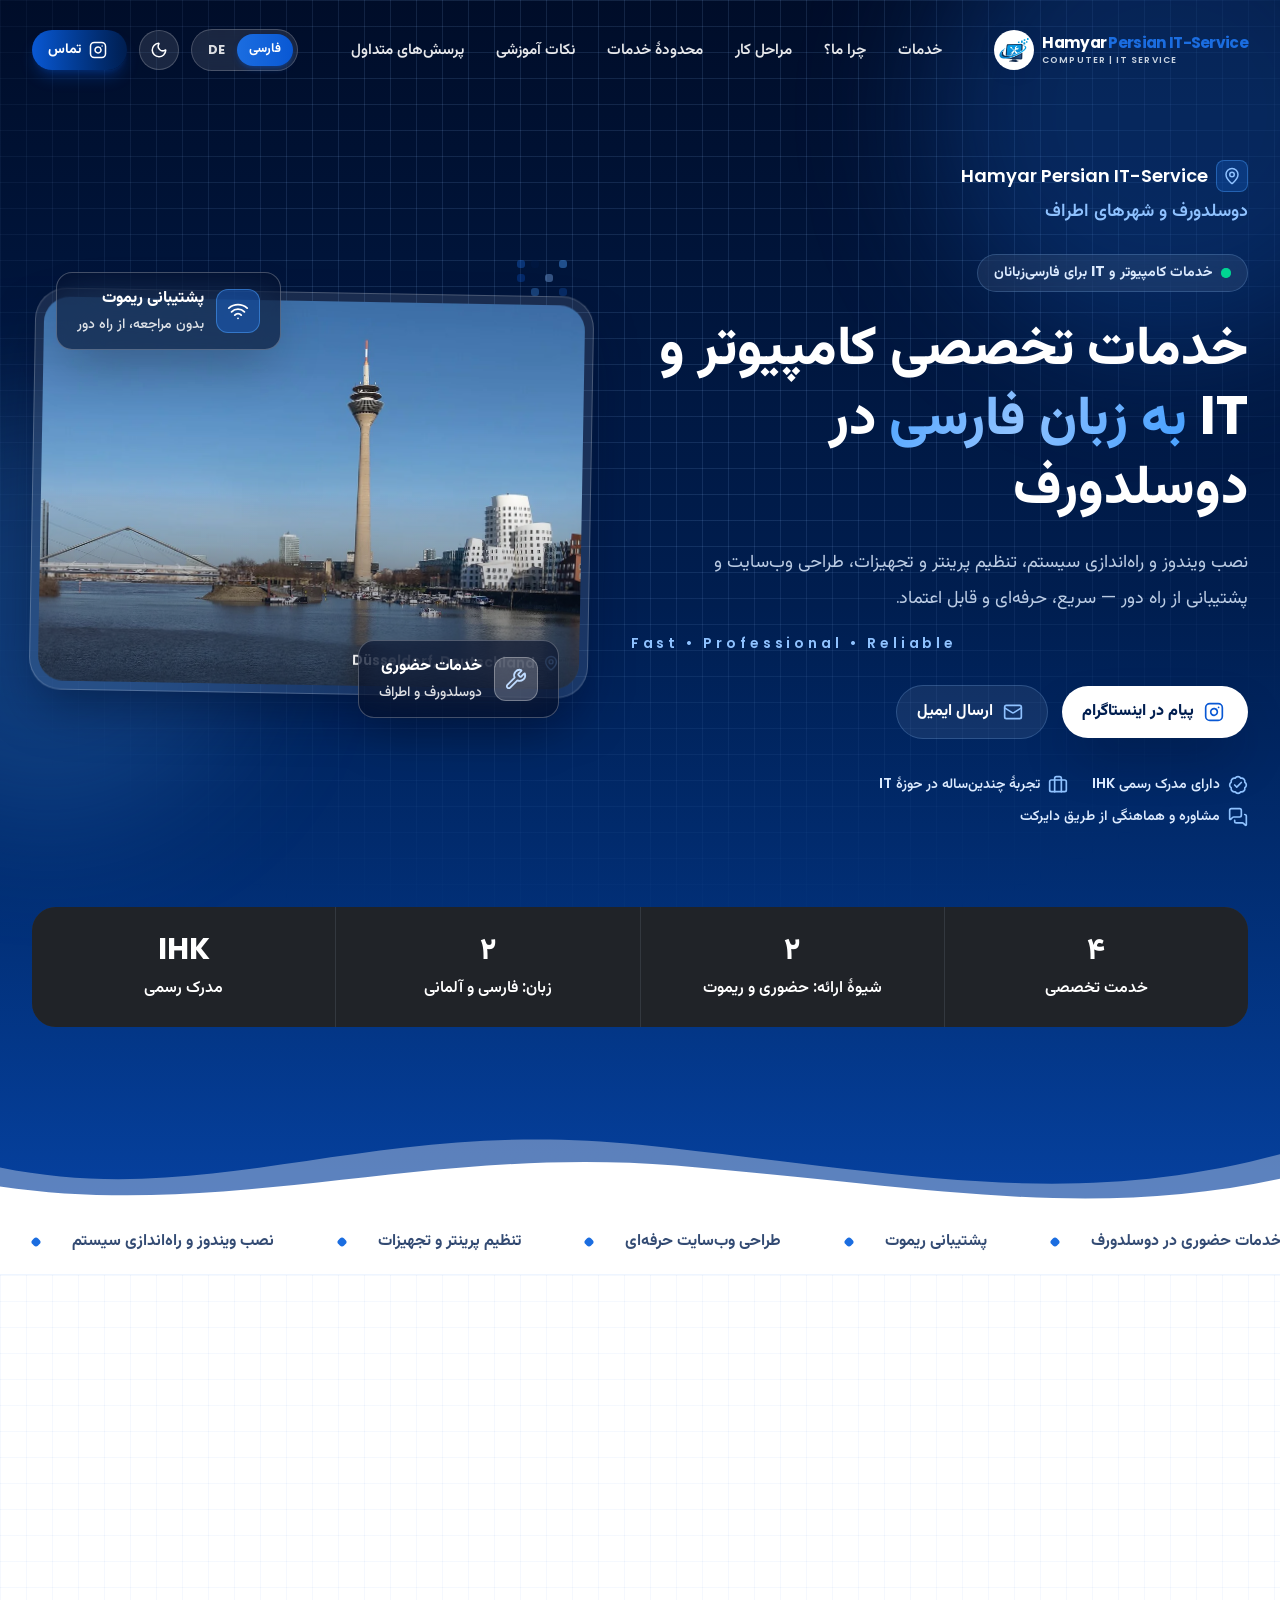
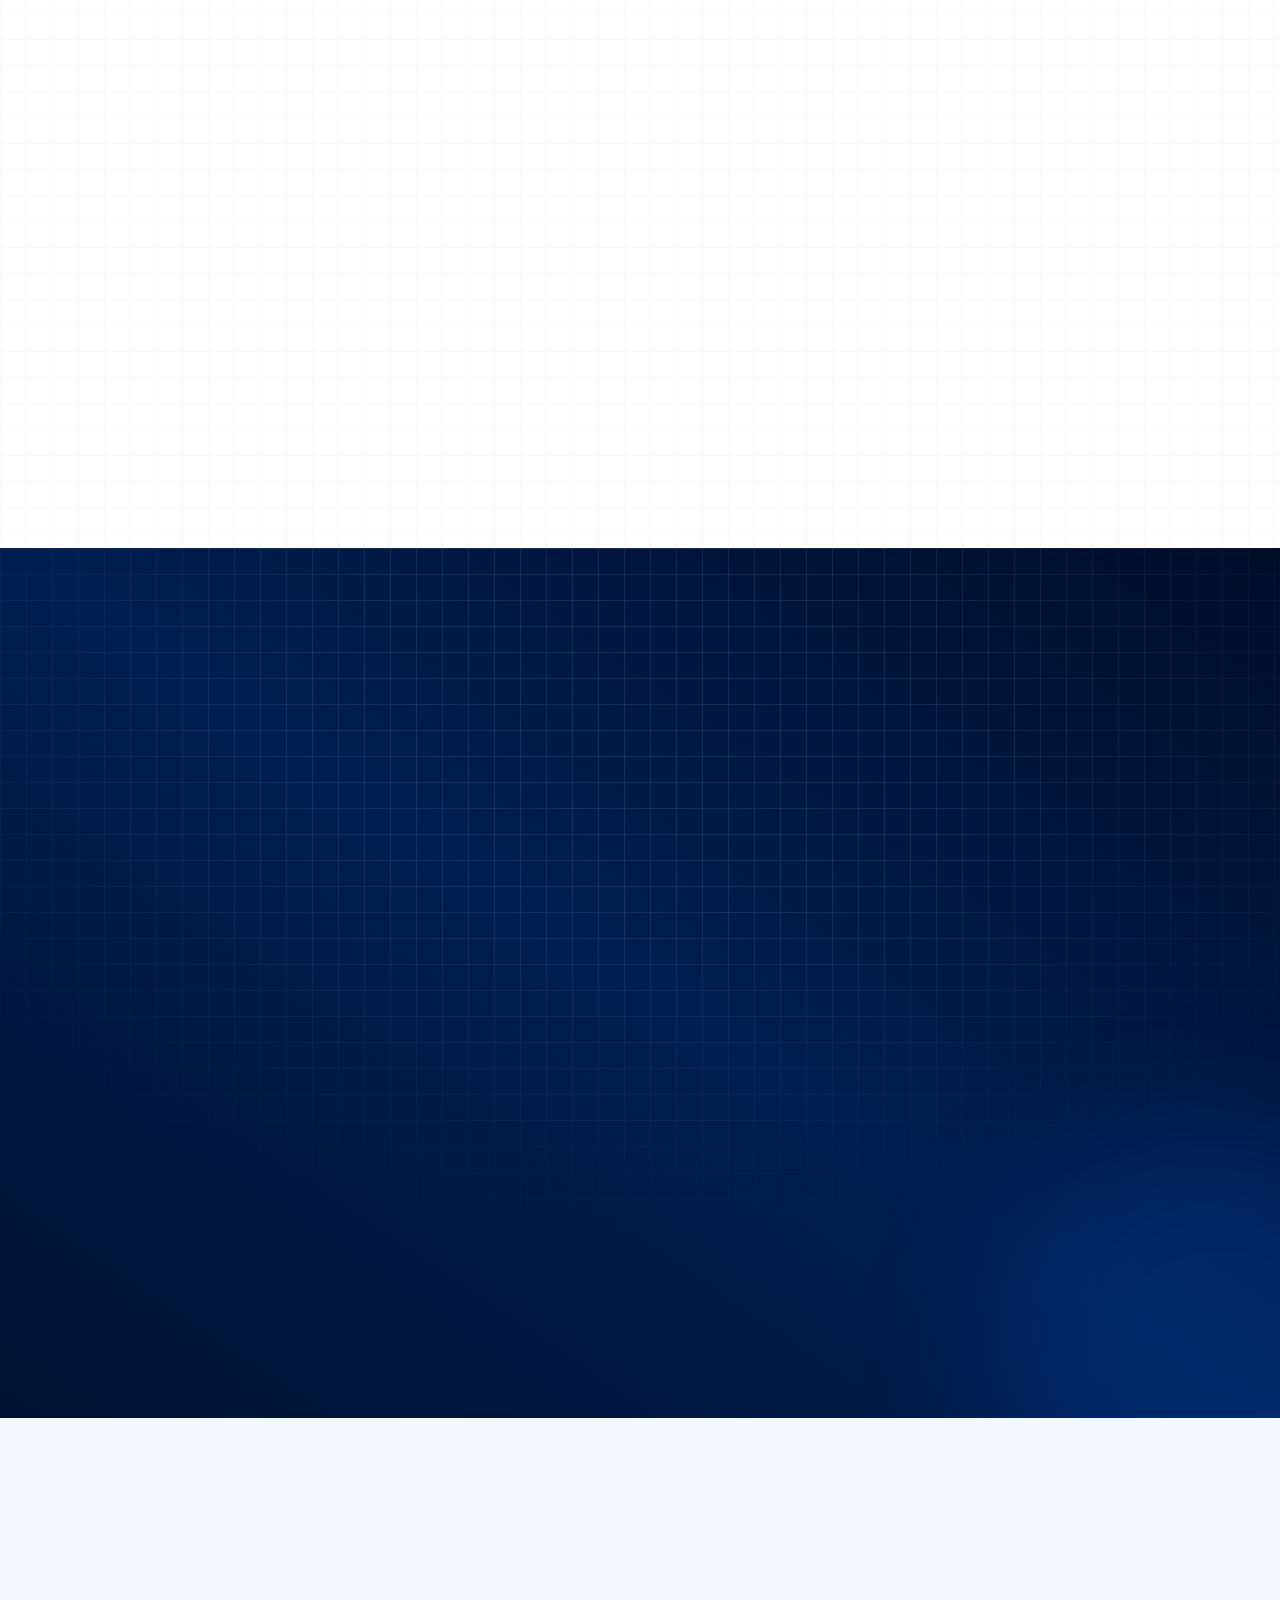
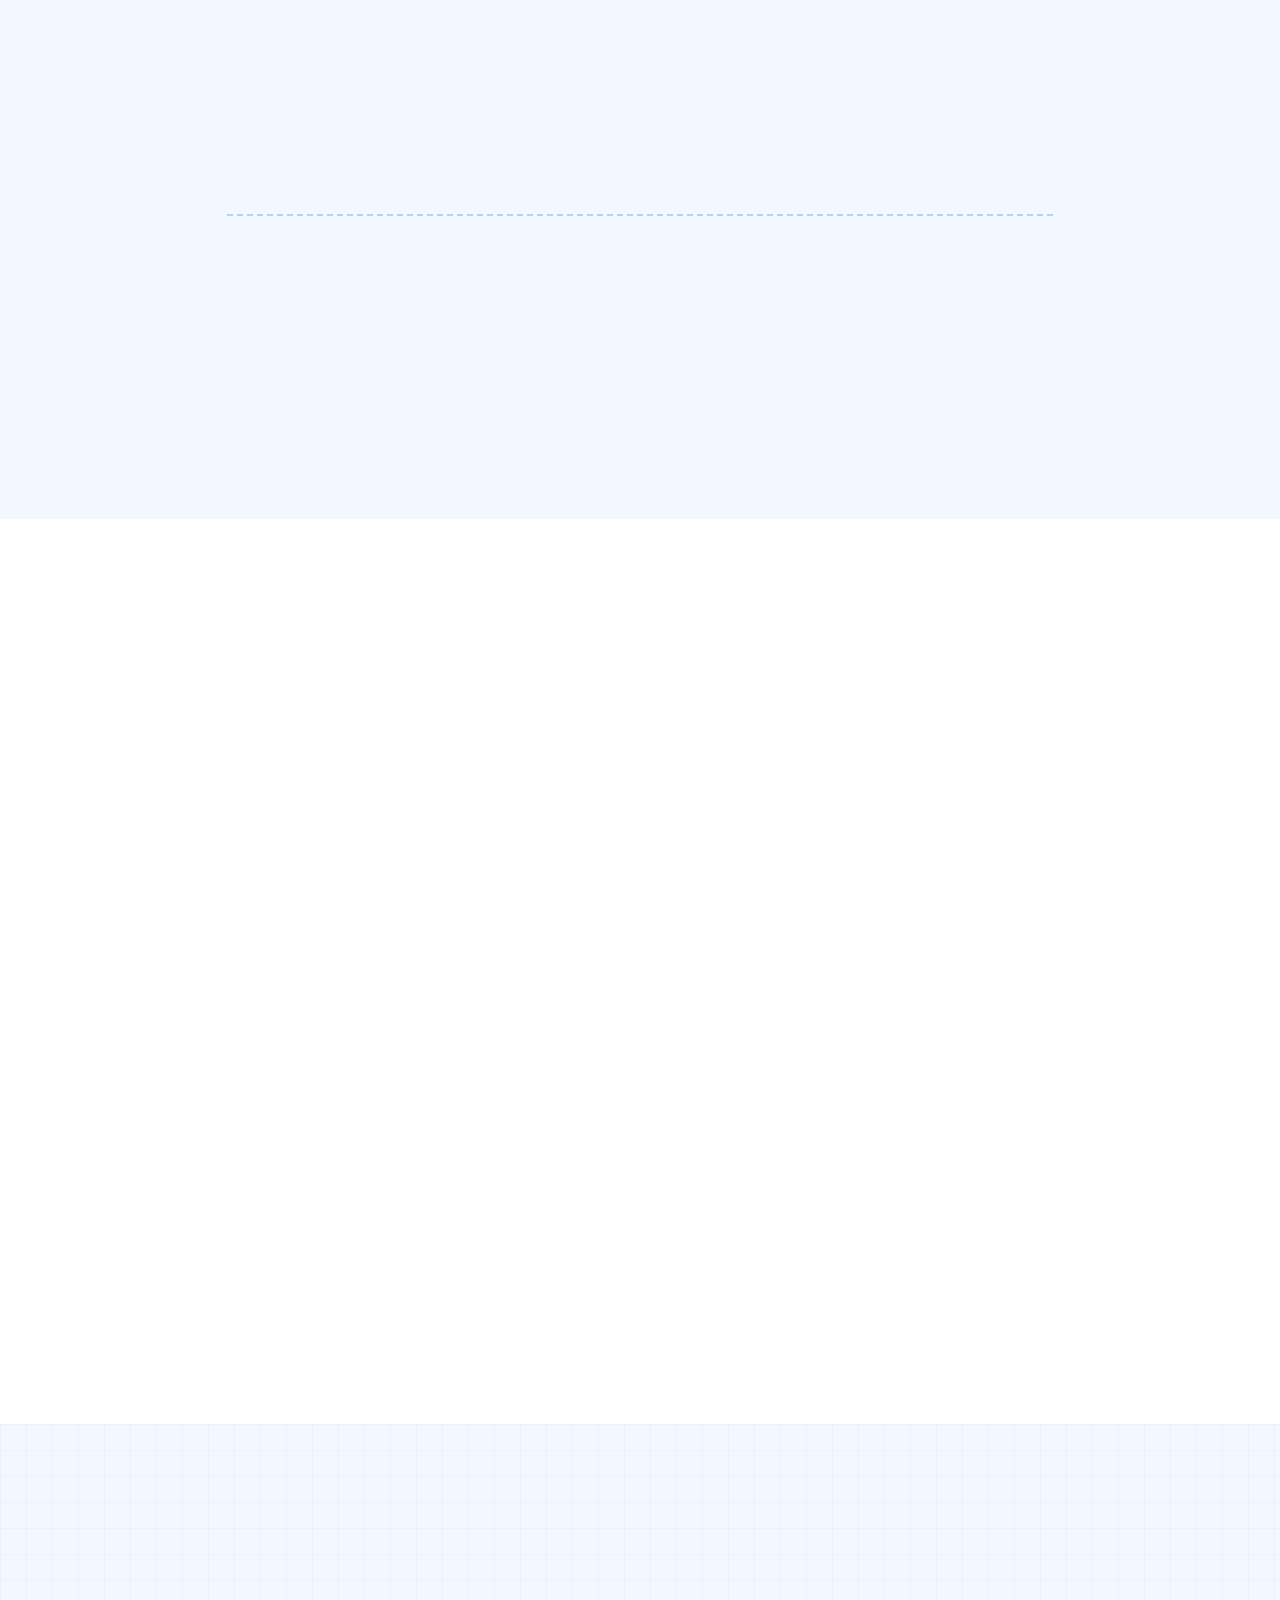
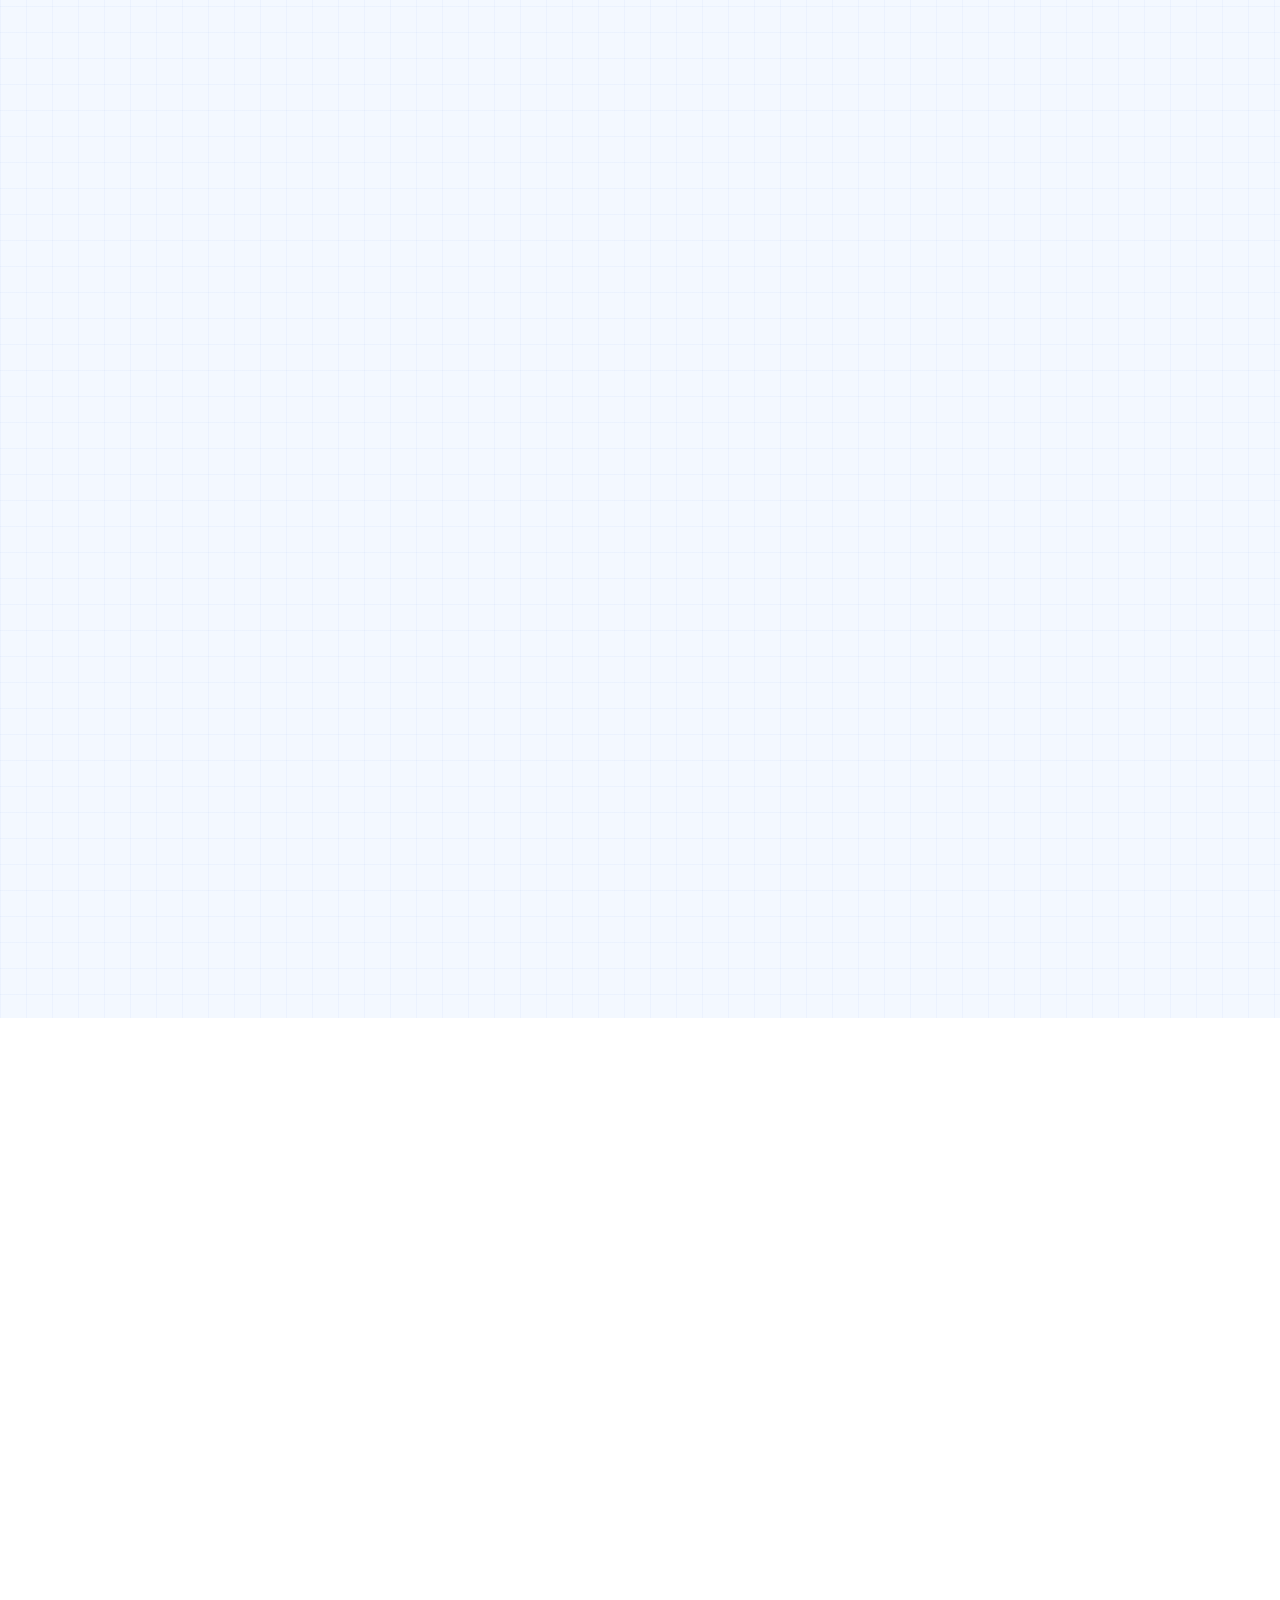
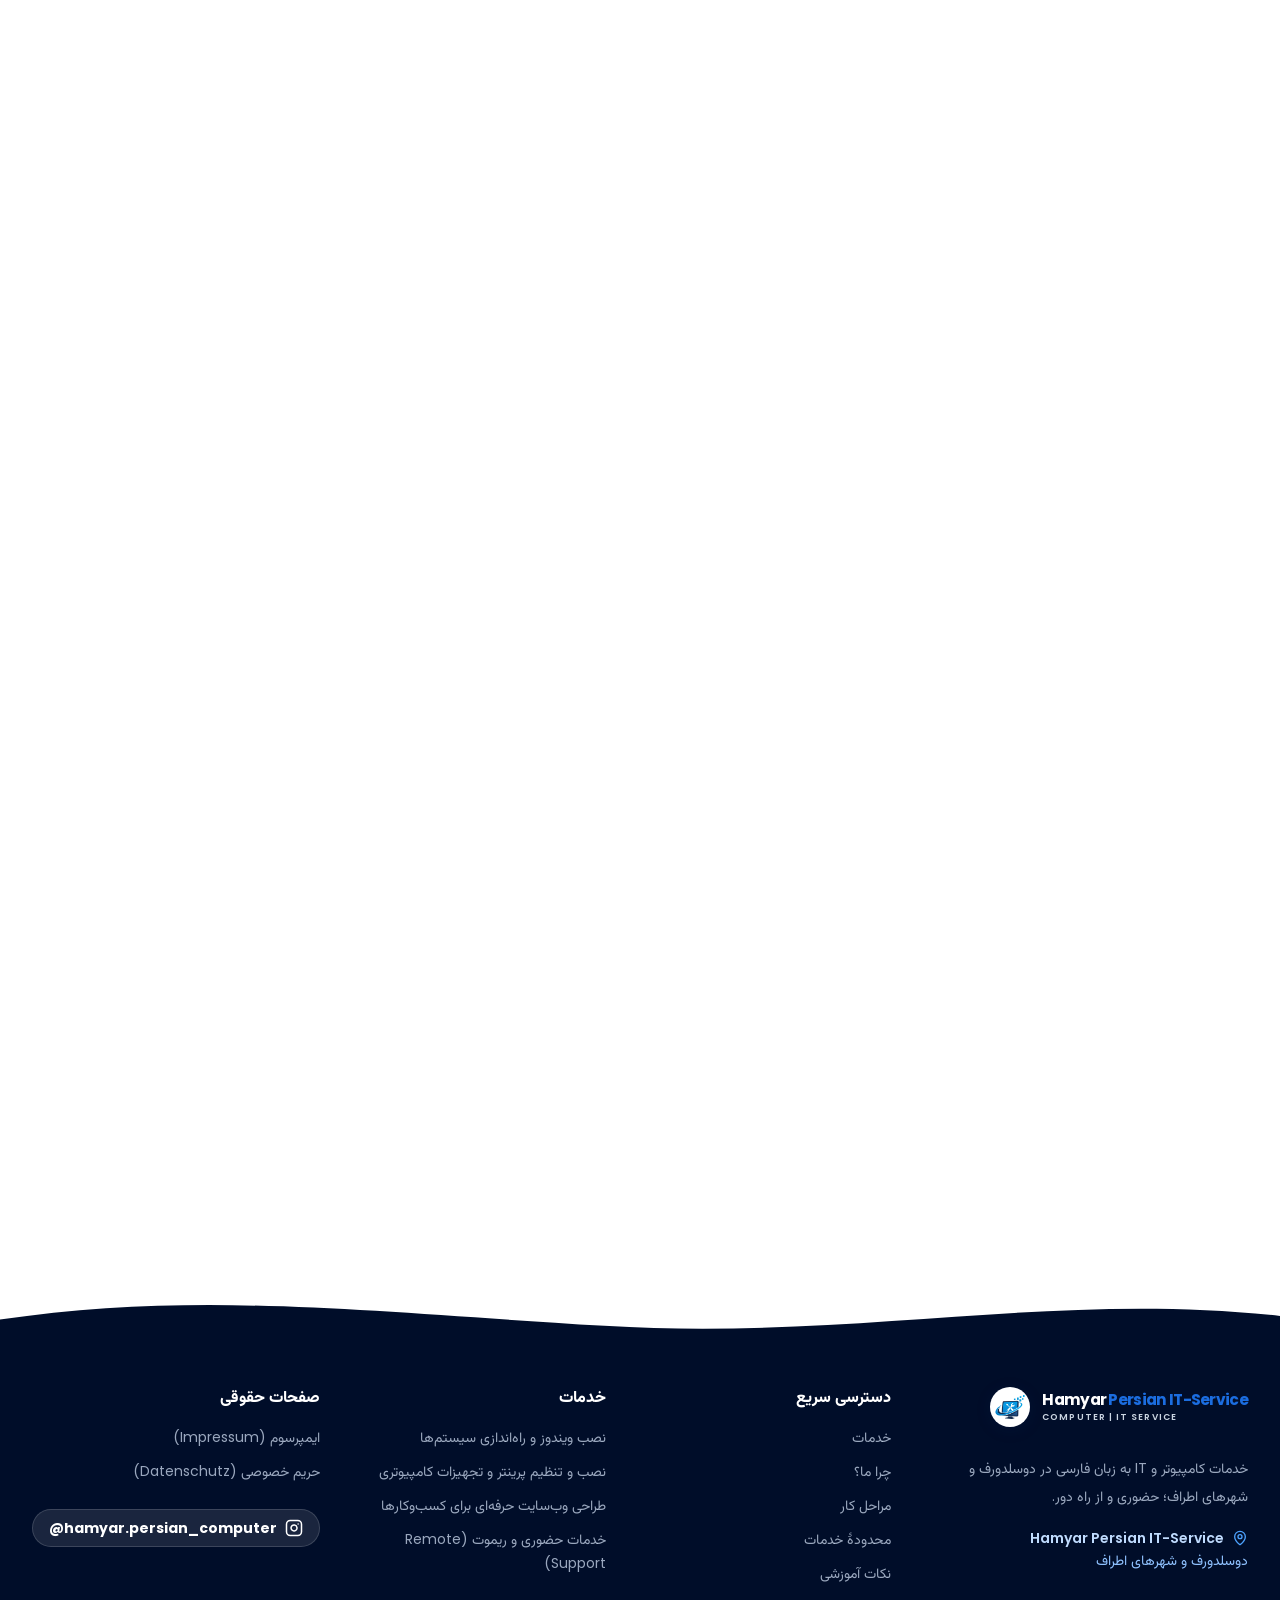
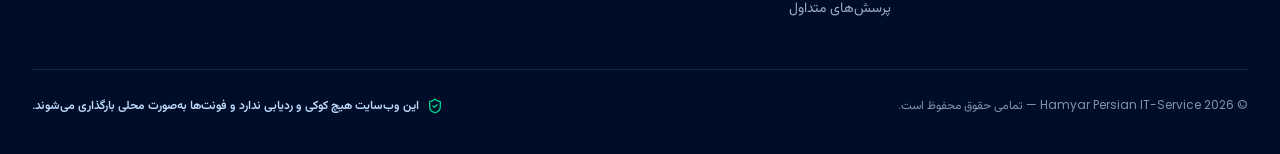
==== index.html @ e67fb8c5 "Add files via upload" ====
<!doctype html>
<html lang="fa" dir="rtl" data-theme="light">
  <head>
    <meta charset="utf-8" />
    <meta name="viewport" content="width=device-width, initial-scale=1" />
    <meta
      http-equiv="Content-Security-Policy"
      content="default-src 'none'; script-src 'self'; style-src 'self'; img-src 'self'; font-src 'self'; connect-src 'none'; object-src 'none'; base-uri 'none'; form-action 'none'"
    />
    <meta name="referrer" content="no-referrer" />
    <meta name="theme-color" content="#001e50" />
    <meta name="robots" content="noindex" />
    <title>Hamyar Persian IT-Service | خدمات تخصصی کامپیوتر در دوسلدورف</title>
    <meta
      name="description"
      content="نصب ویندوز و راه‌اندازی سیستم، تنظیم پرینتر و تجهیزات، طراحی وب‌سایت و پشتیبانی از راه دور — سریع، حرفه‌ای و قابل اعتماد."
    />
    <link rel="icon" type="image/png" sizes="64x64" href="./assets/favicon.png" />
    <link rel="alternate" hreflang="fa" href="./index.html" />
    <link rel="alternate" hreflang="de" href="./de/index.html" />
    <link rel="stylesheet" href="./assets/design.css" />
    <link rel="stylesheet" href="./assets/static.css" />
    <script src="./assets/site.js" defer></script>
  </head>
  <body>
    <a class="skip-link" href="#content">رفتن به محتوای اصلی</a>
    <div class="min-h-screen" id="site">
      <!-- سربرگ، منو و تغییر زبان -->
      <header class="fixed top-0 inset-x-0 z-50 transition-all duration-500 bg-transparent" data-site-header="">
        <div class="mx-auto max-w-7xl px-4 sm:px-6 lg:px-8">
          <div class="flex h-[4.75rem] items-center justify-between sm:h-[6.25rem]">
            <a
              href="#top"
              class="inline-flex shrink-0 items-center rounded-full focus-visible:outline-2 focus-visible:outline-offset-4 focus-visible:outline-brand-400 gap-2"
              aria-label="Hamyar Persian IT-Service"
              dir="ltr"
              ><span
                class="grid shrink-0 place-items-center overflow-hidden rounded-full bg-white shadow-[0_3px_14px_rgba(0,30,80,0.22)] h-9 w-9 sm:h-10 sm:w-10"
                ><img
                  alt=""
                  aria-hidden="true"
                  class="object-contain p-0.5 select-none block h-full w-full"
                  src="./assets/hamyar-logo.webp" /></span
              ><span class="hidden leading-none sm:block"
                ><span
                  class="block text-[0.96rem] font-extrabold tracking-[-0.045em] text-white site-style-1"
                  data-logo-title=""
                  ><span>Hamyar</span> <span class="text-brand-500">Persian IT-Service</span></span
                ><span
                  class="mt-1.5 block text-[0.56rem] font-semibold tracking-[0.12em] text-slate-300 site-style-1"
                  data-logo-caption=""
                  >COMPUTER | IT SERVICE</span
                ></span
              ></a
            >
            <nav class="hidden lg:flex items-center gap-8" aria-label="منوی اصلی" data-desktop-nav="">
              <a
                href="#services"
                class="nav-link text-[0.95rem] font-semibold transition-colors text-white/90 hover:text-white"
                data-desktop-link=""
                >خدمات</a
              ><a
                href="#why"
                class="nav-link text-[0.95rem] font-semibold transition-colors text-white/90 hover:text-white"
                data-desktop-link=""
                >چرا ما؟</a
              ><a
                href="#steps"
                class="nav-link text-[0.95rem] font-semibold transition-colors text-white/90 hover:text-white"
                data-desktop-link=""
                >مراحل کار</a
              ><a
                href="#area"
                class="nav-link text-[0.95rem] font-semibold transition-colors text-white/90 hover:text-white"
                data-desktop-link=""
                >محدودهٔ خدمات</a
              ><a
                href="#tips"
                class="nav-link text-[0.95rem] font-semibold transition-colors text-white/90 hover:text-white"
                data-desktop-link=""
                >نکات آموزشی</a
              ><a
                href="#faq"
                class="nav-link text-[0.95rem] font-semibold transition-colors text-white/90 hover:text-white"
                data-desktop-link=""
                >پرسش‌های متداول</a
              >
            </nav>
            <div class="flex items-center gap-2.5 sm:gap-3">
              <div
                class="flex items-center rounded-full p-1 border bg-white/10 border-white/20 backdrop-blur"
                role="group"
                aria-label="زبان سایت"
                data-lang-switch=""
              >
                <a
                  class="px-3 sm:px-3.5 py-1.5 rounded-full text-[0.8rem] font-bold transition-all cursor-pointer bg-gradient-to-l from-brand-600 to-brand-500 text-white shadow-md shadow-brand-600/30 site-style-2"
                  href="./index.html"
                  hreflang="fa"
                  lang="fa"
                  aria-label="فارسی"
                  aria-current="page"
                  >فارسی</a
                ><a
                  class="px-3 sm:px-3.5 py-1.5 rounded-full text-[0.8rem] font-bold transition-all cursor-pointer text-white/85 hover:text-white site-style-3"
                  href="./de/index.html"
                  hreflang="de"
                  lang="de"
                  aria-label="Deutsch"
                  >DE</a
                >
              </div>
              <button
                type="button"
                aria-label="فعال کردن حالت تاریک"
                aria-pressed="false"
                title="فعال کردن حالت تاریک"
                class="grid h-9 w-9 sm:h-10 sm:w-10 place-items-center rounded-full border transition-colors cursor-pointer border-white/20 bg-white/10 text-white hover:bg-white/20"
                data-theme-toggle=""
                data-switch-light="فعال کردن حالت روشن"
                data-switch-dark="فعال کردن حالت تاریک"
              >
                <svg
                  xmlns="http://www.w3.org/2000/svg"
                  width="24"
                  height="24"
                  viewBox="0 0 24 24"
                  fill="none"
                  stroke="currentColor"
                  stroke-width="2"
                  stroke-linecap="round"
                  stroke-linejoin="round"
                  class="lucide lucide-moon h-4.5 w-4.5"
                  aria-hidden="true"
                  data-theme-icon="light"
                >
                  <path
                    d="M20.985 12.486a9 9 0 1 1-9.473-9.472c.405-.022.617.46.402.803a6 6 0 0 0 8.268 8.268c.344-.215.825-.004.803.401"
                  ></path></svg
                ><svg
                  xmlns="http://www.w3.org/2000/svg"
                  width="24"
                  height="24"
                  viewBox="0 0 24 24"
                  fill="none"
                  stroke="currentColor"
                  stroke-width="2"
                  stroke-linecap="round"
                  stroke-linejoin="round"
                  class="lucide lucide-sun h-4.5 w-4.5"
                  aria-hidden="true"
                  data-theme-icon="dark"
                >
                  <circle cx="12" cy="12" r="4"></circle>
                  <path d="M12 2v2"></path>
                  <path d="M12 20v2"></path>
                  <path d="m4.93 4.93 1.41 1.41"></path>
                  <path d="m17.66 17.66 1.41 1.41"></path>
                  <path d="M2 12h2"></path>
                  <path d="M20 12h2"></path>
                  <path d="m6.34 17.66-1.41 1.41"></path>
                  <path d="m19.07 4.93-1.41 1.41"></path>
                </svg></button
              ><a
                href="https://www.instagram.com/hamyar.persian_computer/"
                target="_blank"
                rel="noopener noreferrer"
                class="hidden sm:inline-flex items-center gap-2 rounded-full bg-gradient-to-l from-navy-800 to-brand-600 text-white ps-5 pe-4 py-2.5 text-sm font-bold shadow-lg shadow-brand-600/30 hover:shadow-brand-600/50 hover:-translate-y-0.5 transition-all"
                ><svg
                  viewBox="0 0 24 24"
                  fill="none"
                  stroke="currentColor"
                  stroke-width="2"
                  stroke-linecap="round"
                  stroke-linejoin="round"
                  class="w-4.5 h-4.5"
                  aria-hidden="true"
                >
                  <rect width="20" height="20" x="2" y="2" rx="5" ry="5"></rect>
                  <path d="M16 11.37A4 4 0 1 1 12.63 8 4 4 0 0 1 16 11.37z"></path>
                  <line x1="17.5" x2="17.51" y1="6.5" y2="6.5"></line></svg
                >تماس</a
              ><button
                class="lg:hidden p-2.5 rounded-xl border cursor-pointer border-white/25 text-white bg-white/10"
                aria-label="منو"
                aria-expanded="false"
                data-menu-toggle=""
                aria-controls="mobile-navigation"
                type="button"
              >
                <svg
                  xmlns="http://www.w3.org/2000/svg"
                  width="24"
                  height="24"
                  viewBox="0 0 24 24"
                  fill="none"
                  stroke="currentColor"
                  stroke-width="2"
                  stroke-linecap="round"
                  stroke-linejoin="round"
                  class="lucide lucide-menu w-5 h-5"
                  aria-hidden="true"
                  data-menu-icon="closed"
                >
                  <path d="M4 5h16"></path>
                  <path d="M4 12h16"></path>
                  <path d="M4 19h16"></path></svg
                ><svg
                  xmlns="http://www.w3.org/2000/svg"
                  width="24"
                  height="24"
                  viewBox="0 0 24 24"
                  fill="none"
                  stroke="currentColor"
                  stroke-width="2"
                  stroke-linecap="round"
                  stroke-linejoin="round"
                  class="lucide lucide-x w-5 h-5"
                  aria-hidden="true"
                  data-menu-icon="open"
                >
                  <path d="M18 6 6 18"></path>
                  <path d="m6 6 12 12"></path>
                </svg>
              </button>
            </div>
          </div>
        </div>
        <div
          class="lg:hidden overflow-hidden transition-[max-height,opacity] duration-500 max-h-0 opacity-0"
          data-menu-panel=""
          id="mobile-navigation"
        >
          <nav class="px-4 pb-6 pt-2 flex flex-col gap-1 bg-white/60" aria-label="منوی موبایل">
            <a
              href="#services"
              class="rounded-xl px-4 py-3 font-semibold text-navy-800 hover:bg-brand-50 transition-colors"
              >خدمات</a
            ><a
              href="#why"
              class="rounded-xl px-4 py-3 font-semibold text-navy-800 hover:bg-brand-50 transition-colors"
              >چرا ما؟</a
            ><a
              href="#steps"
              class="rounded-xl px-4 py-3 font-semibold text-navy-800 hover:bg-brand-50 transition-colors"
              >مراحل کار</a
            ><a
              href="#area"
              class="rounded-xl px-4 py-3 font-semibold text-navy-800 hover:bg-brand-50 transition-colors"
              >محدودهٔ خدمات</a
            ><a
              href="#tips"
              class="rounded-xl px-4 py-3 font-semibold text-navy-800 hover:bg-brand-50 transition-colors"
              >نکات آموزشی</a
            ><a
              href="#faq"
              class="rounded-xl px-4 py-3 font-semibold text-navy-800 hover:bg-brand-50 transition-colors"
              >پرسش‌های متداول</a
            ><a
              href="https://www.instagram.com/hamyar.persian_computer/"
              target="_blank"
              rel="noopener noreferrer"
              class="mt-3 inline-flex items-center justify-center gap-2 rounded-xl bg-gradient-to-l from-navy-800 to-brand-600 text-white px-5 py-3.5 font-bold shadow-lg shadow-brand-600/30"
              ><svg
                viewBox="0 0 24 24"
                fill="none"
                stroke="currentColor"
                stroke-width="2"
                stroke-linecap="round"
                stroke-linejoin="round"
                class="w-5 h-5"
                aria-hidden="true"
              >
                <rect width="20" height="20" x="2" y="2" rx="5" ry="5"></rect>
                <path d="M16 11.37A4 4 0 1 1 12.63 8 4 4 0 0 1 16 11.37z"></path>
                <line x1="17.5" x2="17.51" y1="6.5" y2="6.5"></line></svg
              >تماس</a
            >
          </nav>
        </div>
      </header>
      <main id="content" tabindex="-1">
        <!-- بخش اول: تیتر و معرفی -->
        <section id="top" class="relative overflow-hidden bg-navy-950">
          <div class="absolute inset-0 bg-gradient-to-b from-navy-950 via-navy-800 to-brand-600/70"></div>
          <div class="absolute inset-0 pixel-grid"></div>
          <div
            class="absolute -top-32 -start-32 w-[30rem] h-[30rem] rounded-full bg-brand-500/25 blur-3xl animate-blob"
          ></div>
          <div
            class="absolute top-1/3 -end-40 w-[26rem] h-[26rem] rounded-full bg-brand-400/20 blur-3xl animate-blob site-style-4"
          ></div>
          <div class="relative mx-auto max-w-7xl px-4 sm:px-6 lg:px-8 pt-32 sm:pt-40 pb-16 sm:pb-20">
            <div class="grid lg:grid-cols-[1.05fr_0.95fr] gap-14 lg:gap-10 items-center">
              <div>
                <div class="animate-fade-up site-style-5">
                  <p class="flex items-center gap-2 text-white font-semibold text-base sm:text-lg site-style-1">
                    <span
                      class="grid place-items-center w-8 h-8 rounded-lg bg-brand-500/25 border border-brand-400/40"
                      ><svg
                        xmlns="http://www.w3.org/2000/svg"
                        width="24"
                        height="24"
                        viewBox="0 0 24 24"
                        fill="none"
                        stroke="currentColor"
                        stroke-width="2"
                        stroke-linecap="round"
                        stroke-linejoin="round"
                        class="lucide lucide-map-pin w-4.5 h-4.5 text-brand-300"
                        aria-hidden="true"
                      >
                        <path
                          d="M20 10c0 4.993-5.539 10.193-7.399 11.799a1 1 0 0 1-1.202 0C9.539 20.193 4 14.993 4 10a8 8 0 0 1 16 0"
                        ></path>
                        <circle cx="12" cy="10" r="3"></circle></svg></span
                    >Hamyar Persian IT-Service
                  </p>
                  <p class="mt-1.5 text-brand-300 font-semibold text-base sm:text-lg">
                    دوسلدورف و شهرهای اطراف
                  </p>
                </div>
                <span
                  class="animate-fade-up mt-7 inline-flex items-center gap-2 rounded-full glass px-4 py-2 text-sm font-bold text-brand-100 site-style-6"
                  ><span class="relative flex w-2.5 h-2.5"
                    ><span
                      class="absolute inline-flex h-full w-full rounded-full bg-emerald-400 opacity-60 animate-ping"
                    ></span
                    ><span class="relative inline-flex rounded-full w-2.5 h-2.5 bg-emerald-400"></span></span
                  >خدمات کامپیوتر و IT برای فارسی‌زبانان</span
                >
                <h1
                  class="animate-fade-up mt-6 text-[2rem] leading-[1.35] sm:text-5xl sm:leading-[1.3] lg:text-[3.4rem] lg:leading-[1.28] font-extrabold text-white site-style-7"
                >
                  خدمات تخصصی کامپیوتر و IT <span class="text-gradient">به زبان فارسی</span> در دوسلدورف
                </h1>
                <p
                  class="animate-fade-up mt-5 text-base sm:text-lg leading-9 text-brand-100/85 max-w-xl site-style-8"
                >
                  نصب ویندوز و راه‌اندازی سیستم، تنظیم پرینتر و تجهیزات، طراحی وب‌سایت و پشتیبانی از راه دور —
                  سریع، حرفه‌ای و قابل اعتماد.
                </p>
                <p
                  class="animate-fade-up mt-4 text-[0.8rem] sm:text-sm font-semibold tracking-[0.28em] text-brand-300 site-style-9"
                  dir="ltr"
                >
                  Fast • Professional • Reliable
                </p>
                <div class="animate-fade-up mt-8 flex flex-wrap items-center gap-3.5 site-style-10">
                  <a
                    href="https://www.instagram.com/hamyar.persian_computer/"
                    target="_blank"
                    rel="noopener noreferrer"
                    class="group inline-flex items-center gap-2.5 rounded-full bg-white text-navy-800 ps-6 pe-5 py-3.5 font-extrabold shadow-2xl shadow-navy-950/40 hover:-translate-y-0.5 hover:shadow-white/20 transition-all"
                    ><svg
                      viewBox="0 0 24 24"
                      fill="none"
                      stroke="currentColor"
                      stroke-width="2"
                      stroke-linecap="round"
                      stroke-linejoin="round"
                      class="w-5 h-5 text-brand-600 group-hover:scale-110 transition-transform"
                      aria-hidden="true"
                    >
                      <rect width="20" height="20" x="2" y="2" rx="5" ry="5"></rect>
                      <path d="M16 11.37A4 4 0 1 1 12.63 8 4 4 0 0 1 16 11.37z"></path>
                      <line x1="17.5" x2="17.51" y1="6.5" y2="6.5"></line></svg
                    >پیام در اینستاگرام</a
                  ><a
                    href="mailto:hamyar.persian_computer@hotmail.com"
                    class="inline-flex items-center gap-2.5 rounded-full glass text-white ps-6 pe-5 py-3.5 font-bold hover:bg-white/15 hover:-translate-y-0.5 transition-all"
                    ><svg
                      xmlns="http://www.w3.org/2000/svg"
                      width="24"
                      height="24"
                      viewBox="0 0 24 24"
                      fill="none"
                      stroke="currentColor"
                      stroke-width="2"
                      stroke-linecap="round"
                      stroke-linejoin="round"
                      class="lucide lucide-mail w-5 h-5 text-brand-300"
                      aria-hidden="true"
                    >
                      <path d="m22 7-8.991 5.727a2 2 0 0 1-2.009 0L2 7"></path>
                      <rect x="2" y="4" width="20" height="16" rx="2"></rect></svg
                    >ارسال ایمیل</a
                  >
                </div>
                <ul class="animate-fade-up mt-9 flex flex-wrap gap-x-6 gap-y-3 site-style-11">
                  <li class="flex items-center gap-2 text-sm font-semibold text-brand-100">
                    <svg
                      xmlns="http://www.w3.org/2000/svg"
                      width="24"
                      height="24"
                      viewBox="0 0 24 24"
                      fill="none"
                      stroke="currentColor"
                      stroke-width="2"
                      stroke-linecap="round"
                      stroke-linejoin="round"
                      class="lucide lucide-badge-check lucide-verified w-5 h-5 text-brand-300"
                      aria-hidden="true"
                    >
                      <path
                        d="M3.85 8.62a4 4 0 0 1 4.78-4.77 4 4 0 0 1 6.74 0 4 4 0 0 1 4.78 4.78 4 4 0 0 1 0 6.74 4 4 0 0 1-4.77 4.78 4 4 0 0 1-6.75 0 4 4 0 0 1-4.78-4.77 4 4 0 0 1 0-6.76Z"
                      ></path>
                      <path d="m16 9-5.5 5.5L8 12"></path></svg
                    >دارای مدرک رسمی IHK
                  </li>
                  <li class="flex items-center gap-2 text-sm font-semibold text-brand-100">
                    <svg
                      xmlns="http://www.w3.org/2000/svg"
                      width="24"
                      height="24"
                      viewBox="0 0 24 24"
                      fill="none"
                      stroke="currentColor"
                      stroke-width="2"
                      stroke-linecap="round"
                      stroke-linejoin="round"
                      class="lucide lucide-briefcase w-5 h-5 text-brand-300"
                      aria-hidden="true"
                    >
                      <path d="M16 20V4a2 2 0 0 0-2-2h-4a2 2 0 0 0-2 2v16"></path>
                      <rect width="20" height="14" x="2" y="6" rx="2"></rect></svg
                    >تجربهٔ چندین‌ساله در حوزهٔ IT
                  </li>
                  <li class="flex items-center gap-2 text-sm font-semibold text-brand-100">
                    <svg
                      xmlns="http://www.w3.org/2000/svg"
                      width="24"
                      height="24"
                      viewBox="0 0 24 24"
                      fill="none"
                      stroke="currentColor"
                      stroke-width="2"
                      stroke-linecap="round"
                      stroke-linejoin="round"
                      class="lucide lucide-messages-square w-5 h-5 text-brand-300"
                      aria-hidden="true"
                    >
                      <path
                        d="M16 10a2 2 0 0 1-2 2H6.828a2 2 0 0 0-1.414.586l-2.202 2.202A.71.71 0 0 1 2 14.286V4a2 2 0 0 1 2-2h10a2 2 0 0 1 2 2z"
                      ></path>
                      <path
                        d="M20 9a2 2 0 0 1 2 2v10.286a.71.71 0 0 1-1.212.502l-2.202-2.202A2 2 0 0 0 17.172 19H10a2 2 0 0 1-2-2v-1"
                      ></path></svg
                    >مشاوره و هماهنگی از طریق دایرکت
                  </li>
                </ul>
              </div>
              <div class="relative animate-fade-up site-style-12">
                <div
                  class="grid grid-cols-4 gap-1.5 w-fit absolute -top-8 start-6 z-10 opacity-60"
                  aria-hidden="true"
                >
                  <span class="w-2 h-2 rounded-[3px] bg-brand-400/70"></span
                  ><span class="w-2 h-2 rounded-[3px] bg-transparent"></span
                  ><span class="w-2 h-2 rounded-[3px] bg-navy-800/50"></span
                  ><span class="w-2 h-2 rounded-[3px] bg-brand-500/60"></span
                  ><span class="w-2 h-2 rounded-[3px] bg-transparent"></span
                  ><span class="w-2 h-2 rounded-[3px] bg-brand-300/60"></span
                  ><span class="w-2 h-2 rounded-[3px] bg-transparent"></span
                  ><span class="w-2 h-2 rounded-[3px] bg-brand-600/50"></span
                  ><span class="w-2 h-2 rounded-[3px] bg-brand-500/40"></span
                  ><span class="w-2 h-2 rounded-[3px] bg-transparent"></span
                  ><span class="w-2 h-2 rounded-[3px] bg-brand-400/50"></span
                  ><span class="w-2 h-2 rounded-[3px] bg-transparent"></span>
                </div>
                <div
                  class="relative rounded-[2rem] p-2 bg-white/10 border border-white/20 backdrop-blur-md shadow-2xl shadow-navy-950/50 rotate-1 hover:rotate-0 transition-transform duration-700"
                >
                  <img
                    alt="Düsseldorf — Rheinturm"
                    class="rounded-[1.6rem] w-full h-[19rem] sm:h-[24rem] object-cover"
                    loading="eager"
                    src="./assets/dusseldorf-sunny.webp"
                  />
                  <div
                    class="absolute inset-2 rounded-[1.6rem] bg-gradient-to-t from-navy-950/55 via-transparent to-transparent"
                  ></div>
                  <p
                    class="absolute bottom-6 start-7 text-white/95 font-semibold text-sm flex items-center gap-2 site-style-1"
                  >
                    <svg
                      xmlns="http://www.w3.org/2000/svg"
                      width="24"
                      height="24"
                      viewBox="0 0 24 24"
                      fill="none"
                      stroke="currentColor"
                      stroke-width="2"
                      stroke-linecap="round"
                      stroke-linejoin="round"
                      class="lucide lucide-map-pin w-4 h-4 text-brand-300"
                      aria-hidden="true"
                    >
                      <path
                        d="M20 10c0 4.993-5.539 10.193-7.399 11.799a1 1 0 0 1-1.202 0C9.539 20.193 4 14.993 4 10a8 8 0 0 1 16 0"
                      ></path>
                      <circle cx="12" cy="10" r="3"></circle>
                    </svg>
                    Düsseldorf, Deutschland
                  </p>
                </div>
                <div
                  class="absolute -top-5 end-2 sm:end-6 rounded-2xl px-5 py-3.5 flex items-center gap-3 animate-floaty shadow-2xl bg-navy-950/60 border border-white/25 backdrop-blur-xl"
                >
                  <span
                    class="grid place-items-center w-11 h-11 shrink-0 rounded-xl bg-brand-500/40 border border-brand-400/50 animate-pulse-ring"
                    ><svg
                      xmlns="http://www.w3.org/2000/svg"
                      width="24"
                      height="24"
                      viewBox="0 0 24 24"
                      fill="none"
                      stroke="currentColor"
                      stroke-width="2"
                      stroke-linecap="round"
                      stroke-linejoin="round"
                      class="lucide lucide-wifi w-5.5 h-5.5 text-white"
                      aria-hidden="true"
                    >
                      <path d="M12 20h.01"></path>
                      <path d="M2 8.82a15 15 0 0 1 20 0"></path>
                      <path d="M5 12.859a10 10 0 0 1 14 0"></path>
                      <path d="M8.5 16.429a5 5 0 0 1 7 0"></path></svg></span
                  ><span
                    ><span class="block text-white font-extrabold text-base leading-6">پشتیبانی ریموت</span
                    ><span class="block text-white/85 font-medium text-sm mt-1"
                      >بدون مراجعه، از راه دور</span
                    ></span
                  >
                </div>
                <div
                  class="absolute -bottom-6 start-2 sm:start-8 rounded-2xl px-5 py-3.5 flex items-center gap-3 animate-floaty-slow shadow-2xl bg-navy-950/60 border border-white/25 backdrop-blur-xl"
                >
                  <span
                    class="grid place-items-center w-11 h-11 shrink-0 rounded-xl bg-white/20 border border-white/30"
                    ><svg
                      xmlns="http://www.w3.org/2000/svg"
                      width="24"
                      height="24"
                      viewBox="0 0 24 24"
                      fill="none"
                      stroke="currentColor"
                      stroke-width="2"
                      stroke-linecap="round"
                      stroke-linejoin="round"
                      class="lucide lucide-wrench w-5.5 h-5.5 text-brand-200"
                      aria-hidden="true"
                    >
                      <path
                        d="M14.7 6.3a1 1 0 0 0 0 1.4l1.6 1.6a1 1 0 0 0 1.4 0l3.106-3.105c.32-.322.863-.22.983.218a6 6 0 0 1-8.259 7.057l-7.91 7.91a1 1 0 0 1-2.999-3l7.91-7.91a6 6 0 0 1 7.057-8.259c.438.12.54.662.219.984z"
                      ></path></svg></span
                  ><span
                    ><span class="block text-white font-extrabold text-base leading-6">خدمات حضوری</span
                    ><span class="block text-white/85 font-medium text-sm mt-1">دوسلدورف و اطراف</span></span
                  >
                </div>
              </div>
            </div>
            <div class="animate-fade-up mt-16 sm:mt-20 site-style-13">
              <dl class="grid grid-cols-2 lg:grid-cols-4 gap-px overflow-hidden rounded-3xl bg-[#33383f]">
                <div
                  class="flex min-w-0 flex-col-reverse items-center gap-2 bg-[#202328] px-3 py-6 text-center sm:px-6"
                >
                  <dt class="text-base font-semibold leading-7 text-white">خدمت تخصصی</dt>
                  <dd class="text-2xl sm:text-3xl font-extrabold text-white site-style-1">۴</dd>
                </div>
                <div
                  class="flex min-w-0 flex-col-reverse items-center gap-2 bg-[#202328] px-3 py-6 text-center sm:px-6"
                >
                  <dt class="text-base font-semibold leading-7 text-white">شیوهٔ ارائه: حضوری و ریموت</dt>
                  <dd class="text-2xl sm:text-3xl font-extrabold text-white site-style-1">۲</dd>
                </div>
                <div
                  class="flex min-w-0 flex-col-reverse items-center gap-2 bg-[#202328] px-3 py-6 text-center sm:px-6"
                >
                  <dt class="text-base font-semibold leading-7 text-white">زبان: فارسی و آلمانی</dt>
                  <dd class="text-2xl sm:text-3xl font-extrabold text-white site-style-1">۲</dd>
                </div>
                <div
                  class="flex min-w-0 flex-col-reverse items-center gap-2 bg-[#202328] px-3 py-6 text-center sm:px-6"
                >
                  <dt class="text-base font-semibold leading-7 text-white">مدرک رسمی</dt>
                  <dd class="text-2xl sm:text-3xl font-extrabold text-white site-style-1">IHK</dd>
                </div>
              </dl>
            </div>
          </div>
          <svg
            viewBox="0 0 1440 110"
            preserveAspectRatio="none"
            class="relative block w-full h-[4.5rem] sm:h-[6.5rem] -mb-px"
            aria-hidden="true"
          >
            <path
              d="M0,64 C240,110 420,10 720,40 C1020,70 1200,110 1440,50 L1440,110 L0,110 Z"
              fill="#ffffff"
              opacity="0.35"
            ></path>
            <path
              d="M0,84 C260,120 480,40 760,62 C1040,84 1220,120 1440,76 L1440,110 L0,110 Z"
              fill="#ffffff"
            ></path>
          </svg>
        </section>
        <div
          class="ticker-strip bg-white py-5 overflow-hidden border-b border-brand-50"
          dir="ltr"
          aria-hidden="true"
        >
          <div class="flex w-max animate-marquee gap-0 hover:[animation-play-state:paused]">
            <span
              class="ticker-item flex items-center gap-8 px-8 text-navy-800/80 font-bold whitespace-nowrap"
              dir="rtl"
              >نصب ویندوز و راه‌اندازی سیستم<span
                class="ticker-dot w-2 h-2 rounded-[3px] bg-brand-500 rotate-45 shrink-0"
              ></span></span
            ><span
              class="ticker-item flex items-center gap-8 px-8 text-navy-800/80 font-bold whitespace-nowrap"
              dir="rtl"
              >تنظیم پرینتر و تجهیزات<span
                class="ticker-dot w-2 h-2 rounded-[3px] bg-brand-500 rotate-45 shrink-0"
              ></span></span
            ><span
              class="ticker-item flex items-center gap-8 px-8 text-navy-800/80 font-bold whitespace-nowrap"
              dir="rtl"
              >طراحی وب‌سایت حرفه‌ای<span
                class="ticker-dot w-2 h-2 rounded-[3px] bg-brand-500 rotate-45 shrink-0"
              ></span></span
            ><span
              class="ticker-item flex items-center gap-8 px-8 text-navy-800/80 font-bold whitespace-nowrap"
              dir="rtl"
              >پشتیبانی ریموت<span
                class="ticker-dot w-2 h-2 rounded-[3px] bg-brand-500 rotate-45 shrink-0"
              ></span></span
            ><span
              class="ticker-item flex items-center gap-8 px-8 text-navy-800/80 font-bold whitespace-nowrap"
              dir="rtl"
              >خدمات حضوری در دوسلدورف<span
                class="ticker-dot w-2 h-2 rounded-[3px] bg-brand-500 rotate-45 shrink-0"
              ></span></span
            ><span
              class="ticker-item flex items-center gap-8 px-8 text-navy-800/80 font-bold whitespace-nowrap"
              dir="rtl"
              >مشاوره به زبان فارسی<span
                class="ticker-dot w-2 h-2 rounded-[3px] bg-brand-500 rotate-45 shrink-0"
              ></span></span
            ><span
              class="ticker-item flex items-center gap-8 px-8 text-navy-800/80 font-bold whitespace-nowrap"
              dir="rtl"
              >نصب ویندوز و راه‌اندازی سیستم<span
                class="ticker-dot w-2 h-2 rounded-[3px] bg-brand-500 rotate-45 shrink-0"
              ></span></span
            ><span
              class="ticker-item flex items-center gap-8 px-8 text-navy-800/80 font-bold whitespace-nowrap"
              dir="rtl"
              >تنظیم پرینتر و تجهیزات<span
                class="ticker-dot w-2 h-2 rounded-[3px] bg-brand-500 rotate-45 shrink-0"
              ></span></span
            ><span
              class="ticker-item flex items-center gap-8 px-8 text-navy-800/80 font-bold whitespace-nowrap"
              dir="rtl"
              >طراحی وب‌سایت حرفه‌ای<span
                class="ticker-dot w-2 h-2 rounded-[3px] bg-brand-500 rotate-45 shrink-0"
              ></span></span
            ><span
              class="ticker-item flex items-center gap-8 px-8 text-navy-800/80 font-bold whitespace-nowrap"
              dir="rtl"
              >پشتیبانی ریموت<span
                class="ticker-dot w-2 h-2 rounded-[3px] bg-brand-500 rotate-45 shrink-0"
              ></span></span
            ><span
              class="ticker-item flex items-center gap-8 px-8 text-navy-800/80 font-bold whitespace-nowrap"
              dir="rtl"
              >خدمات حضوری در دوسلدورف<span
                class="ticker-dot w-2 h-2 rounded-[3px] bg-brand-500 rotate-45 shrink-0"
              ></span></span
            ><span
              class="ticker-item flex items-center gap-8 px-8 text-navy-800/80 font-bold whitespace-nowrap"
              dir="rtl"
              >مشاوره به زبان فارسی<span
                class="ticker-dot w-2 h-2 rounded-[3px] bg-brand-500 rotate-45 shrink-0"
              ></span
            ></span>
          </div>
        </div>
        <!-- خدمات -->
        <section id="services" class="relative bg-white py-24 sm:py-28 overflow-hidden">
          <div class="absolute inset-0 pixel-grid-light opacity-60 pointer-events-none"></div>
          <div class="relative mx-auto max-w-7xl px-4 sm:px-6 lg:px-8">
            <div class="flex flex-wrap items-end justify-between gap-6">
              <div class="reveal max-w-2xl">
                <span
                  class="inline-flex items-center gap-2 rounded-full px-4 py-1.5 text-[0.8rem] font-bold bg-brand-50 text-brand-600 border border-brand-100"
                  ><span class="w-1.5 h-1.5 rounded-full bg-current"></span>خدمات ما</span
                >
                <h2
                  class="mt-5 text-3xl sm:text-4xl lg:text-[2.75rem] font-extrabold leading-[1.25] text-navy-800"
                >
                  هر کاری با کامپیوترتان دارید، <span class="text-gradient-dark">ما کنارتان هستیم</span>
                </h2>
                <p class="mt-4 text-base sm:text-lg leading-8 text-slate-500">
                  چهار خدمت اصلی ما؛ برای هماهنگی کافی است در دایرکت اینستاگرام پیام بدهید.
                </p>
              </div>
            </div>
            <div class="mt-14 grid sm:grid-cols-2 xl:grid-cols-4 gap-6">
              <div class="reveal">
                <article
                  class="group relative h-full rounded-[1.7rem] bg-white border border-slate-100 p-7 shadow-[0_18px_50px_-24px_rgba(0,30,80,0.25)] hover:shadow-[0_30px_60px_-24px_rgba(9,88,212,0.45)] hover:-translate-y-2 hover:border-brand-100 transition-all duration-500 overflow-hidden"
                >
                  <span
                    class="service-watermark absolute top-3 end-4 text-[4.6rem] font-bold text-brand-50 group-hover:text-brand-100/80 transition-colors select-none leading-none pointer-events-none site-style-3"
                    aria-hidden="true"
                    >01</span
                  ><span
                    class="relative grid place-items-center w-14 h-14 rounded-2xl bg-gradient-to-br from-navy-800 to-brand-600 text-white shadow-lg shadow-brand-600/30 group-hover:scale-110 group-hover:rotate-3 transition-transform duration-500"
                    ><svg
                      xmlns="http://www.w3.org/2000/svg"
                      width="24"
                      height="24"
                      viewBox="0 0 24 24"
                      fill="none"
                      stroke="currentColor"
                      stroke-width="2"
                      stroke-linecap="round"
                      stroke-linejoin="round"
                      class="lucide lucide-monitor-cog w-7 h-7"
                      aria-hidden="true"
                    >
                      <path d="M12 17v4"></path>
                      <path d="m14.305 7.53.923-.382"></path>
                      <path d="m15.228 4.852-.923-.383"></path>
                      <path d="m16.852 3.228-.383-.924"></path>
                      <path d="m16.852 8.772-.383.923"></path>
                      <path d="m19.148 3.228.383-.924"></path>
                      <path d="m19.53 9.696-.382-.924"></path>
                      <path d="m20.772 4.852.924-.383"></path>
                      <path d="m20.772 7.148.924.383"></path>
                      <path d="M22 13v2a2 2 0 0 1-2 2H4a2 2 0 0 1-2-2V5a2 2 0 0 1 2-2h7"></path>
                      <path d="M8 21h8"></path>
                      <circle cx="18" cy="6" r="3"></circle></svg
                  ></span>
                  <h3 class="relative mt-6 text-lg font-extrabold leading-8 text-navy-800">
                    نصب ویندوز و راه‌اندازی سیستم‌ها
                  </h3>
                  <p class="relative mt-3 text-[0.95rem] leading-7.5 text-slate-500">
                    نصب تمیز ویندوز، درایورها و برنامه‌های ضروری؛ سیستم شما آماده و مرتب تحویل داده می‌شود، طوری
                    که فقط روشن کنید و استفاده کنید.
                  </p>
                  <a
                    href="https://www.instagram.com/hamyar.persian_computer/"
                    target="_blank"
                    rel="noopener noreferrer"
                    class="relative mt-6 inline-flex items-center gap-1.5 font-bold text-brand-600 hover:gap-3 transition-all"
                    >هماهنگی در دایرکت<svg
                      xmlns="http://www.w3.org/2000/svg"
                      width="24"
                      height="24"
                      viewBox="0 0 24 24"
                      fill="none"
                      stroke="currentColor"
                      stroke-width="2"
                      stroke-linecap="round"
                      stroke-linejoin="round"
                      class="lucide lucide-arrow-up-left w-4.5 h-4.5 ltr:-scale-x-100"
                      aria-hidden="true"
                    >
                      <path d="M7 17V7h10"></path>
                      <path d="M17 17 7 7"></path></svg></a
                  ><span
                    class="absolute bottom-0 inset-x-0 h-1 bg-gradient-to-l from-navy-800 via-brand-600 to-brand-400 scale-x-0 group-hover:scale-x-100 origin-center transition-transform duration-500"
                  ></span>
                </article>
              </div>
              <div class="reveal site-style-14">
                <article
                  class="group relative h-full rounded-[1.7rem] bg-white border border-slate-100 p-7 shadow-[0_18px_50px_-24px_rgba(0,30,80,0.25)] hover:shadow-[0_30px_60px_-24px_rgba(9,88,212,0.45)] hover:-translate-y-2 hover:border-brand-100 transition-all duration-500 overflow-hidden"
                >
                  <span
                    class="service-watermark absolute top-3 end-4 text-[4.6rem] font-bold text-brand-50 group-hover:text-brand-100/80 transition-colors select-none leading-none pointer-events-none site-style-3"
                    aria-hidden="true"
                    >02</span
                  ><span
                    class="relative grid place-items-center w-14 h-14 rounded-2xl bg-gradient-to-br from-navy-800 to-brand-600 text-white shadow-lg shadow-brand-600/30 group-hover:scale-110 group-hover:rotate-3 transition-transform duration-500"
                    ><svg
                      xmlns="http://www.w3.org/2000/svg"
                      width="24"
                      height="24"
                      viewBox="0 0 24 24"
                      fill="none"
                      stroke="currentColor"
                      stroke-width="2"
                      stroke-linecap="round"
                      stroke-linejoin="round"
                      class="lucide lucide-printer w-7 h-7"
                      aria-hidden="true"
                    >
                      <path
                        d="M6 18H4a2 2 0 0 1-2-2v-5a2 2 0 0 1 2-2h16a2 2 0 0 1 2 2v5a2 2 0 0 1-2 2h-2"
                      ></path>
                      <path d="M6 9V3a1 1 0 0 1 1-1h10a1 1 0 0 1 1 1v6"></path>
                      <rect x="6" y="14" width="12" height="8" rx="1"></rect></svg
                  ></span>
                  <h3 class="relative mt-6 text-lg font-extrabold leading-8 text-navy-800">
                    نصب و تنظیم پرینتر و تجهیزات کامپیوتری
                  </h3>
                  <p class="relative mt-3 text-[0.95rem] leading-7.5 text-slate-500">
                    نصب و راه‌اندازی پرینتر، اسکنر و تجهیزات جانبی و اتصال درست آن‌ها به کامپیوتر و شبکهٔ خانگی
                    یا محل کار شما.
                  </p>
                  <a
                    href="https://www.instagram.com/hamyar.persian_computer/"
                    target="_blank"
                    rel="noopener noreferrer"
                    class="relative mt-6 inline-flex items-center gap-1.5 font-bold text-brand-600 hover:gap-3 transition-all"
                    >هماهنگی در دایرکت<svg
                      xmlns="http://www.w3.org/2000/svg"
                      width="24"
                      height="24"
                      viewBox="0 0 24 24"
                      fill="none"
                      stroke="currentColor"
                      stroke-width="2"
                      stroke-linecap="round"
                      stroke-linejoin="round"
                      class="lucide lucide-arrow-up-left w-4.5 h-4.5 ltr:-scale-x-100"
                      aria-hidden="true"
                    >
                      <path d="M7 17V7h10"></path>
                      <path d="M17 17 7 7"></path></svg></a
                  ><span
                    class="absolute bottom-0 inset-x-0 h-1 bg-gradient-to-l from-navy-800 via-brand-600 to-brand-400 scale-x-0 group-hover:scale-x-100 origin-center transition-transform duration-500"
                  ></span>
                </article>
              </div>
              <div class="reveal site-style-15">
                <article
                  class="group relative h-full rounded-[1.7rem] bg-white border border-slate-100 p-7 shadow-[0_18px_50px_-24px_rgba(0,30,80,0.25)] hover:shadow-[0_30px_60px_-24px_rgba(9,88,212,0.45)] hover:-translate-y-2 hover:border-brand-100 transition-all duration-500 overflow-hidden"
                >
                  <span
                    class="service-watermark absolute top-3 end-4 text-[4.6rem] font-bold text-brand-50 group-hover:text-brand-100/80 transition-colors select-none leading-none pointer-events-none site-style-3"
                    aria-hidden="true"
                    >03</span
                  ><span
                    class="relative grid place-items-center w-14 h-14 rounded-2xl bg-gradient-to-br from-navy-800 to-brand-600 text-white shadow-lg shadow-brand-600/30 group-hover:scale-110 group-hover:rotate-3 transition-transform duration-500"
                    ><svg
                      xmlns="http://www.w3.org/2000/svg"
                      width="24"
                      height="24"
                      viewBox="0 0 24 24"
                      fill="none"
                      stroke="currentColor"
                      stroke-width="2"
                      stroke-linecap="round"
                      stroke-linejoin="round"
                      class="lucide lucide-layout-template w-7 h-7"
                      aria-hidden="true"
                    >
                      <rect width="18" height="7" x="3" y="3" rx="1"></rect>
                      <rect width="9" height="7" x="3" y="14" rx="1"></rect>
                      <rect width="5" height="7" x="16" y="14" rx="1"></rect></svg
                  ></span>
                  <h3 class="relative mt-6 text-lg font-extrabold leading-8 text-navy-800">
                    طراحی وب‌سایت حرفه‌ای برای کسب‌وکارها
                  </h3>
                  <p class="relative mt-3 text-[0.95rem] leading-7.5 text-slate-500">
                    وب‌سایتی سریع، شیک و مناسب موبایل برای مغازه، مطب، رستوران و کسب‌وکار شما؛ برای اینکه
                    مشتری‌های بیشتری شما را پیدا کنند.
                  </p>
                  <a
                    href="https://www.instagram.com/hamyar.persian_computer/"
                    target="_blank"
                    rel="noopener noreferrer"
                    class="relative mt-6 inline-flex items-center gap-1.5 font-bold text-brand-600 hover:gap-3 transition-all"
                    >هماهنگی در دایرکت<svg
                      xmlns="http://www.w3.org/2000/svg"
                      width="24"
                      height="24"
                      viewBox="0 0 24 24"
                      fill="none"
                      stroke="currentColor"
                      stroke-width="2"
                      stroke-linecap="round"
                      stroke-linejoin="round"
                      class="lucide lucide-arrow-up-left w-4.5 h-4.5 ltr:-scale-x-100"
                      aria-hidden="true"
                    >
                      <path d="M7 17V7h10"></path>
                      <path d="M17 17 7 7"></path></svg></a
                  ><span
                    class="absolute bottom-0 inset-x-0 h-1 bg-gradient-to-l from-navy-800 via-brand-600 to-brand-400 scale-x-0 group-hover:scale-x-100 origin-center transition-transform duration-500"
                  ></span>
                </article>
              </div>
              <div class="reveal site-style-16">
                <article
                  class="group relative h-full rounded-[1.7rem] bg-white border border-slate-100 p-7 shadow-[0_18px_50px_-24px_rgba(0,30,80,0.25)] hover:shadow-[0_30px_60px_-24px_rgba(9,88,212,0.45)] hover:-translate-y-2 hover:border-brand-100 transition-all duration-500 overflow-hidden"
                >
                  <span
                    class="service-watermark absolute top-3 end-4 text-[4.6rem] font-bold text-brand-50 group-hover:text-brand-100/80 transition-colors select-none leading-none pointer-events-none site-style-3"
                    aria-hidden="true"
                    >04</span
                  ><span
                    class="relative grid place-items-center w-14 h-14 rounded-2xl bg-gradient-to-br from-navy-800 to-brand-600 text-white shadow-lg shadow-brand-600/30 group-hover:scale-110 group-hover:rotate-3 transition-transform duration-500"
                    ><svg
                      xmlns="http://www.w3.org/2000/svg"
                      width="24"
                      height="24"
                      viewBox="0 0 24 24"
                      fill="none"
                      stroke="currentColor"
                      stroke-width="2"
                      stroke-linecap="round"
                      stroke-linejoin="round"
                      class="lucide lucide-headset w-7 h-7"
                      aria-hidden="true"
                    >
                      <path
                        d="M3 11h3a2 2 0 0 1 2 2v3a2 2 0 0 1-2 2H5a2 2 0 0 1-2-2v-5Zm0 0a9 9 0 1 1 18 0m0 0v5a2 2 0 0 1-2 2h-1a2 2 0 0 1-2-2v-3a2 2 0 0 1 2-2h3Z"
                      ></path>
                      <path d="M21 16v2a4 4 0 0 1-4 4h-5"></path></svg
                  ></span>
                  <h3 class="relative mt-6 text-lg font-extrabold leading-8 text-navy-800">
                    خدمات حضوری و ریموت (Remote Support)
                  </h3>
                  <p class="relative mt-3 text-[0.95rem] leading-7.5 text-slate-500">
                    بسیاری از مشکل‌ها از راه دور و بدون مراجعه حل می‌شود؛ برای کارهای حضوری هم در دوسلدورف و
                    شهرهای اطراف در کنار شما هستیم.
                  </p>
                  <a
                    href="https://www.instagram.com/hamyar.persian_computer/"
                    target="_blank"
                    rel="noopener noreferrer"
                    class="relative mt-6 inline-flex items-center gap-1.5 font-bold text-brand-600 hover:gap-3 transition-all"
                    >هماهنگی در دایرکت<svg
                      xmlns="http://www.w3.org/2000/svg"
                      width="24"
                      height="24"
                      viewBox="0 0 24 24"
                      fill="none"
                      stroke="currentColor"
                      stroke-width="2"
                      stroke-linecap="round"
                      stroke-linejoin="round"
                      class="lucide lucide-arrow-up-left w-4.5 h-4.5 ltr:-scale-x-100"
                      aria-hidden="true"
                    >
                      <path d="M7 17V7h10"></path>
                      <path d="M17 17 7 7"></path></svg></a
                  ><span
                    class="absolute bottom-0 inset-x-0 h-1 bg-gradient-to-l from-navy-800 via-brand-600 to-brand-400 scale-x-0 group-hover:scale-x-100 origin-center transition-transform duration-500"
                  ></span>
                </article>
              </div>
            </div>
          </div>
        </section>
        <!-- معرفی کسب‌وکار -->
        <section id="why" class="relative py-24 sm:py-28 overflow-hidden bg-navy-950">
          <div class="absolute inset-0 bg-gradient-to-bl from-navy-950 via-navy-800 to-navy-900"></div>
          <div class="absolute inset-0 pixel-grid"></div>
          <div
            class="absolute -bottom-40 -start-40 w-[28rem] h-[28rem] rounded-full bg-brand-600/20 blur-3xl animate-blob"
          ></div>
          <div
            class="relative mx-auto max-w-7xl px-4 sm:px-6 lg:px-8 grid lg:grid-cols-[0.92fr_1.08fr] gap-14 items-center"
          >
            <div>
              <div class="reveal max-w-2xl">
                <span
                  class="inline-flex items-center gap-2 rounded-full px-4 py-1.5 text-[0.8rem] font-bold bg-white/10 text-brand-300 border border-white/15"
                  ><span class="w-1.5 h-1.5 rounded-full bg-current"></span>چرا Hamyar Persian؟</span
                >
                <h2
                  class="mt-5 text-3xl sm:text-4xl lg:text-[2.75rem] font-extrabold leading-[1.25] text-white"
                >
                  خیالتان راحت باشد؛ <span class="text-gradient">کار دستِ آدمِ کاربلد است</span>
                </h2>
                <p class="mt-4 text-base sm:text-lg leading-8 text-brand-100/80">
                  ما می‌دانیم سپردن کامپیوتر و اطلاعات شخصی به دیگران اعتماد می‌خواهد. به همین دلیل از اول تا
                  آخر کار، همه‌چیز شفاف و به زبان خودتان توضیح داده می‌شود.
                </p>
              </div>
              <div class="reveal relative mt-10 hidden lg:block site-style-17">
                <div
                  class="rounded-[1.8rem] overflow-hidden border border-white/15 shadow-2xl shadow-black/40 rotate-[-1.5deg] hover:rotate-0 transition-transform duration-700"
                >
                  <img
                    alt="بررسی و آماده‌سازی سیستم توسط متخصص"
                    class="w-full h-72 object-cover"
                    loading="lazy"
                    src="./assets/work.jpg"
                  />
                </div>
                <div
                  class="absolute -top-5 start-6 glass rounded-2xl px-4 py-3 flex items-center gap-3 animate-floaty"
                >
                  <span
                    class="grid place-items-center w-10 h-10 rounded-xl bg-brand-500/30 border border-brand-400/40"
                    ><svg
                      xmlns="http://www.w3.org/2000/svg"
                      width="24"
                      height="24"
                      viewBox="0 0 24 24"
                      fill="none"
                      stroke="currentColor"
                      stroke-width="2"
                      stroke-linecap="round"
                      stroke-linejoin="round"
                      class="lucide lucide-graduation-cap w-5 h-5 text-white"
                      aria-hidden="true"
                    >
                      <path
                        d="M21.42 10.922a1 1 0 0 0-.019-1.838L12.83 5.18a2 2 0 0 0-1.66 0L2.6 9.08a1 1 0 0 0 0 1.832l8.57 3.908a2 2 0 0 0 1.66 0z"
                      ></path>
                      <path d="M22 10v6"></path>
                      <path d="M6 12.5V16a6 3 0 0 0 12 0v-3.5"></path></svg></span
                  ><span class="text-white font-bold text-sm">دارای مدرک رسمی IHK</span>
                </div>
                <p class="mt-4 text-xs text-brand-200/70">
                  عکس نمونه (استاک) — بعداً با عکس واقعی کار جایگزین می‌شود
                </p>
              </div>
            </div>
            <div class="grid sm:grid-cols-2 gap-5">
              <div class="reveal">
                <div
                  class="group h-full glass rounded-[1.5rem] p-6 hover:bg-white/12 hover:-translate-y-1.5 transition-all duration-500"
                >
                  <span
                    class="grid place-items-center w-12 h-12 rounded-xl bg-gradient-to-br from-brand-500 to-brand-400 text-white shadow-lg shadow-brand-600/40 group-hover:scale-110 transition-transform"
                    ><svg
                      xmlns="http://www.w3.org/2000/svg"
                      width="24"
                      height="24"
                      viewBox="0 0 24 24"
                      fill="none"
                      stroke="currentColor"
                      stroke-width="2"
                      stroke-linecap="round"
                      stroke-linejoin="round"
                      class="lucide lucide-badge-check lucide-verified w-6 h-6"
                      aria-hidden="true"
                    >
                      <path
                        d="M3.85 8.62a4 4 0 0 1 4.78-4.77 4 4 0 0 1 6.74 0 4 4 0 0 1 4.78 4.78 4 4 0 0 1 0 6.74 4 4 0 0 1-4.77 4.78 4 4 0 0 1-6.75 0 4 4 0 0 1-4.78-4.77 4 4 0 0 1 0-6.76Z"
                      ></path>
                      <path d="m16 9-5.5 5.5L8 12"></path></svg
                  ></span>
                  <h3 class="mt-4 font-extrabold text-white leading-7">دارای مدرک رسمی IHK</h3>
                  <p class="mt-2 text-sm leading-6.5 text-brand-100/75">
                    صلاحیت حرفه‌ای تأییدشده؛ کارتان را به دست فرد متخصص می‌سپارید.
                  </p>
                </div>
              </div>
              <div class="reveal site-style-18">
                <div
                  class="group h-full glass rounded-[1.5rem] p-6 hover:bg-white/12 hover:-translate-y-1.5 transition-all duration-500"
                >
                  <span
                    class="grid place-items-center w-12 h-12 rounded-xl bg-gradient-to-br from-brand-500 to-brand-400 text-white shadow-lg shadow-brand-600/40 group-hover:scale-110 transition-transform"
                    ><svg
                      xmlns="http://www.w3.org/2000/svg"
                      width="24"
                      height="24"
                      viewBox="0 0 24 24"
                      fill="none"
                      stroke="currentColor"
                      stroke-width="2"
                      stroke-linecap="round"
                      stroke-linejoin="round"
                      class="lucide lucide-briefcase w-6 h-6"
                      aria-hidden="true"
                    >
                      <path d="M16 20V4a2 2 0 0 0-2-2h-4a2 2 0 0 0-2 2v16"></path>
                      <rect width="20" height="14" x="2" y="6" rx="2"></rect></svg
                  ></span>
                  <h3 class="mt-4 font-extrabold text-white leading-7">تجربهٔ چندین‌ساله در حوزهٔ IT</h3>
                  <p class="mt-2 text-sm leading-6.5 text-brand-100/75">
                    سال‌ها تجربهٔ عملی در نصب، راه‌اندازی و پشتیبانی سیستم‌ها.
                  </p>
                </div>
              </div>
              <div class="reveal site-style-19">
                <div
                  class="group h-full glass rounded-[1.5rem] p-6 hover:bg-white/12 hover:-translate-y-1.5 transition-all duration-500"
                >
                  <span
                    class="grid place-items-center w-12 h-12 rounded-xl bg-gradient-to-br from-brand-500 to-brand-400 text-white shadow-lg shadow-brand-600/40 group-hover:scale-110 transition-transform"
                    ><svg
                      xmlns="http://www.w3.org/2000/svg"
                      width="24"
                      height="24"
                      viewBox="0 0 24 24"
                      fill="none"
                      stroke="currentColor"
                      stroke-width="2"
                      stroke-linecap="round"
                      stroke-linejoin="round"
                      class="lucide lucide-languages w-6 h-6"
                      aria-hidden="true"
                    >
                      <path d="m5 8 6 6"></path>
                      <path d="m4 14 6-6 2-3"></path>
                      <path d="M2 5h12"></path>
                      <path d="M7 2h1"></path>
                      <path d="m22 22-5-10-5 10"></path>
                      <path d="M14 18h6"></path></svg
                  ></span>
                  <h3 class="mt-4 font-extrabold text-white leading-7">توضیح ساده و به زبان فارسی</h3>
                  <p class="mt-2 text-sm leading-6.5 text-brand-100/75">
                    بدون اصطلاحات گیج‌کننده؛ هر مرحله را ساده و روشن برایتان توضیح می‌دهیم.
                  </p>
                </div>
              </div>
              <div class="reveal site-style-20">
                <div
                  class="group h-full glass rounded-[1.5rem] p-6 hover:bg-white/12 hover:-translate-y-1.5 transition-all duration-500"
                >
                  <span
                    class="grid place-items-center w-12 h-12 rounded-xl bg-gradient-to-br from-brand-500 to-brand-400 text-white shadow-lg shadow-brand-600/40 group-hover:scale-110 transition-transform"
                    ><svg
                      xmlns="http://www.w3.org/2000/svg"
                      width="24"
                      height="24"
                      viewBox="0 0 24 24"
                      fill="none"
                      stroke="currentColor"
                      stroke-width="2"
                      stroke-linecap="round"
                      stroke-linejoin="round"
                      class="lucide lucide-search-check w-6 h-6"
                      aria-hidden="true"
                    >
                      <path d="m8 11 2 2 4-4"></path>
                      <circle cx="11" cy="11" r="8"></circle>
                      <path d="m21 21-4.3-4.3"></path></svg
                  ></span>
                  <h3 class="mt-4 font-extrabold text-white leading-7">اول بررسی، بعد پیشنهاد</h3>
                  <p class="mt-2 text-sm leading-6.5 text-brand-100/75">
                    اول مشکل را پیدا می‌کنیم، بعد بهترین و به‌صرفه‌ترین راه‌حل را پیشنهاد می‌دهیم.
                  </p>
                </div>
              </div>
              <div class="reveal site-style-21">
                <div
                  class="group h-full glass rounded-[1.5rem] p-6 hover:bg-white/12 hover:-translate-y-1.5 transition-all duration-500"
                >
                  <span
                    class="grid place-items-center w-12 h-12 rounded-xl bg-gradient-to-br from-brand-500 to-brand-400 text-white shadow-lg shadow-brand-600/40 group-hover:scale-110 transition-transform"
                    ><svg
                      xmlns="http://www.w3.org/2000/svg"
                      width="24"
                      height="24"
                      viewBox="0 0 24 24"
                      fill="none"
                      stroke="currentColor"
                      stroke-width="2"
                      stroke-linecap="round"
                      stroke-linejoin="round"
                      class="lucide lucide-monitor-smartphone w-6 h-6"
                      aria-hidden="true"
                    >
                      <path d="M18 8V6a2 2 0 0 0-2-2H4a2 2 0 0 0-2 2v7a2 2 0 0 0 2 2h8"></path>
                      <path d="M10 19v-3.96 3.15"></path>
                      <path d="M7 19h5"></path>
                      <rect width="6" height="10" x="16" y="12" rx="2"></rect></svg
                  ></span>
                  <h3 class="mt-4 font-extrabold text-white leading-7">حضوری و ریموت</h3>
                  <p class="mt-2 text-sm leading-6.5 text-brand-100/75">
                    در دوسلدورف و اطراف حضوری می‌آییم و از هر جایی با ریموت کمکتان می‌کنیم.
                  </p>
                </div>
              </div>
              <div class="reveal site-style-22">
                <div
                  class="group h-full glass rounded-[1.5rem] p-6 hover:bg-white/12 hover:-translate-y-1.5 transition-all duration-500"
                >
                  <span
                    class="grid place-items-center w-12 h-12 rounded-xl bg-gradient-to-br from-brand-500 to-brand-400 text-white shadow-lg shadow-brand-600/40 group-hover:scale-110 transition-transform"
                    ><svg
                      xmlns="http://www.w3.org/2000/svg"
                      width="24"
                      height="24"
                      viewBox="0 0 24 24"
                      fill="none"
                      stroke="currentColor"
                      stroke-width="2"
                      stroke-linecap="round"
                      stroke-linejoin="round"
                      class="lucide lucide-messages-square w-6 h-6"
                      aria-hidden="true"
                    >
                      <path
                        d="M16 10a2 2 0 0 1-2 2H6.828a2 2 0 0 0-1.414.586l-2.202 2.202A.71.71 0 0 1 2 14.286V4a2 2 0 0 1 2-2h10a2 2 0 0 1 2 2z"
                      ></path>
                      <path
                        d="M20 9a2 2 0 0 1 2 2v10.286a.71.71 0 0 1-1.212.502l-2.202-2.202A2 2 0 0 0 17.172 19H10a2 2 0 0 1-2-2v-1"
                      ></path></svg
                  ></span>
                  <h3 class="mt-4 font-extrabold text-white leading-7">هماهنگی شفاف در دایرکت</h3>
                  <p class="mt-2 text-sm leading-6.5 text-brand-100/75">
                    از اولین پیام تا پایان کار، همه‌چیز مرتب و شفاف هماهنگ می‌شود.
                  </p>
                </div>
              </div>
            </div>
          </div>
        </section>
        <!-- مراحل کار -->
        <section id="steps" class="relative bg-brand-50/60 py-24 sm:py-28 overflow-hidden">
          <div class="relative mx-auto max-w-7xl px-4 sm:px-6 lg:px-8">
            <div class="reveal max-w-2xl mx-auto text-center">
              <span
                class="inline-flex items-center gap-2 rounded-full px-4 py-1.5 text-[0.8rem] font-bold bg-brand-50 text-brand-600 border border-brand-100"
                ><span class="w-1.5 h-1.5 rounded-full bg-current"></span>مراحل کار</span
              >
              <h2
                class="mt-5 text-3xl sm:text-4xl lg:text-[2.75rem] font-extrabold leading-[1.25] text-navy-800"
              >
                فقط در سه قدم ساده
              </h2>
              <p class="mt-4 text-base sm:text-lg leading-8 text-slate-500">
                نه فرم پیچیده‌ای هست، نه انتظار طولانی؛ از اولین پیام تا حل مشکل کنارتان هستیم.
              </p>
            </div>
            <div class="relative mt-16 grid md:grid-cols-3 gap-6">
              <span
                class="hidden md:block absolute top-16 inset-x-[16%] border-t-2 border-dashed border-brand-300/70"
                aria-hidden="true"
              ></span>
              <div class="reveal">
                <div
                  class="group relative text-center rounded-[1.7rem] bg-white border border-white p-8 shadow-[0_18px_50px_-24px_rgba(0,30,80,0.22)] hover:-translate-y-2 hover:shadow-[0_28px_55px_-24px_rgba(9,88,212,0.4)] transition-all duration-500"
                >
                  <span
                    class="relative z-10 mx-auto grid place-items-center w-[4.2rem] h-[4.2rem] rounded-full bg-gradient-to-br from-navy-800 to-brand-600 text-white shadow-xl shadow-brand-600/30 ring-8 ring-brand-50 group-hover:scale-110 transition-transform duration-500"
                    ><svg
                      xmlns="http://www.w3.org/2000/svg"
                      width="24"
                      height="24"
                      viewBox="0 0 24 24"
                      fill="none"
                      stroke="currentColor"
                      stroke-width="2"
                      stroke-linecap="round"
                      stroke-linejoin="round"
                      class="lucide lucide-message-circle w-8 h-8"
                      aria-hidden="true"
                    >
                      <path
                        d="M2.992 16.342a2 2 0 0 1 .094 1.167l-1.065 3.29a1 1 0 0 0 1.236 1.168l3.413-.998a2 2 0 0 1 1.099.092 10 10 0 1 0-4.777-4.719"
                      ></path></svg></span
                  ><span
                    class="absolute top-5 end-6 text-sm font-bold text-brand-300 site-style-3"
                    aria-hidden="true"
                    >STEP 01</span
                  >
                  <h3 class="mt-6 text-xl font-extrabold text-navy-800">پیام بدهید</h3>
                  <p class="mt-3 text-[0.95rem] leading-7.5 text-slate-500">
                    در دایرکت اینستاگرام یا با ایمیل، خیلی کوتاه بنویسید چه دستگاهی دارید و مشکل چیست.
                  </p>
                </div>
              </div>
              <div class="reveal site-style-23">
                <div
                  class="group relative text-center rounded-[1.7rem] bg-white border border-white p-8 shadow-[0_18px_50px_-24px_rgba(0,30,80,0.22)] hover:-translate-y-2 hover:shadow-[0_28px_55px_-24px_rgba(9,88,212,0.4)] transition-all duration-500"
                >
                  <span
                    class="relative z-10 mx-auto grid place-items-center w-[4.2rem] h-[4.2rem] rounded-full bg-gradient-to-br from-navy-800 to-brand-600 text-white shadow-xl shadow-brand-600/30 ring-8 ring-brand-50 group-hover:scale-110 transition-transform duration-500"
                    ><svg
                      xmlns="http://www.w3.org/2000/svg"
                      width="24"
                      height="24"
                      viewBox="0 0 24 24"
                      fill="none"
                      stroke="currentColor"
                      stroke-width="2"
                      stroke-linecap="round"
                      stroke-linejoin="round"
                      class="lucide lucide-calendar-check w-8 h-8"
                      aria-hidden="true"
                    >
                      <path d="M8 2v3"></path>
                      <path d="M16 2v3"></path>
                      <rect x="3" y="3" width="18" height="18" rx="2"></rect>
                      <path d="M3 9h18"></path>
                      <path d="m9 15 2 2 4-4"></path></svg></span
                  ><span
                    class="absolute top-5 end-6 text-sm font-bold text-brand-300 site-style-3"
                    aria-hidden="true"
                    >STEP 02</span
                  >
                  <h3 class="mt-6 text-xl font-extrabold text-navy-800">هماهنگی و زمان‌بندی</h3>
                  <p class="mt-3 text-[0.95rem] leading-7.5 text-slate-500">
                    با هم بررسی می‌کنیم مشکل از راه دور حل می‌شود یا نیاز به حضور دارد و زمان مناسب را مشخص
                    می‌کنیم.
                  </p>
                </div>
              </div>
              <div class="reveal site-style-24">
                <div
                  class="group relative text-center rounded-[1.7rem] bg-white border border-white p-8 shadow-[0_18px_50px_-24px_rgba(0,30,80,0.22)] hover:-translate-y-2 hover:shadow-[0_28px_55px_-24px_rgba(9,88,212,0.4)] transition-all duration-500"
                >
                  <span
                    class="relative z-10 mx-auto grid place-items-center w-[4.2rem] h-[4.2rem] rounded-full bg-gradient-to-br from-navy-800 to-brand-600 text-white shadow-xl shadow-brand-600/30 ring-8 ring-brand-50 group-hover:scale-110 transition-transform duration-500"
                    ><svg
                      xmlns="http://www.w3.org/2000/svg"
                      width="24"
                      height="24"
                      viewBox="0 0 24 24"
                      fill="none"
                      stroke="currentColor"
                      stroke-width="2"
                      stroke-linecap="round"
                      stroke-linejoin="round"
                      class="lucide lucide-monitor-check w-8 h-8"
                      aria-hidden="true"
                    >
                      <path d="m9 10 2 2 4-4"></path>
                      <rect width="20" height="14" x="2" y="3" rx="2"></rect>
                      <path d="M12 17v4"></path>
                      <path d="M8 21h8"></path></svg></span
                  ><span
                    class="absolute top-5 end-6 text-sm font-bold text-brand-300 site-style-3"
                    aria-hidden="true"
                    >STEP 03</span
                  >
                  <h3 class="mt-6 text-xl font-extrabold text-navy-800">انجام کار و تحویل</h3>
                  <p class="mt-3 text-[0.95rem] leading-7.5 text-slate-500">
                    کار انجام می‌شود و نتیجه را با هم بررسی می‌کنیم تا مطمئن شوید همه‌چیز درست کار می‌کند.
                  </p>
                </div>
              </div>
            </div>
          </div>
        </section>
        <!-- محدودهٔ خدمات -->
        <section id="area" class="relative bg-white py-24 sm:py-28 overflow-hidden">
          <div class="relative mx-auto max-w-7xl px-4 sm:px-6 lg:px-8 grid lg:grid-cols-2 gap-14 items-center">
            <div>
              <div class="reveal max-w-2xl">
                <span
                  class="inline-flex items-center gap-2 rounded-full px-4 py-1.5 text-[0.8rem] font-bold bg-brand-50 text-brand-600 border border-brand-100"
                  ><span class="w-1.5 h-1.5 rounded-full bg-current"></span>محدودهٔ خدمات</span
                >
                <h2
                  class="mt-5 text-3xl sm:text-4xl lg:text-[2.75rem] font-extrabold leading-[1.25] text-navy-800"
                >
                  دوسلدورف و شهرهای اطراف
                </h2>
                <p class="mt-4 text-base sm:text-lg leading-8 text-slate-500">
                  برای خدمات حضوری در این شهرها در کنار شما هستیم. پشتیبانی ریموت هم از هر جایی که باشید ممکن
                  است.
                </p>
              </div>
              <div class="reveal site-style-25">
                <ul class="mt-9 flex flex-wrap gap-2.5">
                  <li
                    class="inline-flex items-center gap-1.5 rounded-full bg-brand-50 border border-brand-100 px-4 py-2 text-sm font-bold text-navy-800 hover:bg-brand-100 hover:-translate-y-0.5 transition-all cursor-default"
                  >
                    <svg
                      xmlns="http://www.w3.org/2000/svg"
                      width="24"
                      height="24"
                      viewBox="0 0 24 24"
                      fill="none"
                      stroke="currentColor"
                      stroke-width="2"
                      stroke-linecap="round"
                      stroke-linejoin="round"
                      class="lucide lucide-map-pin w-4 h-4 text-brand-600"
                      aria-hidden="true"
                    >
                      <path
                        d="M20 10c0 4.993-5.539 10.193-7.399 11.799a1 1 0 0 1-1.202 0C9.539 20.193 4 14.993 4 10a8 8 0 0 1 16 0"
                      ></path>
                      <circle cx="12" cy="10" r="3"></circle></svg
                    >دوسلدورف (Düsseldorf)
                  </li>
                  <li
                    class="inline-flex items-center gap-1.5 rounded-full bg-brand-50 border border-brand-100 px-4 py-2 text-sm font-bold text-navy-800 hover:bg-brand-100 hover:-translate-y-0.5 transition-all cursor-default"
                  >
                    <svg
                      xmlns="http://www.w3.org/2000/svg"
                      width="24"
                      height="24"
                      viewBox="0 0 24 24"
                      fill="none"
                      stroke="currentColor"
                      stroke-width="2"
                      stroke-linecap="round"
                      stroke-linejoin="round"
                      class="lucide lucide-map-pin w-4 h-4 text-brand-600"
                      aria-hidden="true"
                    >
                      <path
                        d="M20 10c0 4.993-5.539 10.193-7.399 11.799a1 1 0 0 1-1.202 0C9.539 20.193 4 14.993 4 10a8 8 0 0 1 16 0"
                      ></path>
                      <circle cx="12" cy="10" r="3"></circle></svg
                    >نویس (Neuss)
                  </li>
                  <li
                    class="inline-flex items-center gap-1.5 rounded-full bg-brand-50 border border-brand-100 px-4 py-2 text-sm font-bold text-navy-800 hover:bg-brand-100 hover:-translate-y-0.5 transition-all cursor-default"
                  >
                    <svg
                      xmlns="http://www.w3.org/2000/svg"
                      width="24"
                      height="24"
                      viewBox="0 0 24 24"
                      fill="none"
                      stroke="currentColor"
                      stroke-width="2"
                      stroke-linecap="round"
                      stroke-linejoin="round"
                      class="lucide lucide-map-pin w-4 h-4 text-brand-600"
                      aria-hidden="true"
                    >
                      <path
                        d="M20 10c0 4.993-5.539 10.193-7.399 11.799a1 1 0 0 1-1.202 0C9.539 20.193 4 14.993 4 10a8 8 0 0 1 16 0"
                      ></path>
                      <circle cx="12" cy="10" r="3"></circle></svg
                    >راتینگن (Ratingen)
                  </li>
                  <li
                    class="inline-flex items-center gap-1.5 rounded-full bg-brand-50 border border-brand-100 px-4 py-2 text-sm font-bold text-navy-800 hover:bg-brand-100 hover:-translate-y-0.5 transition-all cursor-default"
                  >
                    <svg
                      xmlns="http://www.w3.org/2000/svg"
                      width="24"
                      height="24"
                      viewBox="0 0 24 24"
                      fill="none"
                      stroke="currentColor"
                      stroke-width="2"
                      stroke-linecap="round"
                      stroke-linejoin="round"
                      class="lucide lucide-map-pin w-4 h-4 text-brand-600"
                      aria-hidden="true"
                    >
                      <path
                        d="M20 10c0 4.993-5.539 10.193-7.399 11.799a1 1 0 0 1-1.202 0C9.539 20.193 4 14.993 4 10a8 8 0 0 1 16 0"
                      ></path>
                      <circle cx="12" cy="10" r="3"></circle></svg
                    >هیلدن (Hilden)
                  </li>
                  <li
                    class="inline-flex items-center gap-1.5 rounded-full bg-brand-50 border border-brand-100 px-4 py-2 text-sm font-bold text-navy-800 hover:bg-brand-100 hover:-translate-y-0.5 transition-all cursor-default"
                  >
                    <svg
                      xmlns="http://www.w3.org/2000/svg"
                      width="24"
                      height="24"
                      viewBox="0 0 24 24"
                      fill="none"
                      stroke="currentColor"
                      stroke-width="2"
                      stroke-linecap="round"
                      stroke-linejoin="round"
                      class="lucide lucide-map-pin w-4 h-4 text-brand-600"
                      aria-hidden="true"
                    >
                      <path
                        d="M20 10c0 4.993-5.539 10.193-7.399 11.799a1 1 0 0 1-1.202 0C9.539 20.193 4 14.993 4 10a8 8 0 0 1 16 0"
                      ></path>
                      <circle cx="12" cy="10" r="3"></circle></svg
                    >ارکرات (Erkrath)
                  </li>
                  <li
                    class="inline-flex items-center gap-1.5 rounded-full bg-brand-50 border border-brand-100 px-4 py-2 text-sm font-bold text-navy-800 hover:bg-brand-100 hover:-translate-y-0.5 transition-all cursor-default"
                  >
                    <svg
                      xmlns="http://www.w3.org/2000/svg"
                      width="24"
                      height="24"
                      viewBox="0 0 24 24"
                      fill="none"
                      stroke="currentColor"
                      stroke-width="2"
                      stroke-linecap="round"
                      stroke-linejoin="round"
                      class="lucide lucide-map-pin w-4 h-4 text-brand-600"
                      aria-hidden="true"
                    >
                      <path
                        d="M20 10c0 4.993-5.539 10.193-7.399 11.799a1 1 0 0 1-1.202 0C9.539 20.193 4 14.993 4 10a8 8 0 0 1 16 0"
                      ></path>
                      <circle cx="12" cy="10" r="3"></circle></svg
                    >میربوش (Meerbusch)
                  </li>
                  <li
                    class="inline-flex items-center gap-1.5 rounded-full bg-brand-50 border border-brand-100 px-4 py-2 text-sm font-bold text-navy-800 hover:bg-brand-100 hover:-translate-y-0.5 transition-all cursor-default"
                  >
                    <svg
                      xmlns="http://www.w3.org/2000/svg"
                      width="24"
                      height="24"
                      viewBox="0 0 24 24"
                      fill="none"
                      stroke="currentColor"
                      stroke-width="2"
                      stroke-linecap="round"
                      stroke-linejoin="round"
                      class="lucide lucide-map-pin w-4 h-4 text-brand-600"
                      aria-hidden="true"
                    >
                      <path
                        d="M20 10c0 4.993-5.539 10.193-7.399 11.799a1 1 0 0 1-1.202 0C9.539 20.193 4 14.993 4 10a8 8 0 0 1 16 0"
                      ></path>
                      <circle cx="12" cy="10" r="3"></circle></svg
                    >کارست (Kaarst)
                  </li>
                  <li
                    class="inline-flex items-center gap-1.5 rounded-full bg-brand-50 border border-brand-100 px-4 py-2 text-sm font-bold text-navy-800 hover:bg-brand-100 hover:-translate-y-0.5 transition-all cursor-default"
                  >
                    <svg
                      xmlns="http://www.w3.org/2000/svg"
                      width="24"
                      height="24"
                      viewBox="0 0 24 24"
                      fill="none"
                      stroke="currentColor"
                      stroke-width="2"
                      stroke-linecap="round"
                      stroke-linejoin="round"
                      class="lucide lucide-map-pin w-4 h-4 text-brand-600"
                      aria-hidden="true"
                    >
                      <path
                        d="M20 10c0 4.993-5.539 10.193-7.399 11.799a1 1 0 0 1-1.202 0C9.539 20.193 4 14.993 4 10a8 8 0 0 1 16 0"
                      ></path>
                      <circle cx="12" cy="10" r="3"></circle></svg
                    >دورماگن (Dormagen)
                  </li>
                  <li
                    class="inline-flex items-center gap-1.5 rounded-full bg-brand-50 border border-brand-100 px-4 py-2 text-sm font-bold text-navy-800 hover:bg-brand-100 hover:-translate-y-0.5 transition-all cursor-default"
                  >
                    <svg
                      xmlns="http://www.w3.org/2000/svg"
                      width="24"
                      height="24"
                      viewBox="0 0 24 24"
                      fill="none"
                      stroke="currentColor"
                      stroke-width="2"
                      stroke-linecap="round"
                      stroke-linejoin="round"
                      class="lucide lucide-map-pin w-4 h-4 text-brand-600"
                      aria-hidden="true"
                    >
                      <path
                        d="M20 10c0 4.993-5.539 10.193-7.399 11.799a1 1 0 0 1-1.202 0C9.539 20.193 4 14.993 4 10a8 8 0 0 1 16 0"
                      ></path>
                      <circle cx="12" cy="10" r="3"></circle></svg
                    >لانگنفلد (Langenfeld)
                  </li>
                  <li
                    class="inline-flex items-center gap-1.5 rounded-full bg-brand-50 border border-brand-100 px-4 py-2 text-sm font-bold text-navy-800 hover:bg-brand-100 hover:-translate-y-0.5 transition-all cursor-default"
                  >
                    <svg
                      xmlns="http://www.w3.org/2000/svg"
                      width="24"
                      height="24"
                      viewBox="0 0 24 24"
                      fill="none"
                      stroke="currentColor"
                      stroke-width="2"
                      stroke-linecap="round"
                      stroke-linejoin="round"
                      class="lucide lucide-map-pin w-4 h-4 text-brand-600"
                      aria-hidden="true"
                    >
                      <path
                        d="M20 10c0 4.993-5.539 10.193-7.399 11.799a1 1 0 0 1-1.202 0C9.539 20.193 4 14.993 4 10a8 8 0 0 1 16 0"
                      ></path>
                      <circle cx="12" cy="10" r="3"></circle></svg
                    >مونهایم (Monheim)
                  </li>
                  <li
                    class="inline-flex items-center gap-1.5 rounded-full bg-brand-50 border border-brand-100 px-4 py-2 text-sm font-bold text-navy-800 hover:bg-brand-100 hover:-translate-y-0.5 transition-all cursor-default"
                  >
                    <svg
                      xmlns="http://www.w3.org/2000/svg"
                      width="24"
                      height="24"
                      viewBox="0 0 24 24"
                      fill="none"
                      stroke="currentColor"
                      stroke-width="2"
                      stroke-linecap="round"
                      stroke-linejoin="round"
                      class="lucide lucide-map-pin w-4 h-4 text-brand-600"
                      aria-hidden="true"
                    >
                      <path
                        d="M20 10c0 4.993-5.539 10.193-7.399 11.799a1 1 0 0 1-1.202 0C9.539 20.193 4 14.993 4 10a8 8 0 0 1 16 0"
                      ></path>
                      <circle cx="12" cy="10" r="3"></circle></svg
                    >متمان (Mettmann)
                  </li>
                  <li
                    class="inline-flex items-center gap-1.5 rounded-full bg-brand-50 border border-brand-100 px-4 py-2 text-sm font-bold text-navy-800 hover:bg-brand-100 hover:-translate-y-0.5 transition-all cursor-default"
                  >
                    <svg
                      xmlns="http://www.w3.org/2000/svg"
                      width="24"
                      height="24"
                      viewBox="0 0 24 24"
                      fill="none"
                      stroke="currentColor"
                      stroke-width="2"
                      stroke-linecap="round"
                      stroke-linejoin="round"
                      class="lucide lucide-map-pin w-4 h-4 text-brand-600"
                      aria-hidden="true"
                    >
                      <path
                        d="M20 10c0 4.993-5.539 10.193-7.399 11.799a1 1 0 0 1-1.202 0C9.539 20.193 4 14.993 4 10a8 8 0 0 1 16 0"
                      ></path>
                      <circle cx="12" cy="10" r="3"></circle></svg
                    >گرفن‌برویش (Grevenbroich)
                  </li>
                </ul>
                <p class="mt-6 text-slate-500 leading-7">
                  شهرتان در این فهرست نیست؟ در دایرکت بپرسید؛ شاید بتوانیم با هم هماهنگ کنیم.
                </p>
              </div>
              <div class="reveal site-style-26">
                <div
                  class="mt-8 relative overflow-hidden rounded-[1.6rem] bg-gradient-to-l from-navy-800 to-brand-600 p-6 sm:p-7 text-white shadow-xl shadow-brand-600/25"
                >
                  <div class="absolute inset-0 pixel-grid opacity-60"></div>
                  <div class="relative flex items-start gap-4">
                    <span
                      class="grid place-items-center w-12 h-12 shrink-0 rounded-2xl bg-white/15 border border-white/25 animate-pulse-ring"
                      ><svg
                        xmlns="http://www.w3.org/2000/svg"
                        width="24"
                        height="24"
                        viewBox="0 0 24 24"
                        fill="none"
                        stroke="currentColor"
                        stroke-width="2"
                        stroke-linecap="round"
                        stroke-linejoin="round"
                        class="lucide lucide-wifi w-6 h-6"
                        aria-hidden="true"
                      >
                        <path d="M12 20h.01"></path>
                        <path d="M2 8.82a15 15 0 0 1 20 0"></path>
                        <path d="M5 12.859a10 10 0 0 1 14 0"></path>
                        <path d="M8.5 16.429a5 5 0 0 1 7 0"></path></svg
                    ></span>
                    <div>
                      <h3 class="font-extrabold text-lg">ریموت، بدون مرز</h3>
                      <p class="mt-1.5 text-sm leading-6.5 text-brand-100/90">
                        برای پشتیبانی از راه دور فرقی نمی‌کند کجای آلمان یا دنیا باشید؛ فقط اینترنت لازم است.
                      </p>
                    </div>
                  </div>
                </div>
              </div>
            </div>
            <div class="reveal site-style-27">
              <div class="relative mx-auto w-full max-w-[30rem] aspect-square">
                <img
                  alt="Düsseldorf"
                  class="absolute inset-0 w-full h-full object-cover rounded-full opacity-[0.13] saturate-150"
                  loading="lazy"
                  src="./assets/city.jpg"
                /><span
                  class="absolute rounded-full border border-brand-200 site-style-28"
                  aria-hidden="true"
                ></span
                ><span
                  class="absolute rounded-full border border-brand-200 site-style-29"
                  aria-hidden="true"
                ></span
                ><span
                  class="absolute rounded-full border border-brand-200 site-style-30"
                  aria-hidden="true"
                ></span
                ><span
                  class="absolute rounded-full border border-brand-200 site-style-31"
                  aria-hidden="true"
                ></span
                ><span
                  class="absolute w-[46%] h-[46%] rounded-full bg-brand-500/10 blur-xl site-style-32"
                  aria-hidden="true"
                ></span
                ><span class="absolute group site-style-33"
                  ><span
                    class="block w-3 h-3 -translate-x-1/2 -translate-y-1/2 rounded-full bg-brand-500 ring-4 ring-brand-100 group-hover:scale-125 transition-transform"
                  ></span
                  ><span
                    class="absolute top-2 -translate-x-1/2 text-[0.65rem] font-semibold text-navy-800/70 whitespace-nowrap site-style-34"
                    >Ratingen</span
                  ></span
                ><span class="absolute group site-style-35"
                  ><span
                    class="block w-3 h-3 -translate-x-1/2 -translate-y-1/2 rounded-full bg-brand-500 ring-4 ring-brand-100 group-hover:scale-125 transition-transform"
                  ></span
                  ><span
                    class="absolute top-2 -translate-x-1/2 text-[0.65rem] font-semibold text-navy-800/70 whitespace-nowrap site-style-34"
                    >Meerbusch</span
                  ></span
                ><span class="absolute group site-style-36"
                  ><span
                    class="block w-3 h-3 -translate-x-1/2 -translate-y-1/2 rounded-full bg-brand-500 ring-4 ring-brand-100 group-hover:scale-125 transition-transform"
                  ></span
                  ><span
                    class="absolute top-2 -translate-x-1/2 text-[0.65rem] font-semibold text-navy-800/70 whitespace-nowrap site-style-34"
                    >Neuss</span
                  ></span
                ><span class="absolute group site-style-37"
                  ><span
                    class="block w-3 h-3 -translate-x-1/2 -translate-y-1/2 rounded-full bg-brand-500 ring-4 ring-brand-100 group-hover:scale-125 transition-transform"
                  ></span
                  ><span
                    class="absolute top-2 -translate-x-1/2 text-[0.65rem] font-semibold text-navy-800/70 whitespace-nowrap site-style-34"
                    >Erkrath</span
                  ></span
                ><span class="absolute group site-style-38"
                  ><span
                    class="block w-3 h-3 -translate-x-1/2 -translate-y-1/2 rounded-full bg-brand-500 ring-4 ring-brand-100 group-hover:scale-125 transition-transform"
                  ></span
                  ><span
                    class="absolute top-2 -translate-x-1/2 text-[0.65rem] font-semibold text-navy-800/70 whitespace-nowrap site-style-34"
                    >Hilden</span
                  ></span
                ><span class="absolute group site-style-39"
                  ><span
                    class="block w-3 h-3 -translate-x-1/2 -translate-y-1/2 rounded-full bg-brand-500 ring-4 ring-brand-100 group-hover:scale-125 transition-transform"
                  ></span
                  ><span
                    class="absolute top-2 -translate-x-1/2 text-[0.65rem] font-semibold text-navy-800/70 whitespace-nowrap site-style-34"
                    >Monheim</span
                  ></span
                ><span class="absolute flex flex-col items-center site-style-32"
                  ><span
                    class="grid place-items-center w-14 h-14 rounded-full bg-gradient-to-br from-navy-800 to-brand-600 text-white shadow-xl shadow-brand-600/40 animate-pulse-ring"
                    ><svg
                      xmlns="http://www.w3.org/2000/svg"
                      width="24"
                      height="24"
                      viewBox="0 0 24 24"
                      fill="none"
                      stroke="currentColor"
                      stroke-width="2"
                      stroke-linecap="round"
                      stroke-linejoin="round"
                      class="lucide lucide-map-pin w-7 h-7"
                      aria-hidden="true"
                    >
                      <path
                        d="M20 10c0 4.993-5.539 10.193-7.399 11.799a1 1 0 0 1-1.202 0C9.539 20.193 4 14.993 4 10a8 8 0 0 1 16 0"
                      ></path>
                      <circle cx="12" cy="10" r="3"></circle></svg></span
                  ><span
                    class="mt-2 rounded-full bg-navy-800 text-white text-xs font-bold px-3 py-1 shadow-lg site-style-3"
                    >Düsseldorf</span
                  ></span
                >
              </div>
            </div>
          </div>
        </section>
        <!-- نکات آموزشی؛ متن کامل هر نکته در dialog همین بخش است. -->
        <section id="tips" class="relative bg-brand-50/60 py-24 sm:py-28 overflow-hidden">
          <div class="absolute inset-0 pixel-grid-light opacity-50 pointer-events-none"></div>
          <div class="relative mx-auto max-w-7xl px-4 sm:px-6 lg:px-8">
            <div class="reveal max-w-2xl">
              <span
                class="inline-flex items-center gap-2 rounded-full px-4 py-1.5 text-[0.8rem] font-bold bg-brand-50 text-brand-600 border border-brand-100"
                ><span class="w-1.5 h-1.5 rounded-full bg-current"></span>نکات آموزشی</span
              >
              <h2
                class="mt-5 text-3xl sm:text-4xl lg:text-[2.75rem] font-extrabold leading-[1.25] text-navy-800"
              >
                از پیج اینستاگرام ما
              </h2>
              <p class="mt-4 text-base sm:text-lg leading-8 text-slate-500">
                چند نکتهٔ کاربردی از محتوای آموزشی ما؛ برای دیدن ویدئوها و نکته‌های بیشتر، پیج را دنبال کنید.
              </p>
            </div>
            <div class="mt-14 grid sm:grid-cols-2 lg:grid-cols-3 gap-6">
              <div class="reveal">
                <article
                  class="group h-full flex flex-col rounded-[1.7rem] bg-white border border-white p-7 shadow-[0_18px_50px_-24px_rgba(0,30,80,0.22)] hover:-translate-y-2 hover:shadow-[0_28px_55px_-24px_rgba(9,88,212,0.4)] transition-all duration-500"
                >
                  <div class="flex items-center justify-between">
                    <span
                      class="grid place-items-center w-12 h-12 rounded-2xl bg-brand-50 text-brand-600 border border-brand-100 group-hover:bg-gradient-to-br group-hover:from-navy-800 group-hover:to-brand-600 group-hover:text-white transition-all duration-500"
                      ><svg
                        xmlns="http://www.w3.org/2000/svg"
                        width="24"
                        height="24"
                        viewBox="0 0 24 24"
                        fill="none"
                        stroke="currentColor"
                        stroke-width="2"
                        stroke-linecap="round"
                        stroke-linejoin="round"
                        class="lucide lucide-memory-stick w-6 h-6"
                        aria-hidden="true"
                      >
                        <path d="M12 12v-2"></path>
                        <path d="M12 18v-2"></path>
                        <path d="M16 12v-2"></path>
                        <path d="M16 18v-2"></path>
                        <path d="M2 11h1.5"></path>
                        <path d="M20 18v-2"></path>
                        <path d="M20.5 11H22"></path>
                        <path d="M4 18v-2"></path>
                        <path d="M8 12v-2"></path>
                        <path d="M8 18v-2"></path>
                        <rect x="2" y="6" width="20" height="10" rx="2"></rect></svg></span
                    ><span class="rounded-full bg-navy-800/5 text-navy-800/70 px-3 py-1 text-xs font-bold"
                      >خرید و ارتقا</span
                    >
                  </div>
                  <h3 class="mt-5 text-[1.05rem] font-extrabold leading-8 text-navy-800">
                    ۸ یا ۱۶ گیگ رم؛ کدام برای شما کافی است؟
                  </h3>
                  <p class="mt-2.5 text-sm leading-7 text-slate-500 flex-1">
                    برای کارهای روزمره معمولاً ۸ گیگ کافی است؛ اما اگر چند برنامه را هم‌زمان باز می‌کنید یا بازی
                    می‌کنید، ۱۶ گیگ تفاوت محسوسی دارد.
                  </p>
                  <button
                    class="mt-5 self-start inline-flex items-center gap-2 rounded-full bg-gradient-to-l from-navy-800 to-brand-600 text-white px-5 py-2.5 text-sm font-bold shadow-md shadow-brand-600/25 hover:shadow-lg hover:shadow-brand-600/40 hover:-translate-y-0.5 transition-all cursor-pointer"
                    data-tip-open=""
                    id="tip-1-open"
                    aria-haspopup="dialog"
                    aria-controls="tip-1"
                    type="button"
                  >
                    خواندن نکته
                  </button>
                </article>
              </div>
              <div class="reveal site-style-14">
                <article
                  class="group h-full flex flex-col rounded-[1.7rem] bg-white border border-white p-7 shadow-[0_18px_50px_-24px_rgba(0,30,80,0.22)] hover:-translate-y-2 hover:shadow-[0_28px_55px_-24px_rgba(9,88,212,0.4)] transition-all duration-500"
                >
                  <div class="flex items-center justify-between">
                    <span
                      class="grid place-items-center w-12 h-12 rounded-2xl bg-brand-50 text-brand-600 border border-brand-100 group-hover:bg-gradient-to-br group-hover:from-navy-800 group-hover:to-brand-600 group-hover:text-white transition-all duration-500"
                      ><svg
                        xmlns="http://www.w3.org/2000/svg"
                        width="24"
                        height="24"
                        viewBox="0 0 24 24"
                        fill="none"
                        stroke="currentColor"
                        stroke-width="2"
                        stroke-linecap="round"
                        stroke-linejoin="round"
                        class="lucide lucide-hard-drive w-6 h-6"
                        aria-hidden="true"
                      >
                        <path d="M10 16h.01"></path>
                        <path
                          d="M2.212 11.577a2 2 0 0 0-.212.896V18a2 2 0 0 0 2 2h16a2 2 0 0 0 2-2v-5.527a2 2 0 0 0-.212-.896L18.55 5.11A2 2 0 0 0 16.76 4H7.24a2 2 0 0 0-1.79 1.11z"
                        ></path>
                        <path d="M21.946 12.013H2.054"></path>
                        <path d="M6 16h.01"></path></svg></span
                    ><span class="rounded-full bg-navy-800/5 text-navy-800/70 px-3 py-1 text-xs font-bold"
                      >سرعت سیستم</span
                    >
                  </div>
                  <h3 class="mt-5 text-[1.05rem] font-extrabold leading-8 text-navy-800">
                    SSD یا HDD؛ چرا ارتقا به SSD معجزه می‌کند؟
                  </h3>
                  <p class="mt-2.5 text-sm leading-7 text-slate-500 flex-1">
                    اگر لپ‌تاپ قدیمی‌تان دیر روشن می‌شود، تعویض هارد HDD با SSD معمولاً بزرگ‌ترین و به‌صرفه‌ترین
                    ارتقای ممکن است.
                  </p>
                  <button
                    class="mt-5 self-start inline-flex items-center gap-2 rounded-full bg-gradient-to-l from-navy-800 to-brand-600 text-white px-5 py-2.5 text-sm font-bold shadow-md shadow-brand-600/25 hover:shadow-lg hover:shadow-brand-600/40 hover:-translate-y-0.5 transition-all cursor-pointer"
                    data-tip-open=""
                    id="tip-2-open"
                    aria-haspopup="dialog"
                    aria-controls="tip-2"
                    type="button"
                  >
                    خواندن نکته
                  </button>
                </article>
              </div>
              <div class="reveal site-style-15">
                <article
                  class="group h-full flex flex-col rounded-[1.7rem] bg-white border border-white p-7 shadow-[0_18px_50px_-24px_rgba(0,30,80,0.22)] hover:-translate-y-2 hover:shadow-[0_28px_55px_-24px_rgba(9,88,212,0.4)] transition-all duration-500"
                >
                  <div class="flex items-center justify-between">
                    <span
                      class="grid place-items-center w-12 h-12 rounded-2xl bg-brand-50 text-brand-600 border border-brand-100 group-hover:bg-gradient-to-br group-hover:from-navy-800 group-hover:to-brand-600 group-hover:text-white transition-all duration-500"
                      ><svg
                        xmlns="http://www.w3.org/2000/svg"
                        width="24"
                        height="24"
                        viewBox="0 0 24 24"
                        fill="none"
                        stroke="currentColor"
                        stroke-width="2"
                        stroke-linecap="round"
                        stroke-linejoin="round"
                        class="lucide lucide-app-window w-6 h-6"
                        aria-hidden="true"
                      >
                        <rect x="2" y="4" width="20" height="16" rx="2"></rect>
                        <path d="M10 4v4"></path>
                        <path d="M2 8h20"></path>
                        <path d="M6 4v4"></path></svg></span
                    ><span class="rounded-full bg-navy-800/5 text-navy-800/70 px-3 py-1 text-xs font-bold"
                      >ویندوز</span
                    >
                  </div>
                  <h3 class="mt-5 text-[1.05rem] font-extrabold leading-8 text-navy-800">
                    ویندوز ۱۰ یا ۱۱؛ کدام را نصب کنیم؟
                  </h3>
                  <p class="mt-2.5 text-sm leading-7 text-slate-500 flex-1">
                    پشتیبانی عادی ویندوز ۱۰ در ۱۴ اکتبر ۲۰۲۵ به پایان رسیده است؛ اگر سخت‌افزارتان اجازه می‌دهد،
                    ویندوز ۱۱ انتخاب امن‌تری است.
                  </p>
                  <button
                    class="mt-5 self-start inline-flex items-center gap-2 rounded-full bg-gradient-to-l from-navy-800 to-brand-600 text-white px-5 py-2.5 text-sm font-bold shadow-md shadow-brand-600/25 hover:shadow-lg hover:shadow-brand-600/40 hover:-translate-y-0.5 transition-all cursor-pointer"
                    data-tip-open=""
                    id="tip-3-open"
                    aria-haspopup="dialog"
                    aria-controls="tip-3"
                    type="button"
                  >
                    خواندن نکته
                  </button>
                </article>
              </div>
              <div class="reveal">
                <article
                  class="group h-full flex flex-col rounded-[1.7rem] bg-white border border-white p-7 shadow-[0_18px_50px_-24px_rgba(0,30,80,0.22)] hover:-translate-y-2 hover:shadow-[0_28px_55px_-24px_rgba(9,88,212,0.4)] transition-all duration-500"
                >
                  <div class="flex items-center justify-between">
                    <span
                      class="grid place-items-center w-12 h-12 rounded-2xl bg-brand-50 text-brand-600 border border-brand-100 group-hover:bg-gradient-to-br group-hover:from-navy-800 group-hover:to-brand-600 group-hover:text-white transition-all duration-500"
                      ><svg
                        xmlns="http://www.w3.org/2000/svg"
                        width="24"
                        height="24"
                        viewBox="0 0 24 24"
                        fill="none"
                        stroke="currentColor"
                        stroke-width="2"
                        stroke-linecap="round"
                        stroke-linejoin="round"
                        class="lucide lucide-gauge w-6 h-6"
                        aria-hidden="true"
                      >
                        <path d="m12 14 4-4"></path>
                        <path d="M3.34 19a10 10 0 1 1 17.32 0"></path></svg></span
                    ><span class="rounded-full bg-navy-800/5 text-navy-800/70 px-3 py-1 text-xs font-bold"
                      >عیب‌یابی</span
                    >
                  </div>
                  <h3 class="mt-5 text-[1.05rem] font-extrabold leading-8 text-navy-800">
                    لپ‌تاپتان کند شده؟ اول این کارها را امتحان کنید
                  </h3>
                  <p class="mt-2.5 text-sm leading-7 text-slate-500 flex-1">
                    قبل از هزینه‌کردن، چند بررسی ساده خیلی وقت‌ها مشکل کندی را حل یا دست‌کم مشخص می‌کند.
                  </p>
                  <button
                    class="mt-5 self-start inline-flex items-center gap-2 rounded-full bg-gradient-to-l from-navy-800 to-brand-600 text-white px-5 py-2.5 text-sm font-bold shadow-md shadow-brand-600/25 hover:shadow-lg hover:shadow-brand-600/40 hover:-translate-y-0.5 transition-all cursor-pointer"
                    data-tip-open=""
                    id="tip-4-open"
                    aria-haspopup="dialog"
                    aria-controls="tip-4"
                    type="button"
                  >
                    خواندن نکته
                  </button>
                </article>
              </div>
              <div class="reveal site-style-14">
                <article
                  class="group h-full flex flex-col rounded-[1.7rem] bg-white border border-white p-7 shadow-[0_18px_50px_-24px_rgba(0,30,80,0.22)] hover:-translate-y-2 hover:shadow-[0_28px_55px_-24px_rgba(9,88,212,0.4)] transition-all duration-500"
                >
                  <div class="flex items-center justify-between">
                    <span
                      class="grid place-items-center w-12 h-12 rounded-2xl bg-brand-50 text-brand-600 border border-brand-100 group-hover:bg-gradient-to-br group-hover:from-navy-800 group-hover:to-brand-600 group-hover:text-white transition-all duration-500"
                      ><svg
                        xmlns="http://www.w3.org/2000/svg"
                        width="24"
                        height="24"
                        viewBox="0 0 24 24"
                        fill="none"
                        stroke="currentColor"
                        stroke-width="2"
                        stroke-linecap="round"
                        stroke-linejoin="round"
                        class="lucide lucide-scale w-6 h-6"
                        aria-hidden="true"
                      >
                        <path d="M12 3v18"></path>
                        <path d="m19 8 3 8a5 5 0 0 1-6 0zV7"></path>
                        <path d="M3 7h1a17 17 0 0 0 8-2 17 17 0 0 0 8 2h1"></path>
                        <path d="m5 8 3 8a5 5 0 0 1-6 0zV7"></path>
                        <path d="M7 21h10"></path></svg></span
                    ><span class="rounded-full bg-navy-800/5 text-navy-800/70 px-3 py-1 text-xs font-bold"
                      >تصمیم‌گیری</span
                    >
                  </div>
                  <h3 class="mt-5 text-[1.05rem] font-extrabold leading-8 text-navy-800">
                    تعمیر یا خرید نو؛ کدام به‌صرفه‌تر است؟
                  </h3>
                  <p class="mt-2.5 text-sm leading-7 text-slate-500 flex-1">
                    اگر مشکل فقط هارد، رم یا باتری است، تعمیر و ارتقا معمولاً به‌صرفه‌تر است؛ خرابی مادربرد
                    داستان دیگری است.
                  </p>
                  <button
                    class="mt-5 self-start inline-flex items-center gap-2 rounded-full bg-gradient-to-l from-navy-800 to-brand-600 text-white px-5 py-2.5 text-sm font-bold shadow-md shadow-brand-600/25 hover:shadow-lg hover:shadow-brand-600/40 hover:-translate-y-0.5 transition-all cursor-pointer"
                    data-tip-open=""
                    id="tip-5-open"
                    aria-haspopup="dialog"
                    aria-controls="tip-5"
                    type="button"
                  >
                    خواندن نکته
                  </button>
                </article>
              </div>
              <div class="reveal site-style-15">
                <article
                  class="group h-full flex flex-col rounded-[1.7rem] bg-white border border-white p-7 shadow-[0_18px_50px_-24px_rgba(0,30,80,0.22)] hover:-translate-y-2 hover:shadow-[0_28px_55px_-24px_rgba(9,88,212,0.4)] transition-all duration-500"
                >
                  <div class="flex items-center justify-between">
                    <span
                      class="grid place-items-center w-12 h-12 rounded-2xl bg-brand-50 text-brand-600 border border-brand-100 group-hover:bg-gradient-to-br group-hover:from-navy-800 group-hover:to-brand-600 group-hover:text-white transition-all duration-500"
                      ><svg
                        xmlns="http://www.w3.org/2000/svg"
                        width="24"
                        height="24"
                        viewBox="0 0 24 24"
                        fill="none"
                        stroke="currentColor"
                        stroke-width="2"
                        stroke-linecap="round"
                        stroke-linejoin="round"
                        class="lucide lucide-thermometer w-6 h-6"
                        aria-hidden="true"
                      >
                        <path d="M14 4v10.54a4 4 0 1 1-4 0V4a2 2 0 0 1 4 0Z"></path></svg></span
                    ><span class="rounded-full bg-navy-800/5 text-navy-800/70 px-3 py-1 text-xs font-bold"
                      >نگهداری</span
                    >
                  </div>
                  <h3 class="mt-5 text-[1.05rem] font-extrabold leading-8 text-navy-800">
                    خمیر حرارتی (ترمال پیست) را کی عوض کنیم؟
                  </h3>
                  <p class="mt-2.5 text-sm leading-7 text-slate-500 flex-1">
                    صدای بلند فن و داغ‌شدن بدنه معمولاً نشانهٔ این است که وقت تمیزکاری داخلی و تعویض خمیر حرارتی
                    رسیده است.
                  </p>
                  <button
                    class="mt-5 self-start inline-flex items-center gap-2 rounded-full bg-gradient-to-l from-navy-800 to-brand-600 text-white px-5 py-2.5 text-sm font-bold shadow-md shadow-brand-600/25 hover:shadow-lg hover:shadow-brand-600/40 hover:-translate-y-0.5 transition-all cursor-pointer"
                    data-tip-open=""
                    id="tip-6-open"
                    aria-haspopup="dialog"
                    aria-controls="tip-6"
                    type="button"
                  >
                    خواندن نکته
                  </button>
                </article>
              </div>
            </div>
            <div class="reveal site-style-17">
              <div
                class="mt-10 flex flex-col sm:flex-row items-start sm:items-center gap-4 rounded-[1.5rem] border border-amber-200 bg-amber-50 px-6 py-5"
              >
                <span class="grid place-items-center w-10 h-10 shrink-0 rounded-xl bg-amber-100 text-amber-600"
                  ><svg
                    xmlns="http://www.w3.org/2000/svg"
                    width="24"
                    height="24"
                    viewBox="0 0 24 24"
                    fill="none"
                    stroke="currentColor"
                    stroke-width="2"
                    stroke-linecap="round"
                    stroke-linejoin="round"
                    class="lucide lucide-info w-5 h-5"
                    aria-hidden="true"
                  >
                    <circle cx="12" cy="12" r="10"></circle>
                    <path d="M12 16v-4"></path>
                    <path d="M12 8h.01"></path></svg
                ></span>
                <p class="text-sm leading-7 text-amber-800 flex-1">
                  این نکته‌ها آموزشی‌اند و جای بررسی دستگاه شما را نمی‌گیرند. قبل از هر خرید یا ارتقا، مشخصات
                  دقیق دستگاهتان را بررسی کنید؛ قیمت‌ها و شرایط بازار هم ممکن است تغییر کرده باشد.
                </p>
                <a
                  href="https://www.instagram.com/hamyar.persian_computer/"
                  target="_blank"
                  rel="noopener noreferrer"
                  class="inline-flex items-center gap-2 shrink-0 rounded-full bg-navy-800 text-white px-5 py-2.5 text-sm font-bold hover:bg-navy-700 transition-colors"
                  ><svg
                    viewBox="0 0 24 24"
                    fill="none"
                    stroke="currentColor"
                    stroke-width="2"
                    stroke-linecap="round"
                    stroke-linejoin="round"
                    class="w-4.5 h-4.5"
                    aria-hidden="true"
                  >
                    <rect width="20" height="20" x="2" y="2" rx="5" ry="5"></rect>
                    <path d="M16 11.37A4 4 0 1 1 12.63 8 4 4 0 0 1 16 11.37z"></path>
                    <line x1="17.5" x2="17.51" y1="6.5" y2="6.5"></line></svg
                  >دنبال‌کردن در اینستاگرام</a
                >
              </div>
            </div>
          </div>
          <dialog
            class="fixed inset-0 z-[80] flex items-end sm:items-center justify-center p-0 sm:p-6 static-tip-dialog"
            aria-modal="true"
            id="tip-1"
            data-tip-dialog=""
            aria-labelledby="tip-1-title"
          >
            <button
              class="absolute inset-0 bg-navy-950/70 backdrop-blur-sm cursor-pointer"
              aria-label="بستن"
              data-tip-close=""
              tabindex="-1"
              type="button"
            ></button>
            <div
              class="relative w-full max-w-xl max-h-[88vh] overflow-y-auto rounded-t-[1.8rem] sm:rounded-[1.8rem] bg-white p-7 sm:p-9 shadow-2xl animate-pop-in"
            >
              <button
                class="absolute top-5 end-5 grid place-items-center w-9 h-9 rounded-full bg-slate-100 text-slate-500 hover:bg-slate-200 transition-colors cursor-pointer"
                aria-label="بستن"
                data-tip-close=""
                autofocus=""
                type="button"
              >
                <svg
                  xmlns="http://www.w3.org/2000/svg"
                  width="24"
                  height="24"
                  viewBox="0 0 24 24"
                  fill="none"
                  stroke="currentColor"
                  stroke-width="2"
                  stroke-linecap="round"
                  stroke-linejoin="round"
                  class="lucide lucide-x w-5 h-5"
                  aria-hidden="true"
                >
                  <path d="M18 6 6 18"></path>
                  <path d="m6 6 12 12"></path>
                </svg></button
              ><span
                class="rounded-full bg-brand-50 border border-brand-100 text-brand-600 px-3.5 py-1.5 text-xs font-bold"
                >خرید و ارتقا</span
              >
              <h3 class="mt-5 text-xl sm:text-2xl font-extrabold leading-9 text-navy-800" id="tip-1-title">
                ۸ یا ۱۶ گیگ رم؛ کدام برای شما کافی است؟
              </h3>
              <p class="mt-3 leading-8 text-slate-500">
                برای کارهای روزمره معمولاً ۸ گیگ کافی است؛ اما اگر چند برنامه را هم‌زمان باز می‌کنید یا بازی
                می‌کنید، ۱۶ گیگ تفاوت محسوسی دارد.
              </p>
              <ul class="mt-6 space-y-3.5">
                <li class="flex items-start gap-3 rounded-2xl bg-brand-50/70 px-4 py-3.5">
                  <span
                    class="grid place-items-center w-6 h-6 shrink-0 rounded-full bg-gradient-to-br from-navy-800 to-brand-600 text-white mt-0.5"
                    ><svg
                      xmlns="http://www.w3.org/2000/svg"
                      width="24"
                      height="24"
                      viewBox="0 0 24 24"
                      fill="none"
                      stroke="currentColor"
                      stroke-width="2"
                      stroke-linecap="round"
                      stroke-linejoin="round"
                      class="lucide lucide-check w-3.5 h-3.5"
                      aria-hidden="true"
                    >
                      <path d="M20 6 9 17l-5-5"></path></svg></span
                  ><span class="text-[0.95rem] leading-7 text-navy-800/85"
                    >برای وب‌گردی، آفیس و کلاس آنلاین: ۸ گیگ رم معمولاً کافی است.</span
                  >
                </li>
                <li class="flex items-start gap-3 rounded-2xl bg-brand-50/70 px-4 py-3.5">
                  <span
                    class="grid place-items-center w-6 h-6 shrink-0 rounded-full bg-gradient-to-br from-navy-800 to-brand-600 text-white mt-0.5"
                    ><svg
                      xmlns="http://www.w3.org/2000/svg"
                      width="24"
                      height="24"
                      viewBox="0 0 24 24"
                      fill="none"
                      stroke="currentColor"
                      stroke-width="2"
                      stroke-linecap="round"
                      stroke-linejoin="round"
                      class="lucide lucide-check w-3.5 h-3.5"
                      aria-hidden="true"
                    >
                      <path d="M20 6 9 17l-5-5"></path></svg></span
                  ><span class="text-[0.95rem] leading-7 text-navy-800/85"
                    >برای بازی، ویرایش عکس و ویدئو و چندوظیفگی: ۱۶ گیگ انتخاب مطمئن‌تری است.</span
                  >
                </li>
                <li class="flex items-start gap-3 rounded-2xl bg-brand-50/70 px-4 py-3.5">
                  <span
                    class="grid place-items-center w-6 h-6 shrink-0 rounded-full bg-gradient-to-br from-navy-800 to-brand-600 text-white mt-0.5"
                    ><svg
                      xmlns="http://www.w3.org/2000/svg"
                      width="24"
                      height="24"
                      viewBox="0 0 24 24"
                      fill="none"
                      stroke="currentColor"
                      stroke-width="2"
                      stroke-linecap="round"
                      stroke-linejoin="round"
                      class="lucide lucide-check w-3.5 h-3.5"
                      aria-hidden="true"
                    >
                      <path d="M20 6 9 17l-5-5"></path></svg></span
                  ><span class="text-[0.95rem] leading-7 text-navy-800/85"
                    >قبل از خرید رم، نوع و سرعت سازگار با دستگاهتان را بررسی کنید؛ هر رمی به هر لپ‌تاپی
                    نمی‌خورد.</span
                  >
                </li>
              </ul>
              <a
                href="https://www.instagram.com/hamyar.persian_computer/"
                target="_blank"
                rel="noopener noreferrer"
                class="mt-7 inline-flex items-center gap-2 rounded-full bg-gradient-to-l from-navy-800 to-brand-600 text-white px-6 py-3 font-bold shadow-lg shadow-brand-600/30 hover:-translate-y-0.5 transition-all"
                ><svg
                  viewBox="0 0 24 24"
                  fill="none"
                  stroke="currentColor"
                  stroke-width="2"
                  stroke-linecap="round"
                  stroke-linejoin="round"
                  class="w-5 h-5"
                  aria-hidden="true"
                >
                  <rect width="20" height="20" x="2" y="2" rx="5" ry="5"></rect>
                  <path d="M16 11.37A4 4 0 1 1 12.63 8 4 4 0 0 1 16 11.37z"></path>
                  <line x1="17.5" x2="17.51" y1="6.5" y2="6.5"></line></svg
                >دنبال‌کردن در اینستاگرام</a
              >
            </div>
          </dialog>
          <dialog
            class="fixed inset-0 z-[80] flex items-end sm:items-center justify-center p-0 sm:p-6 static-tip-dialog"
            aria-modal="true"
            id="tip-2"
            data-tip-dialog=""
            aria-labelledby="tip-2-title"
          >
            <button
              class="absolute inset-0 bg-navy-950/70 backdrop-blur-sm cursor-pointer"
              aria-label="بستن"
              data-tip-close=""
              tabindex="-1"
              type="button"
            ></button>
            <div
              class="relative w-full max-w-xl max-h-[88vh] overflow-y-auto rounded-t-[1.8rem] sm:rounded-[1.8rem] bg-white p-7 sm:p-9 shadow-2xl animate-pop-in"
            >
              <button
                class="absolute top-5 end-5 grid place-items-center w-9 h-9 rounded-full bg-slate-100 text-slate-500 hover:bg-slate-200 transition-colors cursor-pointer"
                aria-label="بستن"
                data-tip-close=""
                autofocus=""
                type="button"
              >
                <svg
                  xmlns="http://www.w3.org/2000/svg"
                  width="24"
                  height="24"
                  viewBox="0 0 24 24"
                  fill="none"
                  stroke="currentColor"
                  stroke-width="2"
                  stroke-linecap="round"
                  stroke-linejoin="round"
                  class="lucide lucide-x w-5 h-5"
                  aria-hidden="true"
                >
                  <path d="M18 6 6 18"></path>
                  <path d="m6 6 12 12"></path>
                </svg></button
              ><span
                class="rounded-full bg-brand-50 border border-brand-100 text-brand-600 px-3.5 py-1.5 text-xs font-bold"
                >سرعت سیستم</span
              >
              <h3 class="mt-5 text-xl sm:text-2xl font-extrabold leading-9 text-navy-800" id="tip-2-title">
                SSD یا HDD؛ چرا ارتقا به SSD معجزه می‌کند؟
              </h3>
              <p class="mt-3 leading-8 text-slate-500">
                اگر لپ‌تاپ قدیمی‌تان دیر روشن می‌شود، تعویض هارد HDD با SSD معمولاً بزرگ‌ترین و به‌صرفه‌ترین
                ارتقای ممکن است.
              </p>
              <ul class="mt-6 space-y-3.5">
                <li class="flex items-start gap-3 rounded-2xl bg-brand-50/70 px-4 py-3.5">
                  <span
                    class="grid place-items-center w-6 h-6 shrink-0 rounded-full bg-gradient-to-br from-navy-800 to-brand-600 text-white mt-0.5"
                    ><svg
                      xmlns="http://www.w3.org/2000/svg"
                      width="24"
                      height="24"
                      viewBox="0 0 24 24"
                      fill="none"
                      stroke="currentColor"
                      stroke-width="2"
                      stroke-linecap="round"
                      stroke-linejoin="round"
                      class="lucide lucide-check w-3.5 h-3.5"
                      aria-hidden="true"
                    >
                      <path d="M20 6 9 17l-5-5"></path></svg></span
                  ><span class="text-[0.95rem] leading-7 text-navy-800/85"
                    >با SSD، روشن‌شدن سیستم و بازشدن برنامه‌ها چند برابر سریع‌تر می‌شود.</span
                  >
                </li>
                <li class="flex items-start gap-3 rounded-2xl bg-brand-50/70 px-4 py-3.5">
                  <span
                    class="grid place-items-center w-6 h-6 shrink-0 rounded-full bg-gradient-to-br from-navy-800 to-brand-600 text-white mt-0.5"
                    ><svg
                      xmlns="http://www.w3.org/2000/svg"
                      width="24"
                      height="24"
                      viewBox="0 0 24 24"
                      fill="none"
                      stroke="currentColor"
                      stroke-width="2"
                      stroke-linecap="round"
                      stroke-linejoin="round"
                      class="lucide lucide-check w-3.5 h-3.5"
                      aria-hidden="true"
                    >
                      <path d="M20 6 9 17l-5-5"></path></svg></span
                  ><span class="text-[0.95rem] leading-7 text-navy-800/85"
                    >در خیلی از لپ‌تاپ‌های قدیمی، همین یک ارتقا چند سال به عمر مفید دستگاه اضافه می‌کند.</span
                  >
                </li>
                <li class="flex items-start gap-3 rounded-2xl bg-brand-50/70 px-4 py-3.5">
                  <span
                    class="grid place-items-center w-6 h-6 shrink-0 rounded-full bg-gradient-to-br from-navy-800 to-brand-600 text-white mt-0.5"
                    ><svg
                      xmlns="http://www.w3.org/2000/svg"
                      width="24"
                      height="24"
                      viewBox="0 0 24 24"
                      fill="none"
                      stroke="currentColor"
                      stroke-width="2"
                      stroke-linecap="round"
                      stroke-linejoin="round"
                      class="lucide lucide-check w-3.5 h-3.5"
                      aria-hidden="true"
                    >
                      <path d="M20 6 9 17l-5-5"></path></svg></span
                  ><span class="text-[0.95rem] leading-7 text-navy-800/85"
                    >قبل از تعویض، از فایل‌های مهم نسخهٔ پشتیبان بگیرید.</span
                  >
                </li>
              </ul>
              <a
                href="https://www.instagram.com/hamyar.persian_computer/"
                target="_blank"
                rel="noopener noreferrer"
                class="mt-7 inline-flex items-center gap-2 rounded-full bg-gradient-to-l from-navy-800 to-brand-600 text-white px-6 py-3 font-bold shadow-lg shadow-brand-600/30 hover:-translate-y-0.5 transition-all"
                ><svg
                  viewBox="0 0 24 24"
                  fill="none"
                  stroke="currentColor"
                  stroke-width="2"
                  stroke-linecap="round"
                  stroke-linejoin="round"
                  class="w-5 h-5"
                  aria-hidden="true"
                >
                  <rect width="20" height="20" x="2" y="2" rx="5" ry="5"></rect>
                  <path d="M16 11.37A4 4 0 1 1 12.63 8 4 4 0 0 1 16 11.37z"></path>
                  <line x1="17.5" x2="17.51" y1="6.5" y2="6.5"></line></svg
                >دنبال‌کردن در اینستاگرام</a
              >
            </div>
          </dialog>
          <dialog
            class="fixed inset-0 z-[80] flex items-end sm:items-center justify-center p-0 sm:p-6 static-tip-dialog"
            aria-modal="true"
            id="tip-3"
            data-tip-dialog=""
            aria-labelledby="tip-3-title"
          >
            <button
              class="absolute inset-0 bg-navy-950/70 backdrop-blur-sm cursor-pointer"
              aria-label="بستن"
              data-tip-close=""
              tabindex="-1"
              type="button"
            ></button>
            <div
              class="relative w-full max-w-xl max-h-[88vh] overflow-y-auto rounded-t-[1.8rem] sm:rounded-[1.8rem] bg-white p-7 sm:p-9 shadow-2xl animate-pop-in"
            >
              <button
                class="absolute top-5 end-5 grid place-items-center w-9 h-9 rounded-full bg-slate-100 text-slate-500 hover:bg-slate-200 transition-colors cursor-pointer"
                aria-label="بستن"
                data-tip-close=""
                autofocus=""
                type="button"
              >
                <svg
                  xmlns="http://www.w3.org/2000/svg"
                  width="24"
                  height="24"
                  viewBox="0 0 24 24"
                  fill="none"
                  stroke="currentColor"
                  stroke-width="2"
                  stroke-linecap="round"
                  stroke-linejoin="round"
                  class="lucide lucide-x w-5 h-5"
                  aria-hidden="true"
                >
                  <path d="M18 6 6 18"></path>
                  <path d="m6 6 12 12"></path>
                </svg></button
              ><span
                class="rounded-full bg-brand-50 border border-brand-100 text-brand-600 px-3.5 py-1.5 text-xs font-bold"
                >ویندوز</span
              >
              <h3 class="mt-5 text-xl sm:text-2xl font-extrabold leading-9 text-navy-800" id="tip-3-title">
                ویندوز ۱۰ یا ۱۱؛ کدام را نصب کنیم؟
              </h3>
              <p class="mt-3 leading-8 text-slate-500">
                پشتیبانی عادی ویندوز ۱۰ در ۱۴ اکتبر ۲۰۲۵ به پایان رسیده است؛ اگر سخت‌افزارتان اجازه می‌دهد،
                ویندوز ۱۱ انتخاب امن‌تری است.
              </p>
              <ul class="mt-6 space-y-3.5">
                <li class="flex items-start gap-3 rounded-2xl bg-brand-50/70 px-4 py-3.5">
                  <span
                    class="grid place-items-center w-6 h-6 shrink-0 rounded-full bg-gradient-to-br from-navy-800 to-brand-600 text-white mt-0.5"
                    ><svg
                      xmlns="http://www.w3.org/2000/svg"
                      width="24"
                      height="24"
                      viewBox="0 0 24 24"
                      fill="none"
                      stroke="currentColor"
                      stroke-width="2"
                      stroke-linecap="round"
                      stroke-linejoin="round"
                      class="lucide lucide-check w-3.5 h-3.5"
                      aria-hidden="true"
                    >
                      <path d="M20 6 9 17l-5-5"></path></svg></span
                  ><span class="text-[0.95rem] leading-7 text-navy-800/85"
                    >بدون به‌روزرسانی امنیتی، استفادهٔ روزمره از ویندوز ۱۰ هر روز پرریسک‌تر می‌شود.</span
                  >
                </li>
                <li class="flex items-start gap-3 rounded-2xl bg-brand-50/70 px-4 py-3.5">
                  <span
                    class="grid place-items-center w-6 h-6 shrink-0 rounded-full bg-gradient-to-br from-navy-800 to-brand-600 text-white mt-0.5"
                    ><svg
                      xmlns="http://www.w3.org/2000/svg"
                      width="24"
                      height="24"
                      viewBox="0 0 24 24"
                      fill="none"
                      stroke="currentColor"
                      stroke-width="2"
                      stroke-linecap="round"
                      stroke-linejoin="round"
                      class="lucide lucide-check w-3.5 h-3.5"
                      aria-hidden="true"
                    >
                      <path d="M20 6 9 17l-5-5"></path></svg></span
                  ><span class="text-[0.95rem] leading-7 text-navy-800/85"
                    >اگر دستگاهتان ویندوز ۱۱ را پشتیبانی نمی‌کند، در دایرکت بپرسید تا گزینه‌های امن را با هم
                    بررسی کنیم.</span
                  >
                </li>
                <li class="flex items-start gap-3 rounded-2xl bg-brand-50/70 px-4 py-3.5">
                  <span
                    class="grid place-items-center w-6 h-6 shrink-0 rounded-full bg-gradient-to-br from-navy-800 to-brand-600 text-white mt-0.5"
                    ><svg
                      xmlns="http://www.w3.org/2000/svg"
                      width="24"
                      height="24"
                      viewBox="0 0 24 24"
                      fill="none"
                      stroke="currentColor"
                      stroke-width="2"
                      stroke-linecap="round"
                      stroke-linejoin="round"
                      class="lucide lucide-check w-3.5 h-3.5"
                      aria-hidden="true"
                    >
                      <path d="M20 6 9 17l-5-5"></path></svg></span
                  ><span class="text-[0.95rem] leading-7 text-navy-800/85"
                    >قبل از هر ارتقا یا نصب تازه، حتماً از عکس‌ها و فایل‌های مهم بک‌آپ بگیرید.</span
                  >
                </li>
              </ul>
              <a
                href="https://www.instagram.com/hamyar.persian_computer/"
                target="_blank"
                rel="noopener noreferrer"
                class="mt-7 inline-flex items-center gap-2 rounded-full bg-gradient-to-l from-navy-800 to-brand-600 text-white px-6 py-3 font-bold shadow-lg shadow-brand-600/30 hover:-translate-y-0.5 transition-all"
                ><svg
                  viewBox="0 0 24 24"
                  fill="none"
                  stroke="currentColor"
                  stroke-width="2"
                  stroke-linecap="round"
                  stroke-linejoin="round"
                  class="w-5 h-5"
                  aria-hidden="true"
                >
                  <rect width="20" height="20" x="2" y="2" rx="5" ry="5"></rect>
                  <path d="M16 11.37A4 4 0 1 1 12.63 8 4 4 0 0 1 16 11.37z"></path>
                  <line x1="17.5" x2="17.51" y1="6.5" y2="6.5"></line></svg
                >دنبال‌کردن در اینستاگرام</a
              >
            </div>
          </dialog>
          <dialog
            class="fixed inset-0 z-[80] flex items-end sm:items-center justify-center p-0 sm:p-6 static-tip-dialog"
            aria-modal="true"
            id="tip-4"
            data-tip-dialog=""
            aria-labelledby="tip-4-title"
          >
            <button
              class="absolute inset-0 bg-navy-950/70 backdrop-blur-sm cursor-pointer"
              aria-label="بستن"
              data-tip-close=""
              tabindex="-1"
              type="button"
            ></button>
            <div
              class="relative w-full max-w-xl max-h-[88vh] overflow-y-auto rounded-t-[1.8rem] sm:rounded-[1.8rem] bg-white p-7 sm:p-9 shadow-2xl animate-pop-in"
            >
              <button
                class="absolute top-5 end-5 grid place-items-center w-9 h-9 rounded-full bg-slate-100 text-slate-500 hover:bg-slate-200 transition-colors cursor-pointer"
                aria-label="بستن"
                data-tip-close=""
                autofocus=""
                type="button"
              >
                <svg
                  xmlns="http://www.w3.org/2000/svg"
                  width="24"
                  height="24"
                  viewBox="0 0 24 24"
                  fill="none"
                  stroke="currentColor"
                  stroke-width="2"
                  stroke-linecap="round"
                  stroke-linejoin="round"
                  class="lucide lucide-x w-5 h-5"
                  aria-hidden="true"
                >
                  <path d="M18 6 6 18"></path>
                  <path d="m6 6 12 12"></path>
                </svg></button
              ><span
                class="rounded-full bg-brand-50 border border-brand-100 text-brand-600 px-3.5 py-1.5 text-xs font-bold"
                >عیب‌یابی</span
              >
              <h3 class="mt-5 text-xl sm:text-2xl font-extrabold leading-9 text-navy-800" id="tip-4-title">
                لپ‌تاپتان کند شده؟ اول این کارها را امتحان کنید
              </h3>
              <p class="mt-3 leading-8 text-slate-500">
                قبل از هزینه‌کردن، چند بررسی ساده خیلی وقت‌ها مشکل کندی را حل یا دست‌کم مشخص می‌کند.
              </p>
              <ul class="mt-6 space-y-3.5">
                <li class="flex items-start gap-3 rounded-2xl bg-brand-50/70 px-4 py-3.5">
                  <span
                    class="grid place-items-center w-6 h-6 shrink-0 rounded-full bg-gradient-to-br from-navy-800 to-brand-600 text-white mt-0.5"
                    ><svg
                      xmlns="http://www.w3.org/2000/svg"
                      width="24"
                      height="24"
                      viewBox="0 0 24 24"
                      fill="none"
                      stroke="currentColor"
                      stroke-width="2"
                      stroke-linecap="round"
                      stroke-linejoin="round"
                      class="lucide lucide-check w-3.5 h-3.5"
                      aria-hidden="true"
                    >
                      <path d="M20 6 9 17l-5-5"></path></svg></span
                  ><span class="text-[0.95rem] leading-7 text-navy-800/85"
                    >برنامه‌های اضافی را از شروع خودکار (Startup) حذف کنید.</span
                  >
                </li>
                <li class="flex items-start gap-3 rounded-2xl bg-brand-50/70 px-4 py-3.5">
                  <span
                    class="grid place-items-center w-6 h-6 shrink-0 rounded-full bg-gradient-to-br from-navy-800 to-brand-600 text-white mt-0.5"
                    ><svg
                      xmlns="http://www.w3.org/2000/svg"
                      width="24"
                      height="24"
                      viewBox="0 0 24 24"
                      fill="none"
                      stroke="currentColor"
                      stroke-width="2"
                      stroke-linecap="round"
                      stroke-linejoin="round"
                      class="lucide lucide-check w-3.5 h-3.5"
                      aria-hidden="true"
                    >
                      <path d="M20 6 9 17l-5-5"></path></svg></span
                  ><span class="text-[0.95rem] leading-7 text-navy-800/85"
                    >مطمئن شوید روی درایو سیستم دست‌کم ۱۵ تا ۲۰ درصد فضای خالی هست.</span
                  >
                </li>
                <li class="flex items-start gap-3 rounded-2xl bg-brand-50/70 px-4 py-3.5">
                  <span
                    class="grid place-items-center w-6 h-6 shrink-0 rounded-full bg-gradient-to-br from-navy-800 to-brand-600 text-white mt-0.5"
                    ><svg
                      xmlns="http://www.w3.org/2000/svg"
                      width="24"
                      height="24"
                      viewBox="0 0 24 24"
                      fill="none"
                      stroke="currentColor"
                      stroke-width="2"
                      stroke-linecap="round"
                      stroke-linejoin="round"
                      class="lucide lucide-check w-3.5 h-3.5"
                      aria-hidden="true"
                    >
                      <path d="M20 6 9 17l-5-5"></path></svg></span
                  ><span class="text-[0.95rem] leading-7 text-navy-800/85"
                    >اگر هنوز هارد HDD دارید، کندی اصلی معمولاً همان است و ارتقا به SSD بهترین راه‌حل است.</span
                  >
                </li>
              </ul>
              <a
                href="https://www.instagram.com/hamyar.persian_computer/"
                target="_blank"
                rel="noopener noreferrer"
                class="mt-7 inline-flex items-center gap-2 rounded-full bg-gradient-to-l from-navy-800 to-brand-600 text-white px-6 py-3 font-bold shadow-lg shadow-brand-600/30 hover:-translate-y-0.5 transition-all"
                ><svg
                  viewBox="0 0 24 24"
                  fill="none"
                  stroke="currentColor"
                  stroke-width="2"
                  stroke-linecap="round"
                  stroke-linejoin="round"
                  class="w-5 h-5"
                  aria-hidden="true"
                >
                  <rect width="20" height="20" x="2" y="2" rx="5" ry="5"></rect>
                  <path d="M16 11.37A4 4 0 1 1 12.63 8 4 4 0 0 1 16 11.37z"></path>
                  <line x1="17.5" x2="17.51" y1="6.5" y2="6.5"></line></svg
                >دنبال‌کردن در اینستاگرام</a
              >
            </div>
          </dialog>
          <dialog
            class="fixed inset-0 z-[80] flex items-end sm:items-center justify-center p-0 sm:p-6 static-tip-dialog"
            aria-modal="true"
            id="tip-5"
            data-tip-dialog=""
            aria-labelledby="tip-5-title"
          >
            <button
              class="absolute inset-0 bg-navy-950/70 backdrop-blur-sm cursor-pointer"
              aria-label="بستن"
              data-tip-close=""
              tabindex="-1"
              type="button"
            ></button>
            <div
              class="relative w-full max-w-xl max-h-[88vh] overflow-y-auto rounded-t-[1.8rem] sm:rounded-[1.8rem] bg-white p-7 sm:p-9 shadow-2xl animate-pop-in"
            >
              <button
                class="absolute top-5 end-5 grid place-items-center w-9 h-9 rounded-full bg-slate-100 text-slate-500 hover:bg-slate-200 transition-colors cursor-pointer"
                aria-label="بستن"
                data-tip-close=""
                autofocus=""
                type="button"
              >
                <svg
                  xmlns="http://www.w3.org/2000/svg"
                  width="24"
                  height="24"
                  viewBox="0 0 24 24"
                  fill="none"
                  stroke="currentColor"
                  stroke-width="2"
                  stroke-linecap="round"
                  stroke-linejoin="round"
                  class="lucide lucide-x w-5 h-5"
                  aria-hidden="true"
                >
                  <path d="M18 6 6 18"></path>
                  <path d="m6 6 12 12"></path>
                </svg></button
              ><span
                class="rounded-full bg-brand-50 border border-brand-100 text-brand-600 px-3.5 py-1.5 text-xs font-bold"
                >تصمیم‌گیری</span
              >
              <h3 class="mt-5 text-xl sm:text-2xl font-extrabold leading-9 text-navy-800" id="tip-5-title">
                تعمیر یا خرید نو؛ کدام به‌صرفه‌تر است؟
              </h3>
              <p class="mt-3 leading-8 text-slate-500">
                اگر مشکل فقط هارد، رم یا باتری است، تعمیر و ارتقا معمولاً به‌صرفه‌تر است؛ خرابی مادربرد داستان
                دیگری است.
              </p>
              <ul class="mt-6 space-y-3.5">
                <li class="flex items-start gap-3 rounded-2xl bg-brand-50/70 px-4 py-3.5">
                  <span
                    class="grid place-items-center w-6 h-6 shrink-0 rounded-full bg-gradient-to-br from-navy-800 to-brand-600 text-white mt-0.5"
                    ><svg
                      xmlns="http://www.w3.org/2000/svg"
                      width="24"
                      height="24"
                      viewBox="0 0 24 24"
                      fill="none"
                      stroke="currentColor"
                      stroke-width="2"
                      stroke-linecap="round"
                      stroke-linejoin="round"
                      class="lucide lucide-check w-3.5 h-3.5"
                      aria-hidden="true"
                    >
                      <path d="M20 6 9 17l-5-5"></path></svg></span
                  ><span class="text-[0.95rem] leading-7 text-navy-800/85"
                    >خرابی یک قطعهٔ قابل تعویض (هارد، رم، باتری، فن) معمولاً ارزش تعمیر دارد.</span
                  >
                </li>
                <li class="flex items-start gap-3 rounded-2xl bg-brand-50/70 px-4 py-3.5">
                  <span
                    class="grid place-items-center w-6 h-6 shrink-0 rounded-full bg-gradient-to-br from-navy-800 to-brand-600 text-white mt-0.5"
                    ><svg
                      xmlns="http://www.w3.org/2000/svg"
                      width="24"
                      height="24"
                      viewBox="0 0 24 24"
                      fill="none"
                      stroke="currentColor"
                      stroke-width="2"
                      stroke-linecap="round"
                      stroke-linejoin="round"
                      class="lucide lucide-check w-3.5 h-3.5"
                      aria-hidden="true"
                    >
                      <path d="M20 6 9 17l-5-5"></path></svg></span
                  ><span class="text-[0.95rem] leading-7 text-navy-800/85"
                    >اگر چند قطعه با هم خراب‌اند یا دستگاه خیلی قدیمی است، خرید نو منطقی‌تر می‌شود.</span
                  >
                </li>
                <li class="flex items-start gap-3 rounded-2xl bg-brand-50/70 px-4 py-3.5">
                  <span
                    class="grid place-items-center w-6 h-6 shrink-0 rounded-full bg-gradient-to-br from-navy-800 to-brand-600 text-white mt-0.5"
                    ><svg
                      xmlns="http://www.w3.org/2000/svg"
                      width="24"
                      height="24"
                      viewBox="0 0 24 24"
                      fill="none"
                      stroke="currentColor"
                      stroke-width="2"
                      stroke-linecap="round"
                      stroke-linejoin="round"
                      class="lucide lucide-check w-3.5 h-3.5"
                      aria-hidden="true"
                    >
                      <path d="M20 6 9 17l-5-5"></path></svg></span
                  ><span class="text-[0.95rem] leading-7 text-navy-800/85"
                    >موقع مقایسه، فقط قیمت امروز را نبینید؛ عمر مفید باقی‌ماندهٔ دستگاه را هم حساب کنید.</span
                  >
                </li>
              </ul>
              <a
                href="https://www.instagram.com/hamyar.persian_computer/"
                target="_blank"
                rel="noopener noreferrer"
                class="mt-7 inline-flex items-center gap-2 rounded-full bg-gradient-to-l from-navy-800 to-brand-600 text-white px-6 py-3 font-bold shadow-lg shadow-brand-600/30 hover:-translate-y-0.5 transition-all"
                ><svg
                  viewBox="0 0 24 24"
                  fill="none"
                  stroke="currentColor"
                  stroke-width="2"
                  stroke-linecap="round"
                  stroke-linejoin="round"
                  class="w-5 h-5"
                  aria-hidden="true"
                >
                  <rect width="20" height="20" x="2" y="2" rx="5" ry="5"></rect>
                  <path d="M16 11.37A4 4 0 1 1 12.63 8 4 4 0 0 1 16 11.37z"></path>
                  <line x1="17.5" x2="17.51" y1="6.5" y2="6.5"></line></svg
                >دنبال‌کردن در اینستاگرام</a
              >
            </div>
          </dialog>
          <dialog
            class="fixed inset-0 z-[80] flex items-end sm:items-center justify-center p-0 sm:p-6 static-tip-dialog"
            aria-modal="true"
            id="tip-6"
            data-tip-dialog=""
            aria-labelledby="tip-6-title"
          >
            <button
              class="absolute inset-0 bg-navy-950/70 backdrop-blur-sm cursor-pointer"
              aria-label="بستن"
              data-tip-close=""
              tabindex="-1"
              type="button"
            ></button>
            <div
              class="relative w-full max-w-xl max-h-[88vh] overflow-y-auto rounded-t-[1.8rem] sm:rounded-[1.8rem] bg-white p-7 sm:p-9 shadow-2xl animate-pop-in"
            >
              <button
                class="absolute top-5 end-5 grid place-items-center w-9 h-9 rounded-full bg-slate-100 text-slate-500 hover:bg-slate-200 transition-colors cursor-pointer"
                aria-label="بستن"
                data-tip-close=""
                autofocus=""
                type="button"
              >
                <svg
                  xmlns="http://www.w3.org/2000/svg"
                  width="24"
                  height="24"
                  viewBox="0 0 24 24"
                  fill="none"
                  stroke="currentColor"
                  stroke-width="2"
                  stroke-linecap="round"
                  stroke-linejoin="round"
                  class="lucide lucide-x w-5 h-5"
                  aria-hidden="true"
                >
                  <path d="M18 6 6 18"></path>
                  <path d="m6 6 12 12"></path>
                </svg></button
              ><span
                class="rounded-full bg-brand-50 border border-brand-100 text-brand-600 px-3.5 py-1.5 text-xs font-bold"
                >نگهداری</span
              >
              <h3 class="mt-5 text-xl sm:text-2xl font-extrabold leading-9 text-navy-800" id="tip-6-title">
                خمیر حرارتی (ترمال پیست) را کی عوض کنیم؟
              </h3>
              <p class="mt-3 leading-8 text-slate-500">
                صدای بلند فن و داغ‌شدن بدنه معمولاً نشانهٔ این است که وقت تمیزکاری داخلی و تعویض خمیر حرارتی رسیده
                است.
              </p>
              <ul class="mt-6 space-y-3.5">
                <li class="flex items-start gap-3 rounded-2xl bg-brand-50/70 px-4 py-3.5">
                  <span
                    class="grid place-items-center w-6 h-6 shrink-0 rounded-full bg-gradient-to-br from-navy-800 to-brand-600 text-white mt-0.5"
                    ><svg
                      xmlns="http://www.w3.org/2000/svg"
                      width="24"
                      height="24"
                      viewBox="0 0 24 24"
                      fill="none"
                      stroke="currentColor"
                      stroke-width="2"
                      stroke-linecap="round"
                      stroke-linejoin="round"
                      class="lucide lucide-check w-3.5 h-3.5"
                      aria-hidden="true"
                    >
                      <path d="M20 6 9 17l-5-5"></path></svg></span
                  ><span class="text-[0.95rem] leading-7 text-navy-800/85"
                    >خمیر حرارتی بعد از چند سال خشک می‌شود و انتقال گرما ضعیف می‌شود.</span
                  >
                </li>
                <li class="flex items-start gap-3 rounded-2xl bg-brand-50/70 px-4 py-3.5">
                  <span
                    class="grid place-items-center w-6 h-6 shrink-0 rounded-full bg-gradient-to-br from-navy-800 to-brand-600 text-white mt-0.5"
                    ><svg
                      xmlns="http://www.w3.org/2000/svg"
                      width="24"
                      height="24"
                      viewBox="0 0 24 24"
                      fill="none"
                      stroke="currentColor"
                      stroke-width="2"
                      stroke-linecap="round"
                      stroke-linejoin="round"
                      class="lucide lucide-check w-3.5 h-3.5"
                      aria-hidden="true"
                    >
                      <path d="M20 6 9 17l-5-5"></path></svg></span
                  ><span class="text-[0.95rem] leading-7 text-navy-800/85"
                    >تمیزکاری فن و هیت‌سینک همراه با خمیر تازه، دما و صدای دستگاه را محسوس بهتر می‌کند.</span
                  >
                </li>
                <li class="flex items-start gap-3 rounded-2xl bg-brand-50/70 px-4 py-3.5">
                  <span
                    class="grid place-items-center w-6 h-6 shrink-0 rounded-full bg-gradient-to-br from-navy-800 to-brand-600 text-white mt-0.5"
                    ><svg
                      xmlns="http://www.w3.org/2000/svg"
                      width="24"
                      height="24"
                      viewBox="0 0 24 24"
                      fill="none"
                      stroke="currentColor"
                      stroke-width="2"
                      stroke-linecap="round"
                      stroke-linejoin="round"
                      class="lucide lucide-check w-3.5 h-3.5"
                      aria-hidden="true"
                    >
                      <path d="M20 6 9 17l-5-5"></path></svg></span
                  ><span class="text-[0.95rem] leading-7 text-navy-800/85"
                    >بازکردن لپ‌تاپ کار حساسی است؛ اگر تجربه ندارید، آن را به متخصص بسپارید.</span
                  >
                </li>
              </ul>
              <a
                href="https://www.instagram.com/hamyar.persian_computer/"
                target="_blank"
                rel="noopener noreferrer"
                class="mt-7 inline-flex items-center gap-2 rounded-full bg-gradient-to-l from-navy-800 to-brand-600 text-white px-6 py-3 font-bold shadow-lg shadow-brand-600/30 hover:-translate-y-0.5 transition-all"
                ><svg
                  viewBox="0 0 24 24"
                  fill="none"
                  stroke="currentColor"
                  stroke-width="2"
                  stroke-linecap="round"
                  stroke-linejoin="round"
                  class="w-5 h-5"
                  aria-hidden="true"
                >
                  <rect width="20" height="20" x="2" y="2" rx="5" ry="5"></rect>
                  <path d="M16 11.37A4 4 0 1 1 12.63 8 4 4 0 0 1 16 11.37z"></path>
                  <line x1="17.5" x2="17.51" y1="6.5" y2="6.5"></line></svg
                >دنبال‌کردن در اینستاگرام</a
              >
            </div>
          </dialog>
        </section>
        <!-- پرسش‌های متداول -->
        <section id="faq" class="relative bg-white py-24 sm:py-28">
          <div class="mx-auto max-w-4xl px-4 sm:px-6 lg:px-8">
            <div class="reveal max-w-2xl mx-auto text-center">
              <span
                class="inline-flex items-center gap-2 rounded-full px-4 py-1.5 text-[0.8rem] font-bold bg-brand-50 text-brand-600 border border-brand-100"
                ><span class="w-1.5 h-1.5 rounded-full bg-current"></span>پرسش‌های متداول</span
              >
              <h2
                class="mt-5 text-3xl sm:text-4xl lg:text-[2.75rem] font-extrabold leading-[1.25] text-navy-800"
              >
                سؤال دارید؟ این‌جا جوابش هست
              </h2>
              <p class="mt-4 text-base sm:text-lg leading-8 text-slate-500">
                جواب سؤال‌های پرتکرار؛ اگر سؤالتان این‌جا نبود، در دایرکت بپرسید.
              </p>
            </div>
            <div class="mt-12 space-y-4">
              <div class="reveal">
                <div
                  class="rounded-[1.4rem] border transition-all duration-500 overflow-hidden border-brand-100 bg-brand-50/50 shadow-[0_20px_45px_-24px_rgba(9,88,212,0.4)]"
                  data-faq-item=""
                >
                  <button
                    class="w-full flex items-center justify-between gap-4 px-6 sm:px-7 py-5 text-start cursor-pointer"
                    aria-expanded="true"
                    aria-controls="faq-answer-1"
                    type="button"
                  >
                    <span class="flex items-center gap-3.5"
                      ><span
                        class="grid place-items-center w-8 h-8 shrink-0 rounded-full text-sm font-bold transition-all bg-gradient-to-br from-navy-800 to-brand-600 text-white site-style-1"
                        data-faq-number=""
                        >1</span
                      ><span class="font-extrabold text-navy-800 leading-7">هزینهٔ خدمات چقدر است؟</span></span
                    ><svg
                      xmlns="http://www.w3.org/2000/svg"
                      width="24"
                      height="24"
                      viewBox="0 0 24 24"
                      fill="none"
                      stroke="currentColor"
                      stroke-width="2"
                      stroke-linecap="round"
                      stroke-linejoin="round"
                      class="lucide lucide-chevron-down w-5 h-5 shrink-0 text-brand-600 transition-transform duration-500 rotate-180"
                      aria-hidden="true"
                    >
                      <path d="m6 9 6 6 6-6"></path>
                    </svg>
                  </button>
                  <div
                    class="grid transition-all duration-500 grid-rows-[1fr] opacity-100"
                    data-faq-panel=""
                    id="faq-answer-1"
                  >
                    <div class="overflow-hidden">
                      <p class="px-6 sm:px-7 pb-6 ps-[4.2rem] leading-8 text-slate-500">
                        هزینه به نوع کار و وضعیت دستگاه بستگی دارد. کافی است در دایرکت مشکل را توضیح بدهید تا
                        قبل از شروع کار، هزینه را شفاف به شما بگوییم؛ بدون هیچ هزینهٔ پنهانی.
                      </p>
                    </div>
                  </div>
                </div>
              </div>
              <div class="reveal site-style-40">
                <div
                  class="rounded-[1.4rem] border transition-all duration-500 overflow-hidden border-slate-100 bg-white hover:border-brand-100"
                  data-faq-item=""
                >
                  <button
                    class="w-full flex items-center justify-between gap-4 px-6 sm:px-7 py-5 text-start cursor-pointer"
                    aria-expanded="false"
                    aria-controls="faq-answer-2"
                    type="button"
                  >
                    <span class="flex items-center gap-3.5"
                      ><span
                        class="grid place-items-center w-8 h-8 shrink-0 rounded-full text-sm font-bold transition-all bg-brand-50 text-brand-600 site-style-1"
                        data-faq-number=""
                        >2</span
                      ><span class="font-extrabold text-navy-800 leading-7">چطور وقت بگیرم؟</span></span
                    ><svg
                      xmlns="http://www.w3.org/2000/svg"
                      width="24"
                      height="24"
                      viewBox="0 0 24 24"
                      fill="none"
                      stroke="currentColor"
                      stroke-width="2"
                      stroke-linecap="round"
                      stroke-linejoin="round"
                      class="lucide lucide-chevron-down w-5 h-5 shrink-0 text-brand-600 transition-transform duration-500"
                      aria-hidden="true"
                    >
                      <path d="m6 9 6 6 6-6"></path>
                    </svg>
                  </button>
                  <div
                    class="grid transition-all duration-500 grid-rows-[0fr] opacity-0"
                    data-faq-panel=""
                    id="faq-answer-2"
                  >
                    <div class="overflow-hidden">
                      <p class="px-6 sm:px-7 pb-6 ps-[4.2rem] leading-8 text-slate-500">
                        ساده‌ترین راه، پیام در دایرکت اینستاگرام است؛ ایمیل هم می‌توانید بفرستید. با هم بررسی
                        می‌کنیم و زمان مناسب برای انجام کار را هماهنگ می‌کنیم.
                      </p>
                    </div>
                  </div>
                </div>
              </div>
              <div class="reveal site-style-23">
                <div
                  class="rounded-[1.4rem] border transition-all duration-500 overflow-hidden border-slate-100 bg-white hover:border-brand-100"
                  data-faq-item=""
                >
                  <button
                    class="w-full flex items-center justify-between gap-4 px-6 sm:px-7 py-5 text-start cursor-pointer"
                    aria-expanded="false"
                    aria-controls="faq-answer-3"
                    type="button"
                  >
                    <span class="flex items-center gap-3.5"
                      ><span
                        class="grid place-items-center w-8 h-8 shrink-0 rounded-full text-sm font-bold transition-all bg-brand-50 text-brand-600 site-style-1"
                        data-faq-number=""
                        >3</span
                      ><span class="font-extrabold text-navy-800 leading-7"
                        >پشتیبانی ریموت چطور انجام می‌شود؟ آیا امن است؟</span
                      ></span
                    ><svg
                      xmlns="http://www.w3.org/2000/svg"
                      width="24"
                      height="24"
                      viewBox="0 0 24 24"
                      fill="none"
                      stroke="currentColor"
                      stroke-width="2"
                      stroke-linecap="round"
                      stroke-linejoin="round"
                      class="lucide lucide-chevron-down w-5 h-5 shrink-0 text-brand-600 transition-transform duration-500"
                      aria-hidden="true"
                    >
                      <path d="m6 9 6 6 6-6"></path>
                    </svg>
                  </button>
                  <div
                    class="grid transition-all duration-500 grid-rows-[0fr] opacity-0"
                    data-faq-panel=""
                    id="faq-answer-3"
                  >
                    <div class="overflow-hidden">
                      <p class="px-6 sm:px-7 pb-6 ps-[4.2rem] leading-8 text-slate-500">
                        با یک برنامهٔ اتصال از راه دور و فقط با اجازهٔ شما به سیستم وصل می‌شویم. در تمام مدت، صفحه
                        را می‌بینید و هر لحظه که بخواهید می‌توانید اتصال را قطع کنید. بدون اجازهٔ شما هیچ اتصالی
                        برقرار نمی‌شود.
                      </p>
                    </div>
                  </div>
                </div>
              </div>
              <div class="reveal site-style-41">
                <div
                  class="rounded-[1.4rem] border transition-all duration-500 overflow-hidden border-slate-100 bg-white hover:border-brand-100"
                  data-faq-item=""
                >
                  <button
                    class="w-full flex items-center justify-between gap-4 px-6 sm:px-7 py-5 text-start cursor-pointer"
                    aria-expanded="false"
                    aria-controls="faq-answer-4"
                    type="button"
                  >
                    <span class="flex items-center gap-3.5"
                      ><span
                        class="grid place-items-center w-8 h-8 shrink-0 rounded-full text-sm font-bold transition-all bg-brand-50 text-brand-600 site-style-1"
                        data-faq-number=""
                        >4</span
                      ><span class="font-extrabold text-navy-800 leading-7"
                        >در کدام شهرها خدمات حضوری ارائه می‌دهید؟</span
                      ></span
                    ><svg
                      xmlns="http://www.w3.org/2000/svg"
                      width="24"
                      height="24"
                      viewBox="0 0 24 24"
                      fill="none"
                      stroke="currentColor"
                      stroke-width="2"
                      stroke-linecap="round"
                      stroke-linejoin="round"
                      class="lucide lucide-chevron-down w-5 h-5 shrink-0 text-brand-600 transition-transform duration-500"
                      aria-hidden="true"
                    >
                      <path d="m6 9 6 6 6-6"></path>
                    </svg>
                  </button>
                  <div
                    class="grid transition-all duration-500 grid-rows-[0fr] opacity-0"
                    data-faq-panel=""
                    id="faq-answer-4"
                  >
                    <div class="overflow-hidden">
                      <p class="px-6 sm:px-7 pb-6 ps-[4.2rem] leading-8 text-slate-500">
                        در دوسلدورف و شهرهای اطراف (فهرست کامل در بخش «محدودهٔ خدمات»). پشتیبانی ریموت هم از هر
                        شهری ممکن است و محدودیت مکانی ندارد.
                      </p>
                    </div>
                  </div>
                </div>
              </div>
              <div class="reveal site-style-24">
                <div
                  class="rounded-[1.4rem] border transition-all duration-500 overflow-hidden border-slate-100 bg-white hover:border-brand-100"
                  data-faq-item=""
                >
                  <button
                    class="w-full flex items-center justify-between gap-4 px-6 sm:px-7 py-5 text-start cursor-pointer"
                    aria-expanded="false"
                    aria-controls="faq-answer-5"
                    type="button"
                  >
                    <span class="flex items-center gap-3.5"
                      ><span
                        class="grid place-items-center w-8 h-8 shrink-0 rounded-full text-sm font-bold transition-all bg-brand-50 text-brand-600 site-style-1"
                        data-faq-number=""
                        >5</span
                      ><span class="font-extrabold text-navy-800 leading-7"
                        >آیا تعمیر سخت‌افزار هم انجام می‌دهید؟</span
                      ></span
                    ><svg
                      xmlns="http://www.w3.org/2000/svg"
                      width="24"
                      height="24"
                      viewBox="0 0 24 24"
                      fill="none"
                      stroke="currentColor"
                      stroke-width="2"
                      stroke-linecap="round"
                      stroke-linejoin="round"
                      class="lucide lucide-chevron-down w-5 h-5 shrink-0 text-brand-600 transition-transform duration-500"
                      aria-hidden="true"
                    >
                      <path d="m6 9 6 6 6-6"></path>
                    </svg>
                  </button>
                  <div
                    class="grid transition-all duration-500 grid-rows-[0fr] opacity-0"
                    data-faq-panel=""
                    id="faq-answer-5"
                  >
                    <div class="overflow-hidden">
                      <p class="px-6 sm:px-7 pb-6 ps-[4.2rem] leading-8 text-slate-500">
                        برای مشکل‌های سخت‌افزاری، موضوع را در دایرکت بنویسید تا اول بررسی کنیم انجامش ممکن است
                        یا نه؛ اگر راه بهتری وجود داشته باشد، صادقانه همان را پیشنهاد می‌دهیم.
                      </p>
                    </div>
                  </div>
                </div>
              </div>
              <div class="reveal site-style-42">
                <div
                  class="rounded-[1.4rem] border transition-all duration-500 overflow-hidden border-slate-100 bg-white hover:border-brand-100"
                  data-faq-item=""
                >
                  <button
                    class="w-full flex items-center justify-between gap-4 px-6 sm:px-7 py-5 text-start cursor-pointer"
                    aria-expanded="false"
                    aria-controls="faq-answer-6"
                    type="button"
                  >
                    <span class="flex items-center gap-3.5"
                      ><span
                        class="grid place-items-center w-8 h-8 shrink-0 rounded-full text-sm font-bold transition-all bg-brand-50 text-brand-600 site-style-1"
                        data-faq-number=""
                        >6</span
                      ><span class="font-extrabold text-navy-800 leading-7"
                        >برای طراحی وب‌سایت چه چیزهایی لازم است؟</span
                      ></span
                    ><svg
                      xmlns="http://www.w3.org/2000/svg"
                      width="24"
                      height="24"
                      viewBox="0 0 24 24"
                      fill="none"
                      stroke="currentColor"
                      stroke-width="2"
                      stroke-linecap="round"
                      stroke-linejoin="round"
                      class="lucide lucide-chevron-down w-5 h-5 shrink-0 text-brand-600 transition-transform duration-500"
                      aria-hidden="true"
                    >
                      <path d="m6 9 6 6 6-6"></path>
                    </svg>
                  </button>
                  <div
                    class="grid transition-all duration-500 grid-rows-[0fr] opacity-0"
                    data-faq-panel=""
                    id="faq-answer-6"
                  >
                    <div class="overflow-hidden">
                      <p class="px-6 sm:px-7 pb-6 ps-[4.2rem] leading-8 text-slate-500">
                        متن و عکس‌های کسب‌وکارتان کافی است؛ اگر هم ندارید نگران نباشید، در دایرکت قدم‌به‌قدم
                        راهنمایی‌تان می‌کنیم که چه چیزهایی آماده کنید.
                      </p>
                    </div>
                  </div>
                </div>
              </div>
            </div>
          </div>
        </section>
        <!-- تماس با ما -->
        <section id="contact" class="relative bg-white pb-24 sm:pb-28 pt-4">
          <div class="mx-auto max-w-7xl px-4 sm:px-6 lg:px-8">
            <div class="reveal">
              <div
                class="relative overflow-hidden rounded-[2.5rem] bg-navy-950 px-6 py-14 sm:px-12 sm:py-16 text-center shadow-2xl shadow-navy-800/30"
              >
                <div class="absolute inset-0 bg-gradient-to-b from-navy-800 via-navy-900 to-navy-950"></div>
                <div class="absolute inset-0 pixel-grid"></div>
                <div
                  class="absolute -top-24 start-1/4 w-96 h-96 rounded-full bg-brand-500/20 blur-3xl animate-blob"
                ></div>
                <div
                  class="grid-cols-4 gap-1.5 w-fit absolute top-8 end-8 opacity-50 hidden sm:grid"
                  aria-hidden="true"
                >
                  <span class="w-2 h-2 rounded-[3px] bg-brand-400/70"></span
                  ><span class="w-2 h-2 rounded-[3px] bg-transparent"></span
                  ><span class="w-2 h-2 rounded-[3px] bg-navy-800/50"></span
                  ><span class="w-2 h-2 rounded-[3px] bg-brand-500/60"></span
                  ><span class="w-2 h-2 rounded-[3px] bg-transparent"></span
                  ><span class="w-2 h-2 rounded-[3px] bg-brand-300/60"></span
                  ><span class="w-2 h-2 rounded-[3px] bg-transparent"></span
                  ><span class="w-2 h-2 rounded-[3px] bg-brand-600/50"></span
                  ><span class="w-2 h-2 rounded-[3px] bg-brand-500/40"></span
                  ><span class="w-2 h-2 rounded-[3px] bg-transparent"></span
                  ><span class="w-2 h-2 rounded-[3px] bg-brand-400/50"></span
                  ><span class="w-2 h-2 rounded-[3px] bg-transparent"></span>
                </div>
                <div class="relative">
                  <p class="flex items-center justify-center gap-2 text-white font-semibold site-style-1">
                    <svg
                      xmlns="http://www.w3.org/2000/svg"
                      width="24"
                      height="24"
                      viewBox="0 0 24 24"
                      fill="none"
                      stroke="currentColor"
                      stroke-width="2"
                      stroke-linecap="round"
                      stroke-linejoin="round"
                      class="lucide lucide-map-pin w-5 h-5 text-brand-400"
                      aria-hidden="true"
                    >
                      <path
                        d="M20 10c0 4.993-5.539 10.193-7.399 11.799a1 1 0 0 1-1.202 0C9.539 20.193 4 14.993 4 10a8 8 0 0 1 16 0"
                      ></path>
                      <circle cx="12" cy="10" r="3"></circle></svg
                    >Hamyar Persian IT-Service
                  </p>
                  <p class="mt-1 text-brand-300 font-semibold">دوسلدورف و شهرهای اطراف</p>
                  <h2 class="mt-7 text-3xl sm:text-4xl font-extrabold text-white">همین حالا پیام بدهید</h2>
                  <p class="mt-4 max-w-xl mx-auto leading-8 text-brand-100/85">
                    مشاوره و هماهنگی از طریق دایرکت اینستاگرام یا ایمیل انجام می‌شود. برای پاسخ سریع‌تر، نوع
                    دستگاه و مشکلتان را کوتاه بنویسید.
                  </p>
                  <div class="mt-10 grid sm:grid-cols-2 gap-5 max-w-2xl mx-auto text-start">
                    <a
                      href="https://www.instagram.com/hamyar.persian_computer/"
                      target="_blank"
                      rel="noopener noreferrer"
                      class="group glass rounded-[1.5rem] p-6 hover:bg-white/12 hover:-translate-y-1 transition-all duration-500"
                      ><span class="flex items-center justify-between"
                        ><span
                          class="grid place-items-center w-12 h-12 rounded-2xl bg-gradient-to-br from-brand-500 to-brand-400 text-white shadow-lg shadow-brand-600/40 group-hover:scale-110 transition-transform"
                          ><svg
                            viewBox="0 0 24 24"
                            fill="none"
                            stroke="currentColor"
                            stroke-width="2"
                            stroke-linecap="round"
                            stroke-linejoin="round"
                            class="w-6 h-6"
                            aria-hidden="true"
                          >
                            <rect width="20" height="20" x="2" y="2" rx="5" ry="5"></rect>
                            <path d="M16 11.37A4 4 0 1 1 12.63 8 4 4 0 0 1 16 11.37z"></path>
                            <line x1="17.5" x2="17.51" y1="6.5" y2="6.5"></line></svg></span
                        ><svg
                          xmlns="http://www.w3.org/2000/svg"
                          width="24"
                          height="24"
                          viewBox="0 0 24 24"
                          fill="none"
                          stroke="currentColor"
                          stroke-width="2"
                          stroke-linecap="round"
                          stroke-linejoin="round"
                          class="lucide lucide-arrow-up-left w-5 h-5 text-brand-300 ltr:-scale-x-100 group-hover:-translate-y-[3px] transition-transform"
                          aria-hidden="true"
                        >
                          <path d="M7 17V7h10"></path>
                          <path d="M17 17 7 7"></path></svg></span
                      ><span class="block mt-4 font-extrabold text-white text-lg">اینستاگرام</span
                      ><span class="block mt-1 text-sm text-brand-200 site-style-3" dir="ltr"
                        >@hamyar.persian_computer</span
                      ><span class="block mt-2 text-sm text-brand-100/75"
                        >دایرکت بدهید؛ سریع‌ترین راه هماهنگی</span
                      ><span class="mt-5 flex flex-wrap items-center gap-x-4 gap-y-3"
                        ><span
                          class="inline-flex items-center gap-2 rounded-full bg-white text-navy-800 px-4 py-2 text-sm font-extrabold shadow-lg shadow-navy-950/30 group-hover:scale-[1.04] transition-transform"
                          ><svg
                            xmlns="http://www.w3.org/2000/svg"
                            width="24"
                            height="24"
                            viewBox="0 0 24 24"
                            fill="none"
                            stroke="currentColor"
                            stroke-width="2"
                            stroke-linecap="round"
                            stroke-linejoin="round"
                            class="lucide lucide-external-link w-4 h-4 text-brand-600"
                            aria-hidden="true"
                          >
                            <path d="M15 3h6v6"></path>
                            <path d="M10 14 21 3"></path>
                            <path d="M18 13v6a2 2 0 0 1-2 2H5a2 2 0 0 1-2-2V8a2 2 0 0 1 2-2h6"></path></svg
                          >ورود به صفحهٔ اینستاگرام</span
                        ><span
                          class="text-xs text-brand-200 underline decoration-brand-400/60 underline-offset-4 break-all site-style-3"
                          dir="ltr"
                          >instagram.com/hamyar.persian_computer</span
                        ></span
                      ></a
                    ><a
                      href="mailto:hamyar.persian_computer@hotmail.com"
                      class="group glass rounded-[1.5rem] p-6 hover:bg-white/12 hover:-translate-y-1 transition-all duration-500"
                      ><span class="flex items-center justify-between"
                        ><span
                          class="grid place-items-center w-12 h-12 rounded-2xl bg-white/15 border border-white/25 text-white group-hover:scale-110 transition-transform"
                          ><svg
                            xmlns="http://www.w3.org/2000/svg"
                            width="24"
                            height="24"
                            viewBox="0 0 24 24"
                            fill="none"
                            stroke="currentColor"
                            stroke-width="2"
                            stroke-linecap="round"
                            stroke-linejoin="round"
                            class="lucide lucide-mail w-6 h-6"
                            aria-hidden="true"
                          >
                            <path d="m22 7-8.991 5.727a2 2 0 0 1-2.009 0L2 7"></path>
                            <rect x="2" y="4" width="20" height="16" rx="2"></rect></svg></span
                        ><svg
                          xmlns="http://www.w3.org/2000/svg"
                          width="24"
                          height="24"
                          viewBox="0 0 24 24"
                          fill="none"
                          stroke="currentColor"
                          stroke-width="2"
                          stroke-linecap="round"
                          stroke-linejoin="round"
                          class="lucide lucide-arrow-up-left w-5 h-5 text-brand-300 ltr:-scale-x-100 group-hover:-translate-y-[3px] transition-transform"
                          aria-hidden="true"
                        >
                          <path d="M7 17V7h10"></path>
                          <path d="M17 17 7 7"></path></svg></span
                      ><span class="block mt-4 font-extrabold text-white text-lg">ایمیل</span
                      ><span class="block mt-1 text-[0.82rem] text-brand-200 break-all site-style-3" dir="ltr"
                        >hamyar.persian_computer@hotmail.com</span
                      ><span class="block mt-2 text-sm text-brand-100/75"
                        >برای توضیح کامل‌تر مشکل و ارسال جزئیات</span
                      ></a
                    >
                  </div>
                  <p class="mt-8 inline-flex items-center gap-2 text-sm text-brand-200">
                    <svg
                      xmlns="http://www.w3.org/2000/svg"
                      width="24"
                      height="24"
                      viewBox="0 0 24 24"
                      fill="none"
                      stroke="currentColor"
                      stroke-width="2"
                      stroke-linecap="round"
                      stroke-linejoin="round"
                      class="lucide lucide-clock w-4.5 h-4.5 text-brand-400"
                      aria-hidden="true"
                    >
                      <circle cx="12" cy="12" r="10"></circle>
                      <path d="M12 6v6l4 2"></path></svg
                    >معمولاً در اولین فرصت پاسخ می‌دهیم.
                  </p>
                </div>
              </div>
            </div>
          </div>
        </section>
      </main>
      <footer class="relative bg-navy-950 text-white overflow-hidden">
        <svg
          viewBox="0 0 1440 90"
          preserveAspectRatio="none"
          class="block w-full h-[3.5rem] -mt-px rotate-180"
          aria-hidden="true"
        >
          <path d="M0,50 C260,90 480,10 760,34 C1040,58 1220,90 1440,44 L1440,90 L0,90 Z" fill="#ffffff"></path>
        </svg>
        <div class="mx-auto max-w-7xl px-4 sm:px-6 lg:px-8 pt-10 pb-10">
          <div class="grid gap-12 md:grid-cols-[1.3fr_1fr_1fr_1fr]">
            <div>
              <a
                href="#top"
                class="inline-flex shrink-0 items-center rounded-full focus-visible:outline-2 focus-visible:outline-offset-4 focus-visible:outline-brand-400 gap-3"
                aria-label="Hamyar Persian IT-Service"
                dir="ltr"
                ><span
                  class="grid shrink-0 place-items-center overflow-hidden rounded-full bg-white shadow-[0_3px_14px_rgba(0,30,80,0.22)] h-10 w-10"
                  ><img
                    alt=""
                    aria-hidden="true"
                    class="object-contain p-0.5 select-none block h-full w-full"
                    src="./assets/hamyar-logo.webp" /></span
                ><span class="hidden leading-none sm:block"
                  ><span class="block text-[0.96rem] font-extrabold tracking-[-0.045em] text-white site-style-1"
                    ><span>Hamyar</span> <span class="text-brand-500">Persian IT-Service</span></span
                  ><span
                    class="mt-1.5 block text-[0.56rem] font-semibold tracking-[0.12em] text-slate-300 site-style-1"
                    >COMPUTER | IT SERVICE</span
                  ></span
                ></a
              >
              <p class="mt-5 text-sm leading-7 text-brand-100/70 max-w-xs">
                خدمات کامپیوتر و IT به زبان فارسی در دوسلدورف و شهرهای اطراف؛ حضوری و از راه دور.
              </p>
              <p class="mt-4 flex items-center gap-2 text-sm font-semibold text-brand-200 site-style-1">
                <svg
                  xmlns="http://www.w3.org/2000/svg"
                  width="24"
                  height="24"
                  viewBox="0 0 24 24"
                  fill="none"
                  stroke="currentColor"
                  stroke-width="2"
                  stroke-linecap="round"
                  stroke-linejoin="round"
                  class="lucide lucide-map-pin w-4 h-4 text-brand-400"
                  aria-hidden="true"
                >
                  <path
                    d="M20 10c0 4.993-5.539 10.193-7.399 11.799a1 1 0 0 1-1.202 0C9.539 20.193 4 14.993 4 10a8 8 0 0 1 16 0"
                  ></path>
                  <circle cx="12" cy="10" r="3"></circle></svg
                >Hamyar Persian IT-Service
              </p>
              <p class="mt-1 text-sm text-brand-300">دوسلدورف و شهرهای اطراف</p>
            </div>
            <nav aria-label="پیوندهای پایین صفحه">
              <h3 class="font-extrabold text-white">دسترسی سریع</h3>
              <ul class="mt-4 space-y-2.5">
                <li>
                  <a href="#services" class="text-sm text-brand-100/70 hover:text-white transition-colors"
                    >خدمات</a
                  >
                </li>
                <li>
                  <a href="#why" class="text-sm text-brand-100/70 hover:text-white transition-colors"
                    >چرا ما؟</a
                  >
                </li>
                <li>
                  <a href="#steps" class="text-sm text-brand-100/70 hover:text-white transition-colors"
                    >مراحل کار</a
                  >
                </li>
                <li>
                  <a href="#area" class="text-sm text-brand-100/70 hover:text-white transition-colors"
                    >محدودهٔ خدمات</a
                  >
                </li>
                <li>
                  <a href="#tips" class="text-sm text-brand-100/70 hover:text-white transition-colors"
                    >نکات آموزشی</a
                  >
                </li>
                <li>
                  <a href="#faq" class="text-sm text-brand-100/70 hover:text-white transition-colors"
                    >پرسش‌های متداول</a
                  >
                </li>
              </ul>
            </nav>
            <div>
              <h3 class="font-extrabold text-white">خدمات</h3>
              <ul class="mt-4 space-y-2.5">
                <li>
                  <a
                    href="#services"
                    class="text-sm leading-6 text-brand-100/70 hover:text-white transition-colors"
                    >نصب ویندوز و راه‌اندازی سیستم‌ها</a
                  >
                </li>
                <li>
                  <a
                    href="#services"
                    class="text-sm leading-6 text-brand-100/70 hover:text-white transition-colors"
                    >نصب و تنظیم پرینتر و تجهیزات کامپیوتری</a
                  >
                </li>
                <li>
                  <a
                    href="#services"
                    class="text-sm leading-6 text-brand-100/70 hover:text-white transition-colors"
                    >طراحی وب‌سایت حرفه‌ای برای کسب‌وکارها</a
                  >
                </li>
                <li>
                  <a
                    href="#services"
                    class="text-sm leading-6 text-brand-100/70 hover:text-white transition-colors"
                    >خدمات حضوری و ریموت (Remote Support)</a
                  >
                </li>
              </ul>
            </div>
            <div>
              <h3 class="font-extrabold text-white">صفحات حقوقی</h3>
              <ul class="mt-4 space-y-2.5">
                <li>
                  <a
                    class="text-sm text-brand-100/70 hover:text-white transition-colors cursor-pointer"
                    href="./impressum/index.html"
                    >ایمپرسوم (Impressum)</a
                  >
                </li>
                <li>
                  <a
                    class="text-sm text-brand-100/70 hover:text-white transition-colors cursor-pointer"
                    href="./datenschutz/index.html"
                    >حریم خصوصی (Datenschutz)</a
                  >
                </li>
              </ul>
              <a
                href="https://www.instagram.com/hamyar.persian_computer/"
                target="_blank"
                rel="noopener noreferrer"
                class="mt-6 inline-flex items-center gap-2 rounded-full bg-white/10 border border-white/15 px-4 py-2 text-sm font-bold hover:bg-white/20 transition-colors"
                ><svg
                  viewBox="0 0 24 24"
                  fill="none"
                  stroke="currentColor"
                  stroke-width="2"
                  stroke-linecap="round"
                  stroke-linejoin="round"
                  class="w-4.5 h-4.5"
                  aria-hidden="true"
                >
                  <rect width="20" height="20" x="2" y="2" rx="5" ry="5"></rect>
                  <path d="M16 11.37A4 4 0 1 1 12.63 8 4 4 0 0 1 16 11.37z"></path>
                  <line x1="17.5" x2="17.51" y1="6.5" y2="6.5"></line></svg
                ><span dir="ltr" class="site-style-3">@hamyar.persian_computer</span></a
              >
            </div>
          </div>
          <div
            class="mt-12 flex flex-col sm:flex-row items-center justify-between gap-4 border-t border-white/10 pt-7"
          >
            <p class="text-xs text-brand-100/60">© 2026 Hamyar Persian IT-Service — تمامی حقوق محفوظ است.</p>
            <p class="inline-flex items-center gap-2 text-xs font-semibold text-brand-200">
              <svg
                xmlns="http://www.w3.org/2000/svg"
                width="24"
                height="24"
                viewBox="0 0 24 24"
                fill="none"
                stroke="currentColor"
                stroke-width="2"
                stroke-linecap="round"
                stroke-linejoin="round"
                class="lucide lucide-shield-check w-4 h-4 text-emerald-400"
                aria-hidden="true"
              >
                <path
                  d="M20 13c0 5-3.5 7.5-7.66 8.95a1 1 0 0 1-.67-.01C7.5 20.5 4 18 4 13V6a1 1 0 0 1 1-1c2 0 4.5-1.2 6.24-2.72a1.17 1.17 0 0 1 1.52 0C14.51 3.81 17 5 19 5a1 1 0 0 1 1 1z"
                ></path>
                <path d="m9 12 2 2 4-4"></path></svg
              >این وب‌سایت هیچ کوکی و ردیابی ندارد و فونت‌ها به‌صورت محلی بارگذاری می‌شوند.
            </p>
          </div>
        </div>
      </footer>
      <a
        href="https://www.instagram.com/hamyar.persian_computer/"
        target="_blank"
        rel="noopener noreferrer"
        aria-label="Instagram"
        class="fixed bottom-5 end-5 z-[60] grid place-items-center w-14 h-14 rounded-full bg-gradient-to-br from-navy-800 to-brand-500 text-white shadow-2xl shadow-brand-600/40 animate-pulse-ring transition-all duration-500 hover:scale-110 opacity-0 translate-y-6 pointer-events-none"
        data-floating-contact=""
        aria-hidden="true"
        tabindex="-1"
        ><svg
          viewBox="0 0 24 24"
          fill="none"
          stroke="currentColor"
          stroke-width="2"
          stroke-linecap="round"
          stroke-linejoin="round"
          class="w-6.5 h-6.5"
          aria-hidden="true"
        >
          <rect width="20" height="20" x="2" y="2" rx="5" ry="5"></rect>
          <path d="M16 11.37A4 4 0 1 1 12.63 8 4 4 0 0 1 16 11.37z"></path>
          <line x1="17.5" x2="17.51" y1="6.5" y2="6.5"></line></svg
      ></a>
    </div>
  </body>
</html>
---- assets/design.css ----
@layer properties{@supports (((-webkit-hyphens:none)) and (not (margin-trim:inline))) or ((-moz-orient:inline) and (not (color:rgb(from red r g b)))){*,:before,:after,::backdrop{--tw-translate-x:0;--tw-translate-y:0;--tw-translate-z:0;--tw-scale-x:1;--tw-scale-y:1;--tw-scale-z:1;--tw-rotate-x:initial;--tw-rotate-y:initial;--tw-rotate-z:initial;--tw-skew-x:initial;--tw-skew-y:initial;--tw-space-y-reverse:0;--tw-border-style:solid;--tw-gradient-position:initial;--tw-gradient-from:#0000;--tw-gradient-via:#0000;--tw-gradient-to:#0000;--tw-gradient-stops:initial;--tw-gradient-via-stops:initial;--tw-gradient-from-position:0%;--tw-gradient-via-position:50%;--tw-gradient-to-position:100%;--tw-leading:initial;--tw-font-weight:initial;--tw-tracking:initial;--tw-shadow:0 0 #0000;--tw-shadow-color:initial;--tw-shadow-alpha:100%;--tw-inset-shadow:0 0 #0000;--tw-inset-shadow-color:initial;--tw-inset-shadow-alpha:100%;--tw-ring-color:initial;--tw-ring-shadow:0 0 #0000;--tw-inset-ring-color:initial;--tw-inset-ring-shadow:0 0 #0000;--tw-ring-inset:initial;--tw-ring-offset-width:0px;--tw-ring-offset-color:#fff;--tw-ring-offset-shadow:0 0 #0000;--tw-blur:initial;--tw-brightness:initial;--tw-contrast:initial;--tw-grayscale:initial;--tw-hue-rotate:initial;--tw-invert:initial;--tw-opacity:initial;--tw-saturate:initial;--tw-sepia:initial;--tw-drop-shadow:initial;--tw-drop-shadow-color:initial;--tw-drop-shadow-alpha:100%;--tw-drop-shadow-size:initial;--tw-backdrop-blur:initial;--tw-backdrop-brightness:initial;--tw-backdrop-contrast:initial;--tw-backdrop-grayscale:initial;--tw-backdrop-hue-rotate:initial;--tw-backdrop-invert:initial;--tw-backdrop-opacity:initial;--tw-backdrop-saturate:initial;--tw-backdrop-sepia:initial;--tw-duration:initial;--tw-outline-style:solid}}}@layer theme{:root,:host{--font-sans:ui-sans-serif,system-ui,sans-serif,"Apple Color Emoji","Segoe UI Emoji","Segoe UI Symbol","Noto Color Emoji";--font-mono:ui-monospace,SFMono-Regular,Menlo,Monaco,Consolas,"Liberation Mono","Courier New",monospace;--color-amber-50:oklch(98.7% .022 95.277);--color-amber-100:oklch(96.2% .059 95.617);--color-amber-200:oklch(92.4% .12 95.746);--color-amber-300:oklch(87.9% .169 91.605);--color-amber-600:oklch(66.6% .179 58.318);--color-amber-700:oklch(55.5% .163 48.998);--color-amber-800:oklch(47.3% .137 46.201);--color-emerald-400:oklch(76.5% .177 163.223);--color-slate-50:oklch(98.4% .003 247.858);--color-slate-100:oklch(96.8% .007 247.896);--color-slate-200:oklch(92.9% .013 255.508);--color-slate-300:oklch(86.9% .022 252.894);--color-slate-500:oklch(55.4% .046 257.417);--color-slate-600:oklch(44.6% .043 257.281);--color-black:#000;--color-white:#fff;--spacing:.25rem;--container-xs:20rem;--container-xl:36rem;--container-2xl:42rem;--container-4xl:56rem;--container-7xl:80rem;--text-xs:.75rem;--text-xs--line-height:calc(1/.75);--text-sm:.875rem;--text-sm--line-height:calc(1.25/.875);--text-base:1rem;--text-base--line-height: 1.5 ;--text-lg:1.125rem;--text-lg--line-height:calc(1.75/1.125);--text-xl:1.25rem;--text-xl--line-height:calc(1.75/1.25);--text-2xl:1.5rem;--text-2xl--line-height:calc(2/1.5);--text-3xl:1.875rem;--text-3xl--line-height: 1.2 ;--text-4xl:2.25rem;--text-4xl--line-height:calc(2.5/2.25);--text-5xl:3rem;--text-5xl--line-height:1;--font-weight-medium:500;--font-weight-semibold:600;--font-weight-bold:700;--font-weight-extrabold:800;--radius-md:.375rem;--radius-lg:.5rem;--radius-xl:.75rem;--radius-2xl:1rem;--radius-3xl:1.5rem;--animate-ping:ping 1s cubic-bezier(0,0,.2,1)infinite;--blur-sm:8px;--blur-md:12px;--blur-xl:24px;--blur-3xl:64px;--default-transition-duration:.15s;--default-transition-timing-function:cubic-bezier(.4,0,.2,1);--default-font-family:var(--font-sans);--default-mono-font-family:var(--font-mono);--color-navy-950:#000d29;--color-navy-900:#001233;--color-navy-800:#001e50;--color-navy-700:#0a2a63;--color-brand-600:#0958d4;--color-brand-500:#1b6de0;--color-brand-400:#4da3ff;--color-brand-300:#8fc2ff;--color-brand-200:#bfdbfe;--color-brand-100:#dbeafe;--color-brand-50:#eef5ff;--font-fa:"Vazirmatn","Poppins",system-ui,sans-serif;--font-en:"Poppins","Vazirmatn",system-ui,sans-serif}}@layer base{*,:after,:before,::backdrop{box-sizing:border-box;border:0 solid;margin:0;padding:0}::file-selector-button{box-sizing:border-box;border:0 solid;margin:0;padding:0}html,:host{-webkit-text-size-adjust:100%;tab-size:4;line-height:1.5;font-family:var(--default-font-family,ui-sans-serif,system-ui,sans-serif,"Apple Color Emoji","Segoe UI Emoji","Segoe UI Symbol","Noto Color Emoji");font-feature-settings:var(--default-font-feature-settings,normal);font-variation-settings:var(--default-font-variation-settings,normal);-webkit-tap-highlight-color:transparent}hr{height:0;color:inherit;border-top-width:1px}abbr:where([title]){-webkit-text-decoration:underline dotted;text-decoration:underline dotted}h1,h2,h3,h4,h5,h6{font-size:inherit;font-weight:inherit}a{color:inherit;-webkit-text-decoration:inherit;text-decoration:inherit}b,strong{font-weight:bolder}code,kbd,samp,pre{font-family:var(--default-mono-font-family,ui-monospace,SFMono-Regular,Menlo,Monaco,Consolas,"Liberation Mono","Courier New",monospace);font-feature-settings:var(--default-mono-font-feature-settings,normal);font-variation-settings:var(--default-mono-font-variation-settings,normal);font-size:1em}small{font-size:80%}sub,sup{vertical-align:baseline;font-size:75%;line-height:0;position:relative}sub{bottom:-.25em}sup{top:-.5em}table{text-indent:0;border-color:inherit;border-collapse:collapse}:-moz-focusring{outline:auto}progress{vertical-align:baseline}summary{display:list-item}ol,ul,menu{list-style:none}img,svg,video,canvas,audio,iframe,embed,object{vertical-align:middle;display:block}img,video{max-width:100%;height:auto}button,input,select,optgroup,textarea{font:inherit;font-feature-settings:inherit;font-variation-settings:inherit;letter-spacing:inherit;color:inherit;opacity:1;background-color:#0000;border-radius:0}::file-selector-button{font:inherit;font-feature-settings:inherit;font-variation-settings:inherit;letter-spacing:inherit;color:inherit;opacity:1;background-color:#0000;border-radius:0}:where(select:is([multiple],[size])) optgroup{font-weight:bolder}:where(select:is([multiple],[size])) optgroup option{padding-inline-start:20px}::file-selector-button{margin-inline-end:4px}::placeholder{opacity:1}@supports (not ((-webkit-appearance:-apple-pay-button))) or (contain-intrinsic-size:1px){::placeholder{color:currentColor}@supports (color:color-mix(in lab,red,red)){::placeholder{color:color-mix(in oklab,currentcolor 50%,transparent)}}}textarea{resize:vertical}::-webkit-search-decoration{-webkit-appearance:none}::-webkit-date-and-time-value{min-height:1lh;text-align:inherit}::-webkit-datetime-edit{display:inline-flex}::-webkit-datetime-edit-fields-wrapper{padding:0}::-webkit-datetime-edit{padding-block:0}::-webkit-datetime-edit-year-field{padding-block:0}::-webkit-datetime-edit-month-field{padding-block:0}::-webkit-datetime-edit-day-field{padding-block:0}::-webkit-datetime-edit-hour-field{padding-block:0}::-webkit-datetime-edit-minute-field{padding-block:0}::-webkit-datetime-edit-second-field{padding-block:0}::-webkit-datetime-edit-millisecond-field{padding-block:0}::-webkit-datetime-edit-meridiem-field{padding-block:0}::-webkit-calendar-picker-indicator{line-height:1}:-moz-ui-invalid{box-shadow:none}button,input:where([type=button],[type=reset],[type=submit]){appearance:button}::file-selector-button{appearance:button}::-webkit-inner-spin-button{height:auto}::-webkit-outer-spin-button{height:auto}[hidden]:where(:not([hidden=until-found])){display:none!important}}@layer components;@layer utilities{.pointer-events-none{pointer-events:none}.sr-only{clip-path:inset(50%);white-space:nowrap;border-width:0;width:1px;height:1px;margin:-1px;padding:0;position:absolute;overflow:hidden}.absolute{position:absolute}.fixed{position:fixed}.relative{position:relative}.sticky{position:sticky}.inset-0{inset:calc(var(--spacing)*0)}.inset-2{inset:calc(var(--spacing)*2)}.inset-x-0{inset-inline:calc(var(--spacing)*0)}.inset-x-\[16\%\]{inset-inline:16%}.-start-32{inset-inline-start:calc(var(--spacing)*-32)}.-start-40{inset-inline-start:calc(var(--spacing)*-40)}.start-1\/4{inset-inline-start:25%}.start-2{inset-inline-start:calc(var(--spacing)*2)}.start-6{inset-inline-start:calc(var(--spacing)*6)}.start-7{inset-inline-start:calc(var(--spacing)*7)}.-end-40{inset-inline-end:calc(var(--spacing)*-40)}.end-2{inset-inline-end:calc(var(--spacing)*2)}.end-4{inset-inline-end:calc(var(--spacing)*4)}.end-5{inset-inline-end:calc(var(--spacing)*5)}.end-6{inset-inline-end:calc(var(--spacing)*6)}.end-8{inset-inline-end:calc(var(--spacing)*8)}.-top-5{top:calc(var(--spacing)*-5)}.-top-8{top:calc(var(--spacing)*-8)}.-top-24{top:calc(var(--spacing)*-24)}.-top-32{top:calc(var(--spacing)*-32)}.top-0{top:calc(var(--spacing)*0)}.top-1\/3{top:33.3333%}.top-2{top:calc(var(--spacing)*2)}.top-3{top:calc(var(--spacing)*3)}.top-5{top:calc(var(--spacing)*5)}.top-8{top:calc(var(--spacing)*8)}.top-16{top:calc(var(--spacing)*16)}.-bottom-6{bottom:calc(var(--spacing)*-6)}.-bottom-40{bottom:calc(var(--spacing)*-40)}.bottom-0{bottom:calc(var(--spacing)*0)}.bottom-5{bottom:calc(var(--spacing)*5)}.bottom-6{bottom:calc(var(--spacing)*6)}.z-10{z-index:10}.z-50{z-index:50}.z-\[60\]{z-index:60}.z-\[80\]{z-index:80}.z-\[90\]{z-index:90}.mx-0\.5{margin-inline:calc(var(--spacing)*.5)}.mx-auto{margin-inline:auto}.-mt-px{margin-top:-1px}.mt-0\.5{margin-top:calc(var(--spacing)*.5)}.mt-1{margin-top:calc(var(--spacing)*1)}.mt-1\.5{margin-top:calc(var(--spacing)*1.5)}.mt-2{margin-top:calc(var(--spacing)*2)}.mt-2\.5{margin-top:calc(var(--spacing)*2.5)}.mt-3{margin-top:calc(var(--spacing)*3)}.mt-4{margin-top:calc(var(--spacing)*4)}.mt-5{margin-top:calc(var(--spacing)*5)}.mt-6{margin-top:calc(var(--spacing)*6)}.mt-7{margin-top:calc(var(--spacing)*7)}.mt-8{margin-top:calc(var(--spacing)*8)}.mt-9{margin-top:calc(var(--spacing)*9)}.mt-10{margin-top:calc(var(--spacing)*10)}.mt-12{margin-top:calc(var(--spacing)*12)}.mt-14{margin-top:calc(var(--spacing)*14)}.mt-16{margin-top:calc(var(--spacing)*16)}.-mb-px{margin-bottom:-1px}.block{display:block}.flex{display:flex}.grid{display:grid}.hidden{display:none}.inline-flex{display:inline-flex}.aspect-square{aspect-ratio:1}.h-1{height:calc(var(--spacing)*1)}.h-1\.5{height:calc(var(--spacing)*1.5)}.h-2{height:calc(var(--spacing)*2)}.h-2\.5{height:calc(var(--spacing)*2.5)}.h-3{height:calc(var(--spacing)*3)}.h-3\.5{height:calc(var(--spacing)*3.5)}.h-4{height:calc(var(--spacing)*4)}.h-4\.5{height:calc(var(--spacing)*4.5)}.h-5{height:calc(var(--spacing)*5)}.h-5\.5{height:calc(var(--spacing)*5.5)}.h-6{height:calc(var(--spacing)*6)}.h-6\.5{height:calc(var(--spacing)*6.5)}.h-7{height:calc(var(--spacing)*7)}.h-8{height:calc(var(--spacing)*8)}.h-9{height:calc(var(--spacing)*9)}.h-10{height:calc(var(--spacing)*10)}.h-11{height:calc(var(--spacing)*11)}.h-12{height:calc(var(--spacing)*12)}.h-14{height:calc(var(--spacing)*14)}.h-72{height:calc(var(--spacing)*72)}.h-96{height:calc(var(--spacing)*96)}.h-\[3\.5rem\]{height:3.5rem}.h-\[4\.2rem\]{height:4.2rem}.h-\[4\.5rem\]{height:4.5rem}.h-\[4\.75rem\]{height:4.75rem}.h-\[19rem\]{height:19rem}.h-\[26rem\]{height:26rem}.h-\[28rem\]{height:28rem}.h-\[30rem\]{height:30rem}.h-\[46\%\]{height:46%}.h-full{height:100%}.max-h-0{max-height:calc(var(--spacing)*0)}.max-h-\[26rem\]{max-height:26rem}.max-h-\[88vh\]{max-height:88vh}.min-h-screen{min-height:100vh}.w-1\.5{width:calc(var(--spacing)*1.5)}.w-2{width:calc(var(--spacing)*2)}.w-2\.5{width:calc(var(--spacing)*2.5)}.w-3{width:calc(var(--spacing)*3)}.w-3\.5{width:calc(var(--spacing)*3.5)}.w-4{width:calc(var(--spacing)*4)}.w-4\.5{width:calc(var(--spacing)*4.5)}.w-5{width:calc(var(--spacing)*5)}.w-5\.5{width:calc(var(--spacing)*5.5)}.w-6{width:calc(var(--spacing)*6)}.w-6\.5{width:calc(var(--spacing)*6.5)}.w-7{width:calc(var(--spacing)*7)}.w-8{width:calc(var(--spacing)*8)}.w-9{width:calc(var(--spacing)*9)}.w-10{width:calc(var(--spacing)*10)}.w-11{width:calc(var(--spacing)*11)}.w-12{width:calc(var(--spacing)*12)}.w-14{width:calc(var(--spacing)*14)}.w-96{width:calc(var(--spacing)*96)}.w-\[4\.2rem\]{width:4.2rem}.w-\[26rem\]{width:26rem}.w-\[28rem\]{width:28rem}.w-\[30rem\]{width:30rem}.w-\[46\%\]{width:46%}.w-fit{width:fit-content}.w-full{width:100%}.w-max{width:max-content}.max-w-2xl{max-width:var(--container-2xl)}.max-w-4xl{max-width:var(--container-4xl)}.max-w-7xl{max-width:var(--container-7xl)}.max-w-\[30rem\]{max-width:30rem}.max-w-xl{max-width:var(--container-xl)}.max-w-xs{max-width:var(--container-xs)}.min-w-0{min-width:calc(var(--spacing)*0)}.flex-1{flex:1}.shrink-0{flex-shrink:0}.origin-center{transform-origin:50%}.-translate-x-1\/2{--tw-translate-x: -50% ;translate:var(--tw-translate-x)var(--tw-translate-y)}.-translate-y-1\/2{--tw-translate-y: -50% ;translate:var(--tw-translate-x)var(--tw-translate-y)}.translate-y-0{--tw-translate-y:calc(var(--spacing)*0);translate:var(--tw-translate-x)var(--tw-translate-y)}.translate-y-6{--tw-translate-y:calc(var(--spacing)*6);translate:var(--tw-translate-x)var(--tw-translate-y)}.scale-x-0{--tw-scale-x:0%;scale:var(--tw-scale-x)var(--tw-scale-y)}.rotate-1{rotate:1deg}.rotate-45{rotate:45deg}.rotate-180{rotate:180deg}.rotate-\[-1\.5deg\]{rotate:-1.5deg}.transform{transform:var(--tw-rotate-x,)var(--tw-rotate-y,)var(--tw-rotate-z,)var(--tw-skew-x,)var(--tw-skew-y,)}.animate-ping{animation:var(--animate-ping)}.cursor-default{cursor:default}.cursor-pointer{cursor:pointer}.grid-cols-2{grid-template-columns:repeat(2,minmax(0,1fr))}.grid-cols-4{grid-template-columns:repeat(4,minmax(0,1fr))}.grid-rows-\[0fr\]{grid-template-rows:0fr}.grid-rows-\[1fr\]{grid-template-rows:1fr}.flex-col{flex-direction:column}.flex-col-reverse{flex-direction:column-reverse}.flex-wrap{flex-wrap:wrap}.place-items-center{place-items:center}.items-center{align-items:center}.items-end{align-items:flex-end}.items-start{align-items:flex-start}.justify-between{justify-content:space-between}.justify-center{justify-content:center}.gap-0{gap:calc(var(--spacing)*0)}.gap-1{gap:calc(var(--spacing)*1)}.gap-1\.5{gap:calc(var(--spacing)*1.5)}.gap-2{gap:calc(var(--spacing)*2)}.gap-2\.5{gap:calc(var(--spacing)*2.5)}.gap-3{gap:calc(var(--spacing)*3)}.gap-3\.5{gap:calc(var(--spacing)*3.5)}.gap-4{gap:calc(var(--spacing)*4)}.gap-5{gap:calc(var(--spacing)*5)}.gap-6{gap:calc(var(--spacing)*6)}.gap-8{gap:calc(var(--spacing)*8)}.gap-12{gap:calc(var(--spacing)*12)}.gap-14{gap:calc(var(--spacing)*14)}.gap-px{gap:1px}:where(.space-y-2\.5>:not(:last-child)){--tw-space-y-reverse:0;margin-block-start:calc(calc(var(--spacing)*2.5)*var(--tw-space-y-reverse));margin-block-end:calc(calc(var(--spacing)*2.5)*calc(1 - var(--tw-space-y-reverse)))}:where(.space-y-3\.5>:not(:last-child)){--tw-space-y-reverse:0;margin-block-start:calc(calc(var(--spacing)*3.5)*var(--tw-space-y-reverse));margin-block-end:calc(calc(var(--spacing)*3.5)*calc(1 - var(--tw-space-y-reverse)))}:where(.space-y-4>:not(:last-child)){--tw-space-y-reverse:0;margin-block-start:calc(calc(var(--spacing)*4)*var(--tw-space-y-reverse));margin-block-end:calc(calc(var(--spacing)*4)*calc(1 - var(--tw-space-y-reverse)))}:where(.space-y-5>:not(:last-child)){--tw-space-y-reverse:0;margin-block-start:calc(calc(var(--spacing)*5)*var(--tw-space-y-reverse));margin-block-end:calc(calc(var(--spacing)*5)*calc(1 - var(--tw-space-y-reverse)))}.gap-x-4{column-gap:calc(var(--spacing)*4)}.gap-x-6{column-gap:calc(var(--spacing)*6)}.gap-y-3{row-gap:calc(var(--spacing)*3)}.self-start{align-self:flex-start}.overflow-hidden{overflow:hidden}.overflow-y-auto{overflow-y:auto}.rounded{border-radius:.25rem}.rounded-2xl{border-radius:var(--radius-2xl)}.rounded-3xl{border-radius:var(--radius-3xl)}.rounded-\[1\.4rem\]{border-radius:1.4rem}.rounded-\[1\.5rem\]{border-radius:1.5rem}.rounded-\[1\.6rem\]{border-radius:1.6rem}.rounded-\[1\.7rem\]{border-radius:1.7rem}.rounded-\[1\.8rem\]{border-radius:1.8rem}.rounded-\[2\.5rem\]{border-radius:2.5rem}.rounded-\[2rem\]{border-radius:2rem}.rounded-\[3px\]{border-radius:3px}.rounded-full{border-radius:3.40282e38px}.rounded-lg{border-radius:var(--radius-lg)}.rounded-md{border-radius:var(--radius-md)}.rounded-xl{border-radius:var(--radius-xl)}.rounded-t-\[1\.8rem\]{border-top-left-radius:1.8rem;border-top-right-radius:1.8rem}.border{border-style:var(--tw-border-style);border-width:1px}.border-2{border-style:var(--tw-border-style);border-width:2px}.border-t{border-top-style:var(--tw-border-style);border-top-width:1px}.border-t-2{border-top-style:var(--tw-border-style);border-top-width:2px}.border-b{border-bottom-style:var(--tw-border-style);border-bottom-width:1px}.border-dashed{--tw-border-style:dashed;border-style:dashed}.border-amber-200{border-color:var(--color-amber-200)}.border-amber-300{border-color:var(--color-amber-300)}.border-brand-50{border-color:var(--color-brand-50)}.border-brand-100{border-color:var(--color-brand-100)}.border-brand-200{border-color:var(--color-brand-200)}.border-brand-300\/70{border-color:#8fc2ffb3}@supports (color:color-mix(in lab,red,red)){.border-brand-300\/70{border-color:color-mix(in oklab,var(--color-brand-300)70%,transparent)}}.border-brand-400\/40{border-color:#4da3ff66}@supports (color:color-mix(in lab,red,red)){.border-brand-400\/40{border-color:color-mix(in oklab,var(--color-brand-400)40%,transparent)}}.border-brand-400\/50{border-color:#4da3ff80}@supports (color:color-mix(in lab,red,red)){.border-brand-400\/50{border-color:color-mix(in oklab,var(--color-brand-400)50%,transparent)}}.border-slate-50{border-color:var(--color-slate-50)}.border-slate-100{border-color:var(--color-slate-100)}.border-white{border-color:var(--color-white)}.border-white\/10{border-color:#ffffff1a}@supports (color:color-mix(in lab,red,red)){.border-white\/10{border-color:color-mix(in oklab,var(--color-white)10%,transparent)}}.border-white\/15{border-color:#ffffff26}@supports (color:color-mix(in lab,red,red)){.border-white\/15{border-color:color-mix(in oklab,var(--color-white)15%,transparent)}}.border-white\/20{border-color:#fff3}@supports (color:color-mix(in lab,red,red)){.border-white\/20{border-color:color-mix(in oklab,var(--color-white)20%,transparent)}}.border-white\/25{border-color:#ffffff40}@supports (color:color-mix(in lab,red,red)){.border-white\/25{border-color:color-mix(in oklab,var(--color-white)25%,transparent)}}.border-white\/30{border-color:#ffffff4d}@supports (color:color-mix(in lab,red,red)){.border-white\/30{border-color:color-mix(in oklab,var(--color-white)30%,transparent)}}.bg-\[\#000d29\]\/95{background-color:#000d29f2}.bg-\[\#101a2a\]{background-color:#101a2a}.bg-\[\#33383f\]{background-color:#33383f}.bg-\[\#202328\]{background-color:#202328}.bg-\[\#fbfdff\]{background-color:#fbfdff}.bg-amber-50{background-color:var(--color-amber-50)}.bg-amber-100{background-color:var(--color-amber-100)}.bg-amber-200\/70{background-color:#fee685b3}@supports (color:color-mix(in lab,red,red)){.bg-amber-200\/70{background-color:color-mix(in oklab,var(--color-amber-200)70%,transparent)}}.bg-brand-50{background-color:var(--color-brand-50)}.bg-brand-50\/50{background-color:#eef5ff80}@supports (color:color-mix(in lab,red,red)){.bg-brand-50\/50{background-color:color-mix(in oklab,var(--color-brand-50)50%,transparent)}}.bg-brand-50\/60{background-color:#eef5ff99}@supports (color:color-mix(in lab,red,red)){.bg-brand-50\/60{background-color:color-mix(in oklab,var(--color-brand-50)60%,transparent)}}.bg-brand-50\/70{background-color:#eef5ffb3}@supports (color:color-mix(in lab,red,red)){.bg-brand-50\/70{background-color:color-mix(in oklab,var(--color-brand-50)70%,transparent)}}.bg-brand-300\/60{background-color:#8fc2ff99}@supports (color:color-mix(in lab,red,red)){.bg-brand-300\/60{background-color:color-mix(in oklab,var(--color-brand-300)60%,transparent)}}.bg-brand-400\/20{background-color:#4da3ff33}@supports (color:color-mix(in lab,red,red)){.bg-brand-400\/20{background-color:color-mix(in oklab,var(--color-brand-400)20%,transparent)}}.bg-brand-400\/50{background-color:#4da3ff80}@supports (color:color-mix(in lab,red,red)){.bg-brand-400\/50{background-color:color-mix(in oklab,var(--color-brand-400)50%,transparent)}}.bg-brand-400\/70{background-color:#4da3ffb3}@supports (color:color-mix(in lab,red,red)){.bg-brand-400\/70{background-color:color-mix(in oklab,var(--color-brand-400)70%,transparent)}}.bg-brand-500{background-color:var(--color-brand-500)}.bg-brand-500\/10{background-color:#1b6de01a}@supports (color:color-mix(in lab,red,red)){.bg-brand-500\/10{background-color:color-mix(in oklab,var(--color-brand-500)10%,transparent)}}.bg-brand-500\/20{background-color:#1b6de033}@supports (color:color-mix(in lab,red,red)){.bg-brand-500\/20{background-color:color-mix(in oklab,var(--color-brand-500)20%,transparent)}}.bg-brand-500\/25{background-color:#1b6de040}@supports (color:color-mix(in lab,red,red)){.bg-brand-500\/25{background-color:color-mix(in oklab,var(--color-brand-500)25%,transparent)}}.bg-brand-500\/30{background-color:#1b6de04d}@supports (color:color-mix(in lab,red,red)){.bg-brand-500\/30{background-color:color-mix(in oklab,var(--color-brand-500)30%,transparent)}}.bg-brand-500\/40{background-color:#1b6de066}@supports (color:color-mix(in lab,red,red)){.bg-brand-500\/40{background-color:color-mix(in oklab,var(--color-brand-500)40%,transparent)}}.bg-brand-500\/60{background-color:#1b6de099}@supports (color:color-mix(in lab,red,red)){.bg-brand-500\/60{background-color:color-mix(in oklab,var(--color-brand-500)60%,transparent)}}.bg-brand-600\/20{background-color:#0958d433}@supports (color:color-mix(in lab,red,red)){.bg-brand-600\/20{background-color:color-mix(in oklab,var(--color-brand-600)20%,transparent)}}.bg-brand-600\/50{background-color:#0958d480}@supports (color:color-mix(in lab,red,red)){.bg-brand-600\/50{background-color:color-mix(in oklab,var(--color-brand-600)50%,transparent)}}.bg-current{background-color:currentColor}.bg-emerald-400{background-color:var(--color-emerald-400)}.bg-navy-800{background-color:var(--color-navy-800)}.bg-navy-800\/5{background-color:#001e500d}@supports (color:color-mix(in lab,red,red)){.bg-navy-800\/5{background-color:color-mix(in oklab,var(--color-navy-800)5%,transparent)}}.bg-navy-800\/50{background-color:#001e5080}@supports (color:color-mix(in lab,red,red)){.bg-navy-800\/50{background-color:color-mix(in oklab,var(--color-navy-800)50%,transparent)}}.bg-navy-950{background-color:var(--color-navy-950)}.bg-navy-950\/60{background-color:#000d2999}@supports (color:color-mix(in lab,red,red)){.bg-navy-950\/60{background-color:color-mix(in oklab,var(--color-navy-950)60%,transparent)}}.bg-navy-950\/70{background-color:#000d29b3}@supports (color:color-mix(in lab,red,red)){.bg-navy-950\/70{background-color:color-mix(in oklab,var(--color-navy-950)70%,transparent)}}.bg-slate-100{background-color:var(--color-slate-100)}.bg-transparent{background-color:#0000}.bg-white{background-color:var(--color-white)}.bg-white\/10{background-color:#ffffff1a}@supports (color:color-mix(in lab,red,red)){.bg-white\/10{background-color:color-mix(in oklab,var(--color-white)10%,transparent)}}.bg-white\/15{background-color:#ffffff26}@supports (color:color-mix(in lab,red,red)){.bg-white\/15{background-color:color-mix(in oklab,var(--color-white)15%,transparent)}}.bg-white\/20{background-color:#fff3}@supports (color:color-mix(in lab,red,red)){.bg-white\/20{background-color:color-mix(in oklab,var(--color-white)20%,transparent)}}.bg-white\/60{background-color:#fff9}@supports (color:color-mix(in lab,red,red)){.bg-white\/60{background-color:color-mix(in oklab,var(--color-white)60%,transparent)}}.bg-white\/90{background-color:#ffffffe6}@supports (color:color-mix(in lab,red,red)){.bg-white\/90{background-color:color-mix(in oklab,var(--color-white)90%,transparent)}}.bg-gradient-to-b{--tw-gradient-position:to bottom in oklab;background-image:linear-gradient(var(--tw-gradient-stops))}.bg-gradient-to-bl{--tw-gradient-position:to bottom left in oklab;background-image:linear-gradient(var(--tw-gradient-stops))}.bg-gradient-to-br{--tw-gradient-position:to bottom right in oklab;background-image:linear-gradient(var(--tw-gradient-stops))}.bg-gradient-to-l{--tw-gradient-position:to left in oklab;background-image:linear-gradient(var(--tw-gradient-stops))}.bg-gradient-to-t{--tw-gradient-position:to top in oklab;background-image:linear-gradient(var(--tw-gradient-stops))}.from-brand-500{--tw-gradient-from:var(--color-brand-500);--tw-gradient-stops:var(--tw-gradient-via-stops,var(--tw-gradient-position),var(--tw-gradient-from)var(--tw-gradient-from-position),var(--tw-gradient-to)var(--tw-gradient-to-position))}.from-brand-600{--tw-gradient-from:var(--color-brand-600);--tw-gradient-stops:var(--tw-gradient-via-stops,var(--tw-gradient-position),var(--tw-gradient-from)var(--tw-gradient-from-position),var(--tw-gradient-to)var(--tw-gradient-to-position))}.from-navy-800{--tw-gradient-from:var(--color-navy-800);--tw-gradient-stops:var(--tw-gradient-via-stops,var(--tw-gradient-position),var(--tw-gradient-from)var(--tw-gradient-from-position),var(--tw-gradient-to)var(--tw-gradient-to-position))}.from-navy-950{--tw-gradient-from:var(--color-navy-950);--tw-gradient-stops:var(--tw-gradient-via-stops,var(--tw-gradient-position),var(--tw-gradient-from)var(--tw-gradient-from-position),var(--tw-gradient-to)var(--tw-gradient-to-position))}.from-navy-950\/55{--tw-gradient-from:#000d298c}@supports (color:color-mix(in lab,red,red)){.from-navy-950\/55{--tw-gradient-from:color-mix(in oklab,var(--color-navy-950)55%,transparent)}}.from-navy-950\/55{--tw-gradient-stops:var(--tw-gradient-via-stops,var(--tw-gradient-position),var(--tw-gradient-from)var(--tw-gradient-from-position),var(--tw-gradient-to)var(--tw-gradient-to-position))}.via-brand-600{--tw-gradient-via:var(--color-brand-600);--tw-gradient-via-stops:var(--tw-gradient-position),var(--tw-gradient-from)var(--tw-gradient-from-position),var(--tw-gradient-via)var(--tw-gradient-via-position),var(--tw-gradient-to)var(--tw-gradient-to-position);--tw-gradient-stops:var(--tw-gradient-via-stops)}.via-navy-800{--tw-gradient-via:var(--color-navy-800);--tw-gradient-via-stops:var(--tw-gradient-position),var(--tw-gradient-from)var(--tw-gradient-from-position),var(--tw-gradient-via)var(--tw-gradient-via-position),var(--tw-gradient-to)var(--tw-gradient-to-position);--tw-gradient-stops:var(--tw-gradient-via-stops)}.via-navy-900{--tw-gradient-via:var(--color-navy-900);--tw-gradient-via-stops:var(--tw-gradient-position),var(--tw-gradient-from)var(--tw-gradient-from-position),var(--tw-gradient-via)var(--tw-gradient-via-position),var(--tw-gradient-to)var(--tw-gradient-to-position);--tw-gradient-stops:var(--tw-gradient-via-stops)}.via-transparent{--tw-gradient-via:transparent;--tw-gradient-via-stops:var(--tw-gradient-position),var(--tw-gradient-from)var(--tw-gradient-from-position),var(--tw-gradient-via)var(--tw-gradient-via-position),var(--tw-gradient-to)var(--tw-gradient-to-position);--tw-gradient-stops:var(--tw-gradient-via-stops)}.to-brand-400{--tw-gradient-to:var(--color-brand-400);--tw-gradient-stops:var(--tw-gradient-via-stops,var(--tw-gradient-position),var(--tw-gradient-from)var(--tw-gradient-from-position),var(--tw-gradient-to)var(--tw-gradient-to-position))}.to-brand-500{--tw-gradient-to:var(--color-brand-500);--tw-gradient-stops:var(--tw-gradient-via-stops,var(--tw-gradient-position),var(--tw-gradient-from)var(--tw-gradient-from-position),var(--tw-gradient-to)var(--tw-gradient-to-position))}.to-brand-600{--tw-gradient-to:var(--color-brand-600);--tw-gradient-stops:var(--tw-gradient-via-stops,var(--tw-gradient-position),var(--tw-gradient-from)var(--tw-gradient-from-position),var(--tw-gradient-to)var(--tw-gradient-to-position))}.to-brand-600\/70{--tw-gradient-to:#0958d4b3}@supports (color:color-mix(in lab,red,red)){.to-brand-600\/70{--tw-gradient-to:color-mix(in oklab,var(--color-brand-600)70%,transparent)}}.to-brand-600\/70{--tw-gradient-stops:var(--tw-gradient-via-stops,var(--tw-gradient-position),var(--tw-gradient-from)var(--tw-gradient-from-position),var(--tw-gradient-to)var(--tw-gradient-to-position))}.to-navy-900{--tw-gradient-to:var(--color-navy-900);--tw-gradient-stops:var(--tw-gradient-via-stops,var(--tw-gradient-position),var(--tw-gradient-from)var(--tw-gradient-from-position),var(--tw-gradient-to)var(--tw-gradient-to-position))}.to-navy-950{--tw-gradient-to:var(--color-navy-950);--tw-gradient-stops:var(--tw-gradient-via-stops,var(--tw-gradient-position),var(--tw-gradient-from)var(--tw-gradient-from-position),var(--tw-gradient-to)var(--tw-gradient-to-position))}.to-transparent{--tw-gradient-to:transparent;--tw-gradient-stops:var(--tw-gradient-via-stops,var(--tw-gradient-position),var(--tw-gradient-from)var(--tw-gradient-from-position),var(--tw-gradient-to)var(--tw-gradient-to-position))}.object-contain{object-fit:contain}.object-cover{object-fit:cover}.p-0{padding:calc(var(--spacing)*0)}.p-0\.5{padding:calc(var(--spacing)*.5)}.p-1{padding:calc(var(--spacing)*1)}.p-2{padding:calc(var(--spacing)*2)}.p-2\.5{padding:calc(var(--spacing)*2.5)}.p-6{padding:calc(var(--spacing)*6)}.p-7{padding:calc(var(--spacing)*7)}.p-8{padding:calc(var(--spacing)*8)}.px-1\.5{padding-inline:calc(var(--spacing)*1.5)}.px-2\.5{padding-inline:calc(var(--spacing)*2.5)}.px-3{padding-inline:calc(var(--spacing)*3)}.px-3\.5{padding-inline:calc(var(--spacing)*3.5)}.px-4{padding-inline:calc(var(--spacing)*4)}.px-5{padding-inline:calc(var(--spacing)*5)}.px-6{padding-inline:calc(var(--spacing)*6)}.px-8{padding-inline:calc(var(--spacing)*8)}.py-0\.5{padding-block:calc(var(--spacing)*.5)}.py-1{padding-block:calc(var(--spacing)*1)}.py-1\.5{padding-block:calc(var(--spacing)*1.5)}.py-2{padding-block:calc(var(--spacing)*2)}.py-2\.5{padding-block:calc(var(--spacing)*2.5)}.py-3{padding-block:calc(var(--spacing)*3)}.py-3\.5{padding-block:calc(var(--spacing)*3.5)}.py-4{padding-block:calc(var(--spacing)*4)}.py-5{padding-block:calc(var(--spacing)*5)}.py-6{padding-block:calc(var(--spacing)*6)}.py-12{padding-block:calc(var(--spacing)*12)}.py-14{padding-block:calc(var(--spacing)*14)}.py-24{padding-block:calc(var(--spacing)*24)}.ps-5{padding-inline-start:calc(var(--spacing)*5)}.ps-6{padding-inline-start:calc(var(--spacing)*6)}.ps-\[4\.2rem\]{padding-inline-start:4.2rem}.pe-4{padding-inline-end:calc(var(--spacing)*4)}.pe-5{padding-inline-end:calc(var(--spacing)*5)}.pt-2{padding-top:calc(var(--spacing)*2)}.pt-4{padding-top:calc(var(--spacing)*4)}.pt-7{padding-top:calc(var(--spacing)*7)}.pt-10{padding-top:calc(var(--spacing)*10)}.pt-32{padding-top:calc(var(--spacing)*32)}.pb-6{padding-bottom:calc(var(--spacing)*6)}.pb-10{padding-bottom:calc(var(--spacing)*10)}.pb-16{padding-bottom:calc(var(--spacing)*16)}.pb-24{padding-bottom:calc(var(--spacing)*24)}.text-center{text-align:center}.text-start{text-align:start}.align-middle{vertical-align:middle}.text-2xl{font-size:var(--text-2xl);line-height:var(--tw-leading,var(--text-2xl--line-height))}.text-3xl{font-size:var(--text-3xl);line-height:var(--tw-leading,var(--text-3xl--line-height))}.text-base{font-size:var(--text-base);line-height:var(--tw-leading,var(--text-base--line-height))}.text-lg{font-size:var(--text-lg);line-height:var(--tw-leading,var(--text-lg--line-height))}.text-sm{font-size:var(--text-sm);line-height:var(--tw-leading,var(--text-sm--line-height))}.text-xl{font-size:var(--text-xl);line-height:var(--tw-leading,var(--text-xl--line-height))}.text-xs{font-size:var(--text-xs);line-height:var(--tw-leading,var(--text-xs--line-height))}.text-\[0\.8rem\]{font-size:.8rem}.text-\[0\.56rem\]{font-size:.56rem}.text-\[0\.65rem\]{font-size:.65rem}.text-\[0\.68rem\]{font-size:.68rem}.text-\[0\.82rem\]{font-size:.82rem}.text-\[0\.85em\]{font-size:.85em}.text-\[0\.95rem\]{font-size:.95rem}.text-\[0\.96rem\]{font-size:.96rem}.text-\[1\.05rem\]{font-size:1.05rem}.text-\[2rem\]{font-size:2rem}.text-\[4\.6rem\]{font-size:4.6rem}.leading-6{--tw-leading:calc(var(--spacing)*6);line-height:calc(var(--spacing)*6)}.leading-6\.5{--tw-leading:calc(var(--spacing)*6.5);line-height:calc(var(--spacing)*6.5)}.leading-7{--tw-leading:calc(var(--spacing)*7);line-height:calc(var(--spacing)*7)}.leading-7\.5{--tw-leading:calc(var(--spacing)*7.5);line-height:calc(var(--spacing)*7.5)}.leading-8{--tw-leading:calc(var(--spacing)*8);line-height:calc(var(--spacing)*8)}.leading-9{--tw-leading:calc(var(--spacing)*9);line-height:calc(var(--spacing)*9)}.leading-\[1\.25\]{--tw-leading:1.25;line-height:1.25}.leading-\[1\.35\]{--tw-leading:1.35;line-height:1.35}.leading-none{--tw-leading:1;line-height:1}.font-bold{--tw-font-weight:var(--font-weight-bold);font-weight:var(--font-weight-bold)}.font-extrabold{--tw-font-weight:var(--font-weight-extrabold);font-weight:var(--font-weight-extrabold)}.font-medium{--tw-font-weight:var(--font-weight-medium);font-weight:var(--font-weight-medium)}.font-semibold{--tw-font-weight:var(--font-weight-semibold);font-weight:var(--font-weight-semibold)}.tracking-\[-0\.045em\]{--tw-tracking:-.045em;letter-spacing:-.045em}.tracking-\[0\.12em\]{--tw-tracking:.12em;letter-spacing:.12em}.tracking-\[0\.28em\]{--tw-tracking:.28em;letter-spacing:.28em}.break-all{word-break:break-all}.whitespace-nowrap{white-space:nowrap}.text-amber-200{color:var(--color-amber-200)}.text-amber-600{color:var(--color-amber-600)}.text-amber-700{color:var(--color-amber-700)}.text-amber-800{color:var(--color-amber-800)}.text-brand-50{color:var(--color-brand-50)}.text-brand-100{color:var(--color-brand-100)}.text-brand-100\/60{color:#dbeafe99}@supports (color:color-mix(in lab,red,red)){.text-brand-100\/60{color:color-mix(in oklab,var(--color-brand-100)60%,transparent)}}.text-brand-100\/70{color:#dbeafeb3}@supports (color:color-mix(in lab,red,red)){.text-brand-100\/70{color:color-mix(in oklab,var(--color-brand-100)70%,transparent)}}.text-brand-100\/75{color:#dbeafebf}@supports (color:color-mix(in lab,red,red)){.text-brand-100\/75{color:color-mix(in oklab,var(--color-brand-100)75%,transparent)}}.text-brand-100\/80{color:#dbeafecc}@supports (color:color-mix(in lab,red,red)){.text-brand-100\/80{color:color-mix(in oklab,var(--color-brand-100)80%,transparent)}}.text-brand-100\/85{color:#dbeafed9}@supports (color:color-mix(in lab,red,red)){.text-brand-100\/85{color:color-mix(in oklab,var(--color-brand-100)85%,transparent)}}.text-brand-100\/90{color:#dbeafee6}@supports (color:color-mix(in lab,red,red)){.text-brand-100\/90{color:color-mix(in oklab,var(--color-brand-100)90%,transparent)}}.text-brand-200{color:var(--color-brand-200)}.text-brand-200\/70{color:#bfdbfeb3}@supports (color:color-mix(in lab,red,red)){.text-brand-200\/70{color:color-mix(in oklab,var(--color-brand-200)70%,transparent)}}.text-brand-300{color:var(--color-brand-300)}.text-brand-400{color:var(--color-brand-400)}.text-brand-500{color:var(--color-brand-500)}.text-brand-600{color:var(--color-brand-600)}.text-emerald-400{color:var(--color-emerald-400)}.text-navy-800{color:var(--color-navy-800)}.text-navy-800\/70{color:#001e50b3}@supports (color:color-mix(in lab,red,red)){.text-navy-800\/70{color:color-mix(in oklab,var(--color-navy-800)70%,transparent)}}.text-navy-800\/80{color:#001e50cc}@supports (color:color-mix(in lab,red,red)){.text-navy-800\/80{color:color-mix(in oklab,var(--color-navy-800)80%,transparent)}}.text-navy-800\/85{color:#001e50d9}@supports (color:color-mix(in lab,red,red)){.text-navy-800\/85{color:color-mix(in oklab,var(--color-navy-800)85%,transparent)}}.text-slate-300{color:var(--color-slate-300)}.text-slate-500{color:var(--color-slate-500)}.text-slate-600{color:var(--color-slate-600)}.text-white{color:var(--color-white)}.text-white\/85{color:#ffffffd9}@supports (color:color-mix(in lab,red,red)){.text-white\/85{color:color-mix(in oklab,var(--color-white)85%,transparent)}}.text-white\/90{color:#ffffffe6}@supports (color:color-mix(in lab,red,red)){.text-white\/90{color:color-mix(in oklab,var(--color-white)90%,transparent)}}.text-white\/95{color:#fffffff2}@supports (color:color-mix(in lab,red,red)){.text-white\/95{color:color-mix(in oklab,var(--color-white)95%,transparent)}}.underline{text-decoration-line:underline}.decoration-brand-300{-webkit-text-decoration-color:var(--color-brand-300);text-decoration-color:var(--color-brand-300)}.decoration-brand-400\/60{text-decoration-color:#4da3ff99}@supports (color:color-mix(in lab,red,red)){.decoration-brand-400\/60{-webkit-text-decoration-color:color-mix(in oklab,var(--color-brand-400)60%,transparent);text-decoration-color:color-mix(in oklab,var(--color-brand-400)60%,transparent)}}.underline-offset-4{text-underline-offset:4px}.opacity-0{opacity:0}.opacity-50{opacity:.5}.opacity-60{opacity:.6}.opacity-100{opacity:1}.opacity-\[0\.13\]{opacity:.13}.shadow-2xl{--tw-shadow:0 25px 50px -12px var(--tw-shadow-color,#00000040);box-shadow:var(--tw-inset-shadow),var(--tw-inset-ring-shadow),var(--tw-ring-offset-shadow),var(--tw-ring-shadow),var(--tw-shadow)}.shadow-\[0_3px_14px_rgba\(0\,30\,80\,0\.22\)\]{--tw-shadow:0 3px 14px var(--tw-shadow-color,#001e5038);box-shadow:var(--tw-inset-shadow),var(--tw-inset-ring-shadow),var(--tw-ring-offset-shadow),var(--tw-ring-shadow),var(--tw-shadow)}.shadow-\[0_10px_40px_-18px_rgba\(0\,0\,0\,0\.6\)\]{--tw-shadow:0 10px 40px -18px var(--tw-shadow-color,#0009);box-shadow:var(--tw-inset-shadow),var(--tw-inset-ring-shadow),var(--tw-ring-offset-shadow),var(--tw-ring-shadow),var(--tw-shadow)}.shadow-\[0_10px_40px_-18px_rgba\(0\,30\,80\,0\.35\)\]{--tw-shadow:0 10px 40px -18px var(--tw-shadow-color,#001e5059);box-shadow:var(--tw-inset-shadow),var(--tw-inset-ring-shadow),var(--tw-ring-offset-shadow),var(--tw-ring-shadow),var(--tw-shadow)}.shadow-\[0_18px_50px_-24px_rgba\(0\,30\,80\,0\.2\)\]{--tw-shadow:0 18px 50px -24px var(--tw-shadow-color,#001e5033);box-shadow:var(--tw-inset-shadow),var(--tw-inset-ring-shadow),var(--tw-ring-offset-shadow),var(--tw-ring-shadow),var(--tw-shadow)}.shadow-\[0_18px_50px_-24px_rgba\(0\,30\,80\,0\.22\)\]{--tw-shadow:0 18px 50px -24px var(--tw-shadow-color,#001e5038);box-shadow:var(--tw-inset-shadow),var(--tw-inset-ring-shadow),var(--tw-ring-offset-shadow),var(--tw-ring-shadow),var(--tw-shadow)}.shadow-\[0_18px_50px_-24px_rgba\(0\,30\,80\,0\.25\)\]{--tw-shadow:0 18px 50px -24px var(--tw-shadow-color,#001e5040);box-shadow:var(--tw-inset-shadow),var(--tw-inset-ring-shadow),var(--tw-ring-offset-shadow),var(--tw-ring-shadow),var(--tw-shadow)}.shadow-\[0_18px_50px_-28px_rgba\(0\,30\,80\,0\.25\)\]{--tw-shadow:0 18px 50px -28px var(--tw-shadow-color,#001e5040);box-shadow:var(--tw-inset-shadow),var(--tw-inset-ring-shadow),var(--tw-ring-offset-shadow),var(--tw-ring-shadow),var(--tw-shadow)}.shadow-\[0_20px_45px_-24px_rgba\(9\,88\,212\,0\.4\)\]{--tw-shadow:0 20px 45px -24px var(--tw-shadow-color,#0958d466);box-shadow:var(--tw-inset-shadow),var(--tw-inset-ring-shadow),var(--tw-ring-offset-shadow),var(--tw-ring-shadow),var(--tw-shadow)}.shadow-lg{--tw-shadow:0 10px 15px -3px var(--tw-shadow-color,#0000001a),0 4px 6px -4px var(--tw-shadow-color,#0000001a);box-shadow:var(--tw-inset-shadow),var(--tw-inset-ring-shadow),var(--tw-ring-offset-shadow),var(--tw-ring-shadow),var(--tw-shadow)}.shadow-md{--tw-shadow:0 4px 6px -1px var(--tw-shadow-color,#0000001a),0 2px 4px -2px var(--tw-shadow-color,#0000001a);box-shadow:var(--tw-inset-shadow),var(--tw-inset-ring-shadow),var(--tw-ring-offset-shadow),var(--tw-ring-shadow),var(--tw-shadow)}.shadow-xl{--tw-shadow:0 20px 25px -5px var(--tw-shadow-color,#0000001a),0 8px 10px -6px var(--tw-shadow-color,#0000001a);box-shadow:var(--tw-inset-shadow),var(--tw-inset-ring-shadow),var(--tw-ring-offset-shadow),var(--tw-ring-shadow),var(--tw-shadow)}.ring-4{--tw-ring-shadow:var(--tw-ring-inset,)0 0 0 calc(4px + var(--tw-ring-offset-width))var(--tw-ring-color,currentcolor);box-shadow:var(--tw-inset-shadow),var(--tw-inset-ring-shadow),var(--tw-ring-offset-shadow),var(--tw-ring-shadow),var(--tw-shadow)}.ring-8{--tw-ring-shadow:var(--tw-ring-inset,)0 0 0 calc(8px + var(--tw-ring-offset-width))var(--tw-ring-color,currentcolor);box-shadow:var(--tw-inset-shadow),var(--tw-inset-ring-shadow),var(--tw-ring-offset-shadow),var(--tw-ring-shadow),var(--tw-shadow)}.shadow-black\/40{--tw-shadow-color:#0006}@supports (color:color-mix(in lab,red,red)){.shadow-black\/40{--tw-shadow-color:color-mix(in oklab,color-mix(in oklab,var(--color-black)40%,transparent)var(--tw-shadow-alpha),transparent)}}.shadow-brand-600\/25{--tw-shadow-color:#0958d440}@supports (color:color-mix(in lab,red,red)){.shadow-brand-600\/25{--tw-shadow-color:color-mix(in oklab,color-mix(in oklab,var(--color-brand-600)25%,transparent)var(--tw-shadow-alpha),transparent)}}.shadow-brand-600\/30{--tw-shadow-color:#0958d44d}@supports (color:color-mix(in lab,red,red)){.shadow-brand-600\/30{--tw-shadow-color:color-mix(in oklab,color-mix(in oklab,var(--color-brand-600)30%,transparent)var(--tw-shadow-alpha),transparent)}}.shadow-brand-600\/40{--tw-shadow-color:#0958d466}@supports (color:color-mix(in lab,red,red)){.shadow-brand-600\/40{--tw-shadow-color:color-mix(in oklab,color-mix(in oklab,var(--color-brand-600)40%,transparent)var(--tw-shadow-alpha),transparent)}}.shadow-navy-800\/30{--tw-shadow-color:#001e504d}@supports (color:color-mix(in lab,red,red)){.shadow-navy-800\/30{--tw-shadow-color:color-mix(in oklab,color-mix(in oklab,var(--color-navy-800)30%,transparent)var(--tw-shadow-alpha),transparent)}}.shadow-navy-950\/30{--tw-shadow-color:#000d294d}@supports (color:color-mix(in lab,red,red)){.shadow-navy-950\/30{--tw-shadow-color:color-mix(in oklab,color-mix(in oklab,var(--color-navy-950)30%,transparent)var(--tw-shadow-alpha),transparent)}}.shadow-navy-950\/40{--tw-shadow-color:#000d2966}@supports (color:color-mix(in lab,red,red)){.shadow-navy-950\/40{--tw-shadow-color:color-mix(in oklab,color-mix(in oklab,var(--color-navy-950)40%,transparent)var(--tw-shadow-alpha),transparent)}}.shadow-navy-950\/50{--tw-shadow-color:#000d2980}@supports (color:color-mix(in lab,red,red)){.shadow-navy-950\/50{--tw-shadow-color:color-mix(in oklab,color-mix(in oklab,var(--color-navy-950)50%,transparent)var(--tw-shadow-alpha),transparent)}}.ring-brand-50{--tw-ring-color:var(--color-brand-50)}.ring-brand-100{--tw-ring-color:var(--color-brand-100)}.blur-3xl{--tw-blur:blur(var(--blur-3xl));filter:var(--tw-blur,)var(--tw-brightness,)var(--tw-contrast,)var(--tw-grayscale,)var(--tw-hue-rotate,)var(--tw-invert,)var(--tw-saturate,)var(--tw-sepia,)var(--tw-drop-shadow,)}.blur-xl{--tw-blur:blur(var(--blur-xl));filter:var(--tw-blur,)var(--tw-brightness,)var(--tw-contrast,)var(--tw-grayscale,)var(--tw-hue-rotate,)var(--tw-invert,)var(--tw-saturate,)var(--tw-sepia,)var(--tw-drop-shadow,)}.saturate-150{--tw-saturate:saturate(150%);filter:var(--tw-blur,)var(--tw-brightness,)var(--tw-contrast,)var(--tw-grayscale,)var(--tw-hue-rotate,)var(--tw-invert,)var(--tw-saturate,)var(--tw-sepia,)var(--tw-drop-shadow,)}.backdrop-blur{--tw-backdrop-blur:blur(8px);-webkit-backdrop-filter:var(--tw-backdrop-blur,)var(--tw-backdrop-brightness,)var(--tw-backdrop-contrast,)var(--tw-backdrop-grayscale,)var(--tw-backdrop-hue-rotate,)var(--tw-backdrop-invert,)var(--tw-backdrop-opacity,)var(--tw-backdrop-saturate,)var(--tw-backdrop-sepia,);backdrop-filter:var(--tw-backdrop-blur,)var(--tw-backdrop-brightness,)var(--tw-backdrop-contrast,)var(--tw-backdrop-grayscale,)var(--tw-backdrop-hue-rotate,)var(--tw-backdrop-invert,)var(--tw-backdrop-opacity,)var(--tw-backdrop-saturate,)var(--tw-backdrop-sepia,)}.backdrop-blur-md{--tw-backdrop-blur:blur(var(--blur-md));-webkit-backdrop-filter:var(--tw-backdrop-blur,)var(--tw-backdrop-brightness,)var(--tw-backdrop-contrast,)var(--tw-backdrop-grayscale,)var(--tw-backdrop-hue-rotate,)var(--tw-backdrop-invert,)var(--tw-backdrop-opacity,)var(--tw-backdrop-saturate,)var(--tw-backdrop-sepia,);backdrop-filter:var(--tw-backdrop-blur,)var(--tw-backdrop-brightness,)var(--tw-backdrop-contrast,)var(--tw-backdrop-grayscale,)var(--tw-backdrop-hue-rotate,)var(--tw-backdrop-invert,)var(--tw-backdrop-opacity,)var(--tw-backdrop-saturate,)var(--tw-backdrop-sepia,)}.backdrop-blur-sm{--tw-backdrop-blur:blur(var(--blur-sm));-webkit-backdrop-filter:var(--tw-backdrop-blur,)var(--tw-backdrop-brightness,)var(--tw-backdrop-contrast,)var(--tw-backdrop-grayscale,)var(--tw-backdrop-hue-rotate,)var(--tw-backdrop-invert,)var(--tw-backdrop-opacity,)var(--tw-backdrop-saturate,)var(--tw-backdrop-sepia,);backdrop-filter:var(--tw-backdrop-blur,)var(--tw-backdrop-brightness,)var(--tw-backdrop-contrast,)var(--tw-backdrop-grayscale,)var(--tw-backdrop-hue-rotate,)var(--tw-backdrop-invert,)var(--tw-backdrop-opacity,)var(--tw-backdrop-saturate,)var(--tw-backdrop-sepia,)}.backdrop-blur-xl{--tw-backdrop-blur:blur(var(--blur-xl));-webkit-backdrop-filter:var(--tw-backdrop-blur,)var(--tw-backdrop-brightness,)var(--tw-backdrop-contrast,)var(--tw-backdrop-grayscale,)var(--tw-backdrop-hue-rotate,)var(--tw-backdrop-invert,)var(--tw-backdrop-opacity,)var(--tw-backdrop-saturate,)var(--tw-backdrop-sepia,);backdrop-filter:var(--tw-backdrop-blur,)var(--tw-backdrop-brightness,)var(--tw-backdrop-contrast,)var(--tw-backdrop-grayscale,)var(--tw-backdrop-hue-rotate,)var(--tw-backdrop-invert,)var(--tw-backdrop-opacity,)var(--tw-backdrop-saturate,)var(--tw-backdrop-sepia,)}.transition-\[max-height\,opacity\]{transition-property:max-height,opacity;transition-timing-function:var(--tw-ease,var(--default-transition-timing-function));transition-duration:var(--tw-duration,var(--default-transition-duration))}.transition-all{transition-property:all;transition-timing-function:var(--tw-ease,var(--default-transition-timing-function));transition-duration:var(--tw-duration,var(--default-transition-duration))}.transition-colors{transition-property:color,background-color,border-color,outline-color,text-decoration-color,fill,stroke,--tw-gradient-from,--tw-gradient-via,--tw-gradient-to;transition-timing-function:var(--tw-ease,var(--default-transition-timing-function));transition-duration:var(--tw-duration,var(--default-transition-duration))}.transition-transform{transition-property:transform,translate,scale,rotate;transition-timing-function:var(--tw-ease,var(--default-transition-timing-function));transition-duration:var(--tw-duration,var(--default-transition-duration))}.duration-500{--tw-duration:.5s;transition-duration:.5s}.duration-700{--tw-duration:.7s;transition-duration:.7s}.select-none{-webkit-user-select:none;user-select:none}@media(hover:hover){.group-hover\:-translate-y-\[3px\]:is(:where(.group):hover *){--tw-translate-y: -3px ;translate:var(--tw-translate-x)var(--tw-translate-y)}.group-hover\:scale-110:is(:where(.group):hover *){--tw-scale-x:110%;--tw-scale-y:110%;--tw-scale-z:110%;scale:var(--tw-scale-x)var(--tw-scale-y)}.group-hover\:scale-125:is(:where(.group):hover *){--tw-scale-x:125%;--tw-scale-y:125%;--tw-scale-z:125%;scale:var(--tw-scale-x)var(--tw-scale-y)}.group-hover\:scale-x-100:is(:where(.group):hover *){--tw-scale-x:100%;scale:var(--tw-scale-x)var(--tw-scale-y)}.group-hover\:scale-\[1\.04\]:is(:where(.group):hover *){scale:1.04}.group-hover\:rotate-3:is(:where(.group):hover *){rotate:3deg}.group-hover\:bg-gradient-to-br:is(:where(.group):hover *){--tw-gradient-position:to bottom right in oklab;background-image:linear-gradient(var(--tw-gradient-stops))}.group-hover\:from-navy-800:is(:where(.group):hover *){--tw-gradient-from:var(--color-navy-800);--tw-gradient-stops:var(--tw-gradient-via-stops,var(--tw-gradient-position),var(--tw-gradient-from)var(--tw-gradient-from-position),var(--tw-gradient-to)var(--tw-gradient-to-position))}.group-hover\:to-brand-600:is(:where(.group):hover *){--tw-gradient-to:var(--color-brand-600);--tw-gradient-stops:var(--tw-gradient-via-stops,var(--tw-gradient-position),var(--tw-gradient-from)var(--tw-gradient-from-position),var(--tw-gradient-to)var(--tw-gradient-to-position))}.group-hover\:text-brand-100\/80:is(:where(.group):hover *){color:#dbeafecc}@supports (color:color-mix(in lab,red,red)){.group-hover\:text-brand-100\/80:is(:where(.group):hover *){color:color-mix(in oklab,var(--color-brand-100)80%,transparent)}}.group-hover\:text-white:is(:where(.group):hover *){color:var(--color-white)}}.last\:border-0:last-child{border-style:var(--tw-border-style);border-width:0}@media(hover:hover){.hover\:-translate-y-0\.5:hover{--tw-translate-y:calc(var(--spacing)*-.5);translate:var(--tw-translate-x)var(--tw-translate-y)}.hover\:-translate-y-1:hover{--tw-translate-y:calc(var(--spacing)*-1);translate:var(--tw-translate-x)var(--tw-translate-y)}.hover\:-translate-y-1\.5:hover{--tw-translate-y:calc(var(--spacing)*-1.5);translate:var(--tw-translate-x)var(--tw-translate-y)}.hover\:-translate-y-2:hover{--tw-translate-y:calc(var(--spacing)*-2);translate:var(--tw-translate-x)var(--tw-translate-y)}.hover\:scale-110:hover{--tw-scale-x:110%;--tw-scale-y:110%;--tw-scale-z:110%;scale:var(--tw-scale-x)var(--tw-scale-y)}.hover\:rotate-0:hover{rotate:none}.hover\:gap-3:hover{gap:calc(var(--spacing)*3)}.hover\:border-brand-100:hover{border-color:var(--color-brand-100)}.hover\:bg-brand-50:hover{background-color:var(--color-brand-50)}.hover\:bg-brand-100:hover{background-color:var(--color-brand-100)}.hover\:bg-navy-700:hover{background-color:var(--color-navy-700)}.hover\:bg-slate-200:hover{background-color:var(--color-slate-200)}.hover\:bg-white\/12:hover{background-color:#ffffff1f}@supports (color:color-mix(in lab,red,red)){.hover\:bg-white\/12:hover{background-color:color-mix(in oklab,var(--color-white)12%,transparent)}}.hover\:bg-white\/15:hover{background-color:#ffffff26}@supports (color:color-mix(in lab,red,red)){.hover\:bg-white\/15:hover{background-color:color-mix(in oklab,var(--color-white)15%,transparent)}}.hover\:bg-white\/20:hover{background-color:#fff3}@supports (color:color-mix(in lab,red,red)){.hover\:bg-white\/20:hover{background-color:color-mix(in oklab,var(--color-white)20%,transparent)}}.hover\:text-brand-500:hover{color:var(--color-brand-500)}.hover\:text-brand-600:hover{color:var(--color-brand-600)}.hover\:text-white:hover{color:var(--color-white)}.hover\:shadow-\[0_28px_55px_-24px_rgba\(9\,88\,212\,0\.4\)\]:hover{--tw-shadow:0 28px 55px -24px var(--tw-shadow-color,#0958d466);box-shadow:var(--tw-inset-shadow),var(--tw-inset-ring-shadow),var(--tw-ring-offset-shadow),var(--tw-ring-shadow),var(--tw-shadow)}.hover\:shadow-\[0_30px_60px_-24px_rgba\(9\,88\,212\,0\.45\)\]:hover{--tw-shadow:0 30px 60px -24px var(--tw-shadow-color,#0958d473);box-shadow:var(--tw-inset-shadow),var(--tw-inset-ring-shadow),var(--tw-ring-offset-shadow),var(--tw-ring-shadow),var(--tw-shadow)}.hover\:shadow-lg:hover{--tw-shadow:0 10px 15px -3px var(--tw-shadow-color,#0000001a),0 4px 6px -4px var(--tw-shadow-color,#0000001a);box-shadow:var(--tw-inset-shadow),var(--tw-inset-ring-shadow),var(--tw-ring-offset-shadow),var(--tw-ring-shadow),var(--tw-shadow)}.hover\:shadow-brand-600\/40:hover{--tw-shadow-color:#0958d466}@supports (color:color-mix(in lab,red,red)){.hover\:shadow-brand-600\/40:hover{--tw-shadow-color:color-mix(in oklab,color-mix(in oklab,var(--color-brand-600)40%,transparent)var(--tw-shadow-alpha),transparent)}}.hover\:shadow-brand-600\/50:hover{--tw-shadow-color:#0958d480}@supports (color:color-mix(in lab,red,red)){.hover\:shadow-brand-600\/50:hover{--tw-shadow-color:color-mix(in oklab,color-mix(in oklab,var(--color-brand-600)50%,transparent)var(--tw-shadow-alpha),transparent)}}.hover\:shadow-white\/20:hover{--tw-shadow-color:#fff3}@supports (color:color-mix(in lab,red,red)){.hover\:shadow-white\/20:hover{--tw-shadow-color:color-mix(in oklab,color-mix(in oklab,var(--color-white)20%,transparent)var(--tw-shadow-alpha),transparent)}}.hover\:\[animation-play-state\:paused\]:hover{animation-play-state:paused}}.focus-visible\:outline-2:focus-visible{outline-style:var(--tw-outline-style);outline-width:2px}.focus-visible\:outline-offset-4:focus-visible{outline-offset:4px}.focus-visible\:outline-brand-400:focus-visible{outline-color:var(--color-brand-400)}@media(min-width:40rem){.sm\:start-8{inset-inline-start:calc(var(--spacing)*8)}.sm\:end-6{inset-inline-end:calc(var(--spacing)*6)}.sm\:mt-20{margin-top:calc(var(--spacing)*20)}.sm\:block{display:block}.sm\:grid{display:grid}.sm\:inline-flex{display:inline-flex}.sm\:h-10{height:calc(var(--spacing)*10)}.sm\:h-\[6\.5rem\]{height:6.5rem}.sm\:h-\[6\.25rem\]{height:6.25rem}.sm\:h-\[24rem\]{height:24rem}.sm\:w-10{width:calc(var(--spacing)*10)}.sm\:w-64{width:calc(var(--spacing)*64)}.sm\:grid-cols-2{grid-template-columns:repeat(2,minmax(0,1fr))}.sm\:flex-row{flex-direction:row}.sm\:items-center{align-items:center}.sm\:gap-3{gap:calc(var(--spacing)*3)}.sm\:gap-6{gap:calc(var(--spacing)*6)}.sm\:rounded-\[1\.8rem\]{border-radius:1.8rem}.sm\:p-6{padding:calc(var(--spacing)*6)}.sm\:p-7{padding:calc(var(--spacing)*7)}.sm\:p-9{padding:calc(var(--spacing)*9)}.sm\:px-3\.5{padding-inline:calc(var(--spacing)*3.5)}.sm\:px-6{padding-inline:calc(var(--spacing)*6)}.sm\:px-7{padding-inline:calc(var(--spacing)*7)}.sm\:px-12{padding-inline:calc(var(--spacing)*12)}.sm\:py-16{padding-block:calc(var(--spacing)*16)}.sm\:py-28{padding-block:calc(var(--spacing)*28)}.sm\:pt-40{padding-top:calc(var(--spacing)*40)}.sm\:pb-20{padding-bottom:calc(var(--spacing)*20)}.sm\:pb-28{padding-bottom:calc(var(--spacing)*28)}.sm\:text-2xl{font-size:var(--text-2xl);line-height:var(--tw-leading,var(--text-2xl--line-height))}.sm\:text-3xl{font-size:var(--text-3xl);line-height:var(--tw-leading,var(--text-3xl--line-height))}.sm\:text-4xl{font-size:var(--text-4xl);line-height:var(--tw-leading,var(--text-4xl--line-height))}.sm\:text-5xl{font-size:var(--text-5xl);line-height:var(--tw-leading,var(--text-5xl--line-height))}.sm\:text-lg{font-size:var(--text-lg);line-height:var(--tw-leading,var(--text-lg--line-height))}.sm\:text-sm{font-size:var(--text-sm);line-height:var(--tw-leading,var(--text-sm--line-height))}.sm\:leading-\[1\.3\]{--tw-leading:1.3;line-height:1.3}}@media(min-width:48rem){.md\:block{display:block}.md\:grid-cols-3{grid-template-columns:repeat(3,minmax(0,1fr))}.md\:grid-cols-\[1\.3fr_1fr_1fr_1fr\]{grid-template-columns:1.3fr 1fr 1fr 1fr}}@media(min-width:64rem){.lg\:block{display:block}.lg\:flex{display:flex}.lg\:hidden{display:none}.lg\:grid-cols-2{grid-template-columns:repeat(2,minmax(0,1fr))}.lg\:grid-cols-3{grid-template-columns:repeat(3,minmax(0,1fr))}.lg\:grid-cols-4{grid-template-columns:repeat(4,minmax(0,1fr))}.lg\:grid-cols-\[0\.92fr_1\.08fr\]{grid-template-columns:.92fr 1.08fr}.lg\:grid-cols-\[1\.05fr_0\.95fr\]{grid-template-columns:1.05fr .95fr}.lg\:gap-10{gap:calc(var(--spacing)*10)}.lg\:px-8{padding-inline:calc(var(--spacing)*8)}.lg\:text-\[2\.75rem\]{font-size:2.75rem}.lg\:text-\[3\.4rem\]{font-size:3.4rem}.lg\:leading-\[1\.28\]{--tw-leading:1.28;line-height:1.28}}@media(min-width:80rem){.xl\:grid-cols-4{grid-template-columns:repeat(4,minmax(0,1fr))}}.ltr\:-scale-x-100:where(:dir(ltr),[dir=ltr],[dir=ltr] *),.rtl\:-scale-x-100:where(:dir(rtl),[dir=rtl],[dir=rtl] *){--tw-scale-x: -100% ;scale:var(--tw-scale-x)var(--tw-scale-y)}}@font-face{font-family:Vazirmatn;src:url(./vazirmatn-arabic-400-normal.woff2)format("woff2");font-weight:400;font-style:normal;font-display:swap}@font-face{font-family:Vazirmatn;src:url(./vazirmatn-arabic-500-normal.woff2)format("woff2");font-weight:500;font-style:normal;font-display:swap}@font-face{font-family:Vazirmatn;src:url(./vazirmatn-arabic-600-normal.woff2)format("woff2");font-weight:600;font-style:normal;font-display:swap}@font-face{font-family:Vazirmatn;src:url(./vazirmatn-arabic-700-normal.woff2)format("woff2");font-weight:700;font-style:normal;font-display:swap}@font-face{font-family:Vazirmatn;src:url(./vazirmatn-arabic-800-normal.woff2)format("woff2");font-weight:800;font-style:normal;font-display:swap}@font-face{font-family:Poppins;src:url(./poppins-latin-400-normal.woff2)format("woff2");font-weight:400;font-style:normal;font-display:swap}@font-face{font-family:Poppins;src:url(./poppins-latin-500-normal.woff2)format("woff2");font-weight:500;font-style:normal;font-display:swap}@font-face{font-family:Poppins;src:url(./poppins-latin-600-normal.woff2)format("woff2");font-weight:600;font-style:normal;font-display:swap}@font-face{font-family:Poppins;src:url(./poppins-latin-700-normal.woff2)format("woff2");font-weight:700;font-style:normal;font-display:swap}html{scroll-behavior:smooth}body{font-family:var(--font-fa);color:#0f2447;background-color:#fbfdff;overflow-x:hidden}html[lang=de] body{font-family:var(--font-en)}::selection{color:#fff;background:#0958d4}::-webkit-scrollbar{width:10px}::-webkit-scrollbar-track{background:#eef5ff}::-webkit-scrollbar-thumb{background:linear-gradient(#001e50,#0958d4);border-radius:8px}@keyframes floaty{0%,to{transform:translateY(0)}50%{transform:translateY(-12px)}}@keyframes marquee-x{0%{transform:translate(0)}to{transform:translate(-50%)}}@keyframes pulse-ring{0%{box-shadow:0 0 #4da3ff73}70%{box-shadow:0 0 0 16px #4da3ff00}to{box-shadow:0 0 #4da3ff00}}@keyframes blob-drift{0%,to{transform:translate(0)scale(1)}33%{transform:translate(30px,-24px)scale(1.08)}66%{transform:translate(-24px,18px)scale(.95)}}@keyframes fade-up{0%{opacity:0;transform:translateY(28px)}to{opacity:1;transform:translateY(0)}}@keyframes pop-in{0%{opacity:0;transform:scale(.96)translateY(14px)}to{opacity:1;transform:scale(1)translateY(0)}}.animate-floaty{animation:5s ease-in-out infinite floaty}.animate-floaty-slow{animation:7.5s ease-in-out infinite floaty}.animate-marquee{animation:32s linear infinite marquee-x}.animate-pulse-ring{animation:2.6s ease-out infinite pulse-ring}.animate-blob{animation:14s ease-in-out infinite blob-drift}.animate-fade-up{animation:.8s cubic-bezier(.22,1,.36,1) both fade-up}.animate-pop-in{animation:.45s cubic-bezier(.22,1,.36,1) both pop-in}.reveal{opacity:0;will-change:opacity,transform;transition:opacity .9s cubic-bezier(.22,1,.36,1),transform .9s cubic-bezier(.22,1,.36,1);transform:translateY(34px)}.reveal.is-visible{opacity:1;transform:translateY(0)}.pixel-grid{background-image:linear-gradient(#8fc2ff21 1px,#0000 1px),linear-gradient(90deg,#8fc2ff21 1px,#0000 1px);background-size:26px 26px;-webkit-mask-image:radial-gradient(90% 80% at 50% 20%,#000 30%,#0000 75%);mask-image:radial-gradient(90% 80% at 50% 20%,#000 30%,#0000 75%)}.pixel-grid-light{background-image:linear-gradient(#0958d412 1px,#0000 1px),linear-gradient(90deg,#0958d412 1px,#0000 1px);background-size:26px 26px}.text-gradient{color:#0000;background:linear-gradient(120deg,#4da3ff,#8fc2ff,#4da3ff 90%);-webkit-background-clip:text;background-clip:text}.text-gradient-dark{color:#0000;background:linear-gradient(120deg,#001e50 10%,#0958d4,#4da3ff);-webkit-background-clip:text;background-clip:text}.glass{-webkit-backdrop-filter:blur(14px);backdrop-filter:blur(14px);background:#ffffff12;border:1px solid #8fc2ff38}.nav-link{position:relative}.nav-link:after{content:"";bottom:-6px;background:linear-gradient(90deg,#0958d4,#4da3ff);border-radius:99px;width:0;height:2px;transition:width .35s cubic-bezier(.22,1,.36,1);position:absolute;inset-inline-start:0}.nav-link:hover:after{width:100%}html[data-theme=dark]{color-scheme:dark}html[data-theme=light]{color-scheme:light}html[data-theme=dark] body{color:#e5edf8;background-color:#0b1220}html[data-theme=dark] ::-webkit-scrollbar-track{background:#111c2e}html[data-theme=dark] :is(#services,#area,#faq,#contact){background-color:#0b1220}html[data-theme=dark] :is(#steps,#tips){background-color:#101a2a}html[data-theme=dark] main>[aria-hidden=true],html[data-theme=dark] .ticker-strip{background-color:#111c2e;border-color:#26364c}html[data-theme=dark] .ticker-item{color:#f1f5f9}html[data-theme=dark] .ticker-dot{background-color:#4da3ff}html[data-theme=dark] #services .service-watermark{color:#8fc2ff24}html[data-theme=dark] #services .group:hover .service-watermark{color:#8fc2ff3d}html[data-theme=dark] #top>svg path:first-child{fill:#101a2a;opacity:.45}html[data-theme=dark] #top>svg path:last-child{fill:#0b1220;opacity:1}html[data-theme=dark] :is(#services,#steps,#area,#tips,#faq,#contact) .bg-white{background-color:#151f2f}html[data-theme=dark] :is(#services,#steps,#area,#tips,#faq,#contact) .bg-brand-50,html[data-theme=dark] :is(#services,#steps,#area,#tips,#faq,#contact) .bg-brand-50\/50,html[data-theme=dark] :is(#services,#steps,#area,#tips,#faq,#contact) .bg-brand-50\/60,html[data-theme=dark] :is(#services,#steps,#area,#tips,#faq,#contact) .bg-brand-50\/70,html[data-theme=dark] :is(#services,#steps,#area,#tips,#faq,#contact) .bg-brand-100{background-color:#1a2a40}html[data-theme=dark] :is(#services,#steps,#area,#tips,#faq,#contact) .text-navy-800,html[data-theme=dark] :is(#services,#steps,#area,#tips,#faq,#contact) .text-navy-800\/70,html[data-theme=dark] :is(#services,#steps,#area,#tips,#faq,#contact) .text-navy-800\/80,html[data-theme=dark] :is(#services,#steps,#area,#tips,#faq,#contact) .text-navy-800\/85{color:#e6eef9}html[data-theme=dark] :is(#services,#steps,#area,#tips,#faq,#contact) .text-slate-400{color:#a2b0c3}html[data-theme=dark] :is(#services,#steps,#area,#tips,#faq,#contact) .text-slate-500,html[data-theme=dark] :is(#services,#steps,#area,#tips,#faq,#contact) .text-slate-600{color:#b1bfd0}html[data-theme=dark] :is(#services,#steps,#area,#tips,#faq,#contact) .text-brand-600{color:#73b5ff}html[data-theme=dark] :is(#services,#steps,#area,#tips,#faq,#contact) .border-slate-50,html[data-theme=dark] :is(#services,#steps,#area,#tips,#faq,#contact) .border-slate-100,html[data-theme=dark] :is(#services,#steps,#area,#tips,#faq,#contact) .border-brand-100,html[data-theme=dark] :is(#services,#steps,#area,#tips,#faq,#contact) .border-white{border-color:#2a3a50}html[data-theme=dark] #faq .bg-brand-50\/50{background-color:#1a2a40}html[data-theme=dark] header.bg-white\/90{background-color:#09111ff2}html[data-theme=dark] header .text-navy-800{color:#e6eef9}html[data-theme=dark] header nav[aria-label=Mobile]{background-color:#101a2a}html[data-theme=dark] header nav[aria-label=Mobile] a.text-navy-800:hover{background-color:#1a2a40}html[data-theme=dark] [role=dialog][aria-modal=true] .bg-white{background-color:#151f2f}html[data-theme=dark] [role=dialog][aria-modal=true] .text-navy-800,html[data-theme=dark] [role=dialog][aria-modal=true] .text-slate-600{color:#e6eef9}html[data-theme=dark] [role=dialog][aria-modal=true] .text-slate-500{color:#b1bfd0}html[data-theme=dark] [role=dialog][aria-modal=true] .border-slate-50,html[data-theme=dark] [role=dialog][aria-modal=true] .border-slate-100,html[data-theme=dark] [role=dialog][aria-modal=true] .border-brand-50{border-color:#2a3a50}html[data-theme=dark] [role=dialog][aria-modal=true] .bg-slate-100{background-color:#1a2638}html[data-theme=dark] [role=dialog][aria-modal=true]>.sticky{background-color:#0b1220eb;border-color:#26364c}html[data-theme=dark] [role=dialog][aria-modal=true][class~="bg-[#fbfdff]"]{background-color:#0b1220}html[data-theme=dark] [role=dialog][aria-modal=true] .bg-brand-50,html[data-theme=dark] [role=dialog][aria-modal=true] .bg-brand-50\/50,html[data-theme=dark] [role=dialog][aria-modal=true] .bg-brand-50\/70{background-color:#1a2a40}@property --tw-translate-x{syntax:"*";inherits:false;initial-value:0}@property --tw-translate-y{syntax:"*";inherits:false;initial-value:0}@property --tw-translate-z{syntax:"*";inherits:false;initial-value:0}@property --tw-scale-x{syntax:"*";inherits:false;initial-value:1}@property --tw-scale-y{syntax:"*";inherits:false;initial-value:1}@property --tw-scale-z{syntax:"*";inherits:false;initial-value:1}@property --tw-rotate-x{syntax:"*";inherits:false}@property --tw-rotate-y{syntax:"*";inherits:false}@property --tw-rotate-z{syntax:"*";inherits:false}@property --tw-skew-x{syntax:"*";inherits:false}@property --tw-skew-y{syntax:"*";inherits:false}@property --tw-space-y-reverse{syntax:"*";inherits:false;initial-value:0}@property --tw-border-style{syntax:"*";inherits:false;initial-value:solid}@property --tw-gradient-position{syntax:"*";inherits:false}@property --tw-gradient-from{syntax:"<color>";inherits:false;initial-value:#0000}@property --tw-gradient-via{syntax:"<color>";inherits:false;initial-value:#0000}@property --tw-gradient-to{syntax:"<color>";inherits:false;initial-value:#0000}@property --tw-gradient-stops{syntax:"*";inherits:false}@property --tw-gradient-via-stops{syntax:"*";inherits:false}@property --tw-gradient-from-position{syntax:"<length-percentage>";inherits:false;initial-value:0%}@property --tw-gradient-via-position{syntax:"<length-percentage>";inherits:false;initial-value:50%}@property --tw-gradient-to-position{syntax:"<length-percentage>";inherits:false;initial-value:100%}@property --tw-leading{syntax:"*";inherits:false}@property --tw-font-weight{syntax:"*";inherits:false}@property --tw-tracking{syntax:"*";inherits:false}@property --tw-shadow{syntax:"*";inherits:false;initial-value:0 0 #0000}@property --tw-shadow-color{syntax:"*";inherits:false}@property --tw-shadow-alpha{syntax:"<percentage>";inherits:false;initial-value:100%}@property --tw-inset-shadow{syntax:"*";inherits:false;initial-value:0 0 #0000}@property --tw-inset-shadow-color{syntax:"*";inherits:false}@property --tw-inset-shadow-alpha{syntax:"<percentage>";inherits:false;initial-value:100%}@property --tw-ring-color{syntax:"*";inherits:false}@property --tw-ring-shadow{syntax:"*";inherits:false;initial-value:0 0 #0000}@property --tw-inset-ring-color{syntax:"*";inherits:false}@property --tw-inset-ring-shadow{syntax:"*";inherits:false;initial-value:0 0 #0000}@property --tw-ring-inset{syntax:"*";inherits:false}@property --tw-ring-offset-width{syntax:"<length>";inherits:false;initial-value:0}@property --tw-ring-offset-color{syntax:"*";inherits:false;initial-value:#fff}@property --tw-ring-offset-shadow{syntax:"*";inherits:false;initial-value:0 0 #0000}@property --tw-blur{syntax:"*";inherits:false}@property --tw-brightness{syntax:"*";inherits:false}@property --tw-contrast{syntax:"*";inherits:false}@property --tw-grayscale{syntax:"*";inherits:false}@property --tw-hue-rotate{syntax:"*";inherits:false}@property --tw-invert{syntax:"*";inherits:false}@property --tw-opacity{syntax:"*";inherits:false}@property --tw-saturate{syntax:"*";inherits:false}@property --tw-sepia{syntax:"*";inherits:false}@property --tw-drop-shadow{syntax:"*";inherits:false}@property --tw-drop-shadow-color{syntax:"*";inherits:false}@property --tw-drop-shadow-alpha{syntax:"<percentage>";inherits:false;initial-value:100%}@property --tw-drop-shadow-size{syntax:"*";inherits:false}@property --tw-backdrop-blur{syntax:"*";inherits:false}@property --tw-backdrop-brightness{syntax:"*";inherits:false}@property --tw-backdrop-contrast{syntax:"*";inherits:false}@property --tw-backdrop-grayscale{syntax:"*";inherits:false}@property --tw-backdrop-hue-rotate{syntax:"*";inherits:false}@property --tw-backdrop-invert{syntax:"*";inherits:false}@property --tw-backdrop-opacity{syntax:"*";inherits:false}@property --tw-backdrop-saturate{syntax:"*";inherits:false}@property --tw-backdrop-sepia{syntax:"*";inherits:false}@property --tw-duration{syntax:"*";inherits:false}@property --tw-outline-style{syntax:"*";inherits:false;initial-value:solid}@keyframes ping{75%,to{opacity:0;transform:scale(2)}}
---- assets/static.css ----
/* Hamyar Persian IT-Service — static page adaptations.
   The supplied design and typefaces are in design.css. */

/* Always render complete, useful pages when JS is off. */
html:not(.ui-ready) .reveal { opacity: 1; transform: none; }
html:not(.ui-ready) [data-faq-panel] { grid-template-rows: 1fr; opacity: 1; }
html:not(.ui-ready) [data-theme-toggle],
html:not(.ui-ready) [data-menu-toggle],
html:not(.ui-ready) [data-tip-open] { display: none; }

/* Accessible page and color-mode controls. */
.skip-link {
  position: fixed; inset-inline-start: 1rem; top: 0.5rem; z-index: 100;
  transform: translateY(-180%); border-radius: 0.65rem;
  background: #fff; color: #001e50; padding: 0.65rem 0.9rem;
}
.skip-link:focus { transform: none; }
html[data-theme="dark"] [data-theme-icon="light"],
html:not([data-theme="dark"]) [data-theme-icon="dark"],
[data-menu-toggle][aria-expanded="true"] [data-menu-icon="closed"],
[data-menu-toggle][aria-expanded="false"] [data-menu-icon="open"] { display: none; }
html[data-theme="dark"] header [data-menu-panel] nav { background-color: #101a2a; }
html[data-theme="dark"] header [data-menu-panel] nav .text-navy-800:hover { background-color: #1a2a40; }
@media (min-width: 64rem) and (max-width: 73.99rem) {
  header [data-desktop-nav] { gap: 1.25rem; }
}

/* Use the original tip cards inside accessible native, dismissible dialogs. */
.static-tip-dialog:not([open]) { display: none; }
.static-tip-dialog {
  width: 100%; height: 100%; max-width: none; max-height: none;
  margin: 0; border: 0; color: inherit; background: transparent;
  overflow: hidden;
}
.static-tip-dialog::backdrop { background: transparent; }
.tip-is-open { overflow: hidden; }

/* The legal drafts use their own URLs rather than modal-only navigation. */
.static-legal { min-height: 100vh; }
html[data-theme="dark"] .static-legal { background-color: #0b1220; }
html[data-theme="dark"] .static-legal > .sticky { background-color: #0b1220eb; border-color: #26364c; }
html[data-theme="dark"] .static-legal .bg-white { background-color: #151f2f; }
html[data-theme="dark"] .static-legal :is(.text-navy-800, .text-slate-600) { color: #e6eef9; }
html[data-theme="dark"] .static-legal .text-slate-500 { color: #b1bfd0; }
html[data-theme="dark"] .static-legal :is(.border-slate-50, .border-slate-100) { border-color: #2a3a50; }
html[data-theme="dark"] .static-legal .bg-brand-50 { background-color: #1a2a40; }

@media (prefers-reduced-motion: reduce) {
  html { scroll-behavior: auto; }
  *, *::before, *::after { animation-duration: 0.01ms !important; transition-duration: 0.01ms !important; }
}

/* Presentational declarations from the original design markup. */
.site-style-1 { font-family: Poppins, Vazirmatn, sans-serif; }
.site-style-2 { font-family: Vazirmatn, sans-serif; }
.site-style-3 { font-family: Poppins, sans-serif; }
.site-style-4 { animation-delay: -6s; }
.site-style-5 { animation-delay: 0ms; }
.site-style-6 { animation-delay: 90ms; }
.site-style-7 { animation-delay: 180ms; }
.site-style-8 { animation-delay: 270ms; }
.site-style-9 { font-family: Poppins, sans-serif; animation-delay: 330ms; }
.site-style-10 { animation-delay: 400ms; }
.site-style-11 { animation-delay: 480ms; }
.site-style-12 { animation-delay: 300ms; }
.site-style-13 { animation-delay: 550ms; }
.site-style-14 { transition-delay: 110ms; }
.site-style-15 { transition-delay: 220ms; }
.site-style-16 { transition-delay: 330ms; }
.site-style-17 { transition-delay: 120ms; }
.site-style-18 { transition-delay: 90ms; }
.site-style-19 { transition-delay: 180ms; }
.site-style-20 { transition-delay: 270ms; }
.site-style-21 { transition-delay: 360ms; }
.site-style-22 { transition-delay: 450ms; }
.site-style-23 { transition-delay: 140ms; }
.site-style-24 { transition-delay: 280ms; }
.site-style-25 { transition-delay: 100ms; }
.site-style-26 { transition-delay: 200ms; }
.site-style-27 { transition-delay: 150ms; }
.site-style-28 { width: 100%; height: 100%; left: 50%; top: 50%; transform: translate(-50%, -50%); }
.site-style-29 { width: 76%; height: 76%; left: 50%; top: 50%; transform: translate(-50%, -50%); }
.site-style-30 { width: 52%; height: 52%; left: 50%; top: 50%; transform: translate(-50%, -50%); }
.site-style-31 { width: 28%; height: 28%; left: 50%; top: 50%; transform: translate(-50%, -50%); }
.site-style-32 { left: 50%; top: 50%; transform: translate(-50%, -50%); }
.site-style-33 { inset-inline-start: 30%; top: 26%; }
.site-style-34 { font-family: Poppins, sans-serif; inset-inline-start: 50%; }
.site-style-35 { inset-inline-start: 70%; top: 20%; }
.site-style-36 { inset-inline-start: 22%; top: 58%; }
.site-style-37 { inset-inline-start: 76%; top: 62%; }
.site-style-38 { inset-inline-start: 42%; top: 80%; }
.site-style-39 { inset-inline-start: 64%; top: 84%; }
.site-style-40 { transition-delay: 70ms; }
.site-style-41 { transition-delay: 210ms; }
.site-style-42 { transition-delay: 350ms; }
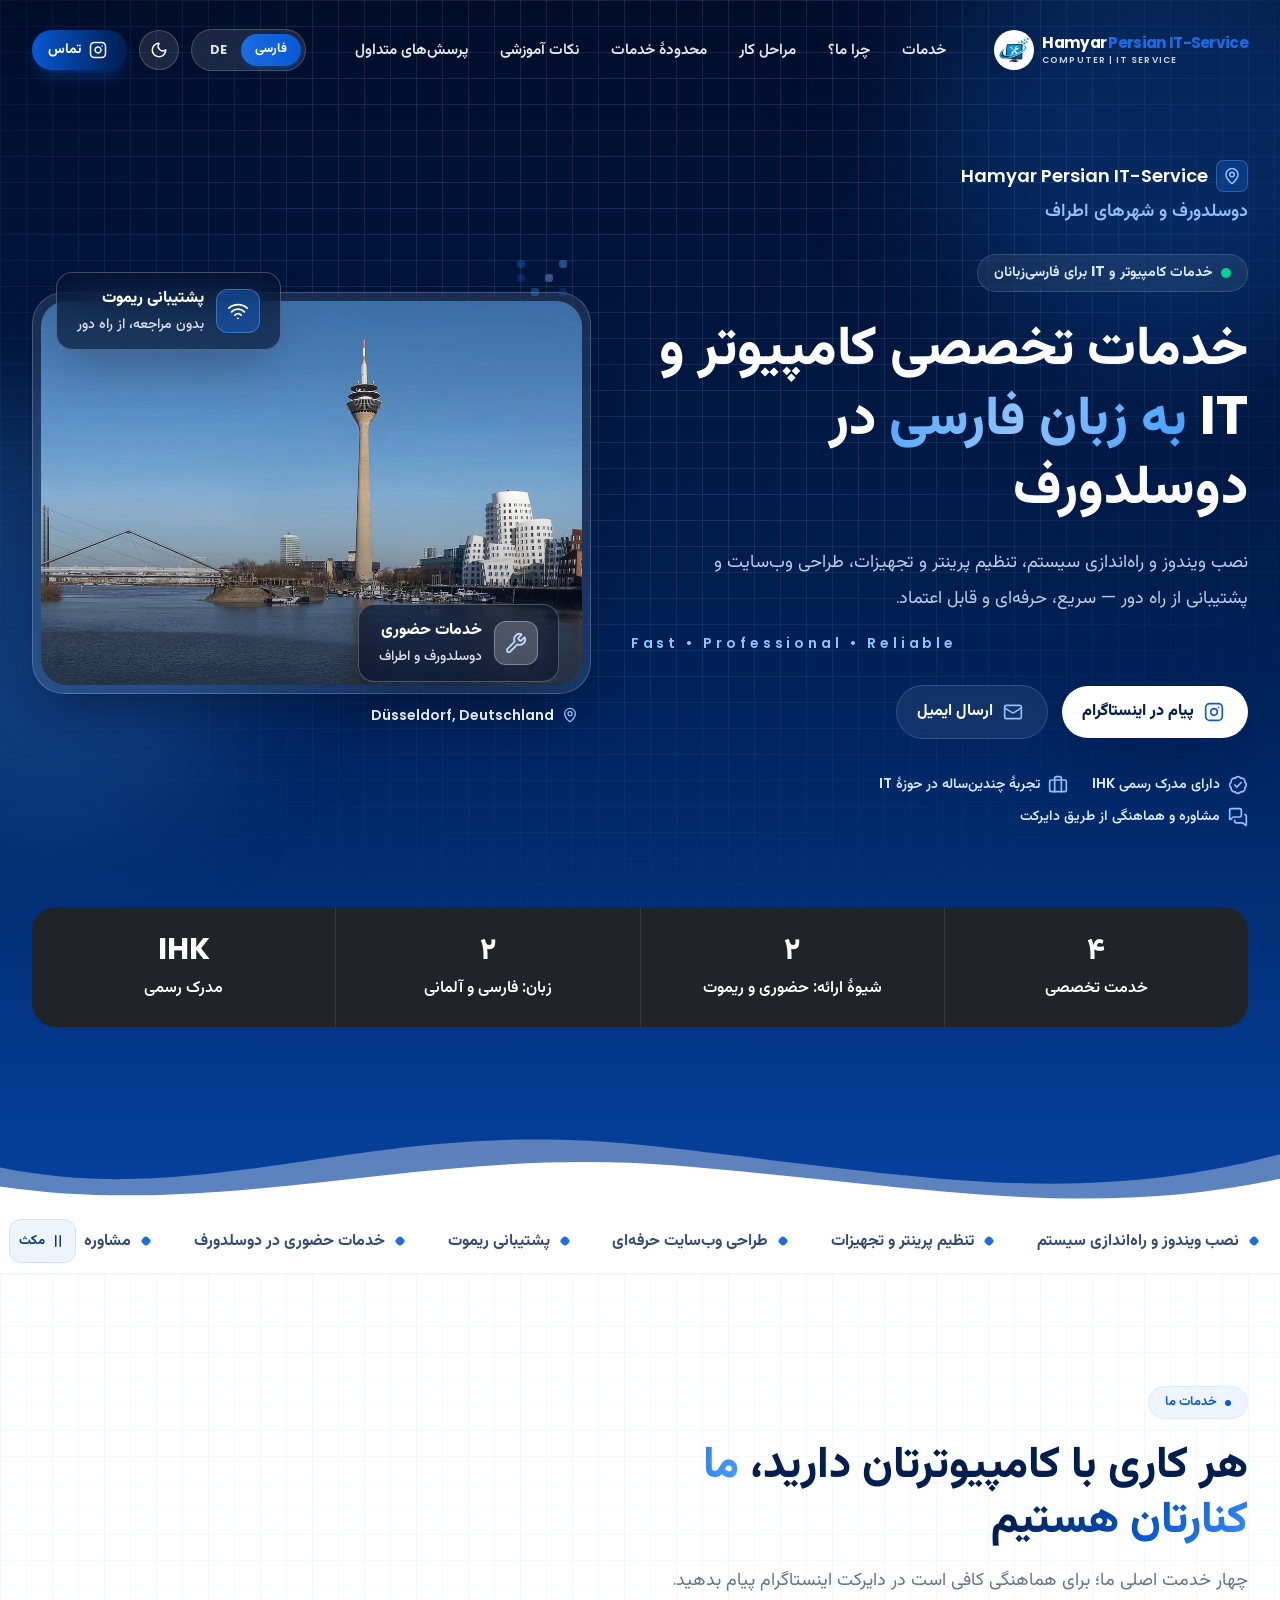
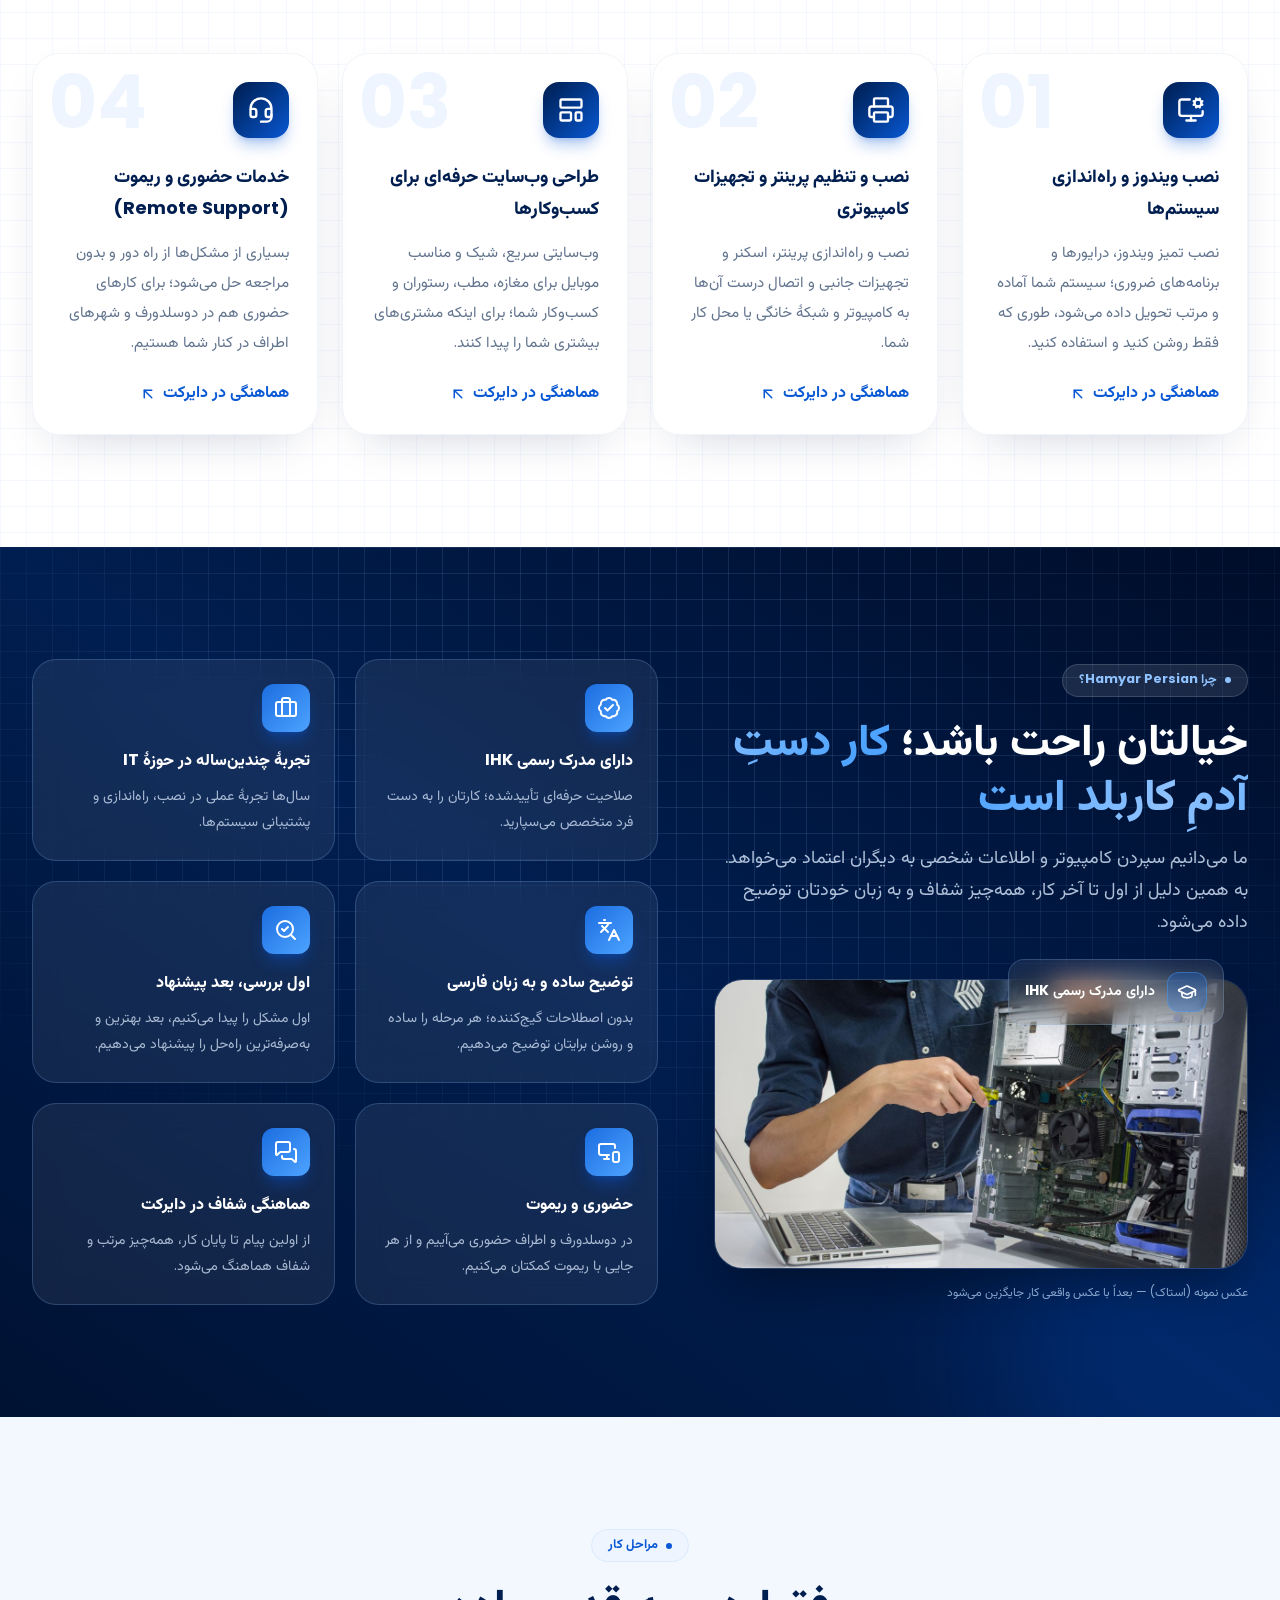
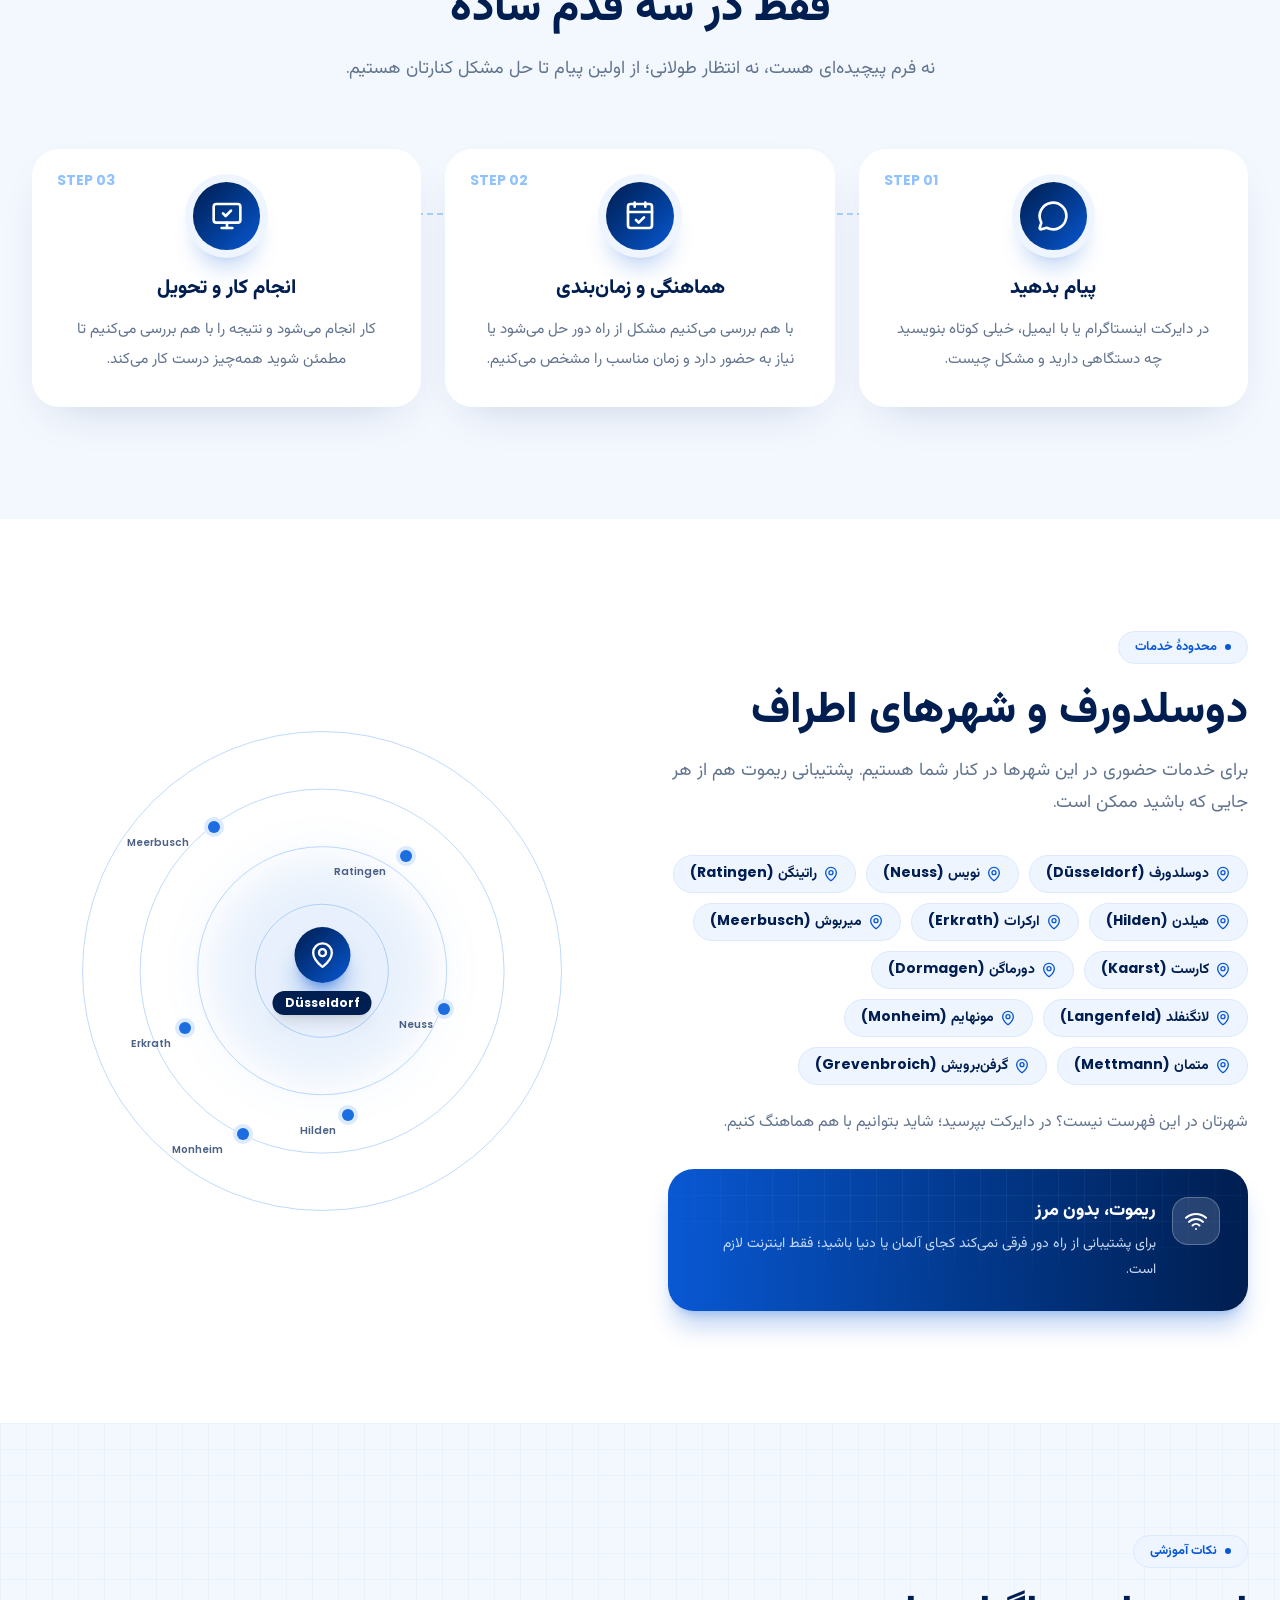
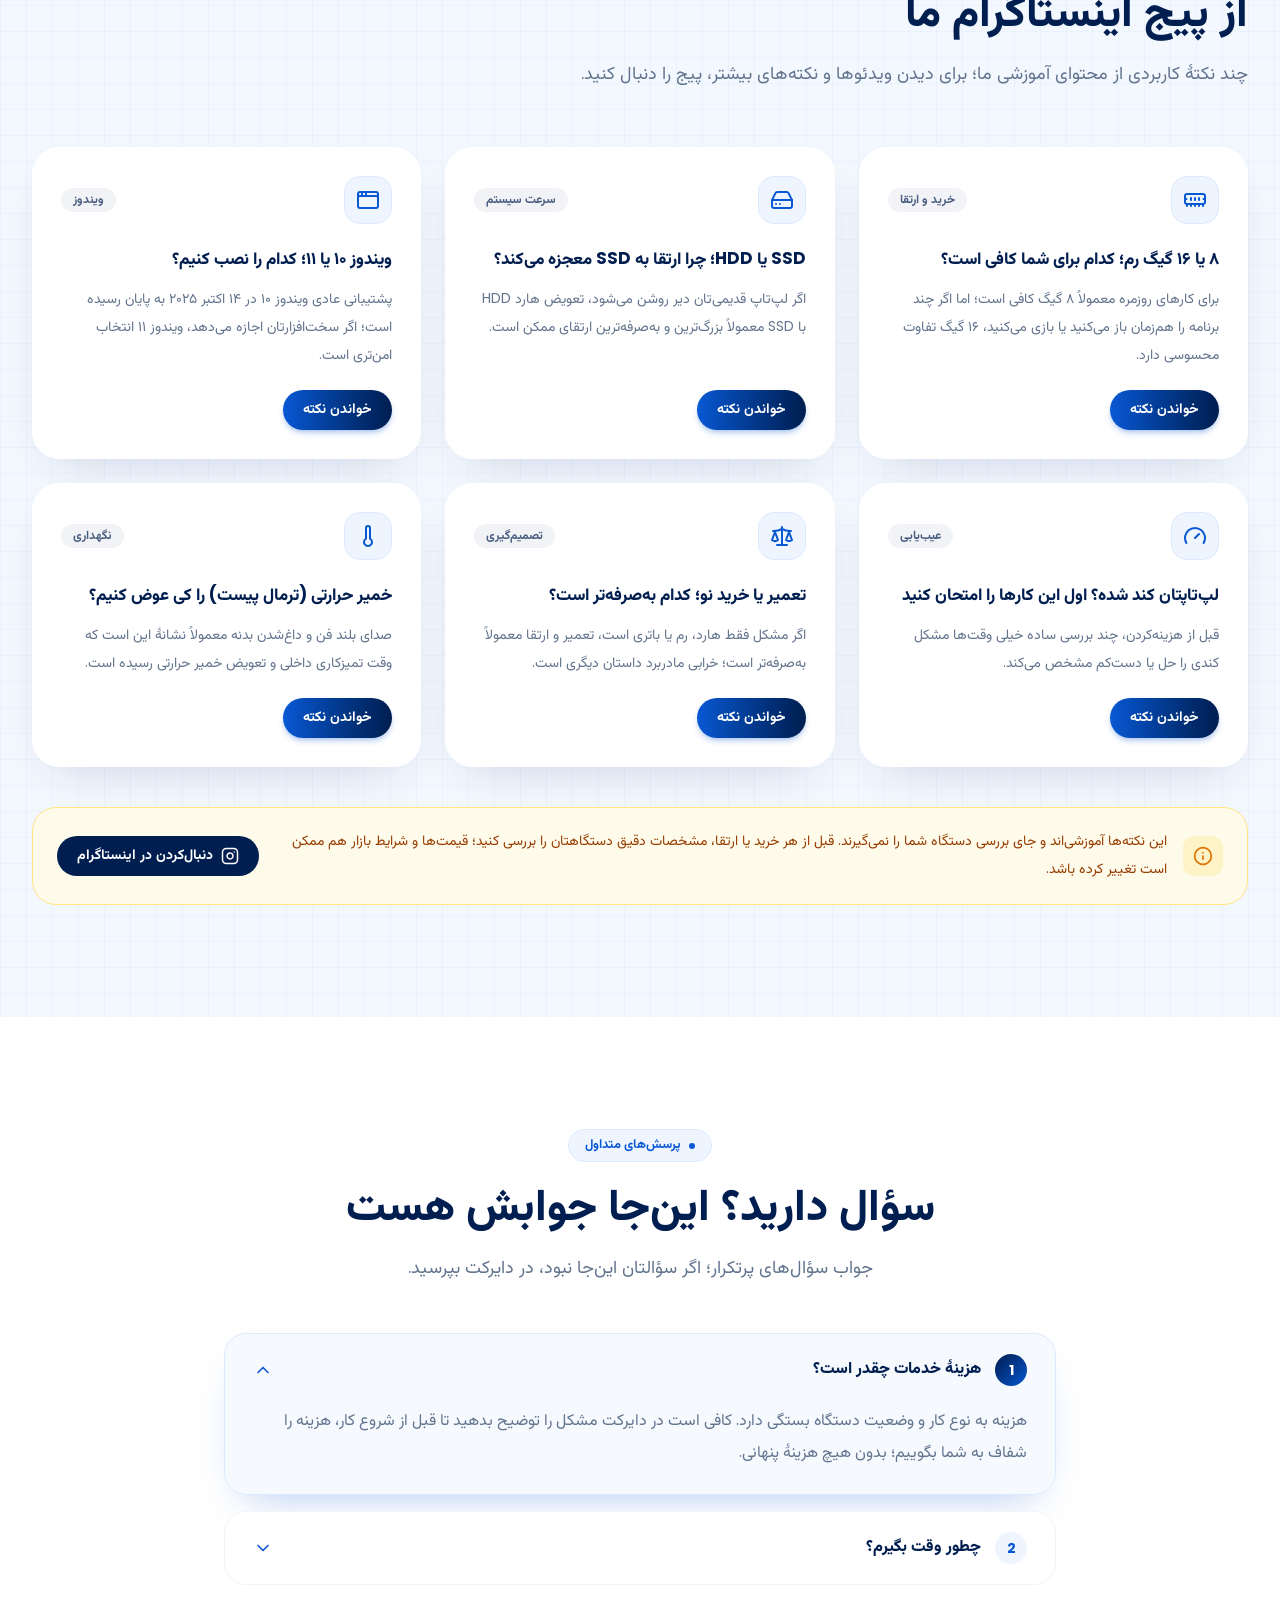
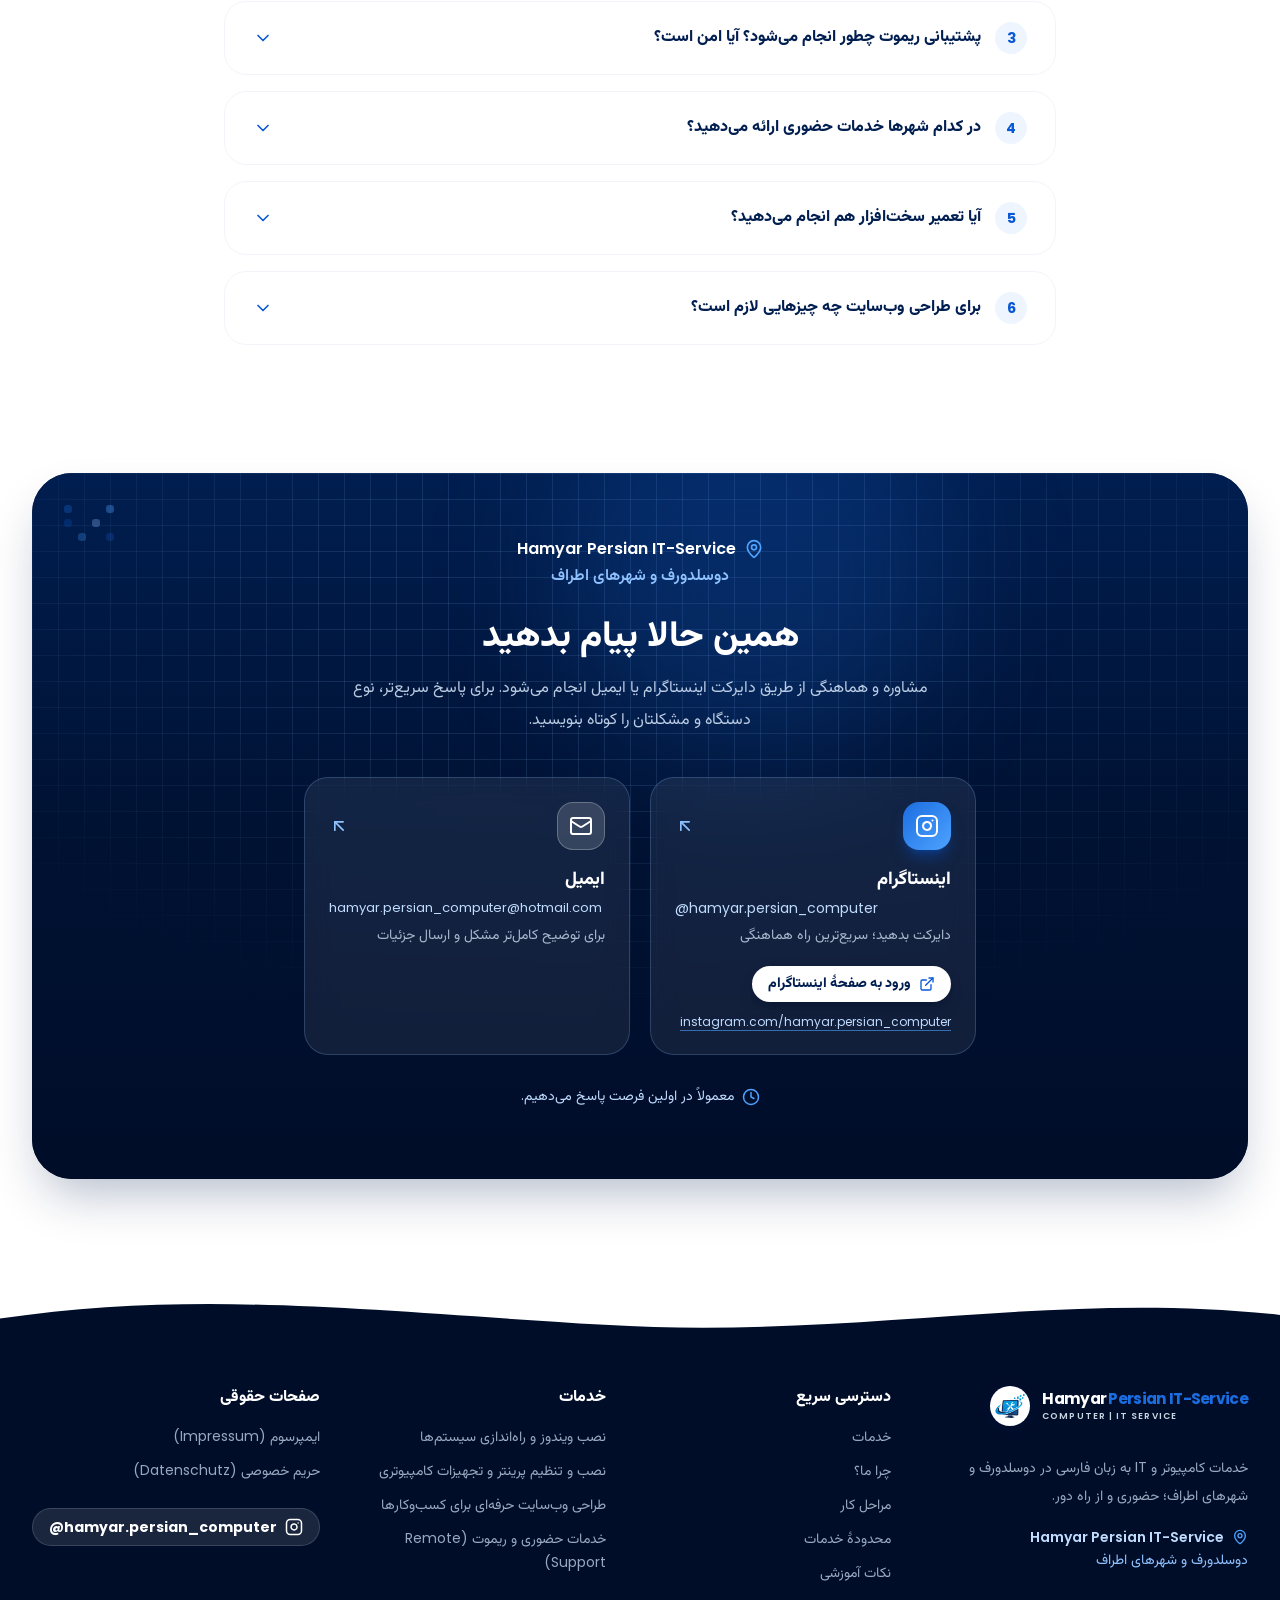
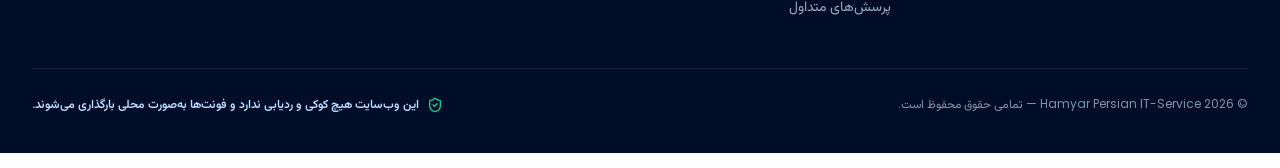
==== commit 9cc57350: "Add files via upload" ====
--- a/index.html
+++ b/index.html
@@ -19,8 +19,8 @@
     <link rel="alternate" hreflang="fa" href="./index.html" />
     <link rel="alternate" hreflang="de" href="./de/index.html" />
     <link rel="stylesheet" href="./assets/design.css" />
-    <link rel="stylesheet" href="./assets/static.css" />
-    <script src="./assets/site.js" defer></script>
+    <link rel="stylesheet" href="./assets/static.css?v=desktop-2" />
+    <script src="./assets/site.js?v=desktop-2" defer></script>
   </head>
   <body>
     <a class="skip-link" href="#content">رفتن به محتوای اصلی</a>
@@ -470,6 +470,7 @@
                 </div>
                 <div
                   class="relative rounded-[2rem] p-2 bg-white/10 border border-white/20 backdrop-blur-md shadow-2xl shadow-navy-950/50 rotate-1 hover:rotate-0 transition-transform duration-700"
+                  data-steady-photo
                 >
                   <img
                     alt="Düsseldorf — Rheinturm"
@@ -482,6 +483,7 @@
                   ></div>
                   <p
                     class="absolute bottom-6 start-7 text-white/95 font-semibold text-sm flex items-center gap-2 site-style-1"
+                    data-hero-caption
                   >
                     <svg
                       xmlns="http://www.w3.org/2000/svg"
@@ -535,6 +537,7 @@
                 </div>
                 <div
                   class="absolute -bottom-6 start-2 sm:start-8 rounded-2xl px-5 py-3.5 flex items-center gap-3 animate-floaty-slow shadow-2xl bg-navy-950/60 border border-white/25 backdrop-blur-xl"
+                  data-hero-local-card
                 >
                   <span
                     class="grid place-items-center w-11 h-11 shrink-0 rounded-xl bg-white/20 border border-white/30"
@@ -609,6 +612,7 @@
         </section>
         <div
           class="ticker-strip bg-white py-5 overflow-hidden border-b border-brand-50"
+          data-mobile-ticker
           dir="ltr"
           aria-hidden="true"
         >
@@ -688,6 +692,57 @@
             ></span>
           </div>
         </div>
+        <div class="ticker-strip bg-white border-b border-brand-50" data-ticker dir="rtl">
+          <div class="ticker-viewport" data-ticker-viewport>
+            <div class="ticker-track" data-ticker-track id="service-ticker">
+              <ul class="ticker-list" data-ticker-list role="list" aria-label="خلاصهٔ خدمات">
+                <li class="ticker-item text-navy-800/80 font-bold">
+                  <span class="ticker-dot w-2 h-2 rounded-[3px] bg-brand-500 rotate-45" aria-hidden="true"></span>
+                  <span class="ticker-label">نصب ویندوز و راه‌اندازی سیستم</span>
+                </li>
+                <li class="ticker-item text-navy-800/80 font-bold">
+                  <span class="ticker-dot w-2 h-2 rounded-[3px] bg-brand-500 rotate-45" aria-hidden="true"></span>
+                  <span class="ticker-label">تنظیم پرینتر و تجهیزات</span>
+                </li>
+                <li class="ticker-item text-navy-800/80 font-bold">
+                  <span class="ticker-dot w-2 h-2 rounded-[3px] bg-brand-500 rotate-45" aria-hidden="true"></span>
+                  <span class="ticker-label">طراحی وب‌سایت حرفه‌ای</span>
+                </li>
+                <li class="ticker-item text-navy-800/80 font-bold">
+                  <span class="ticker-dot w-2 h-2 rounded-[3px] bg-brand-500 rotate-45" aria-hidden="true"></span>
+                  <span class="ticker-label">پشتیبانی ریموت</span>
+                </li>
+                <li class="ticker-item text-navy-800/80 font-bold">
+                  <span class="ticker-dot w-2 h-2 rounded-[3px] bg-brand-500 rotate-45" aria-hidden="true"></span>
+                  <span class="ticker-label">خدمات حضوری در دوسلدورف</span>
+                </li>
+                <li class="ticker-item text-navy-800/80 font-bold">
+                  <span class="ticker-dot w-2 h-2 rounded-[3px] bg-brand-500 rotate-45" aria-hidden="true"></span>
+                  <span class="ticker-label">مشاوره به زبان فارسی</span>
+                </li>
+              </ul>
+            </div>
+          </div>
+          <button
+            class="ticker-toggle"
+            data-ticker-toggle
+            data-pause-label="مکث نوار نوشته‌ها"
+            data-play-label="ادامهٔ حرکت نوار نوشته‌ها"
+            data-pause-text="مکث"
+            data-play-text="ادامه"
+            type="button"
+            aria-label="مکث نوار نوشته‌ها"
+            aria-controls="service-ticker"
+            title="مکث نوار نوشته‌ها"
+            hidden
+          >
+            <svg viewBox="0 0 24 24" fill="none" stroke="currentColor" stroke-width="2" stroke-linecap="round" aria-hidden="true" focusable="false">
+              <path d="M9 5v14m6-14v14" data-ticker-pause-icon></path>
+              <path d="m9 5 11 7-11 7z" fill="currentColor" stroke-linejoin="round" data-ticker-play-icon hidden></path>
+            </svg>
+            <span data-ticker-button-text>مکث</span>
+          </button>
+        </div>
         <!-- خدمات -->
         <section id="services" class="relative bg-white py-24 sm:py-28 overflow-hidden">
           <div class="absolute inset-0 pixel-grid-light opacity-60 pointer-events-none"></div>
@@ -989,6 +1044,7 @@
               <div class="reveal relative mt-10 hidden lg:block site-style-17">
                 <div
                   class="rounded-[1.8rem] overflow-hidden border border-white/15 shadow-2xl shadow-black/40 rotate-[-1.5deg] hover:rotate-0 transition-transform duration-700"
+                  data-steady-photo
                 >
                   <img
                     alt="بررسی و آماده‌سازی سیستم توسط متخصص"
--- a/assets/static.css
+++ b/assets/static.css
@@ -50,6 +50,108 @@
   *, *::before, *::after { animation-duration: 0.01ms !important; transition-duration: 0.01ms !important; }
 }
 
+/* All six labels remain visible without JavaScript or with reduced motion. */
+[data-ticker] {
+  display: none;
+  align-items: center;
+  gap: 0.25rem;
+  padding-block: 0.6rem;
+}
+.ticker-viewport { flex: 1 1 0; min-inline-size: 0; overflow: hidden; }
+.ticker-track { inline-size: 100%; }
+.ticker-list {
+  display: flex;
+  flex-wrap: wrap;
+  justify-content: center;
+  align-items: stretch;
+  row-gap: 0.4rem;
+  padding: 0;
+  margin: 0;
+  list-style: none;
+}
+[data-ticker] .ticker-item {
+  display: flex;
+  align-items: center;
+  gap: 0.7rem;
+  min-block-size: 1.65rem;
+  max-inline-size: 100%;
+  padding-inline: clamp(0.65rem, 1.7vw, 1.7rem);
+  font-size: clamp(0.875rem, 0.84rem + 0.24vw, 1rem);
+  line-height: 1.45;
+}
+[data-ticker] .ticker-dot { flex: none; }
+.ticker-label { min-inline-size: 0; overflow-wrap: anywhere; }
+.ticker-toggle {
+  flex: none;
+  display: inline-flex;
+  align-items: center;
+  justify-content: center;
+  gap: 0.25rem;
+  min-inline-size: 44px;
+  min-block-size: 44px;
+  margin-inline-end: 0.55rem;
+  padding-inline: 0.55rem;
+  border: 1px solid #d1e2fa;
+  border-radius: 0.75rem;
+  background: #eef5ff;
+  color: #0a3982;
+  font-size: 0.82rem;
+  font-weight: 700;
+  cursor: pointer;
+}
+.ticker-toggle svg { width: 18px; height: 18px; }
+.ticker-toggle[hidden], .ticker-toggle [hidden] { display: none; }
+.ticker-toggle:hover { background: #e0edff; }
+.ticker-toggle:focus-visible { outline: 2px solid #2090ff; outline-offset: 2px; }
+html[data-theme="dark"] .ticker-toggle { background: #172a41; color: #dcecff; border-color: #324c6a; }
+html[data-theme="dark"] .ticker-toggle:hover { background: #203952; }
+.ticker-animated .ticker-viewport { display: flex; container-type: inline-size; }
+.ticker-animated :is(.ticker-track, .ticker-list) { display: flex; inline-size: max-content; flex: none; }
+.ticker-animated .ticker-list { flex-wrap: nowrap; justify-content: flex-start; }
+.ticker-animated .ticker-item {
+  flex: 0 0 auto;
+  max-inline-size: calc(100vw - 4rem);
+  max-inline-size: 100cqi;
+}
+@media (max-width: 34rem) {
+  .ticker-toggle [data-ticker-button-text] { display: none; } /* Labeled icon on narrow screens. */
+}
+
+/* Keep the original mobile rendering on touch-first screens. */
+@media (hover: hover) and (pointer: fine) {
+  html { scroll-behavior: auto; }
+  [data-mobile-ticker] { display: none; }
+  [data-ticker] { display: flex; }
+  #site :is(.animate-blob, .animate-fade-up, .animate-floaty, .animate-floaty-slow,
+            .animate-ping, .animate-pulse-ring, .animate-pop-in) { animation: none; }
+  #site .animate-ping { opacity: 0; }
+  #site .reveal { opacity: 1; transform: none; will-change: auto; transition: none; }
+  #site [data-steady-photo] { rotate: none; transition: none; }
+  #site [data-hero-local-card] { inset-block-end: 0.8rem; }
+  #site [data-hero-caption] {
+    inset-block-start: calc(100% + 0.75rem);
+    inset-block-end: auto;
+    inset-inline-start: 0.7rem;
+    width: max-content;
+    max-width: calc(100% - 1.4rem);
+  }
+  #site [data-hero-caption] svg { flex: none; }
+  #site :is([class*="hover:-translate-"], [data-floating-contact]) { translate: none; }
+  #site [class*="hover:scale-110"] { scale: none; }
+  #site [class*="group-hover:rotate-3"] { rotate: none; }
+  #site a[class*="hover:gap-3"] { gap: 0.375rem; }
+  #site [data-site-header] { transition-property: background-color, box-shadow; transition-duration: 180ms; }
+  #site [data-floating-contact] { transition-property: opacity, box-shadow; transition-duration: 180ms; }
+}
+
+/* A motion preference is not an instruction to make an infinite loop run faster. */
+@media (prefers-reduced-motion: reduce) {
+  [data-mobile-ticker] { display: none; }
+  [data-ticker] { display: flex; }
+  #site :is(.animate-blob, .animate-floaty, .animate-floaty-slow,
+            .animate-ping, .animate-pulse-ring) { animation: none !important; }
+}
+
 /* Presentational declarations from the original design markup. */
 .site-style-1 { font-family: Poppins, Vazirmatn, sans-serif; }
 .site-style-2 { font-family: Vazirmatn, sans-serif; }
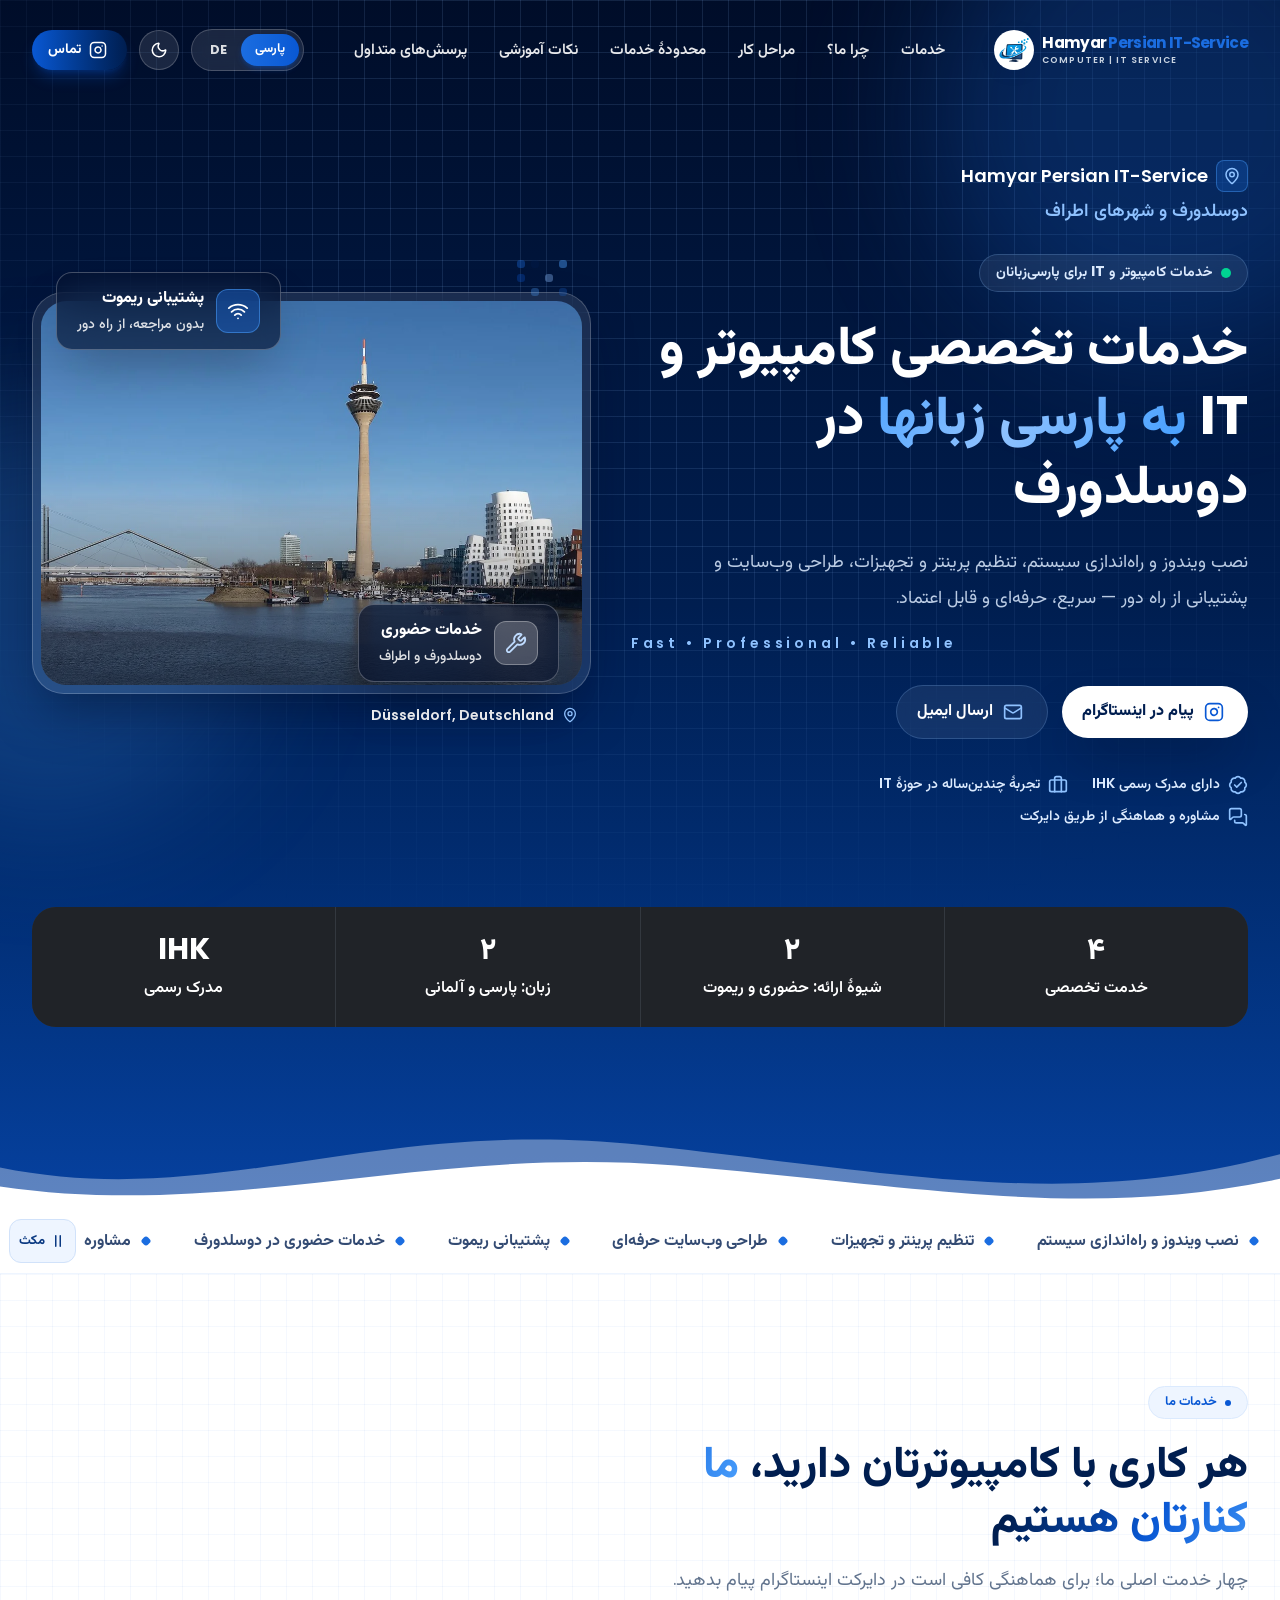
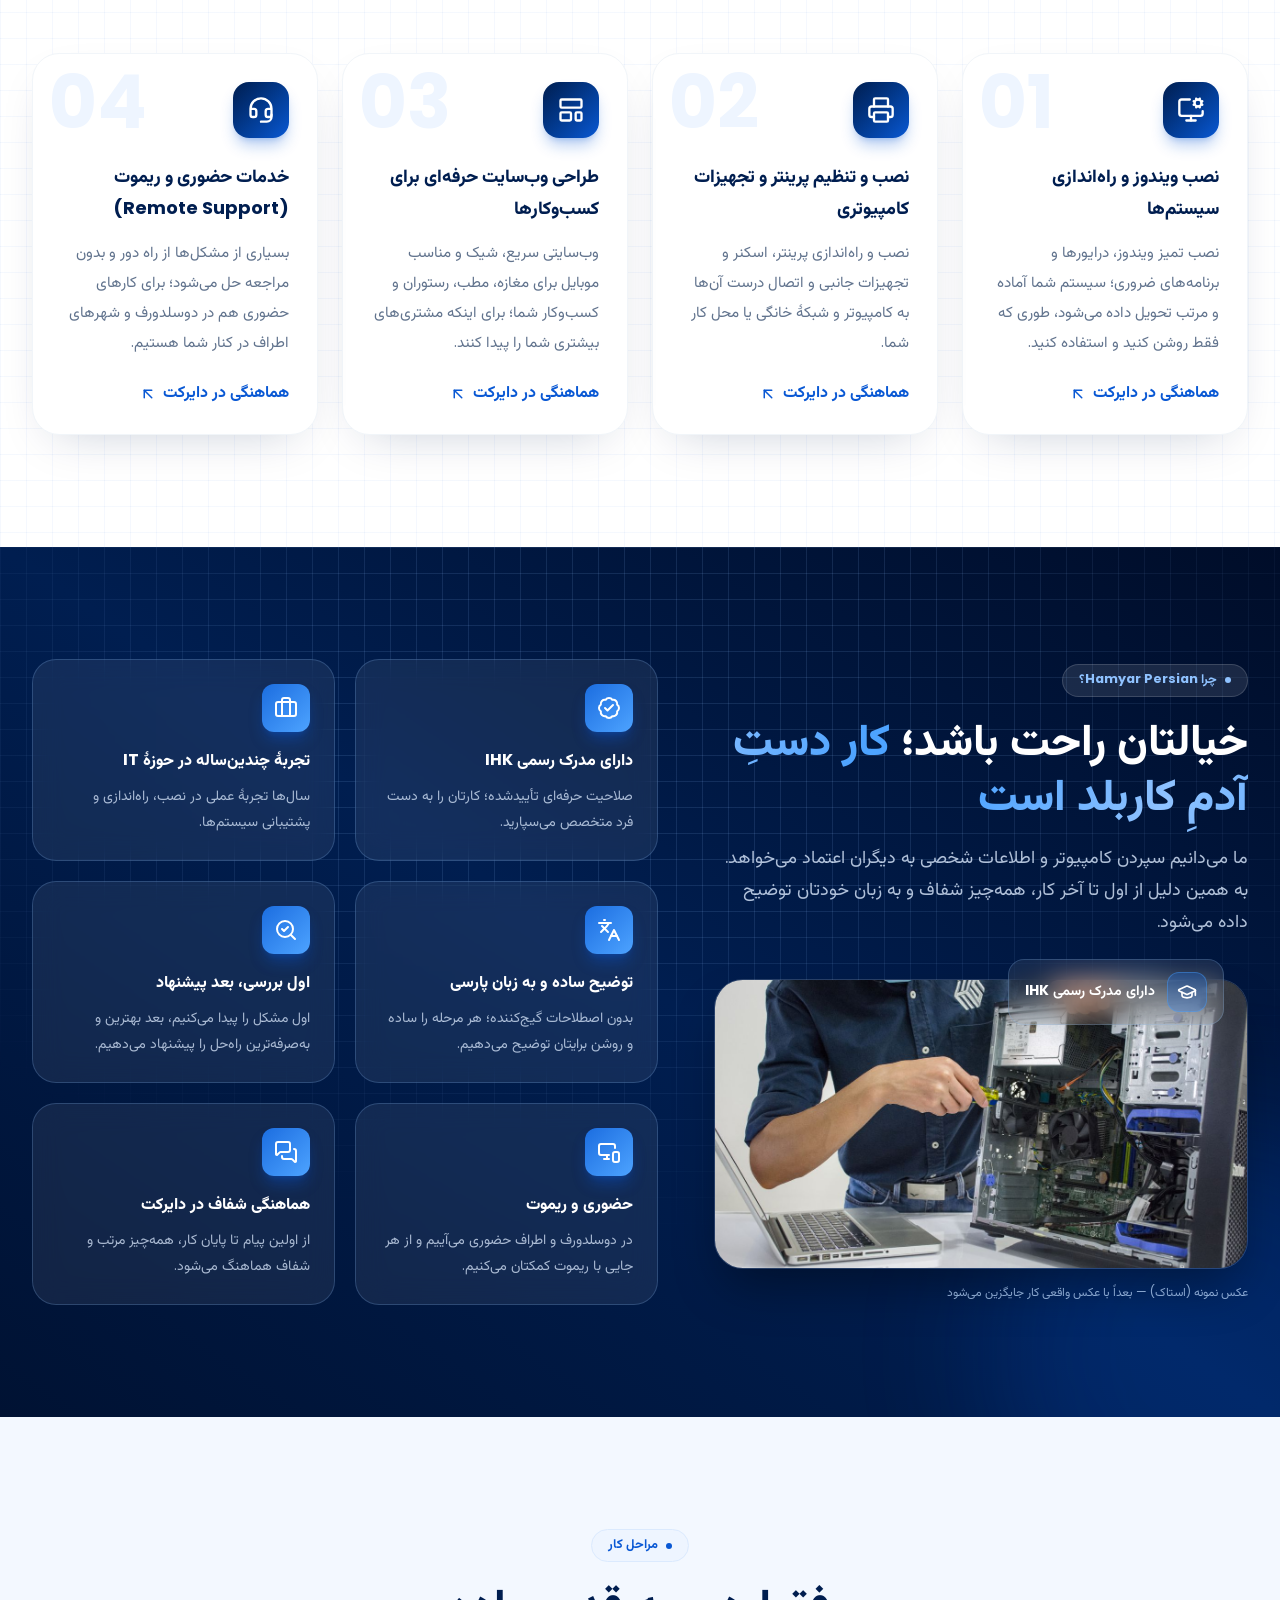
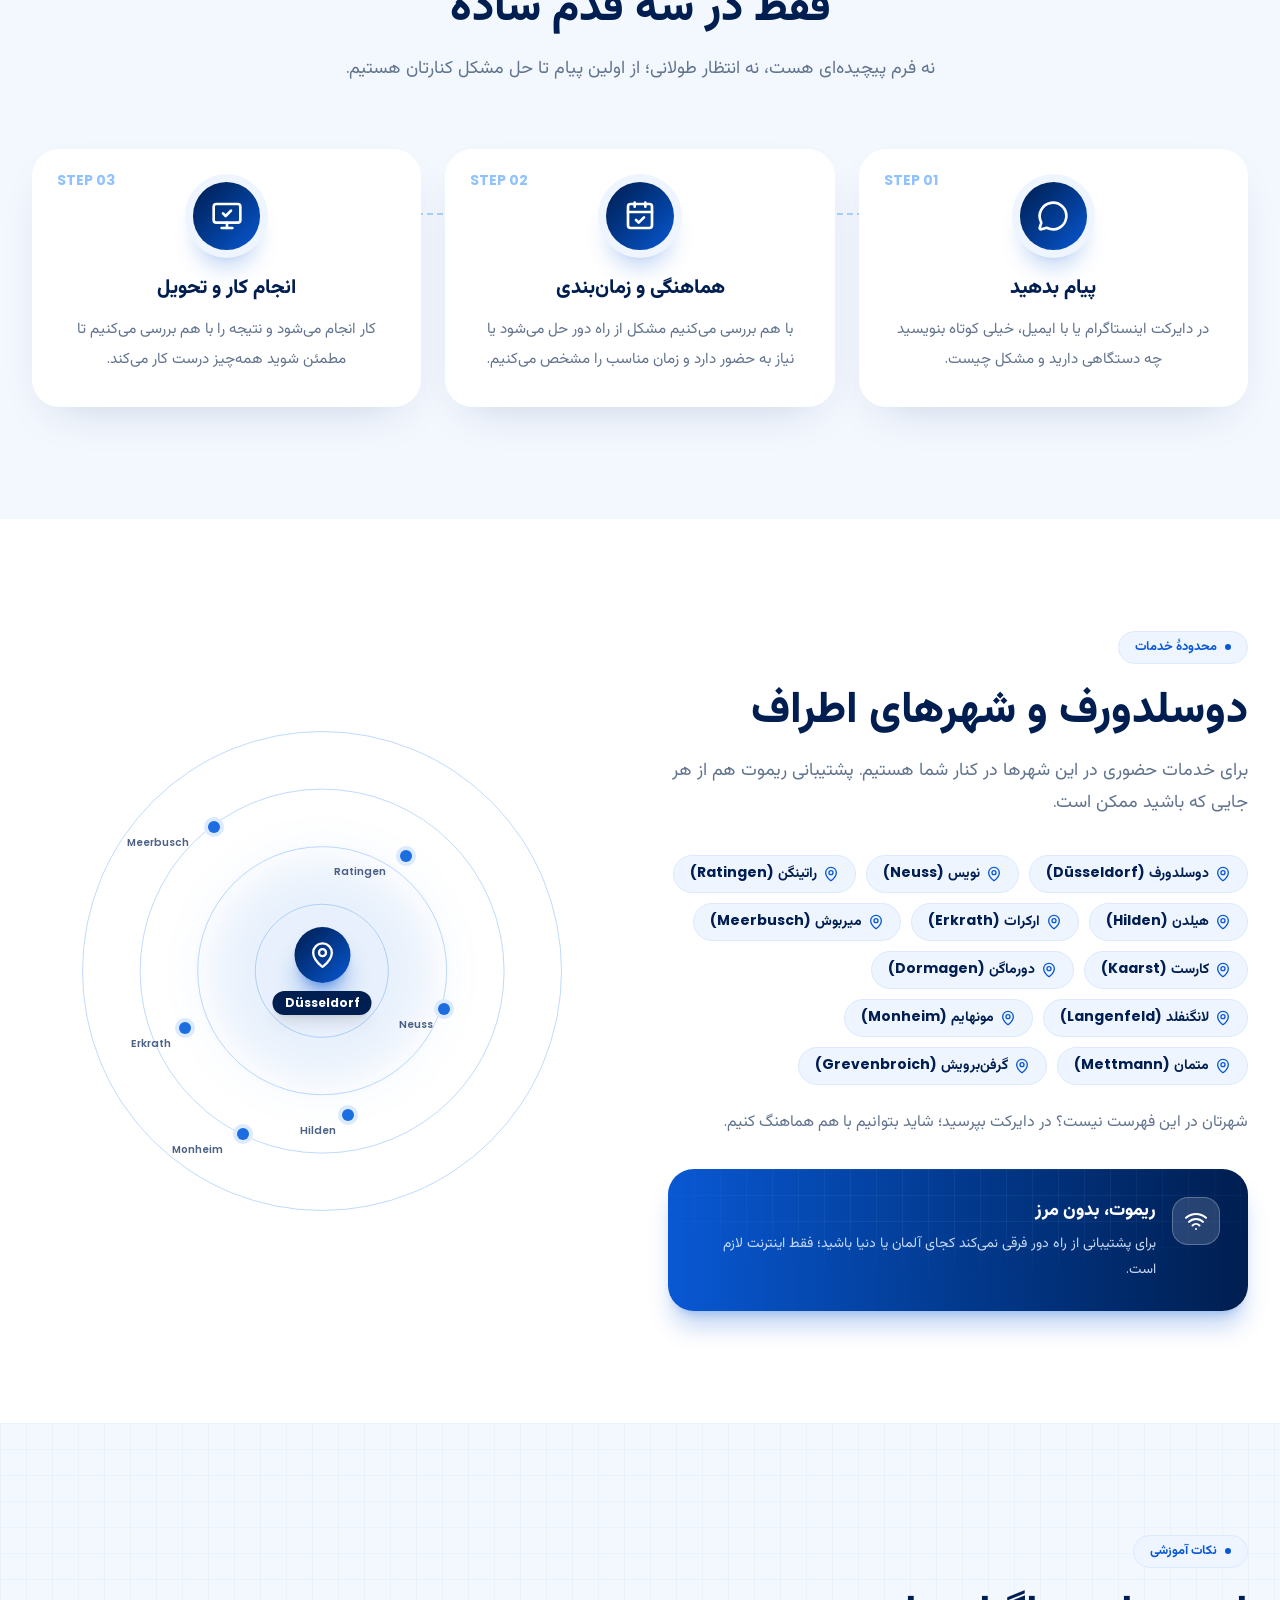
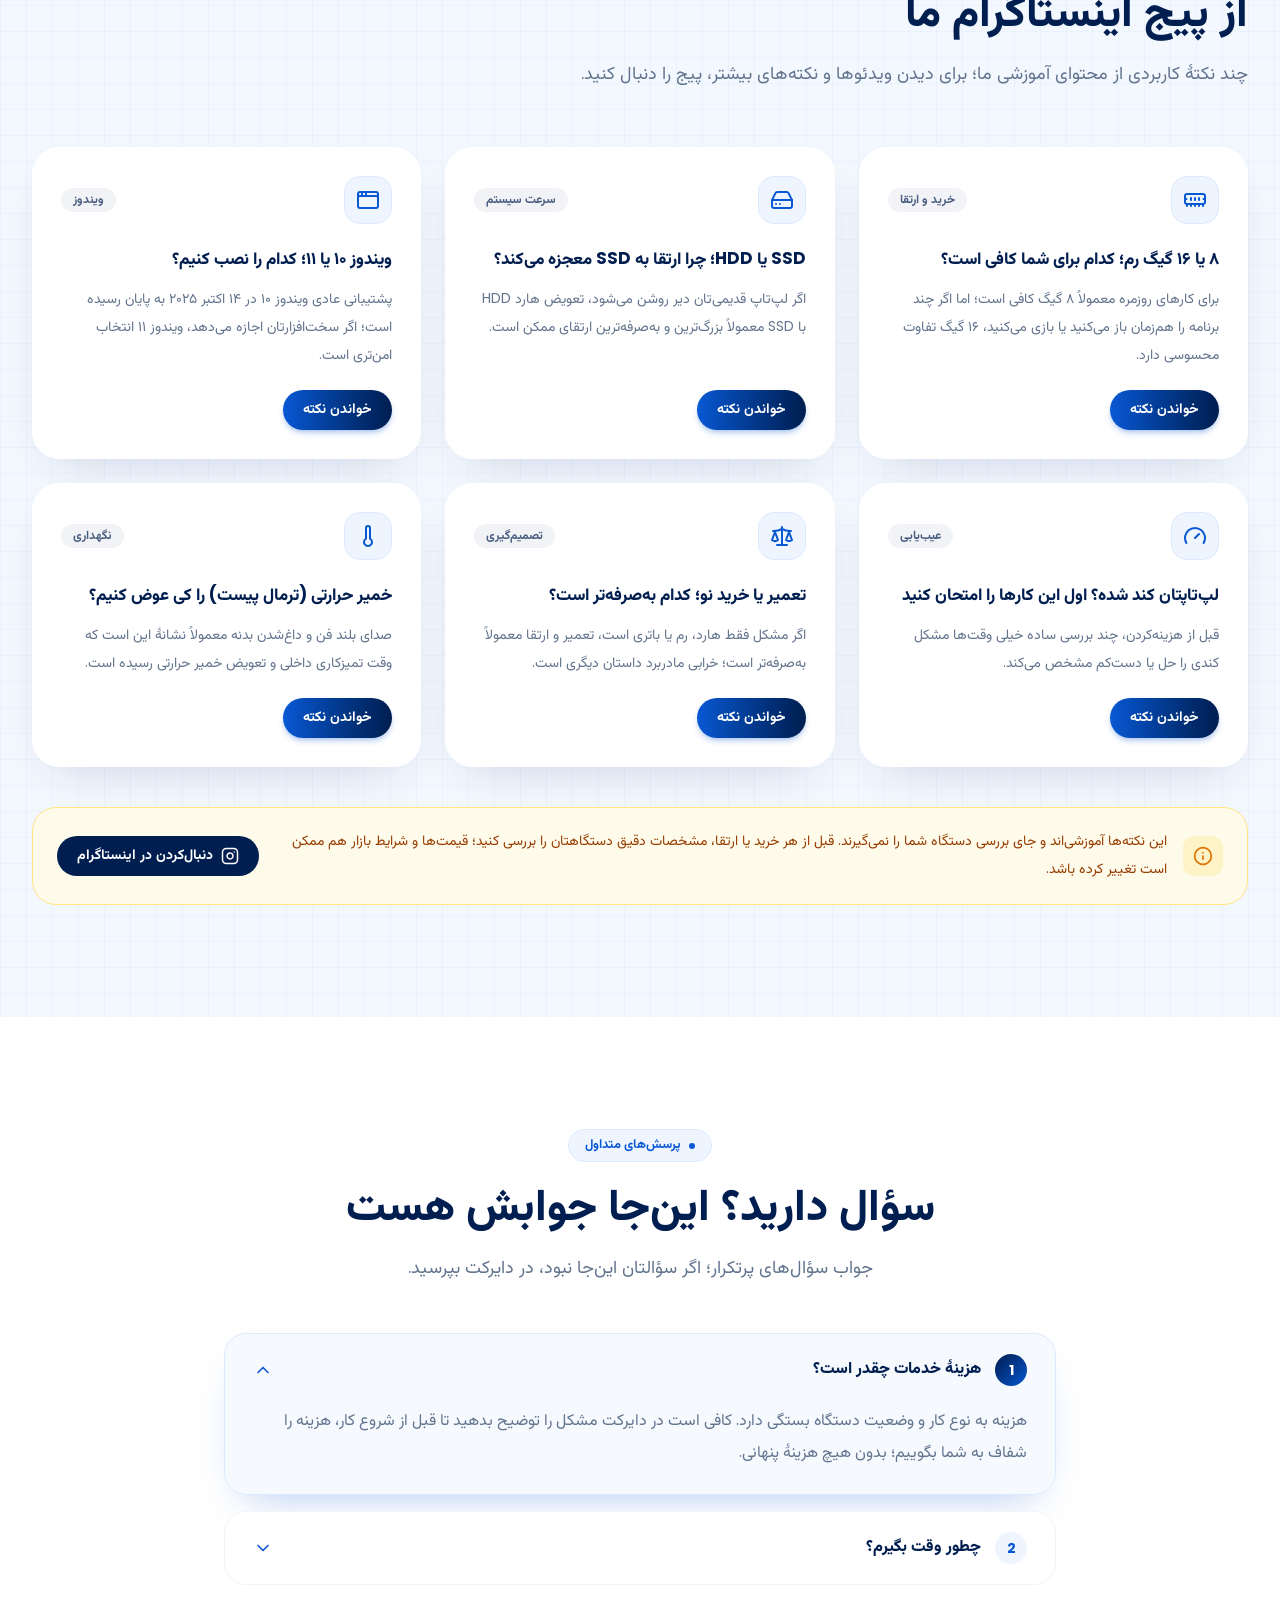
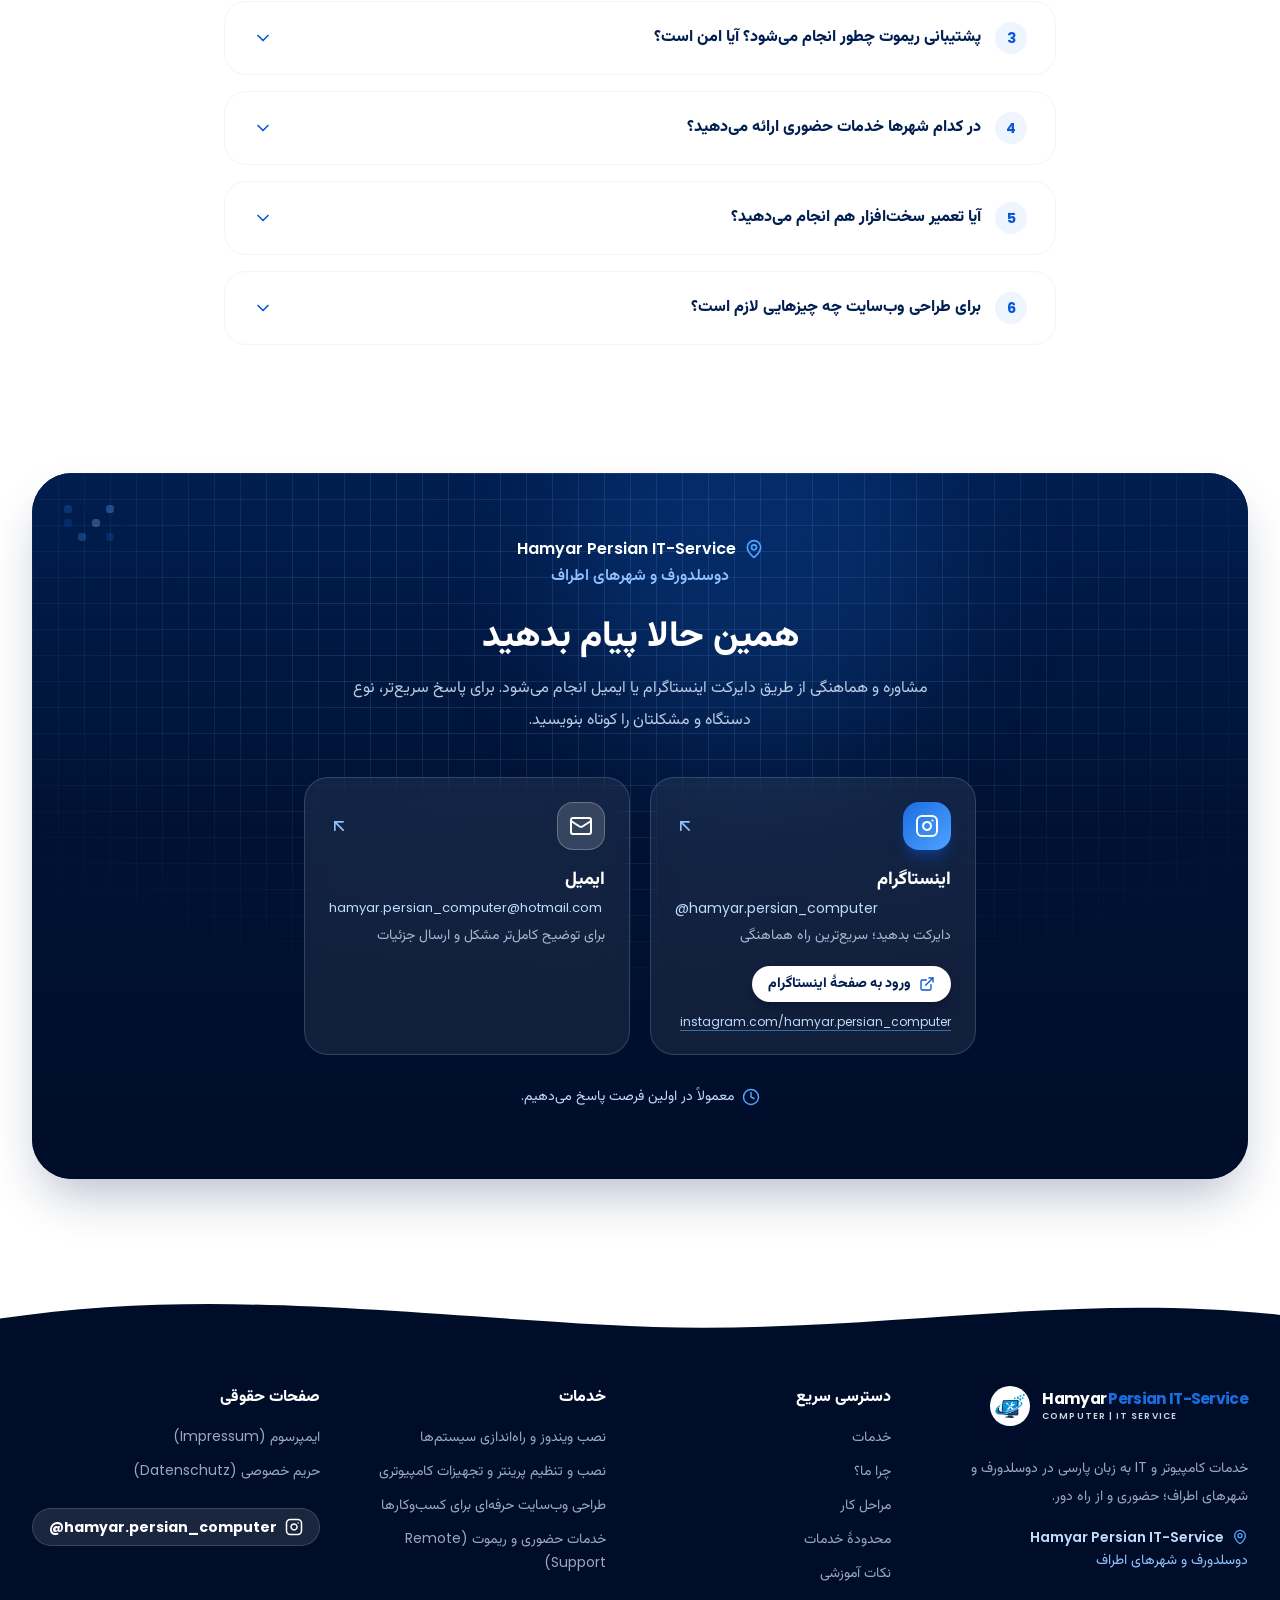
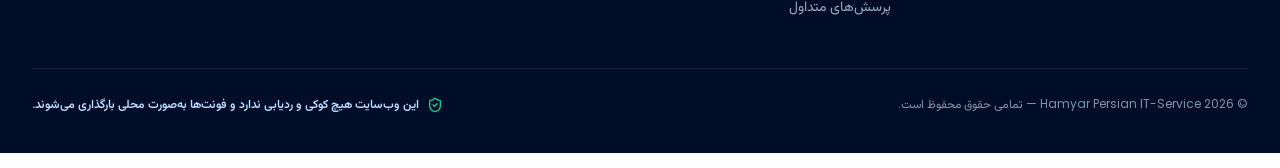
==== commit 586188ef: "Update index.html" ====
--- a/index.html
+++ b/index.html
@@ -98,9 +98,9 @@
                   href="./index.html"
                   hreflang="fa"
                   lang="fa"
-                  aria-label="فارسی"
+                  aria-label="پارسی"
                   aria-current="page"
-                  >فارسی</a
+                  >پارسی</a
                 ><a
                   class="px-3 sm:px-3.5 py-1.5 rounded-full text-[0.8rem] font-bold transition-all cursor-pointer text-white/85 hover:text-white site-style-3"
                   href="./de/index.html"
@@ -327,12 +327,12 @@
                       class="absolute inline-flex h-full w-full rounded-full bg-emerald-400 opacity-60 animate-ping"
                     ></span
                     ><span class="relative inline-flex rounded-full w-2.5 h-2.5 bg-emerald-400"></span></span
-                  >خدمات کامپیوتر و IT برای فارسی‌زبانان</span
+                  >خدمات کامپیوتر و IT برای پارسی‌زبانان</span
                 >
                 <h1
                   class="animate-fade-up mt-6 text-[2rem] leading-[1.35] sm:text-5xl sm:leading-[1.3] lg:text-[3.4rem] lg:leading-[1.28] font-extrabold text-white site-style-7"
                 >
-                  خدمات تخصصی کامپیوتر و IT <span class="text-gradient">به زبان فارسی</span> در دوسلدورف
+                  خدمات تخصصی کامپیوتر و IT <span class="text-gradient">به پارسی زبانها  </span> در دوسلدورف
                 </h1>
                 <p
                   class="animate-fade-up mt-5 text-base sm:text-lg leading-9 text-brand-100/85 max-w-xl site-style-8"
@@ -581,7 +581,7 @@
                 <div
                   class="flex min-w-0 flex-col-reverse items-center gap-2 bg-[#202328] px-3 py-6 text-center sm:px-6"
                 >
-                  <dt class="text-base font-semibold leading-7 text-white">زبان: فارسی و آلمانی</dt>
+                  <dt class="text-base font-semibold leading-7 text-white">زبان: پارسی و آلمانی</dt>
                   <dd class="text-2xl sm:text-3xl font-extrabold text-white site-style-1">۲</dd>
                 </div>
                 <div
@@ -650,7 +650,7 @@
             ><span
               class="ticker-item flex items-center gap-8 px-8 text-navy-800/80 font-bold whitespace-nowrap"
               dir="rtl"
-              >مشاوره به زبان فارسی<span
+              >مشاوره به زبان پارسی<span
                 class="ticker-dot w-2 h-2 rounded-[3px] bg-brand-500 rotate-45 shrink-0"
               ></span></span
             ><span
@@ -686,7 +686,7 @@
             ><span
               class="ticker-item flex items-center gap-8 px-8 text-navy-800/80 font-bold whitespace-nowrap"
               dir="rtl"
-              >مشاوره به زبان فارسی<span
+              >مشاوره به زبان پارسی<span
                 class="ticker-dot w-2 h-2 rounded-[3px] bg-brand-500 rotate-45 shrink-0"
               ></span
             ></span>
@@ -718,7 +718,7 @@
                 </li>
                 <li class="ticker-item text-navy-800/80 font-bold">
                   <span class="ticker-dot w-2 h-2 rounded-[3px] bg-brand-500 rotate-45" aria-hidden="true"></span>
-                  <span class="ticker-label">مشاوره به زبان فارسی</span>
+                  <span class="ticker-label">مشاوره به زبان پارسی</span>
                 </li>
               </ul>
             </div>
@@ -1168,7 +1168,7 @@
                       <path d="m22 22-5-10-5 10"></path>
                       <path d="M14 18h6"></path></svg
                   ></span>
-                  <h3 class="mt-4 font-extrabold text-white leading-7">توضیح ساده و به زبان فارسی</h3>
+                  <h3 class="mt-4 font-extrabold text-white leading-7">توضیح ساده و به زبان پارسی</h3>
                   <p class="mt-2 text-sm leading-6.5 text-brand-100/75">
                     بدون اصطلاحات گیج‌کننده؛ هر مرحله را ساده و روشن برایتان توضیح می‌دهیم.
                   </p>
@@ -3549,7 +3549,7 @@
                 ></a
               >
               <p class="mt-5 text-sm leading-7 text-brand-100/70 max-w-xs">
-                خدمات کامپیوتر و IT به زبان فارسی در دوسلدورف و شهرهای اطراف؛ حضوری و از راه دور.
+                خدمات کامپیوتر و IT به زبان پارسی در دوسلدورف و شهرهای اطراف؛ حضوری و از راه دور.
               </p>
               <p class="mt-4 flex items-center gap-2 text-sm font-semibold text-brand-200 site-style-1">
                 <svg
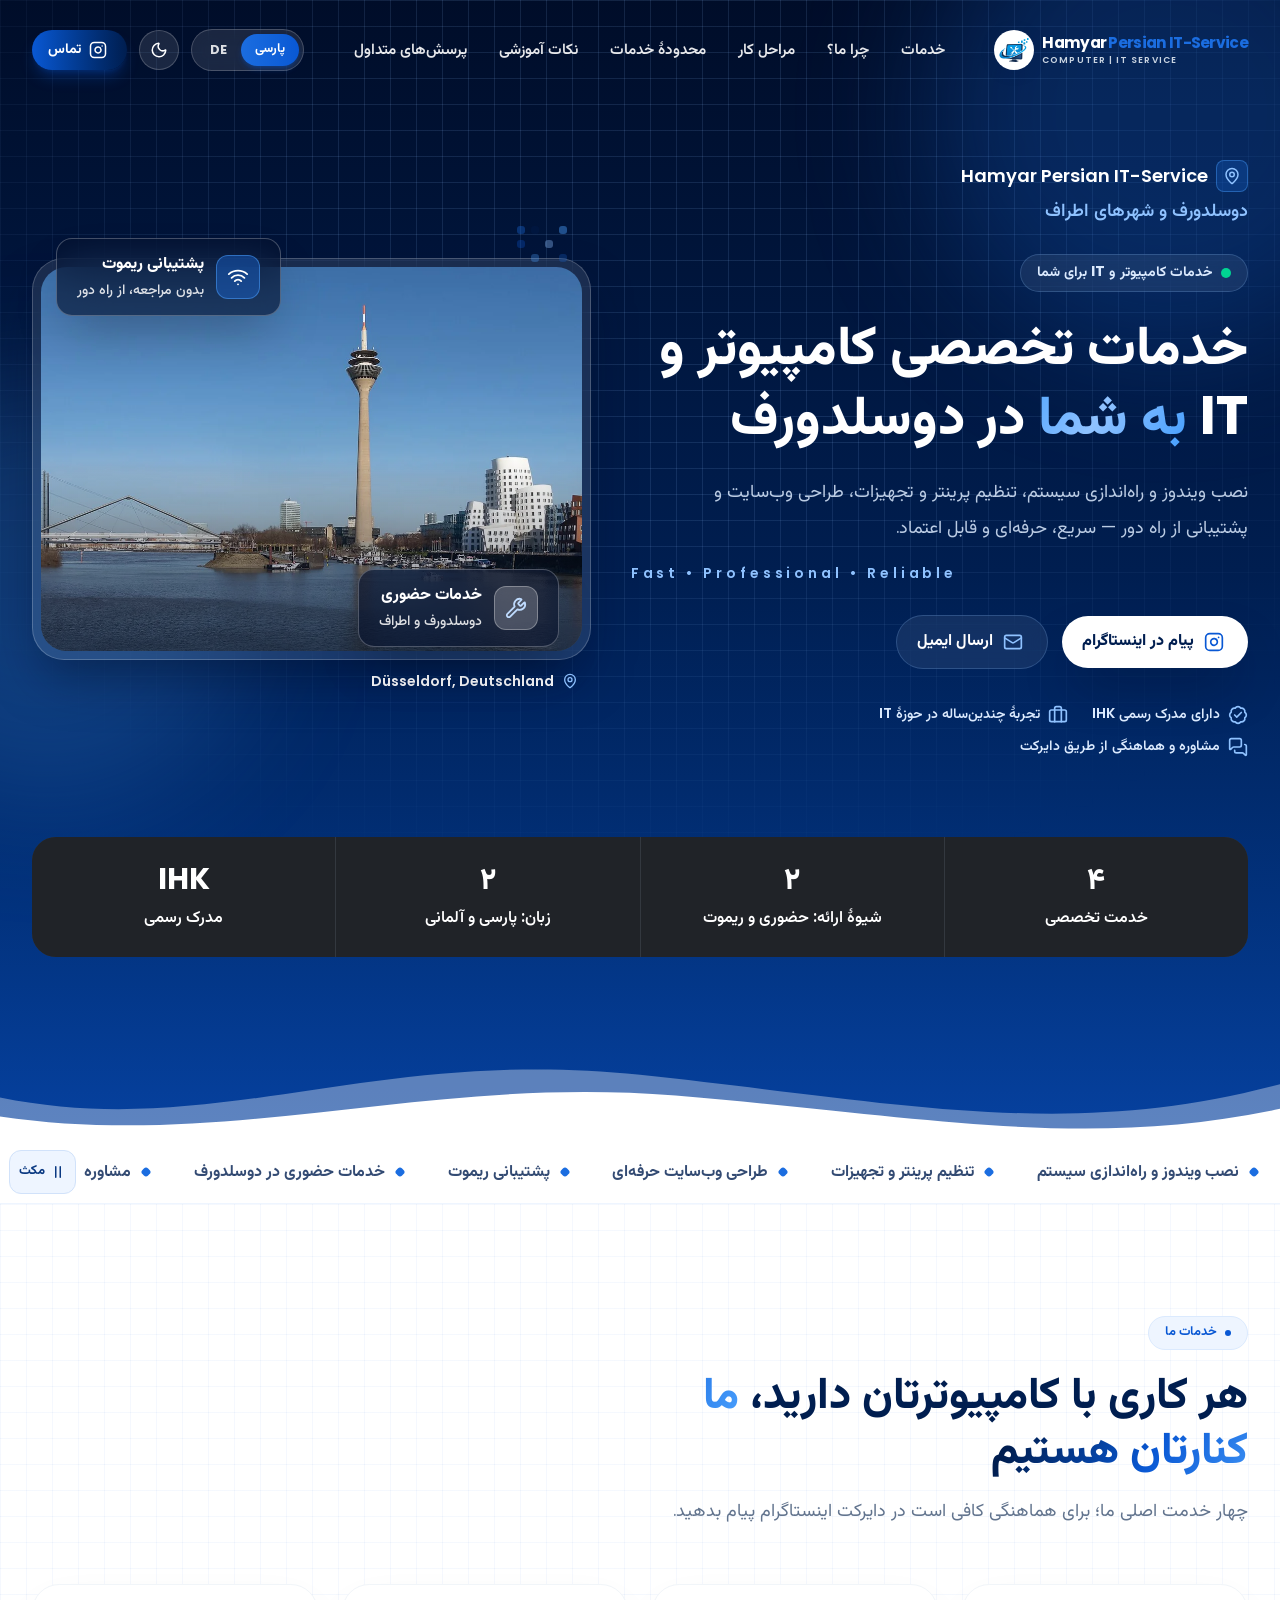
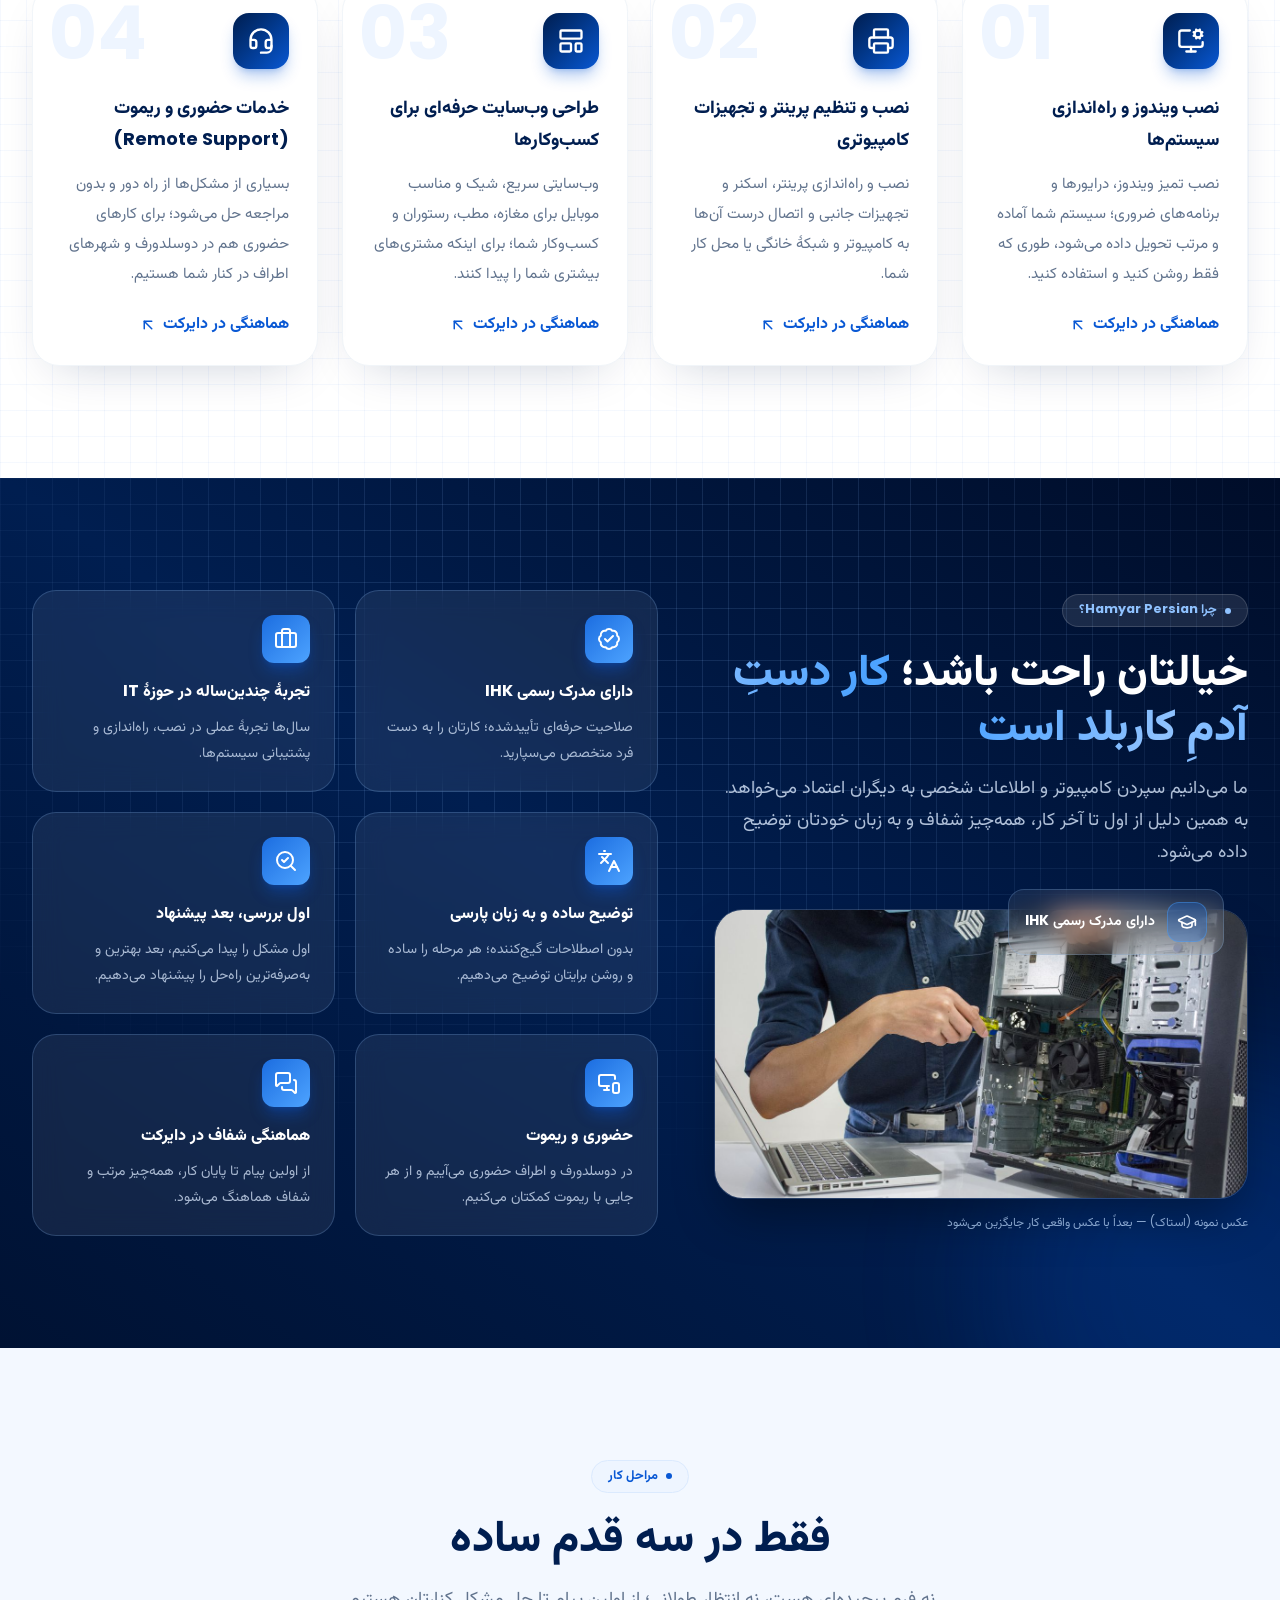
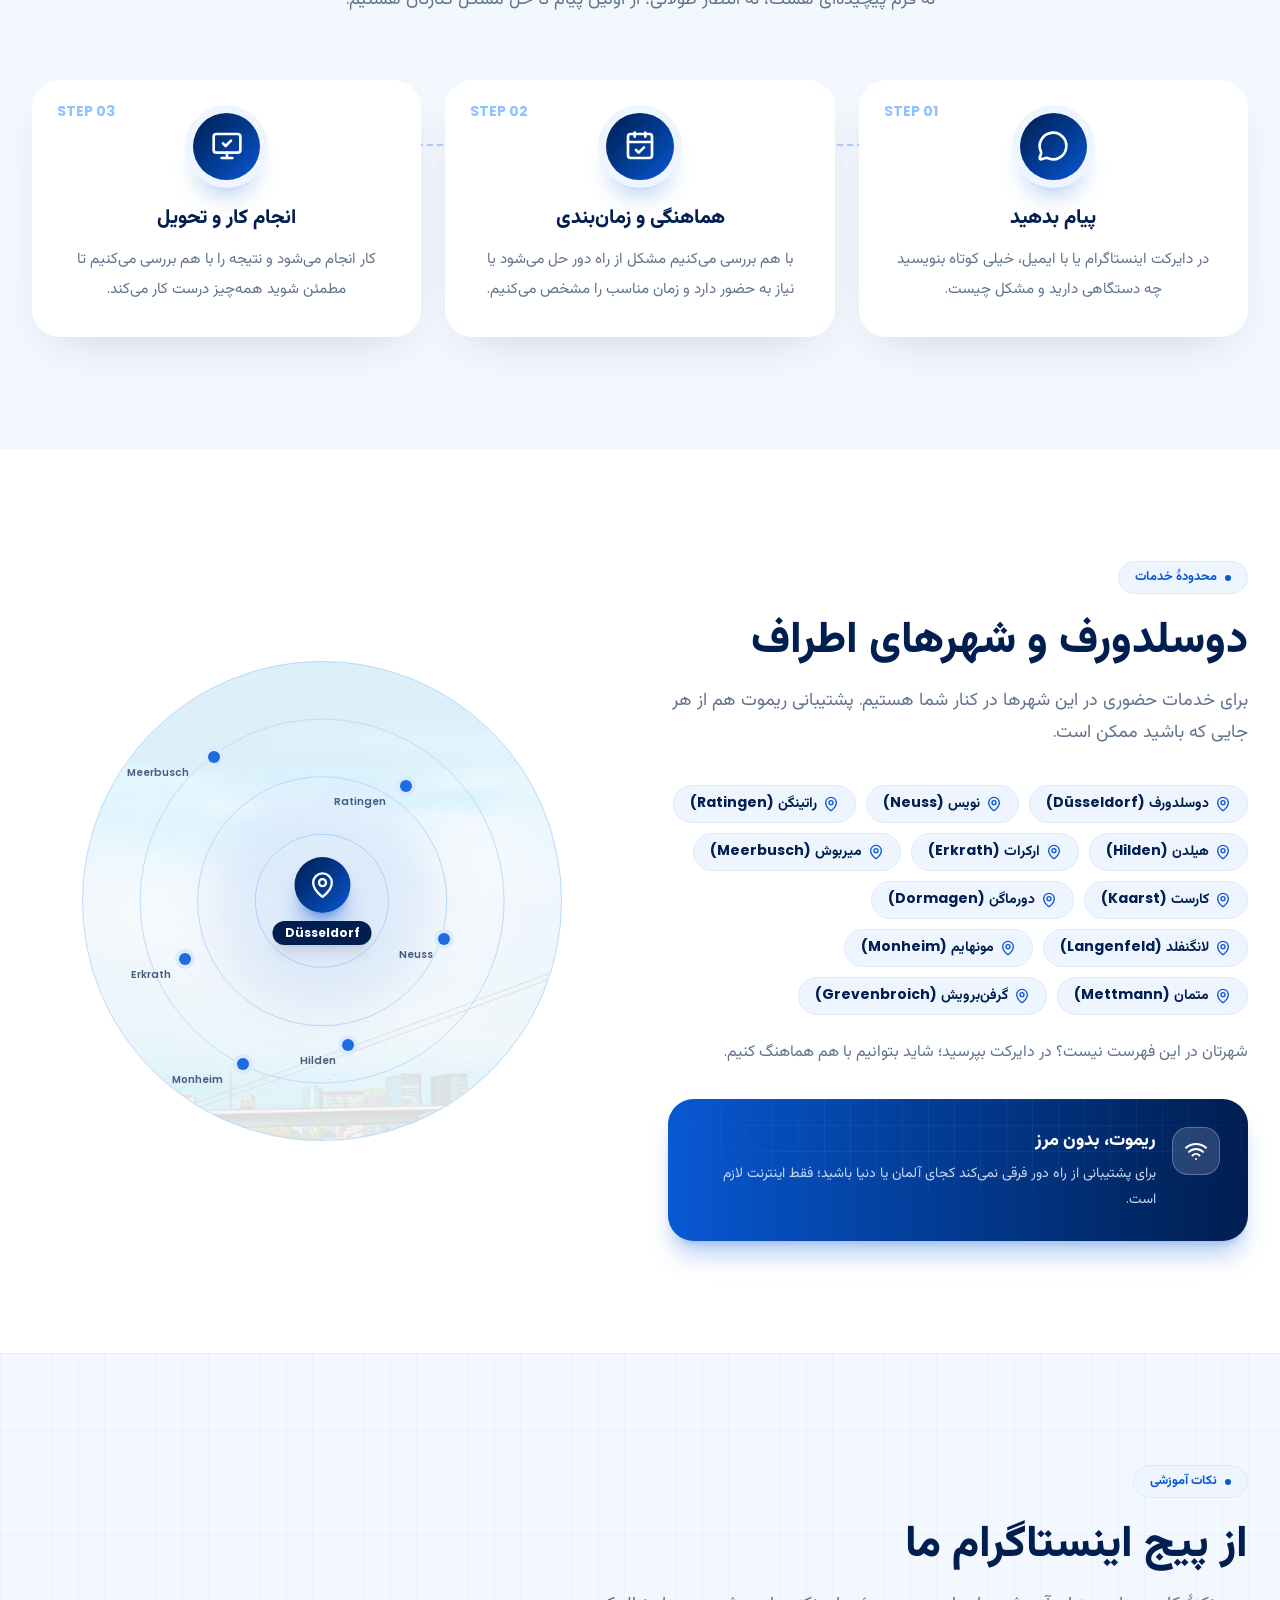
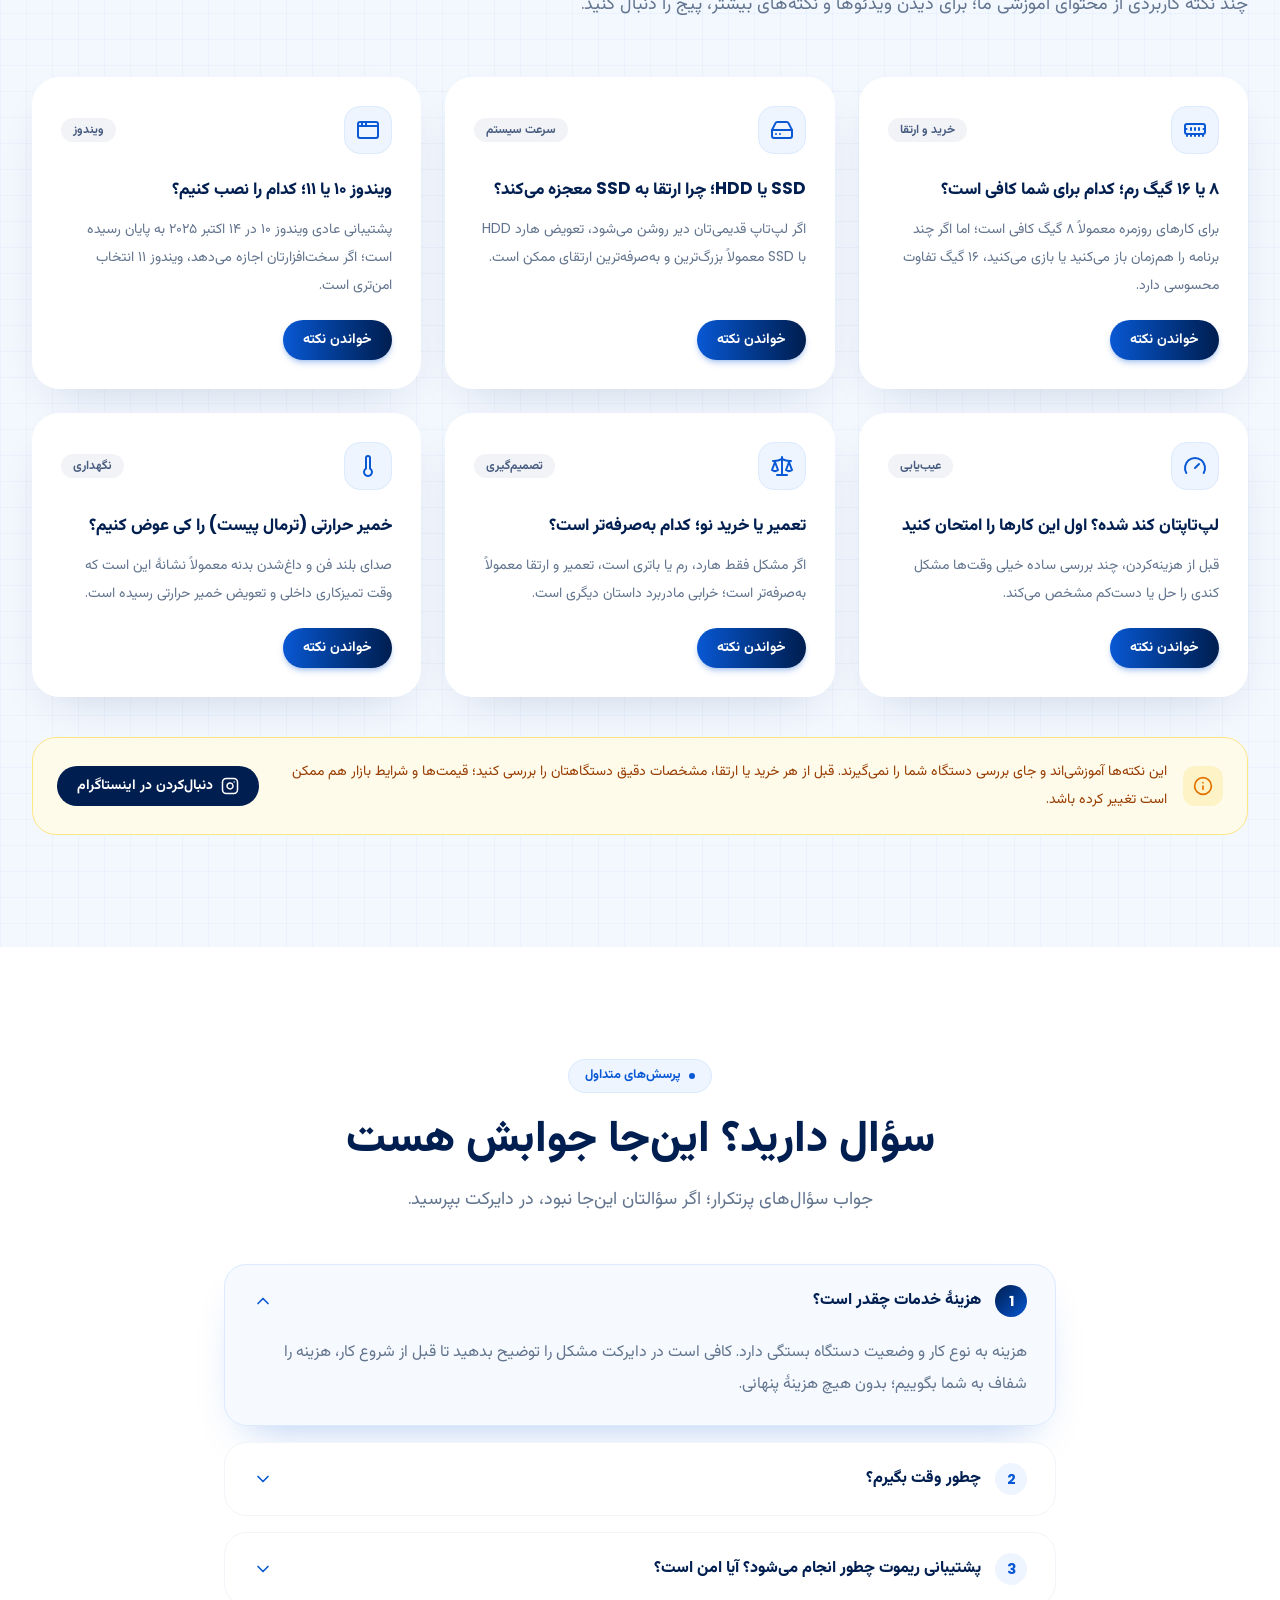
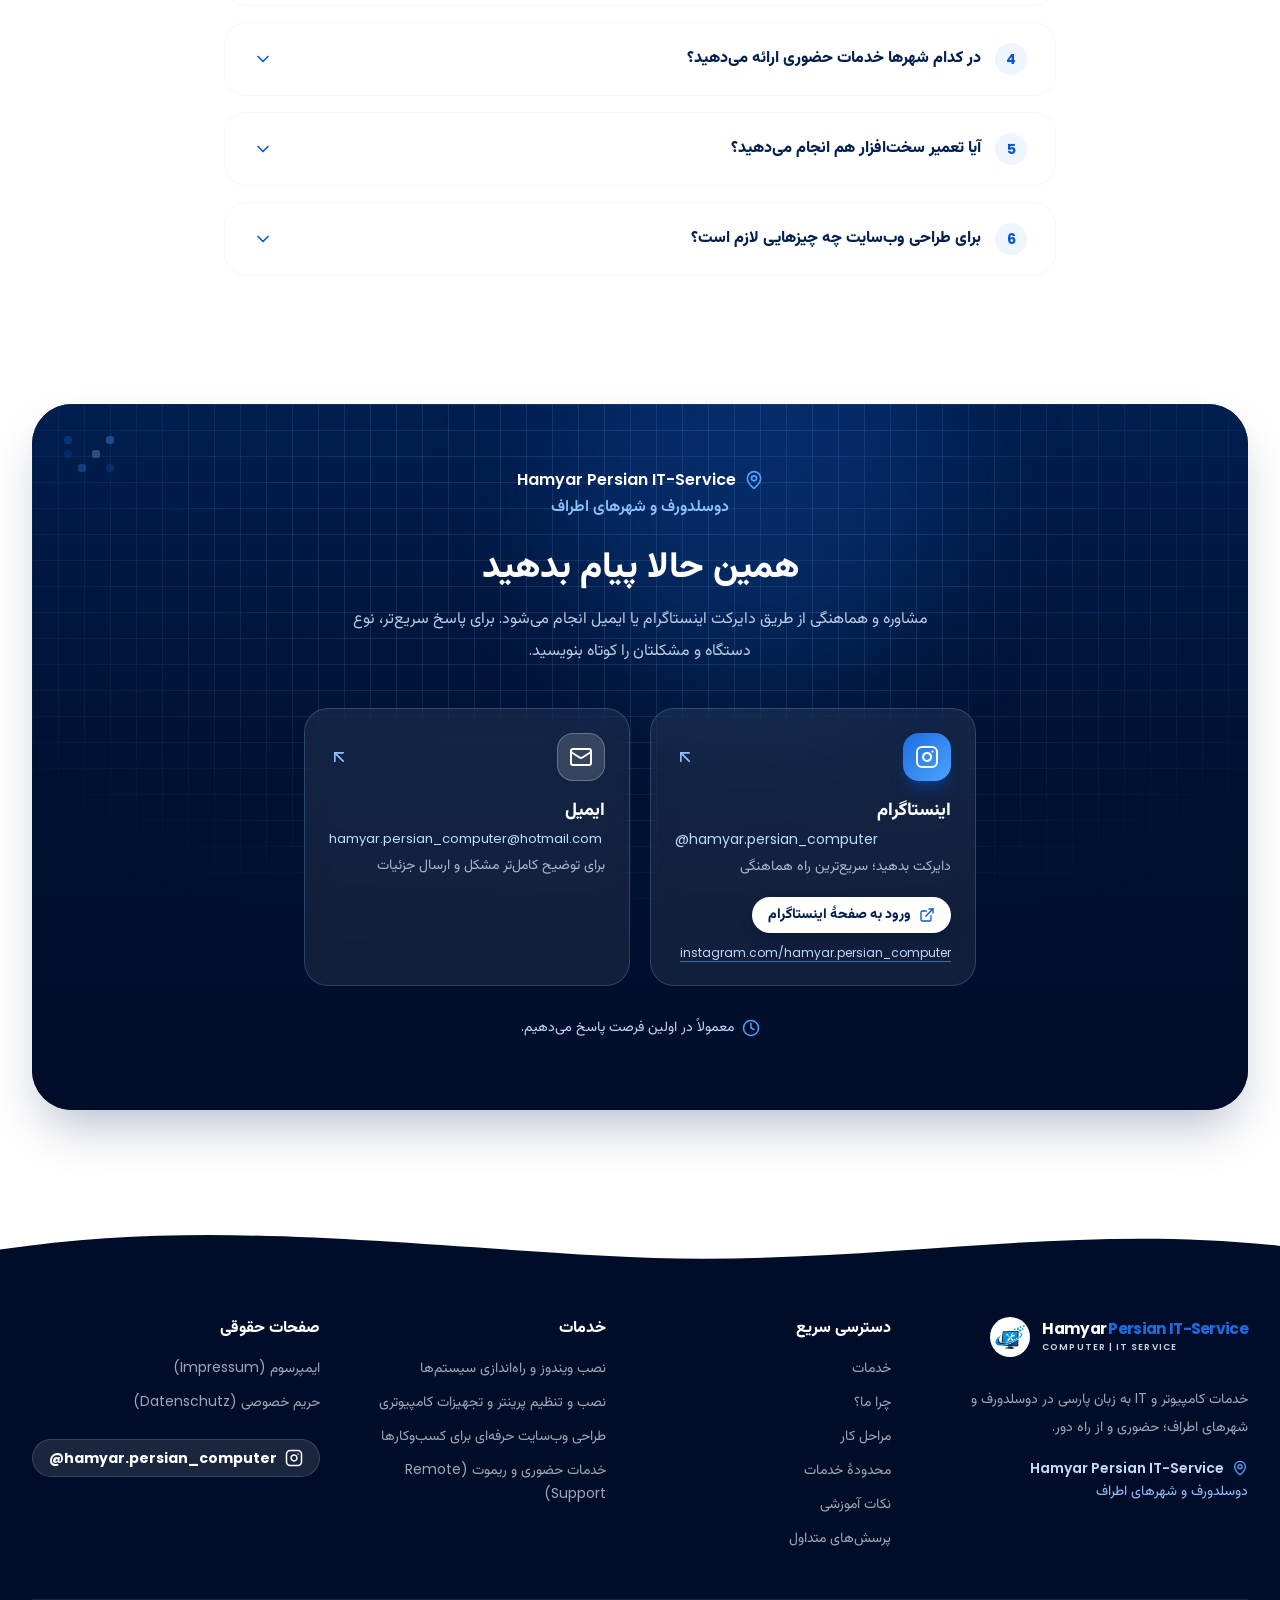
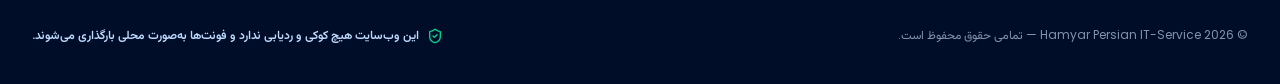
==== commit 57963582: "Update index.html" ====
--- a/index.html
+++ b/index.html
@@ -327,12 +327,12 @@
                       class="absolute inline-flex h-full w-full rounded-full bg-emerald-400 opacity-60 animate-ping"
                     ></span
                     ><span class="relative inline-flex rounded-full w-2.5 h-2.5 bg-emerald-400"></span></span
-                  >خدمات کامپیوتر و IT برای پارسی‌زبانان</span
+                  >خدمات کامپیوتر و IT برای شما</span
                 >
                 <h1
                   class="animate-fade-up mt-6 text-[2rem] leading-[1.35] sm:text-5xl sm:leading-[1.3] lg:text-[3.4rem] lg:leading-[1.28] font-extrabold text-white site-style-7"
                 >
-                  خدمات تخصصی کامپیوتر و IT <span class="text-gradient">به پارسی زبانها  </span> در دوسلدورف
+                  خدمات تخصصی کامپیوتر و IT <span class="text-gradient">به شما   </span> در دوسلدورف
                 </h1>
                 <p
                   class="animate-fade-up mt-5 text-base sm:text-lg leading-9 text-brand-100/85 max-w-xl site-style-8"
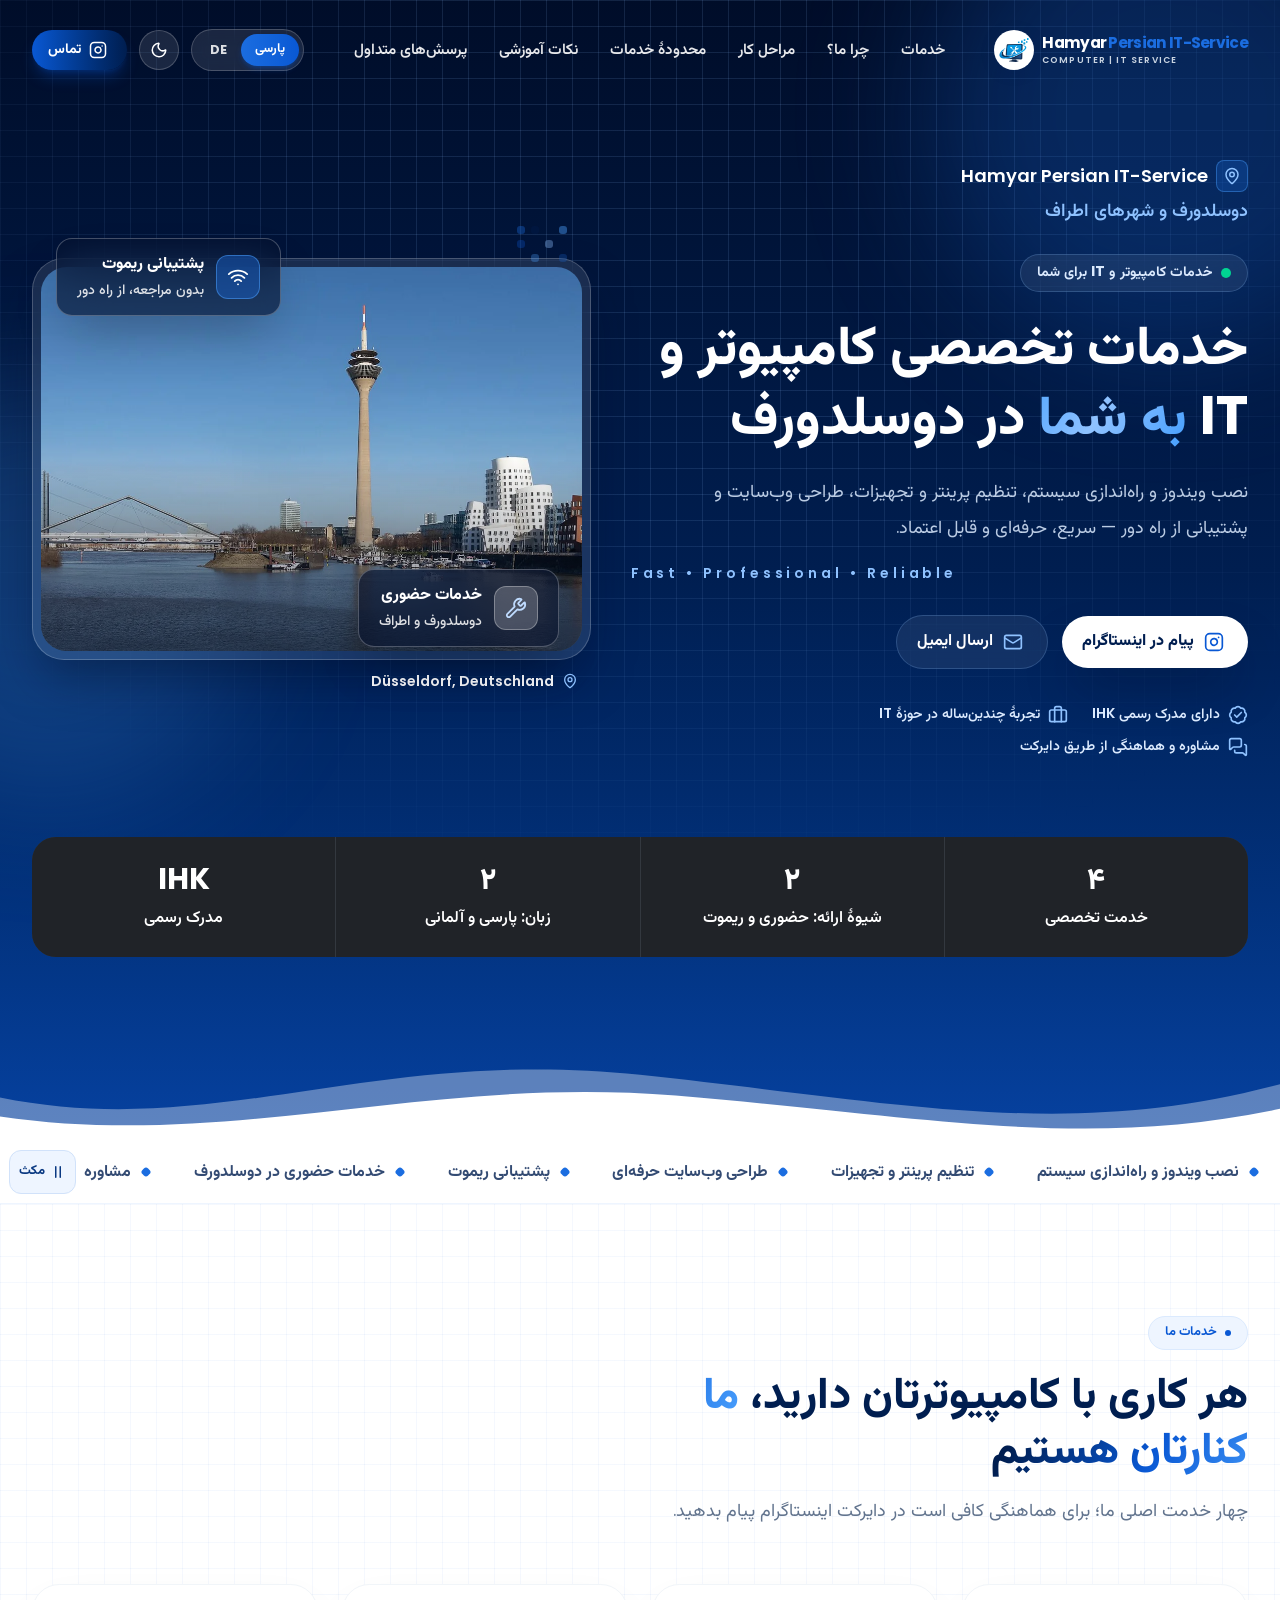
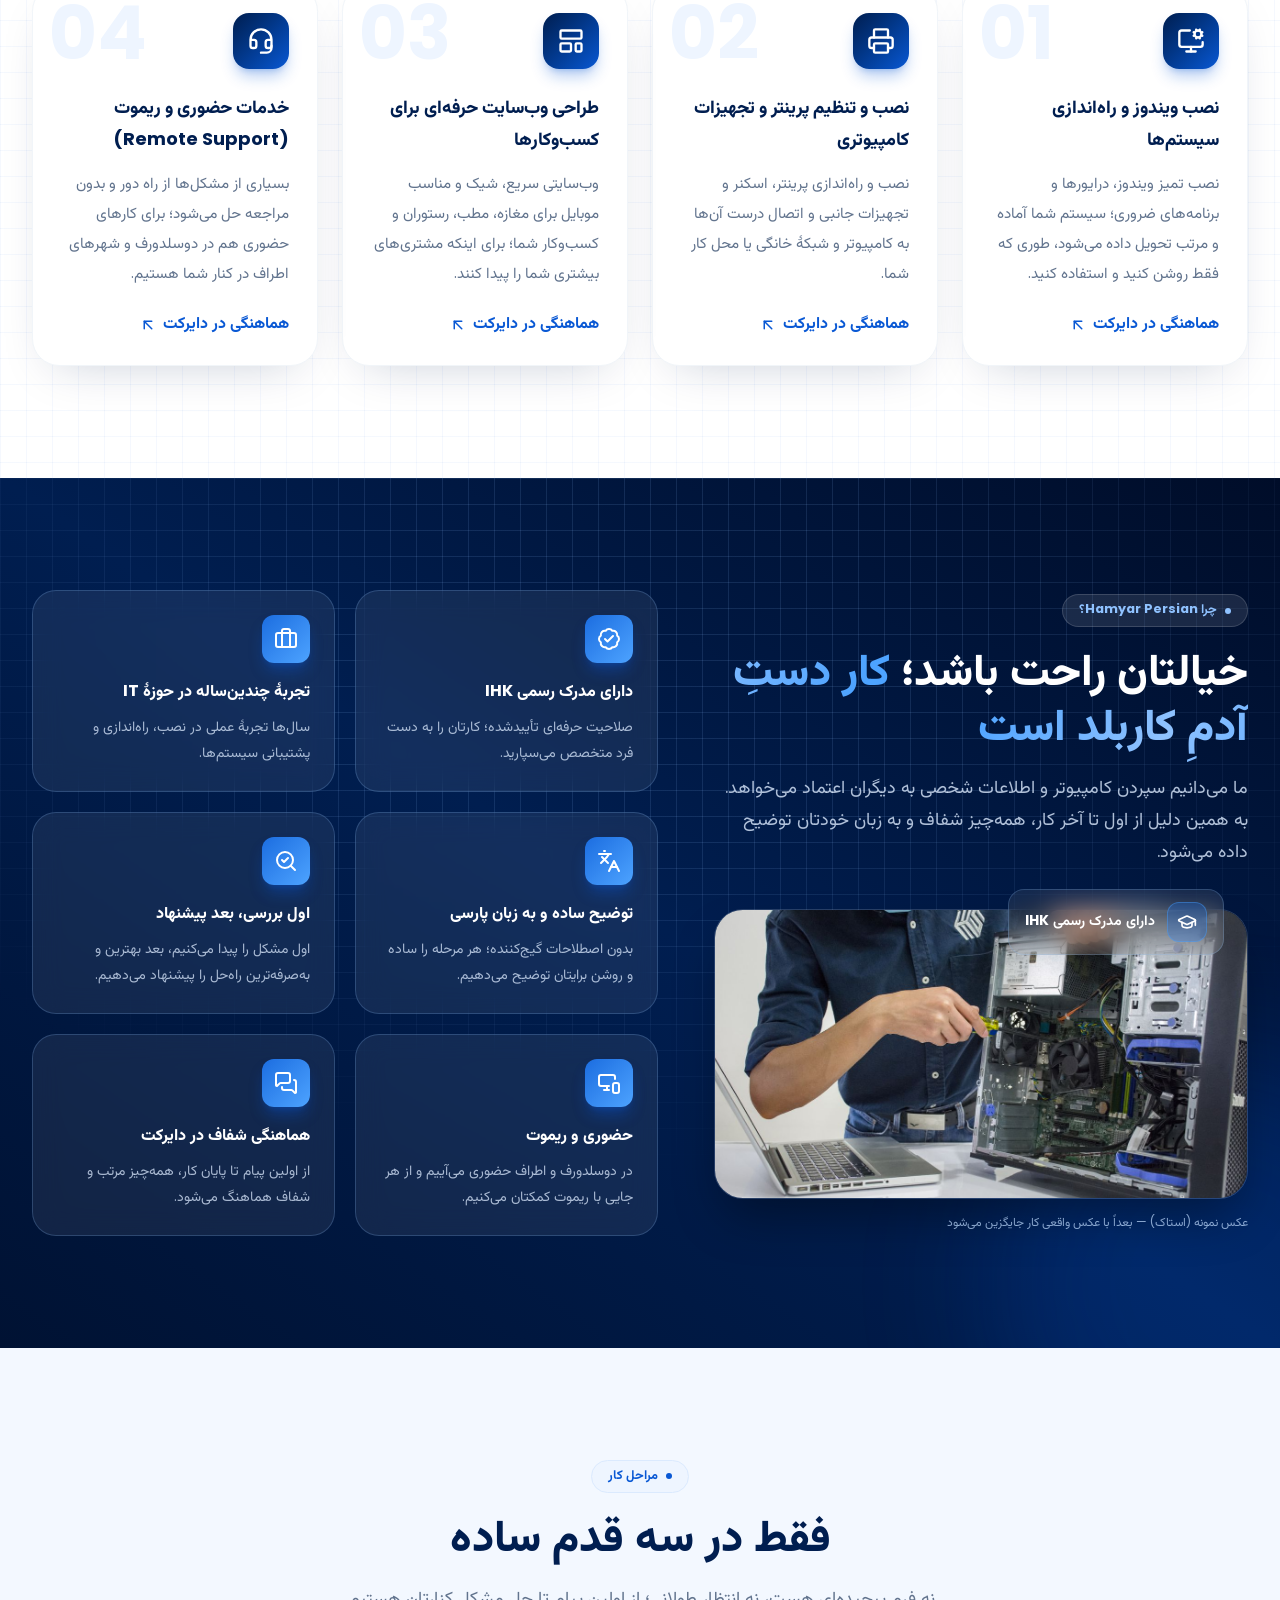
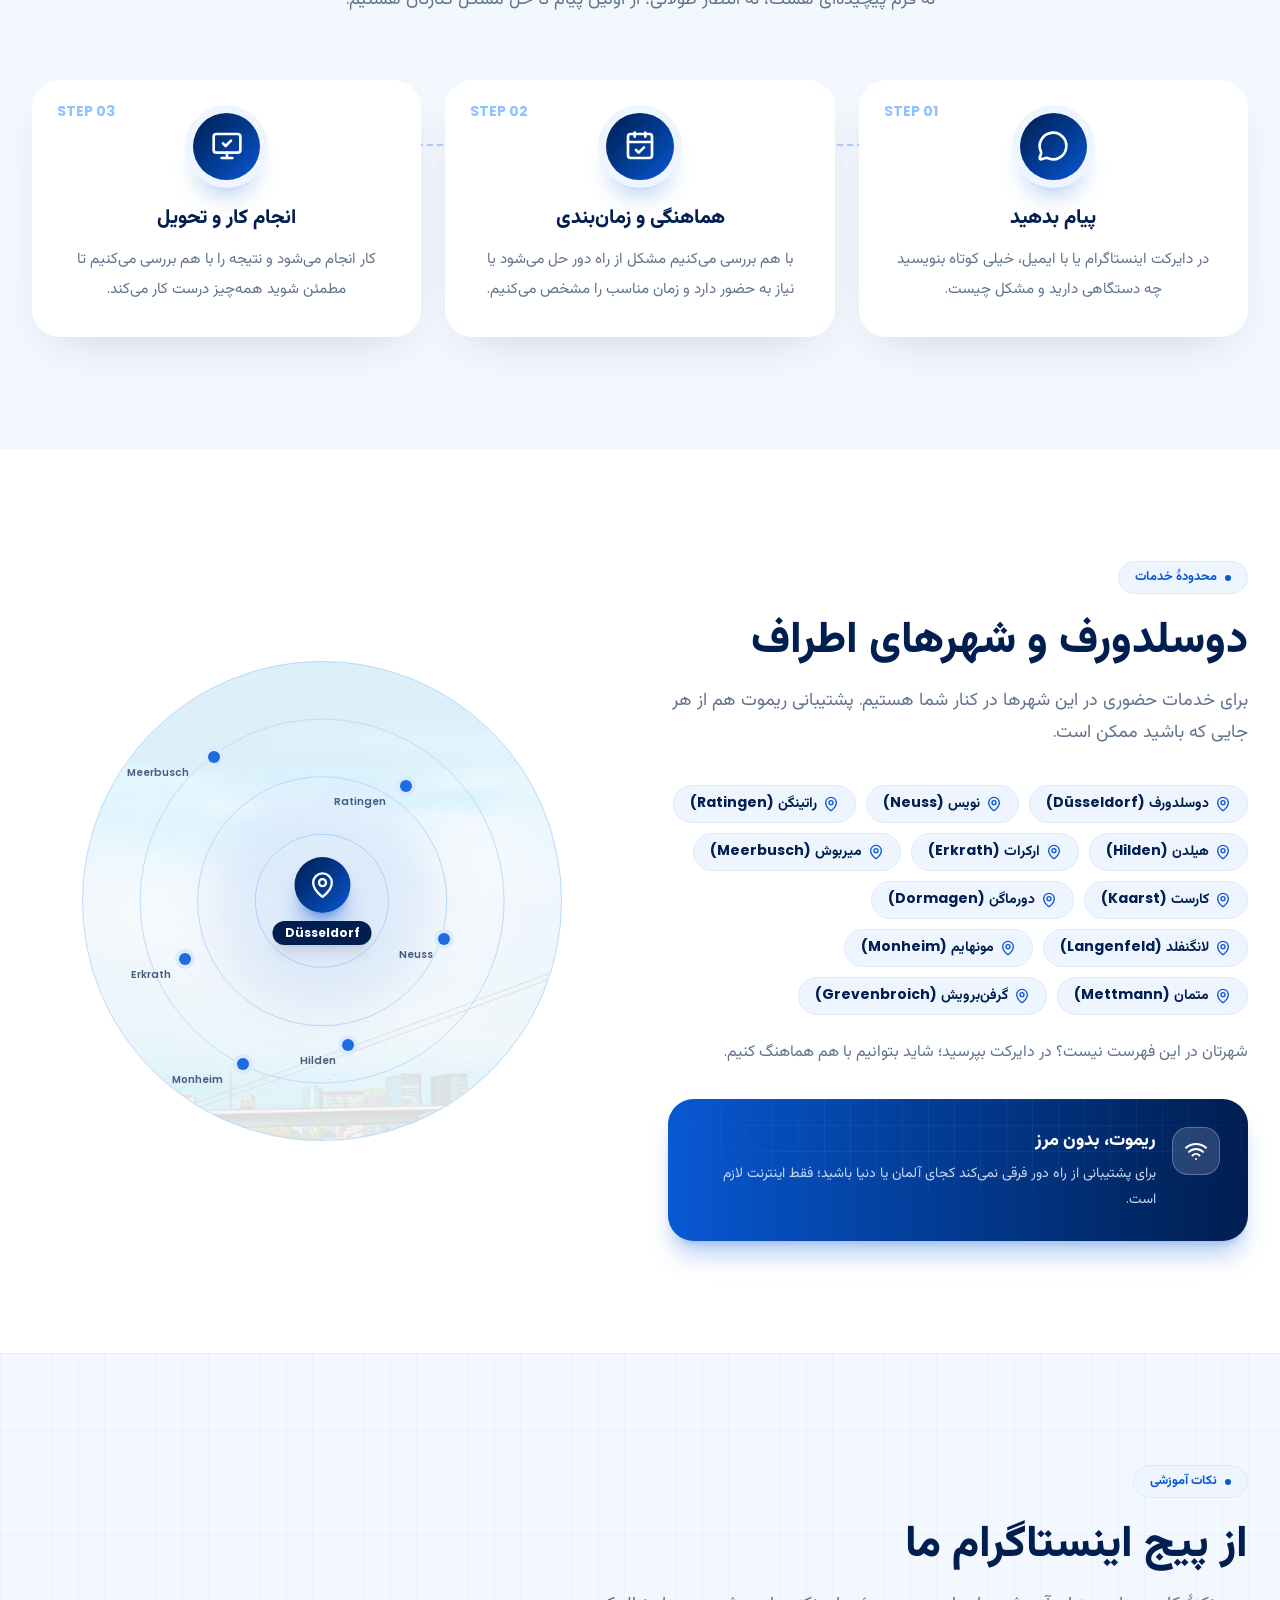
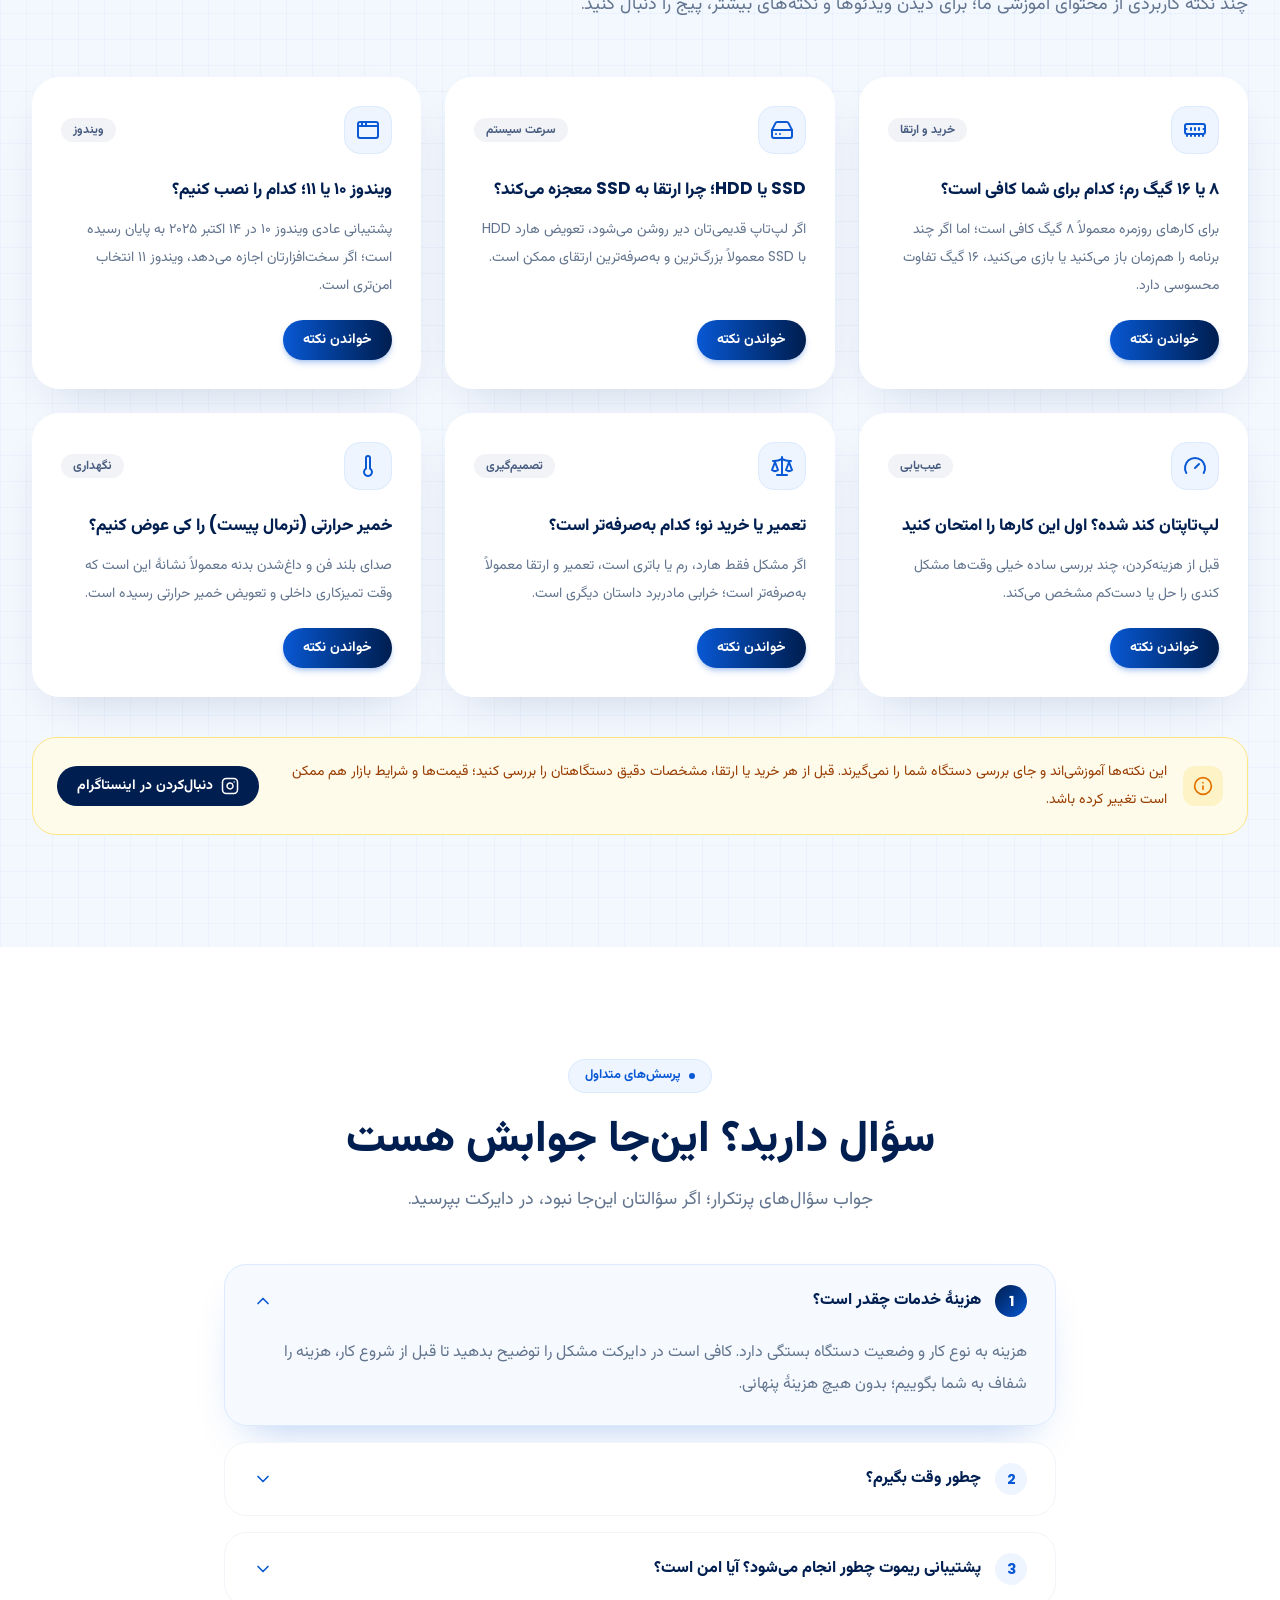
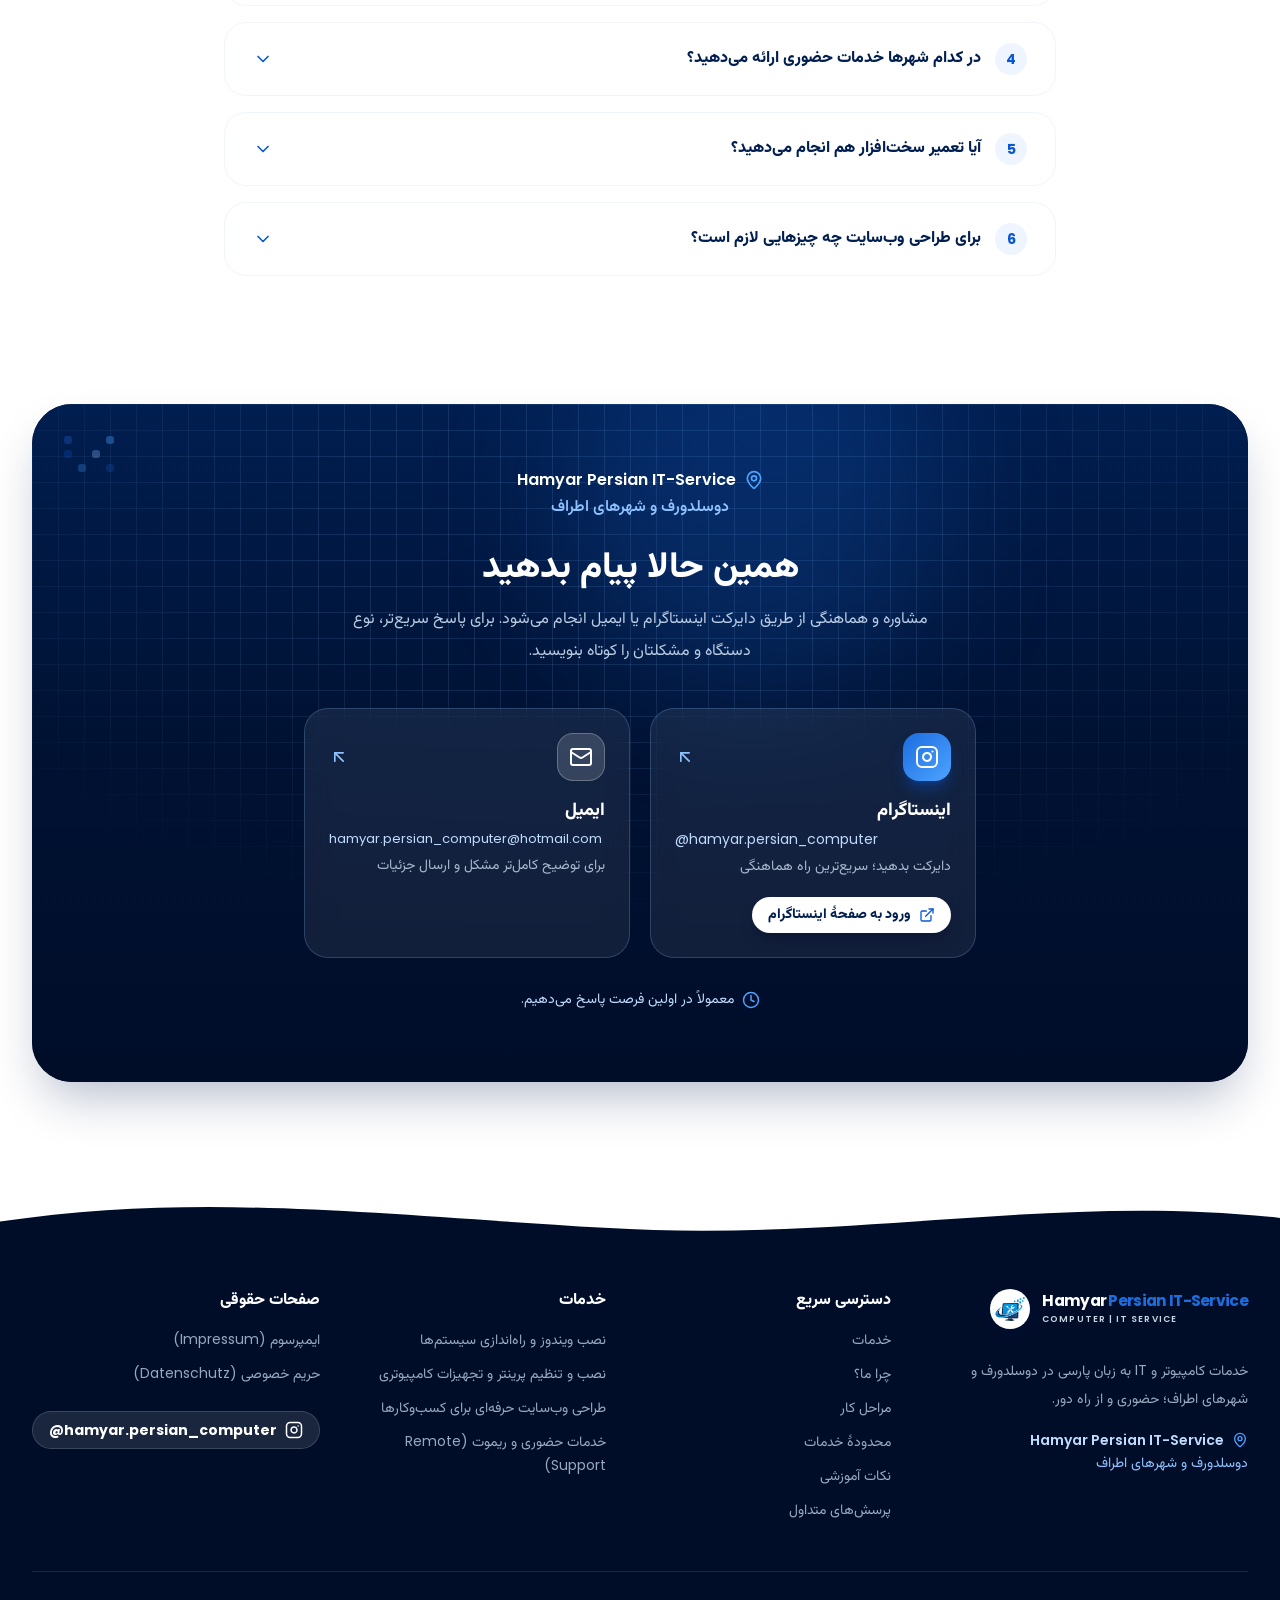
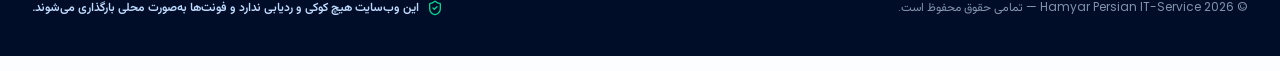
==== commit 3fabc857: "Update index.html" ====
--- a/index.html
+++ b/index.html
@@ -3440,14 +3440,10 @@
                             <path d="M15 3h6v6"></path>
                             <path d="M10 14 21 3"></path>
                             <path d="M18 13v6a2 2 0 0 1-2 2H5a2 2 0 0 1-2-2V8a2 2 0 0 1 2-2h6"></path></svg
-                          >ورود به صفحهٔ اینستاگرام</span
-                        ><span
-                          class="text-xs text-brand-200 underline decoration-brand-400/60 underline-offset-4 break-all site-style-3"
-                          dir="ltr"
-                          >instagram.com/hamyar.persian_computer</span
-                        ></span
-                      ></a
-                    ><a
+                                                   >ورود به صفحهٔ اینستاگرام</span>
+                        </span>
+                      </a>
+                    <a
                       href="mailto:hamyar.persian_computer@hotmail.com"
                       class="group glass rounded-[1.5rem] p-6 hover:bg-white/12 hover:-translate-y-1 transition-all duration-500"
                       ><span class="flex items-center justify-between"
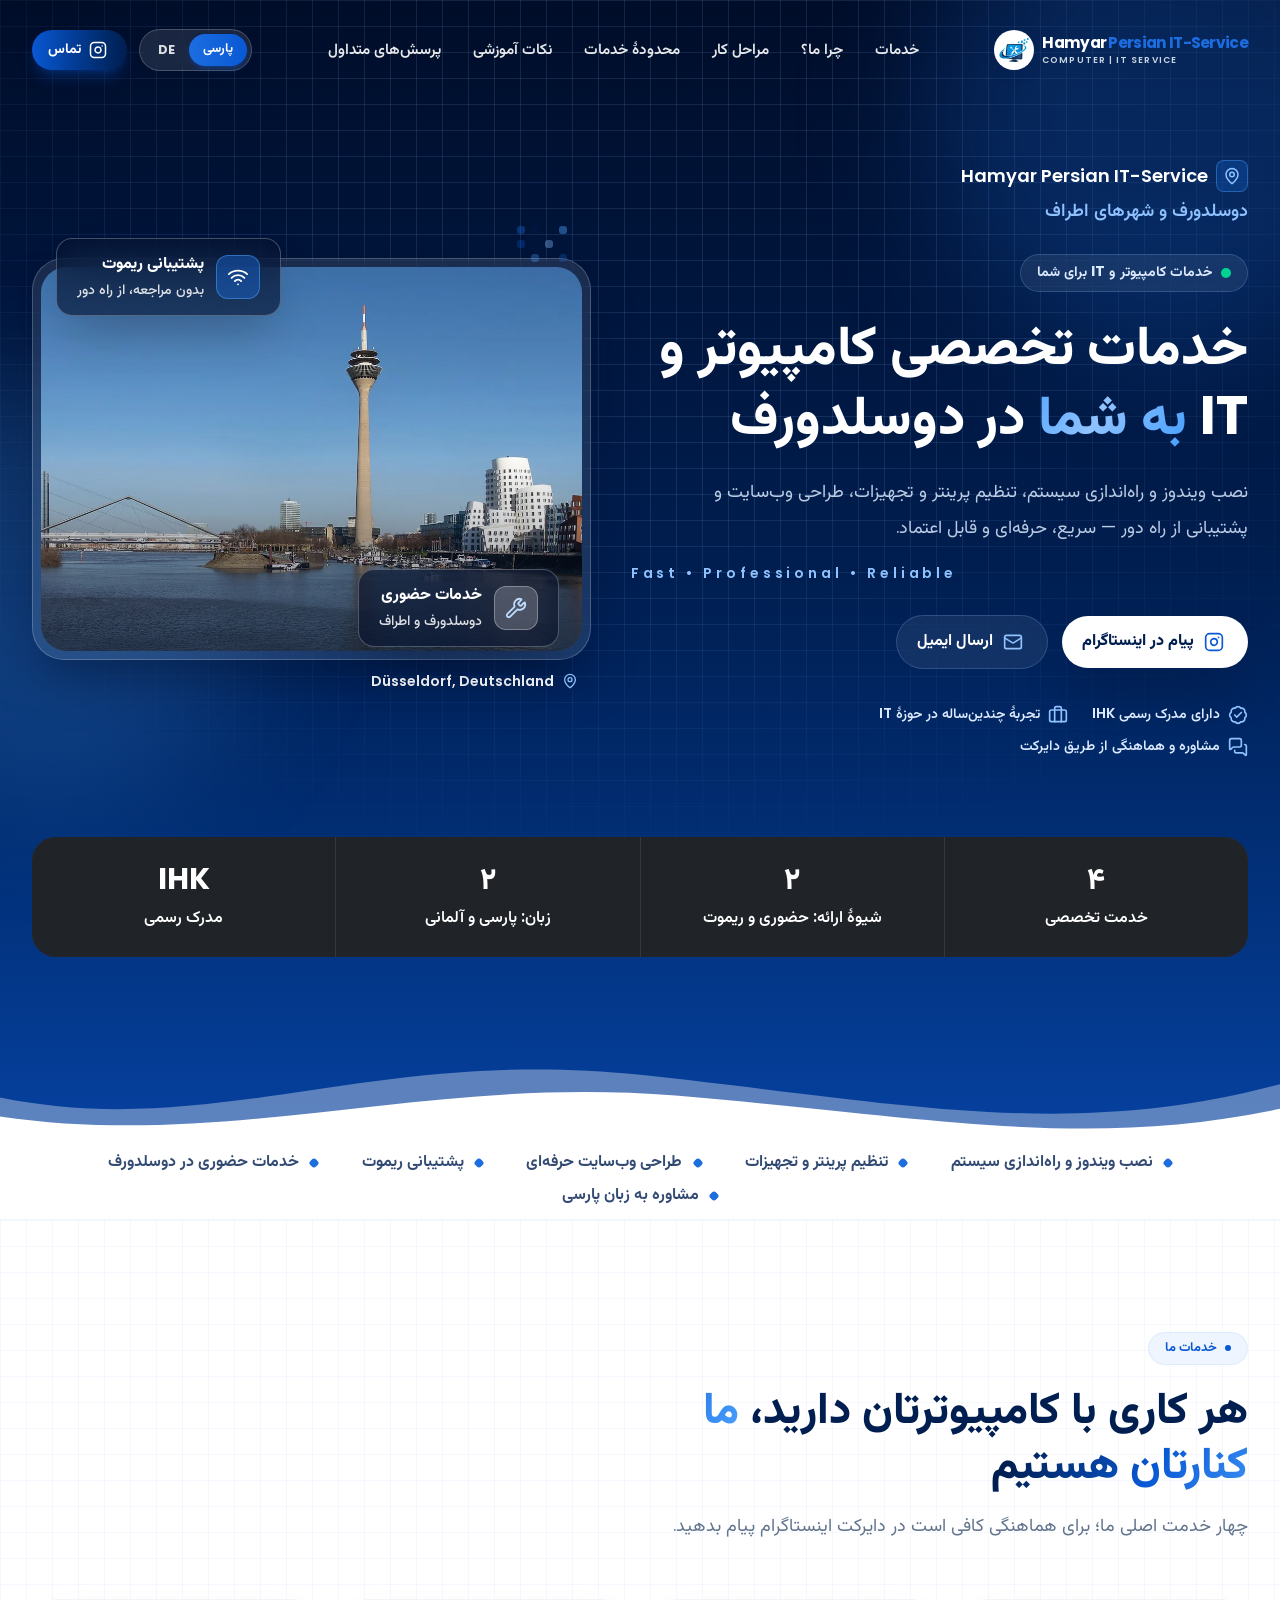
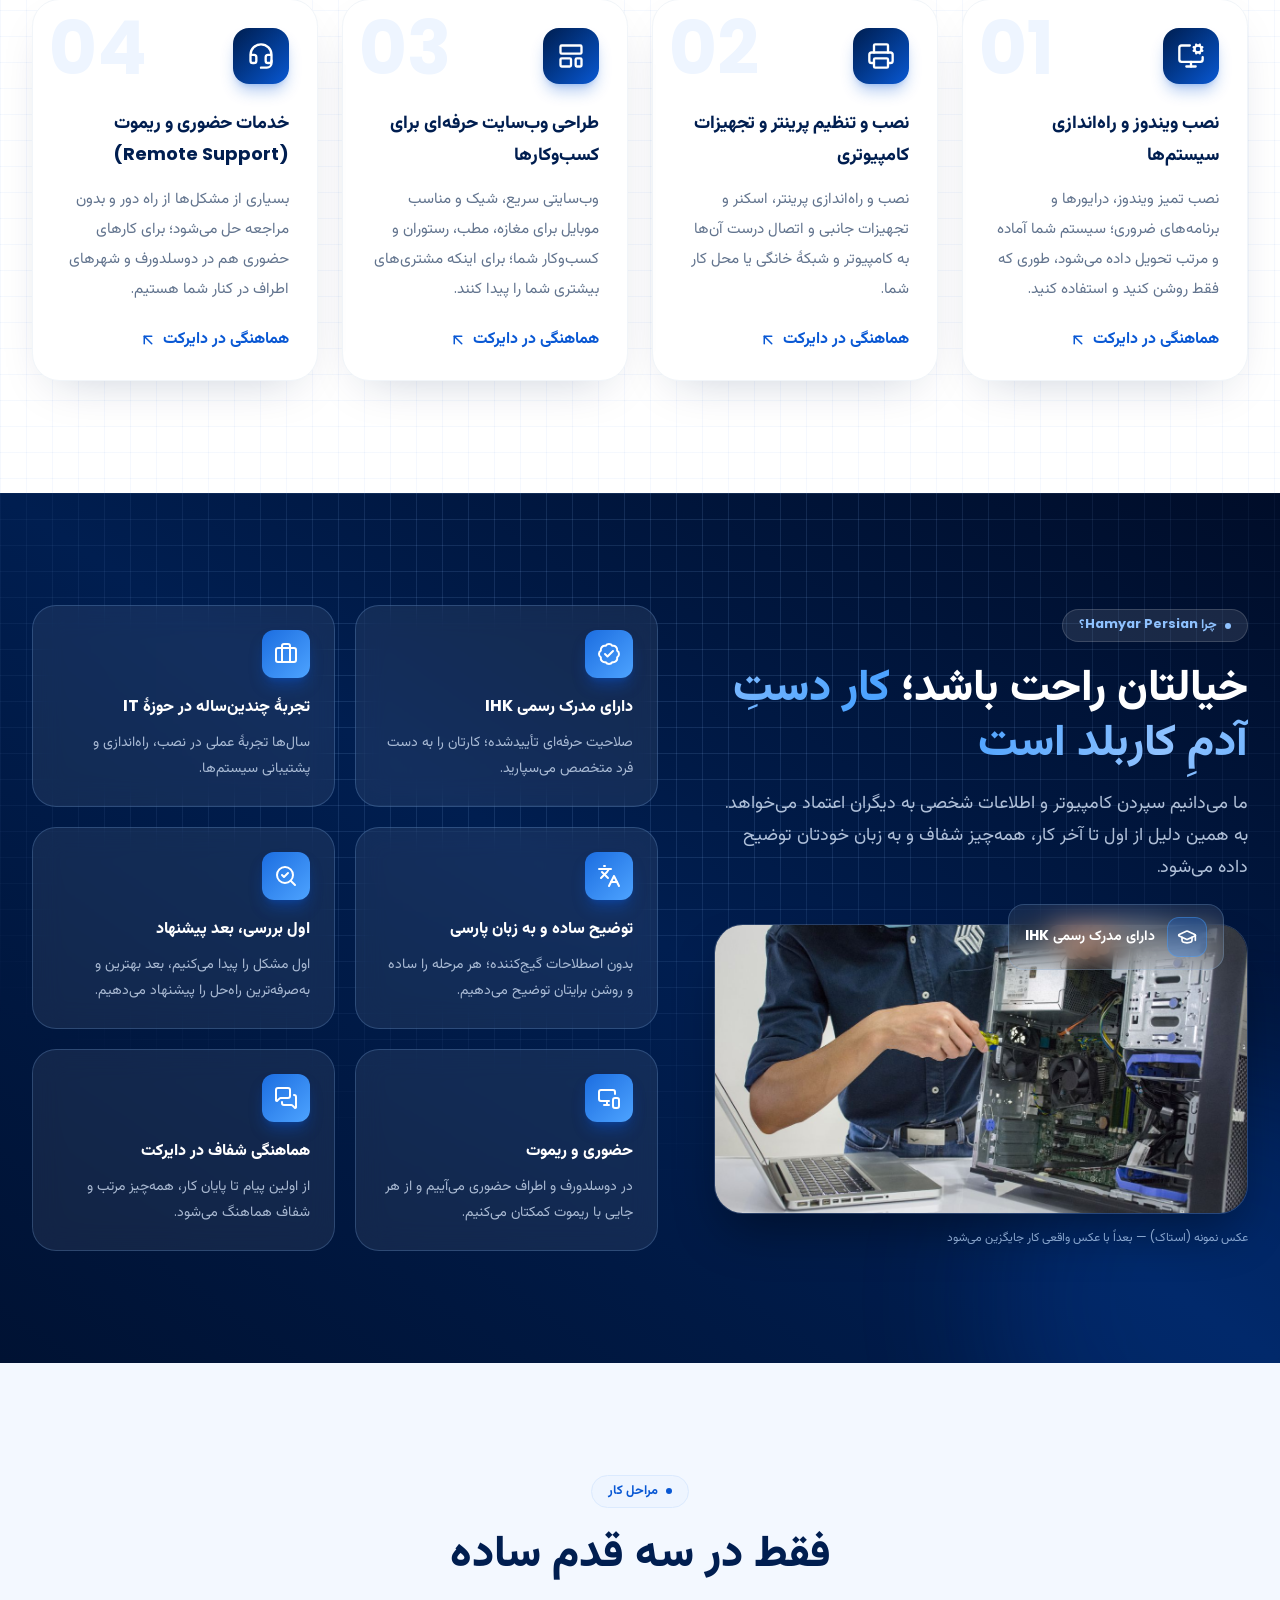
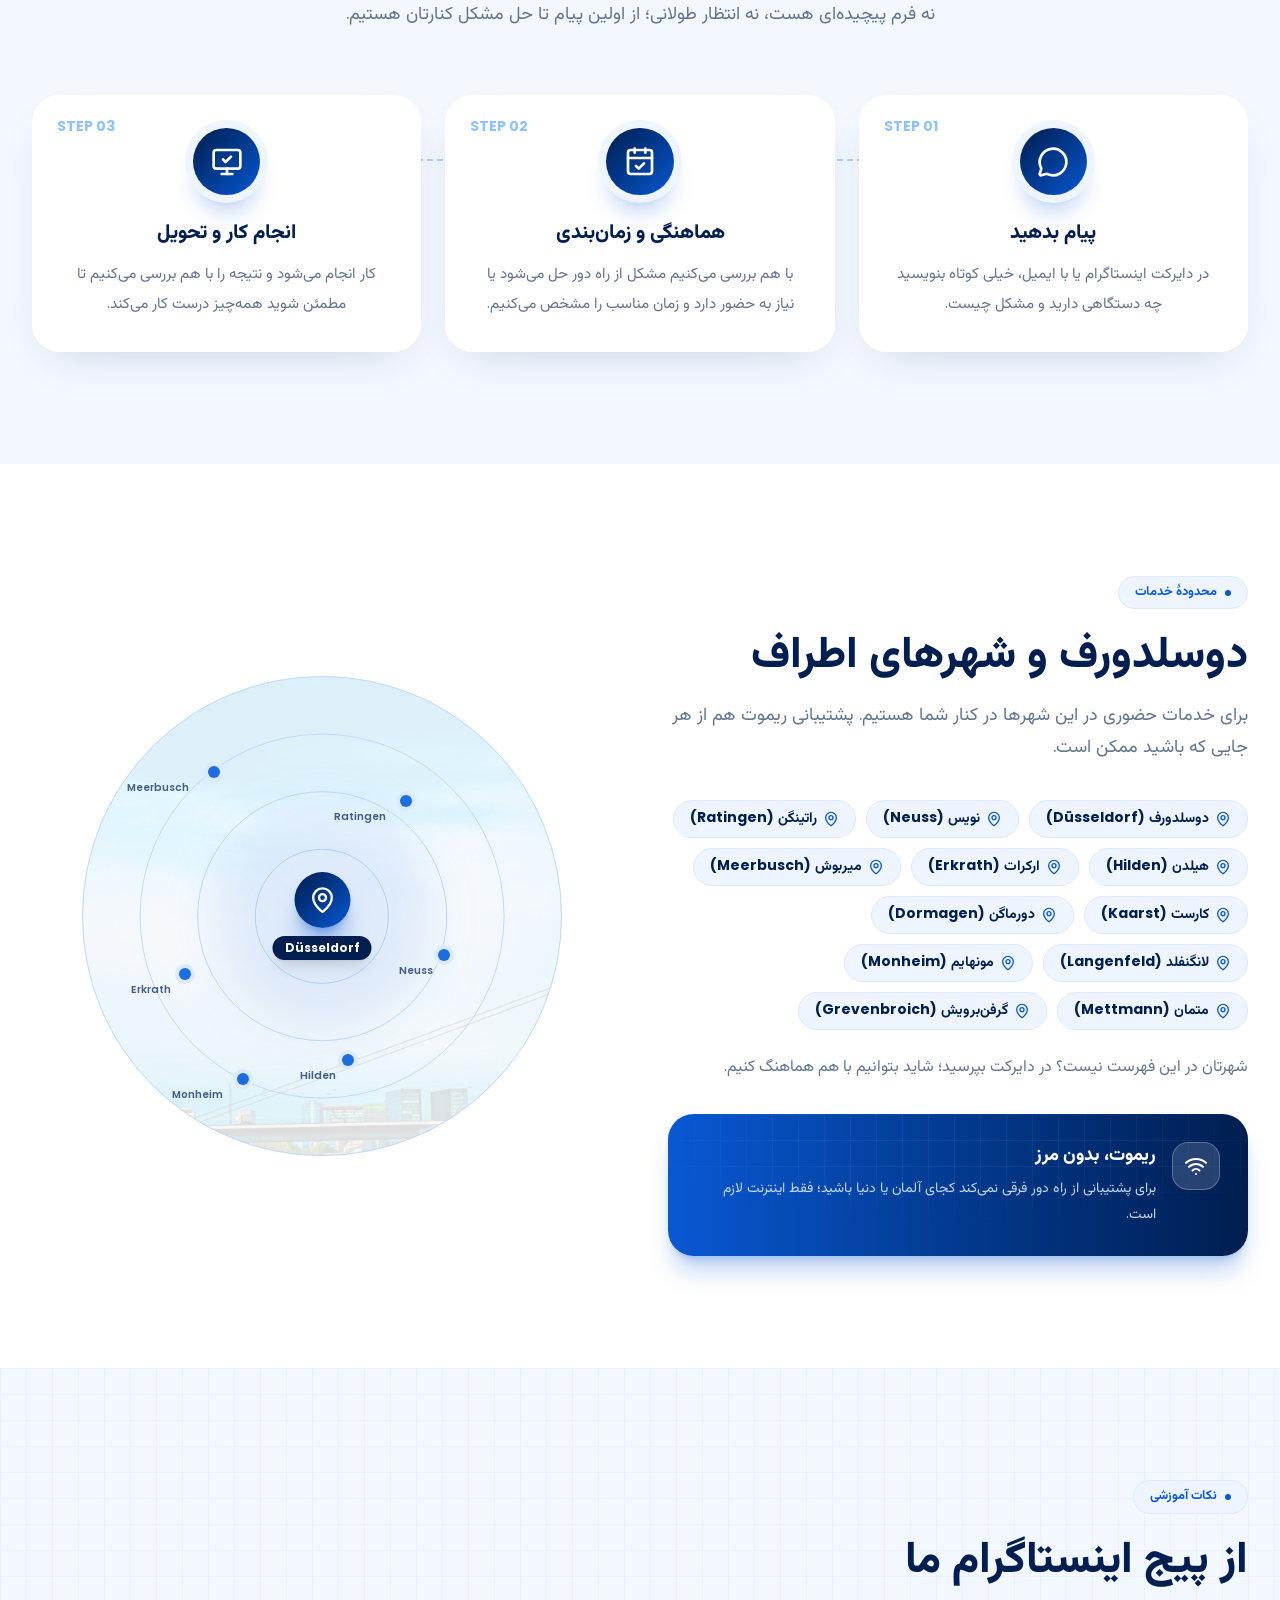
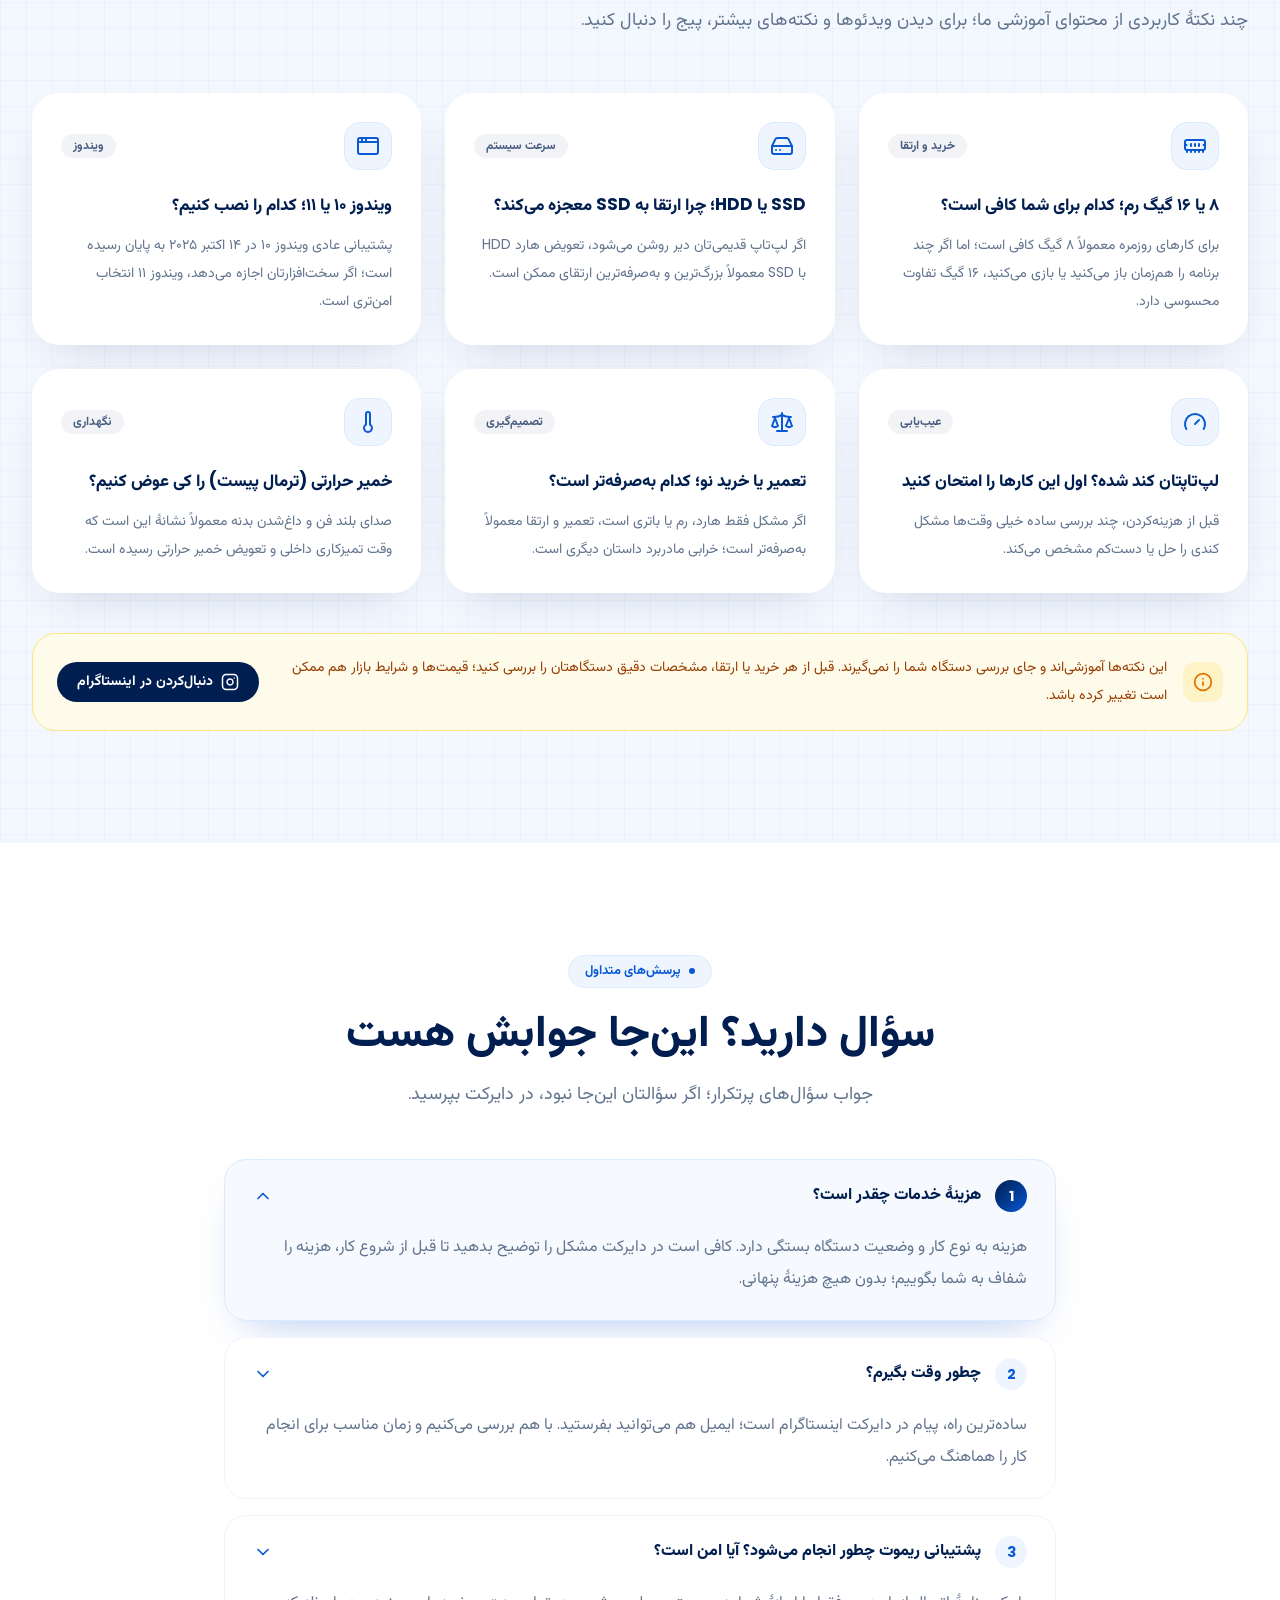
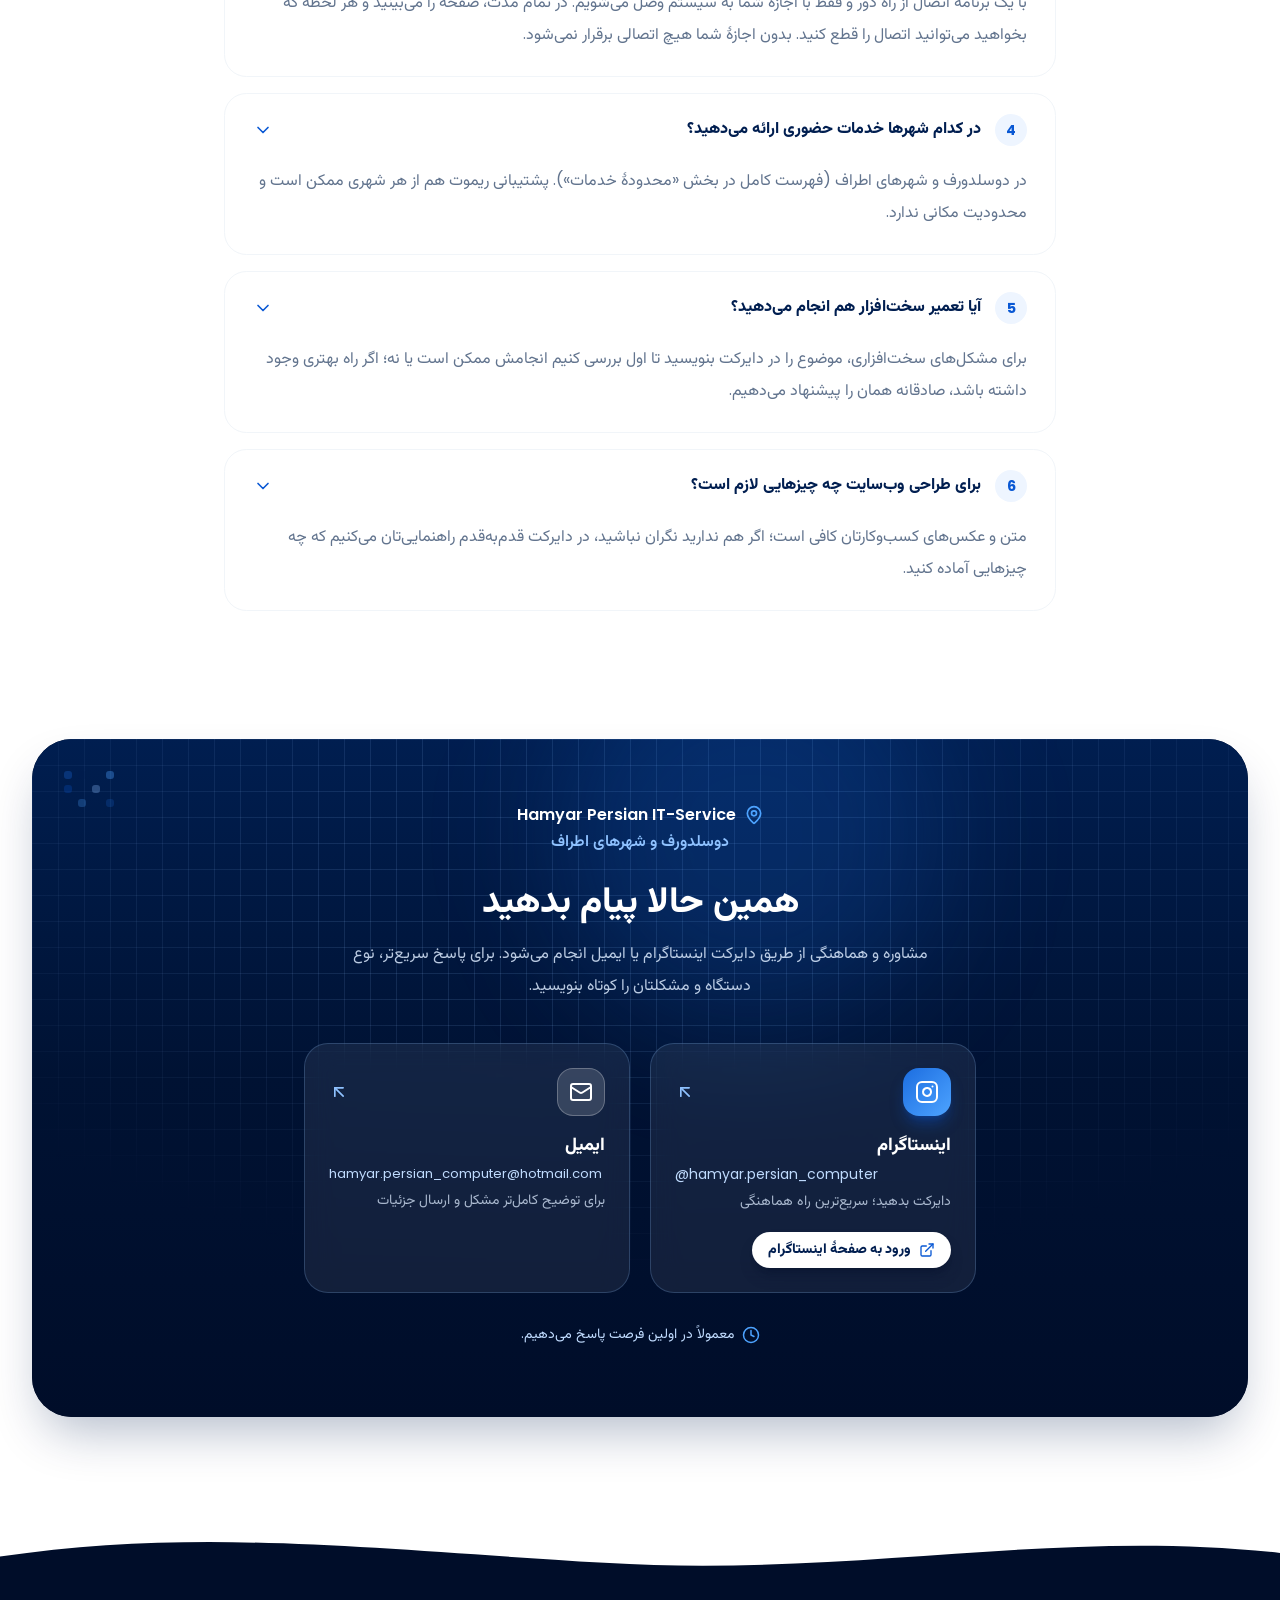
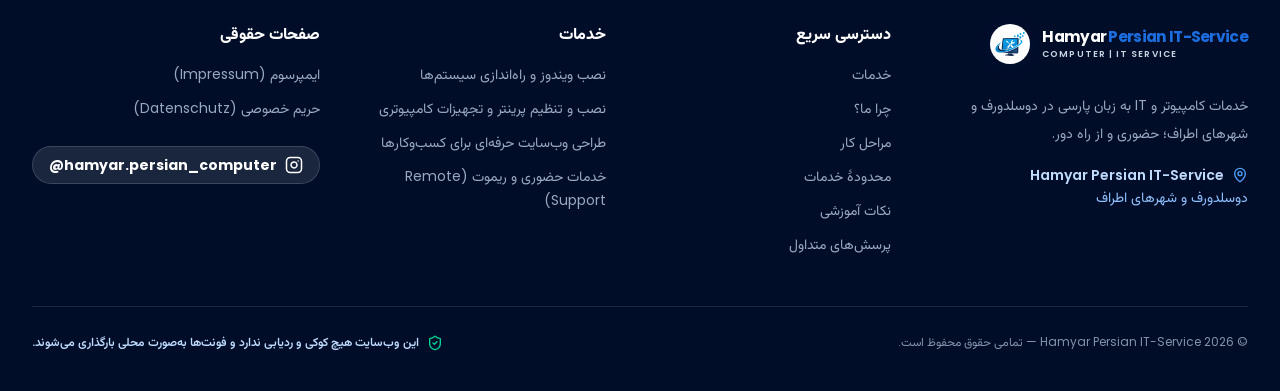
==== commit 3a21cbc3: "Update index.html" ====
--- a/index.html
+++ b/index.html
@@ -19,8 +19,8 @@
     <link rel="alternate" hreflang="fa" href="./index.html" />
     <link rel="alternate" hreflang="de" href="./de/index.html" />
     <link rel="stylesheet" href="./assets/design.css" />
-    <link rel="stylesheet" href="./assets/static.css?v=desktop-2" />
-    <script src="./assets/site.js?v=desktop-2" defer></script>
+    <link rel="stylesheet" href="./assets/static.css?v=desktop-5" />
+    <script src="./assets/site.js?v=desktop-5" defer></script>
   </head>
   <body>
     <a class="skip-link" href="#content">رفتن به محتوای اصلی</a>
--- a/assets/static.css
+++ b/assets/static.css
@@ -195,3 +195,36 @@
 .site-style-40 { transition-delay: 70ms; }
 .site-style-41 { transition-delay: 210ms; }
 .site-style-42 { transition-delay: 350ms; }
+/* Hamyar Persian IT-Service — desktop hover effects */
+@media (hover: hover) and (pointer: fine) and (prefers-reduced-motion: no-preference) {
+  #site .reveal > .group[class*="hover:-translate-y-"],
+  #site :is([class~="hover:-translate-y-0.5"], [class~="hover:-translate-y-1"]),
+  #site :is([class~="group-hover:scale-110"], [class~="group-hover:-translate-y-[3px]"]) {
+    transition-duration: 220ms;
+    transition-timing-function: ease-out;
+  }
+
+  #site .reveal:is(:hover, :focus-within) > .group[class*="hover:-translate-y-"] {
+    translate: 0 -4px;
+  }
+
+  #site :is([class~="hover:-translate-y-0.5"], [class~="hover:-translate-y-1"]):is(:hover, :focus-visible) {
+    scale: 1.025;
+  }
+
+  #site .group:is(:hover, :focus-within) [class~="group-hover:scale-110"] { scale: 1.08; }
+  #site .group:is(:hover, :focus-within) [class~="group-hover:rotate-3"] { rotate: 2deg; }
+  #site .group:is(:hover, :focus-within) [class~="group-hover:-translate-y-[3px]"] { translate: 0 -2px; }
+
+  #site [data-steady-photo] > img { transition: scale 240ms ease-out; }
+  #site [data-steady-photo]:hover > img { scale: 1.012; }
+
+  html[dir="rtl"] #site { --hps-arrow-shift: -3px; }
+  #site a[class~="hover:gap-3"] > svg { transition: translate 220ms ease-out; }
+  #site a[class~="hover:gap-3"]:is(:hover, :focus-visible) > svg {
+    translate: var(--hps-arrow-shift, 3px) 0;
+  }
+
+  #site [data-floating-contact] { transition-property: opacity, box-shadow, scale; }
+  #site [data-floating-contact]:is(:hover, :focus-visible) { scale: 1.07; }
+}
